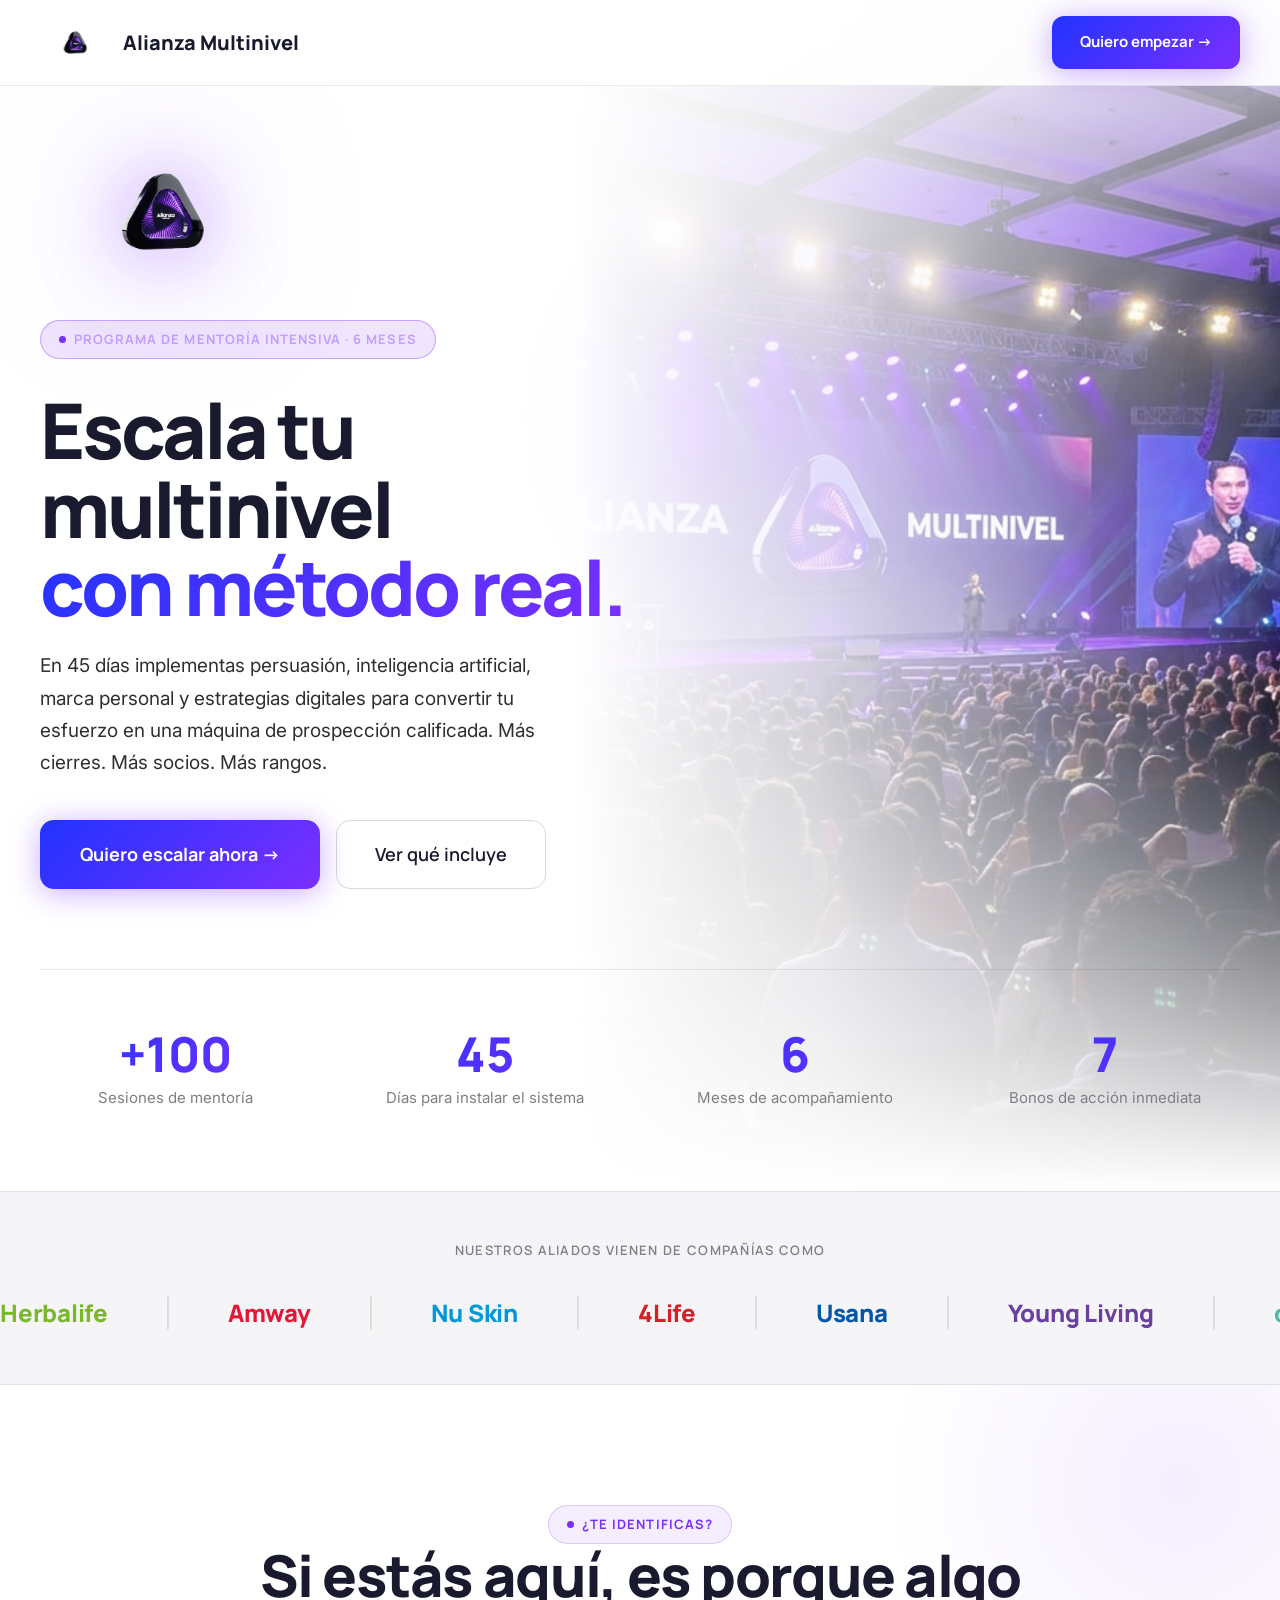
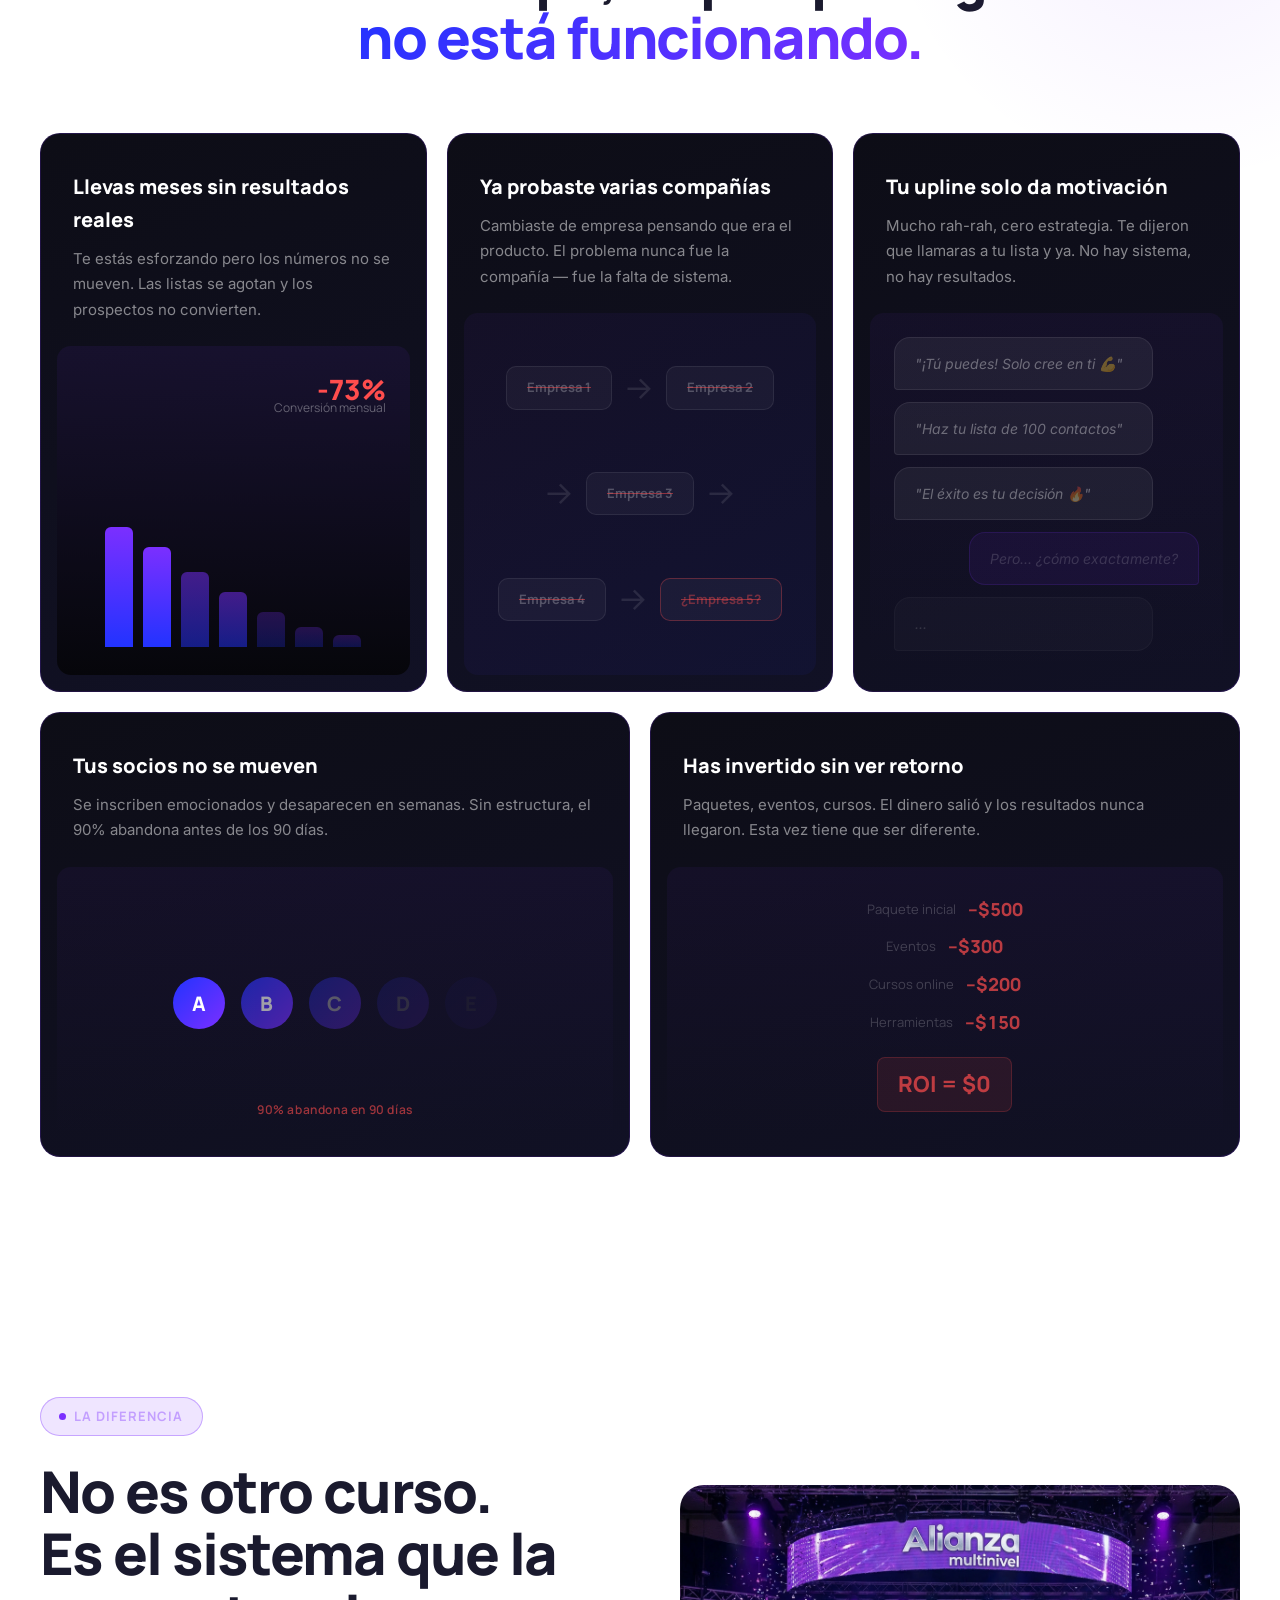
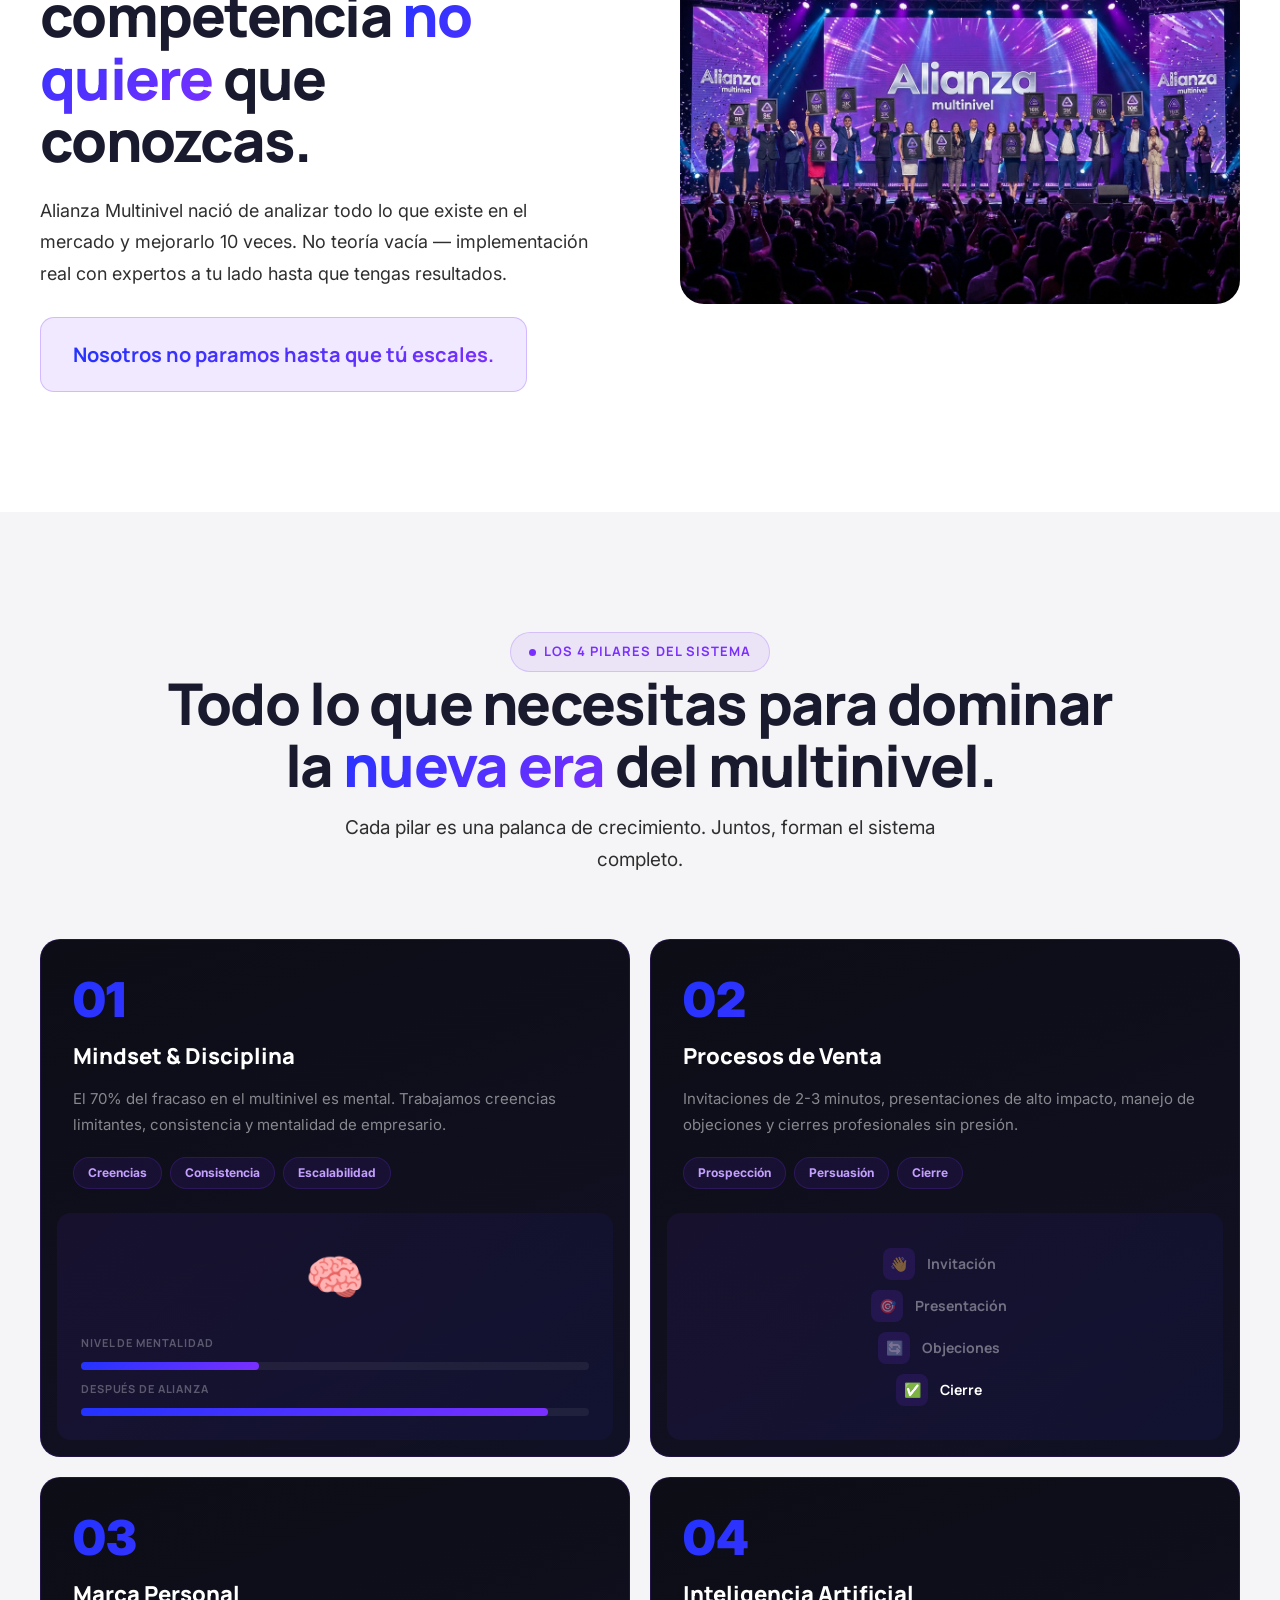
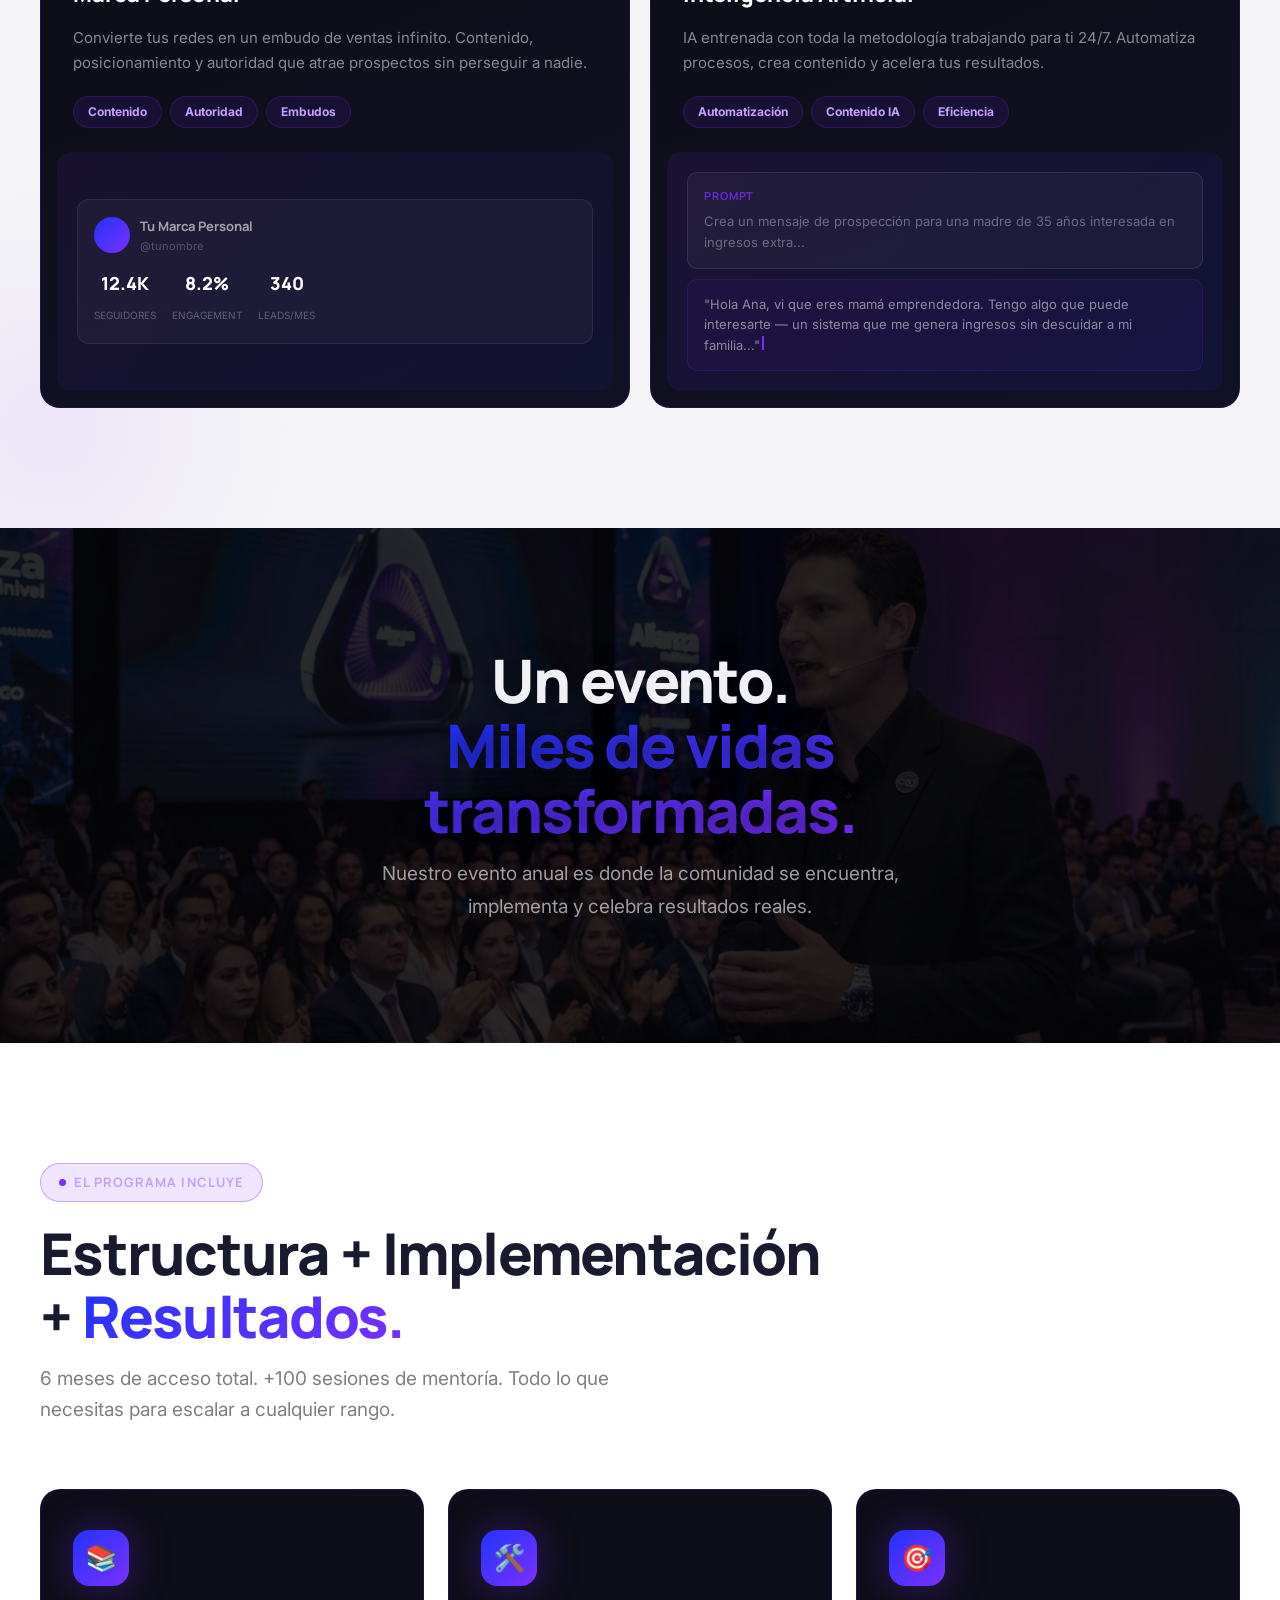
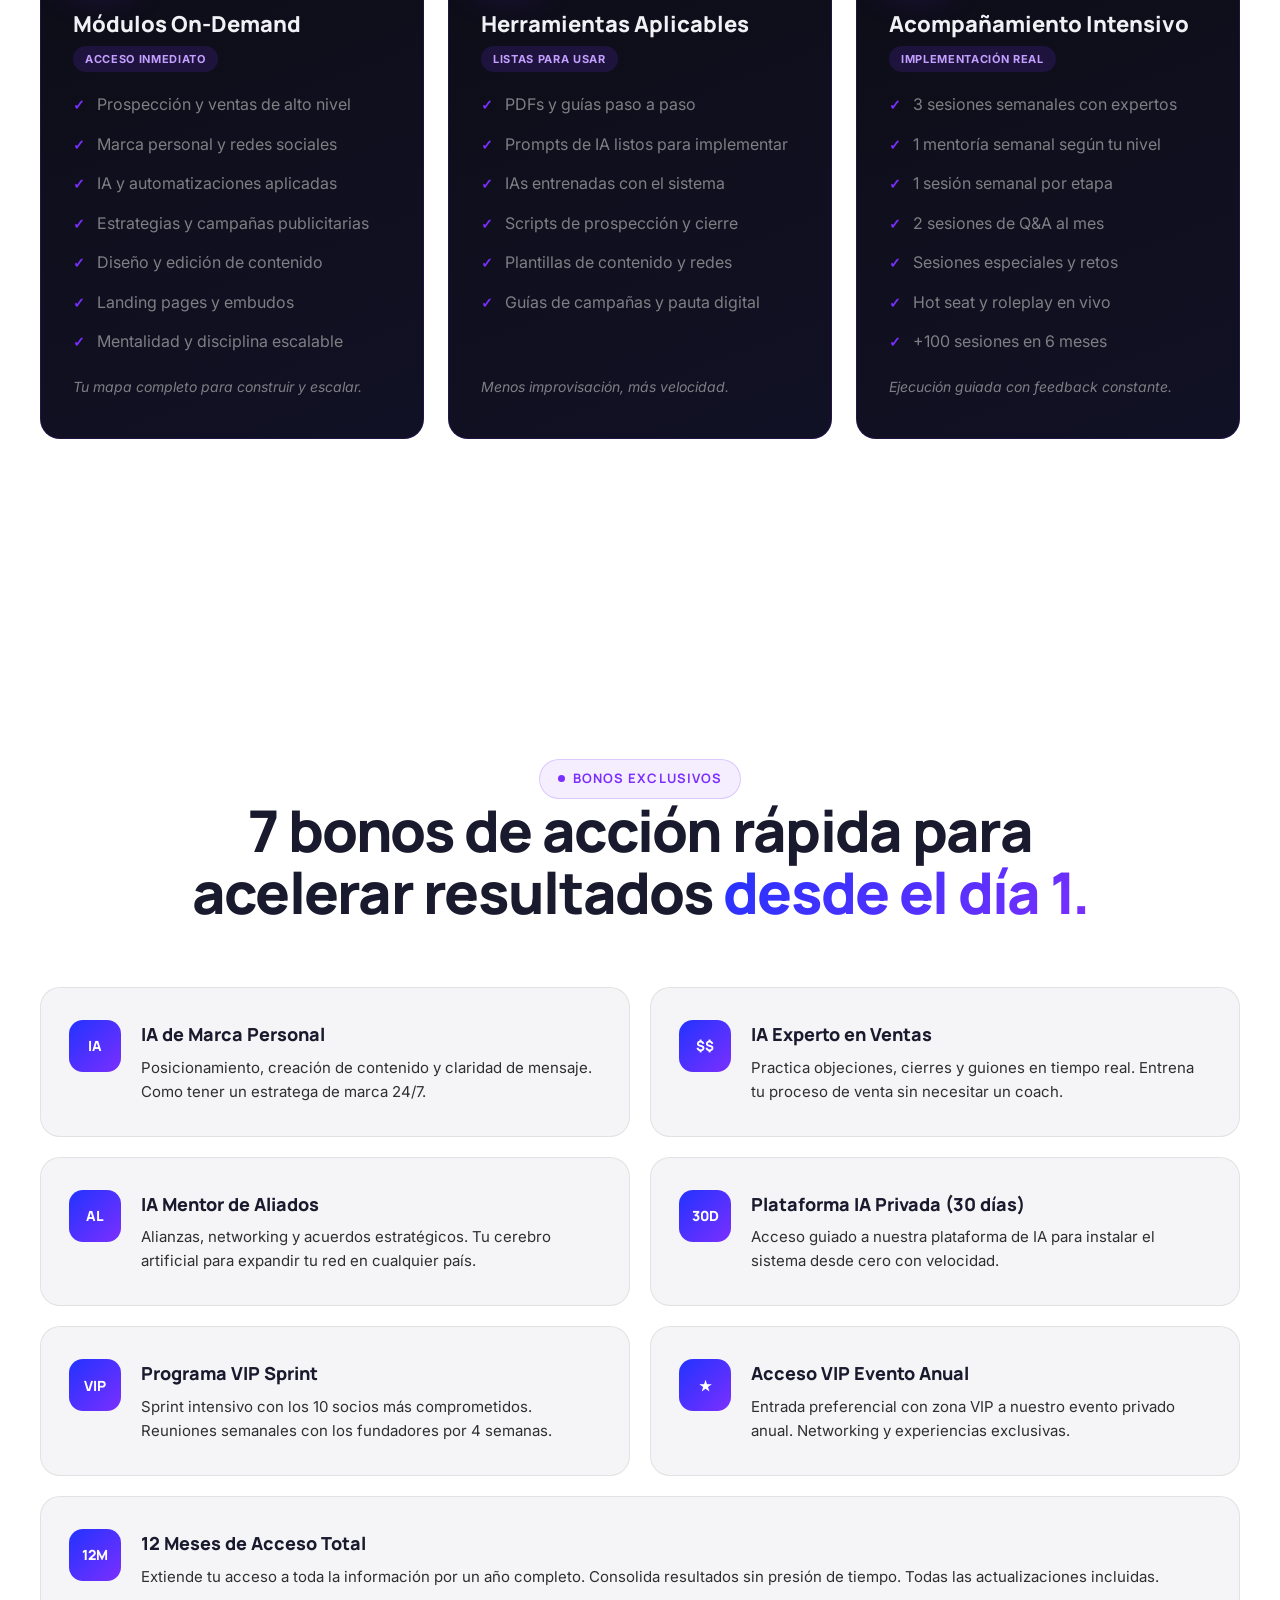
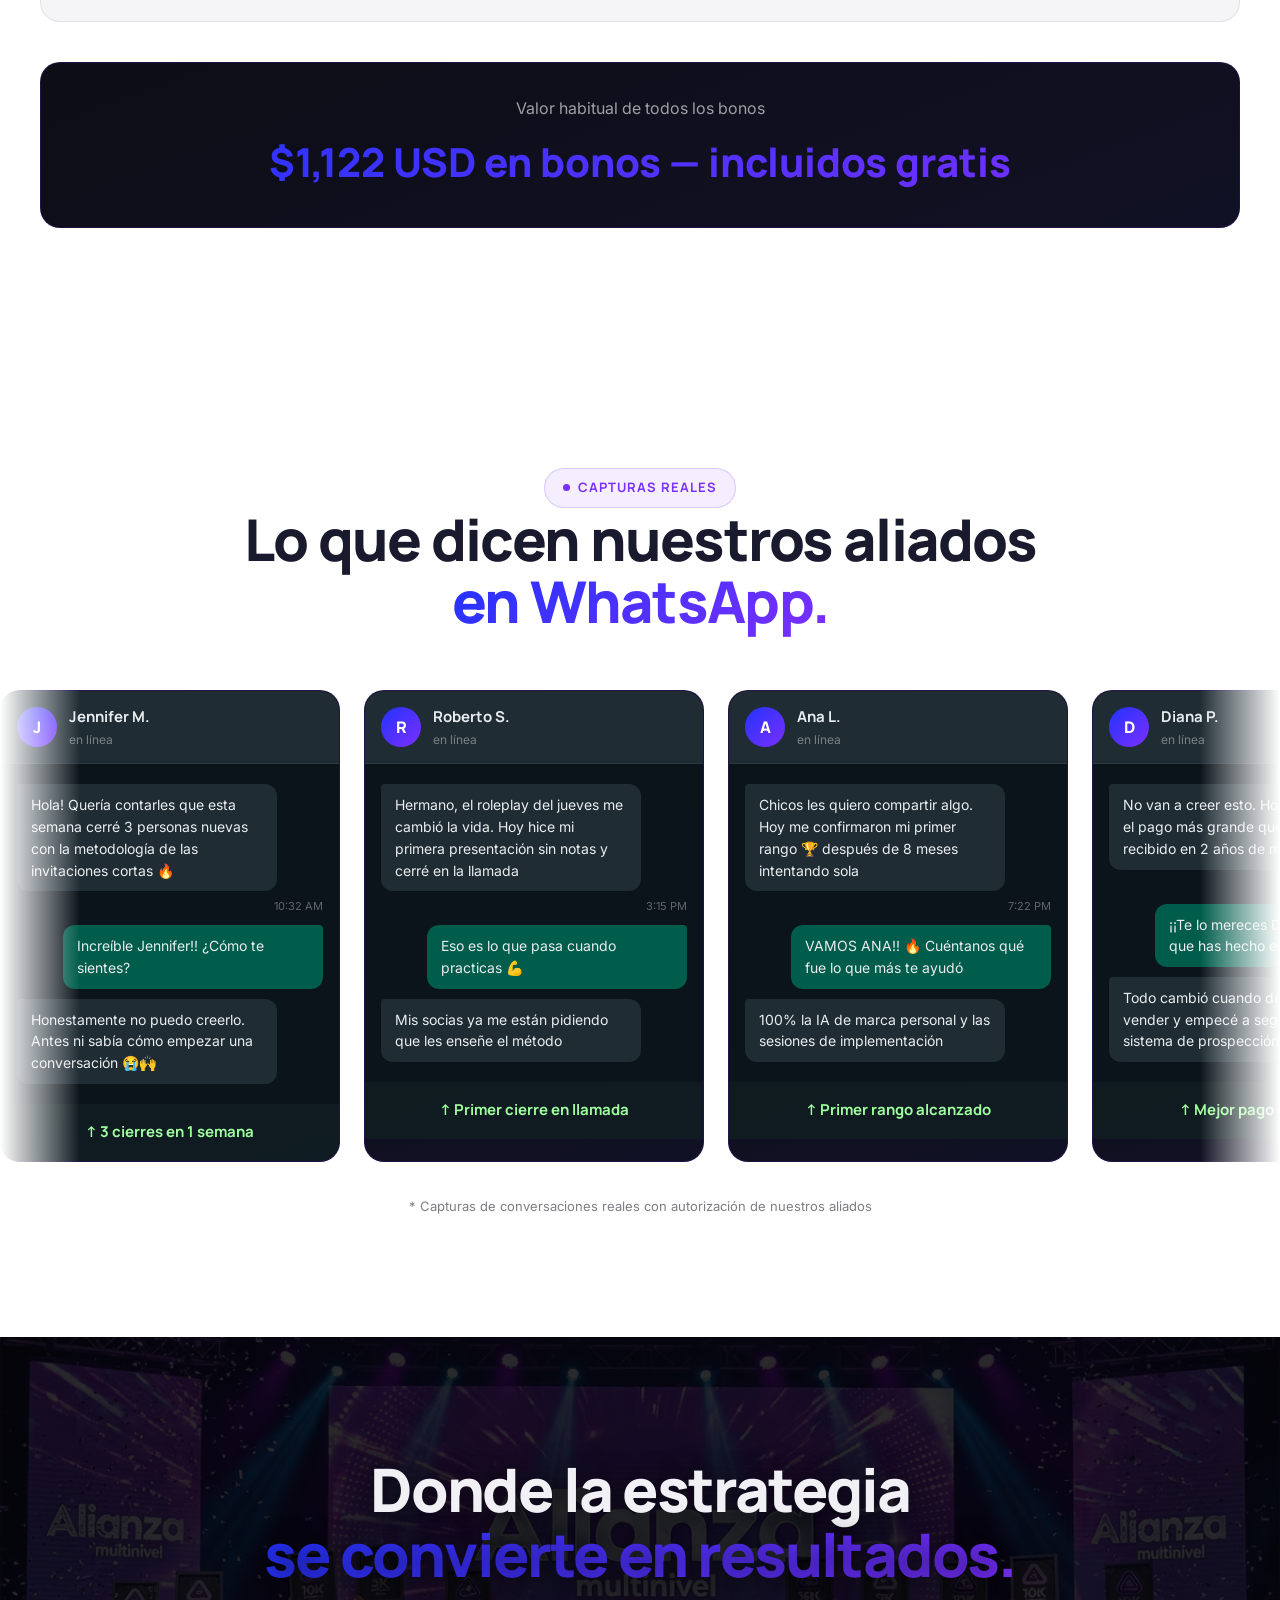
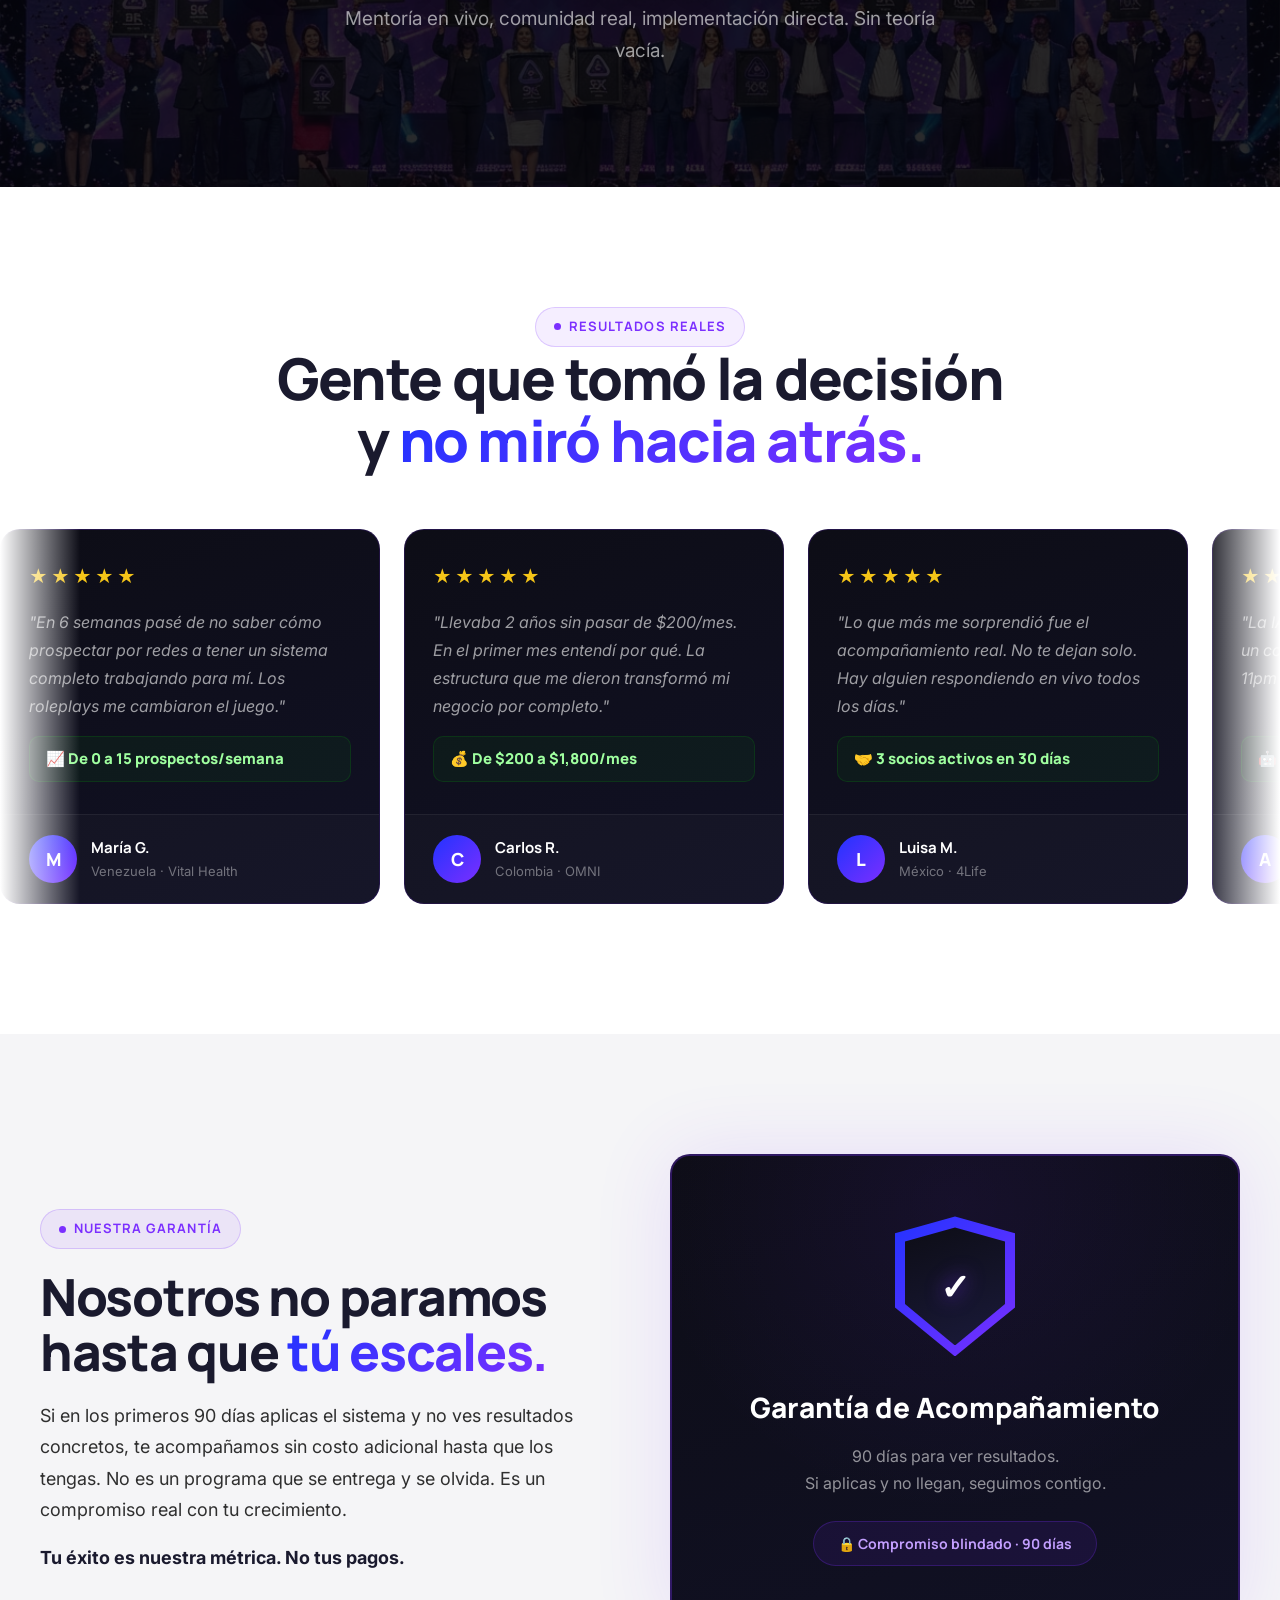
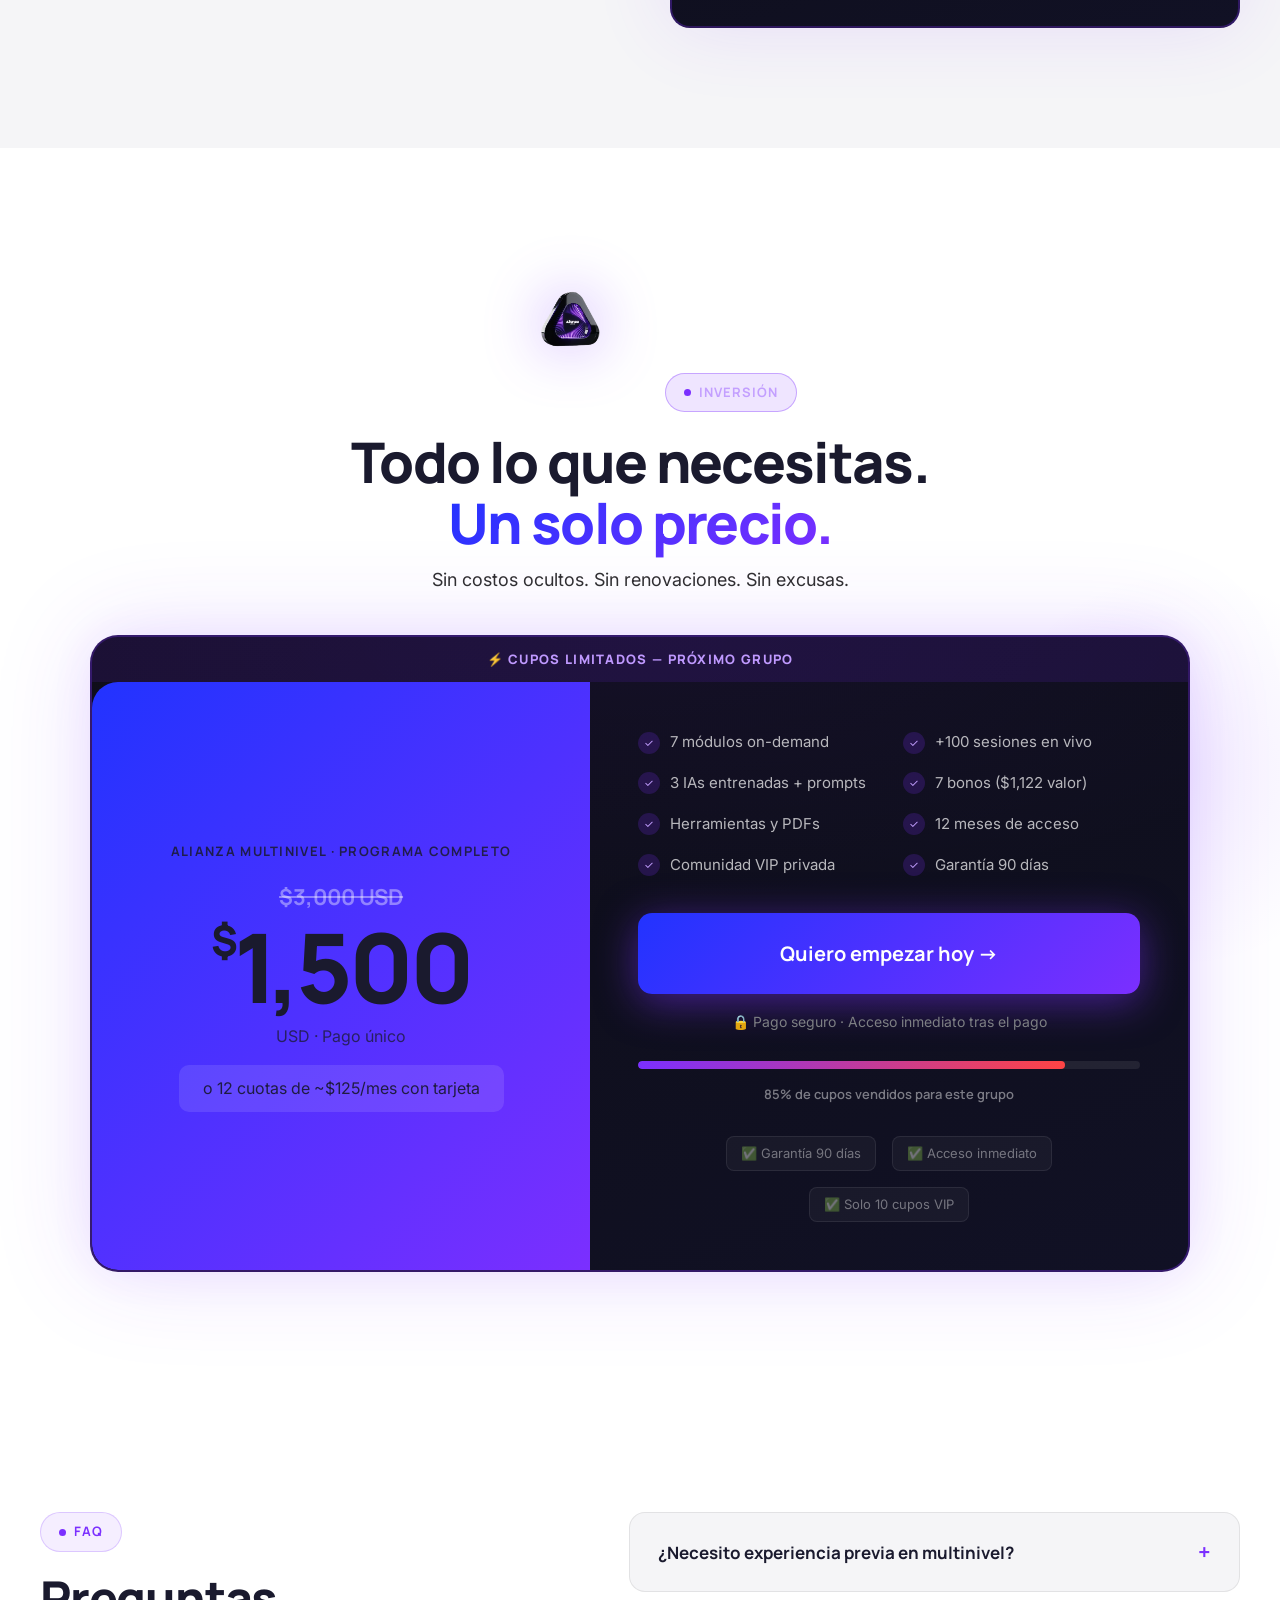
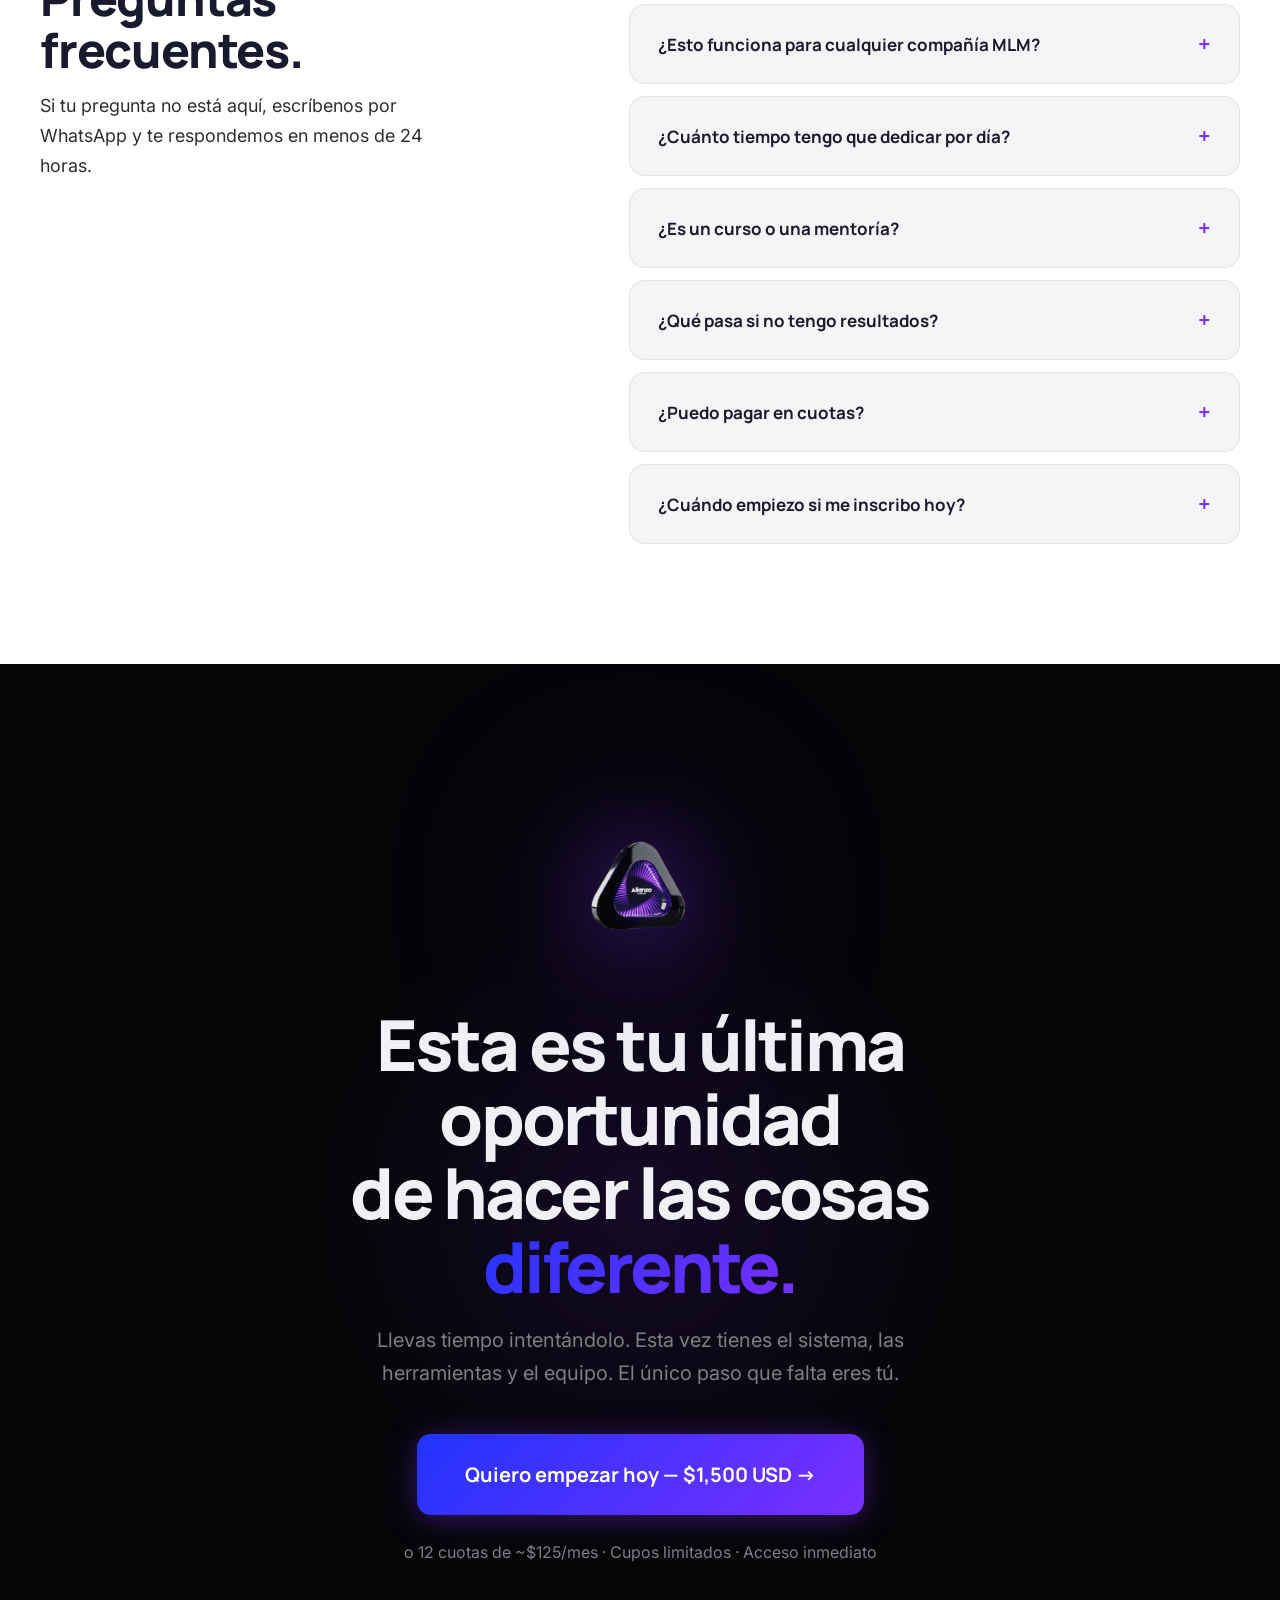
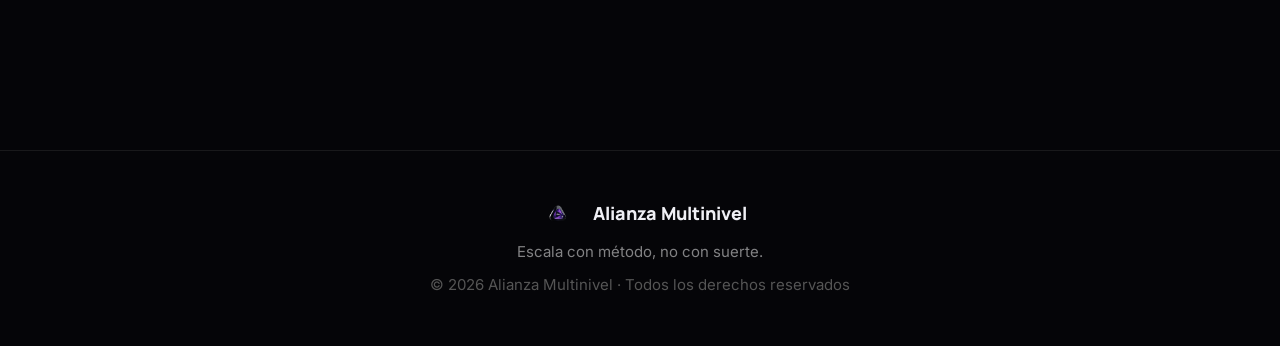
==== index.html @ 13ff66bb "Alianza Multinivel - Landing page + Presentación interactiva Co-Authored-By: Claude Opus 4.6 <norepl" ====
<!DOCTYPE html>
<html lang="es">
<head>
  <meta charset="UTF-8" />
  <meta name="viewport" content="width=device-width, initial-scale=1.0" />
  <title>Alianza Multinivel — Escala tu negocio con método real</title>
  <link rel="preconnect" href="https://fonts.googleapis.com" />
  <link rel="preconnect" href="https://fonts.gstatic.com" crossorigin />
  <link href="https://fonts.googleapis.com/css2?family=Manrope:wght@400;500;600;700;800;900&family=Inter:wght@400;500;600&display=swap" rel="stylesheet" />
  <style>
    *, *::before, *::after { box-sizing: border-box; margin: 0; padding: 0; }

    :root {
      --black:    #050508;
      --card-dark:#0D0D16;
      --white:    #ffffff;
      --off-white:#F5F5F7;
      --light-bg: #F0F0F3;
      --violet:   #7B2FFF;
      --blue:     #2233FF;
      --grad:     linear-gradient(135deg, #2233FF, #7B2FFF);
      --text-dark:#1A1A2E;
      --text-body:#2f2f2f;
      --text-gray:#7d7f83;
      --text-light:#F0F0F5;
      --glow:     0 0 40px rgba(123,47,255,0.35);
      --border-dark: rgba(255,255,255,0.08);
      --border-light: rgba(0,0,0,0.08);
      --radius:   20px;
    }

    html { scroll-behavior: smooth; }
    body {
      background: var(--white);
      color: var(--text-dark);
      font-family: 'Inter', sans-serif;
      font-size: 17px;
      line-height: 1.65;
      overflow-x: hidden;
    }

    h1, h2, h3, h4, h5 { font-family: 'Manrope', sans-serif; }

    .container { max-width: 1280px; margin: 0 auto; padding: 0 40px; }
    .container-wide { max-width: 1400px; margin: 0 auto; padding: 0 40px; }

    .grad-text {
      background: var(--grad);
      -webkit-background-clip: text;
      -webkit-text-fill-color: transparent;
      background-clip: text;
    }

    /* ── TAGS ── */
    .tag {
      display: inline-flex; align-items: center; gap: 8px;
      font-family: 'Manrope', sans-serif;
      font-size: 13px; font-weight: 700; letter-spacing: .08em;
      padding: 8px 18px; border-radius: 100px;
      text-transform: uppercase;
    }
    .tag-dark {
      background: rgba(123,47,255,0.12);
      border: 1px solid rgba(123,47,255,0.35);
      color: #C39FFF;
    }
    .tag-light {
      background: rgba(123,47,255,0.08);
      border: 1px solid rgba(123,47,255,0.2);
      color: var(--violet);
    }
    .tag .dot { width: 7px; height: 7px; border-radius: 50%; background: var(--violet); }

    /* ── BUTTONS ── */
    .btn-primary {
      display: inline-flex; align-items: center; gap: 10px;
      background: var(--grad); color: #fff;
      font-family: 'Manrope', sans-serif;
      font-size: 18px; font-weight: 700;
      padding: 20px 40px; border-radius: 14px;
      border: none; cursor: pointer; text-decoration: none;
      transition: transform .2s, box-shadow .2s;
      box-shadow: 0 4px 30px rgba(123,47,255,0.4);
    }
    .btn-primary:hover { transform: translateY(-2px); box-shadow: 0 8px 40px rgba(123,47,255,0.55); }
    .btn-outline {
      display: inline-flex; align-items: center; gap: 10px;
      background: transparent; color: var(--text-dark);
      font-family: 'Manrope', sans-serif;
      font-size: 18px; font-weight: 600;
      padding: 19px 38px; border-radius: 14px;
      border: 1.5px solid rgba(0,0,0,0.15);
      cursor: pointer; text-decoration: none; transition: all .2s;
    }
    .btn-outline:hover { border-color: var(--violet); background: rgba(123,47,255,0.08); }
    .btn-dark {
      display: inline-flex; align-items: center; gap: 10px;
      background: var(--black); color: #fff;
      font-family: 'Manrope', sans-serif;
      font-size: 18px; font-weight: 700;
      padding: 20px 40px; border-radius: 14px;
      border: none; cursor: pointer; text-decoration: none;
      transition: transform .2s, box-shadow .2s;
    }
    .btn-dark:hover { transform: translateY(-2px); box-shadow: 0 8px 30px rgba(0,0,0,0.3); }

    .section-dark { background: var(--white); color: var(--text-dark); padding: 120px 0; }
    .section-light { background: var(--white); color: var(--text-dark); padding: 120px 0; }
    .section-off { background: var(--off-white); color: var(--text-dark); padding: 120px 0; }

    /* ── LOGO TRANSPARENT ── */
    .logo-hero {
      height: 140px; margin-bottom: 32px;
      filter: drop-shadow(0 0 40px rgba(123,47,255,0.5)) drop-shadow(0 0 80px rgba(123,47,255,0.25));
      animation: logoPulse 4s ease-in-out infinite;
    }
    .logo-mid {
      height: 100px; margin-bottom: 28px;
      filter: drop-shadow(0 0 30px rgba(123,47,255,0.4));
    }
    .logo-final {
      height: 160px; margin-bottom: 36px;
      filter: drop-shadow(0 0 50px rgba(123,47,255,0.6)) drop-shadow(0 0 100px rgba(123,47,255,0.3));
      animation: logoPulse 4s ease-in-out infinite;
    }
    .logo-watermark {
      position: absolute; height: 300px; opacity: 0.03;
      pointer-events: none; z-index: 0;
    }
    @keyframes logoPulse {
      0%, 100% { filter: drop-shadow(0 0 40px rgba(123,47,255,0.5)) drop-shadow(0 0 80px rgba(123,47,255,0.25)); }
      50% { filter: drop-shadow(0 0 60px rgba(123,47,255,0.7)) drop-shadow(0 0 120px rgba(123,47,255,0.4)); }
    }

    /* ── NAV ── */
    nav {
      position: fixed; top: 0; left: 0; right: 0; z-index: 100;
      padding: 16px 0;
      background: rgba(255,255,255,0.92);
      backdrop-filter: blur(24px);
      border-bottom: 1px solid var(--border-light);
    }
    .nav-inner {
      display: flex; align-items: center; justify-content: space-between;
      max-width: 1280px; margin: 0 auto; padding: 0 40px;
    }
    .nav-logo {
      display: flex; align-items: center; gap: 12px;
      text-decoration: none;
    }
    .nav-logo img { height: 40px; }
    .nav-logo span {
      font-family: 'Manrope', sans-serif; font-weight: 800; font-size: 20px;
      color: var(--text-dark);
    }
    .nav-cta { font-size: 15px; padding: 14px 28px; border-radius: 12px; }

    /* ── HERO ── */
    #hero {
      min-height: 100vh;
      display: flex; align-items: center;
      padding: 140px 0 80px;
      position: relative; overflow: hidden;
      background: var(--white);
    }
    /* Background speaker image - right side */
    .hero-bg-image {
      position: absolute; top: 0; right: 0;
      width: 55%; height: 100%;
      background: url('evento-principal.jpg') center center / cover no-repeat;
      z-index: 1;
    }
    /* Gradient overlays to blend speaker into dark bg */
    .hero-bg-image::before {
      content: ''; position: absolute; inset: 0;
      background: linear-gradient(to right, rgba(255,255,255,1) 0%, rgba(255,255,255,0.8) 35%, rgba(255,255,255,0.1) 100%);
      z-index: 2;
    }
    .hero-bg-image::after {
      content: ''; position: absolute; inset: 0;
      background: linear-gradient(to top, rgba(255,255,255,1) 0%, transparent 40%),
                  linear-gradient(to bottom, rgba(255,255,255,0.8) 0%, transparent 25%);
      z-index: 3;
    }
    /* Subtle purple glow */
    .hero-glow {
      position: absolute; top: 10%; right: 15%;
      width: 600px; height: 600px;
      background: radial-gradient(circle, rgba(123,47,255,0.06) 0%, transparent 65%);
      pointer-events: none; z-index: 4;
    }
    .hero-content {
      position: relative; z-index: 10;
      max-width: 1280px; margin: 0 auto;
      padding: 0 40px; width: 100%;
    }
    .hero-text {
      max-width: 620px;
    }
    #hero h1 {
      font-weight: 900;
      font-size: clamp(48px, 6vw, 84px); line-height: 1.02;
      letter-spacing: -0.04em; margin-bottom: 24px;
      text-align: left; color: var(--text-dark);
    }
    #hero p.subtitle {
      font-size: 19px; color: var(--text-body);
      max-width: 540px; margin: 0 0 40px; line-height: 1.7;
      text-align: left;
    }
    .hero-btns { display: flex; gap: 16px; flex-wrap: wrap; justify-content: flex-start; margin-bottom: 0; }

    .hero-stats-bar {
      position: relative; z-index: 10;
      max-width: 1280px; margin: 0 auto;
      padding: 0 40px;
    }
    .hero-stats {
      display: grid; grid-template-columns: repeat(4, 1fr); gap: 40px;
      width: 100%;
      padding-top: 60px; margin-top: 80px;
      border-top: 1px solid var(--border-light);
    }
    .stat-item { text-align: center; }
    .stat-number { font-family: 'Manrope', sans-serif; font-weight: 900; font-size: 48px; line-height: 1; display: block; color: var(--text-dark); }
    .stat-label { font-size: 15px; color: var(--text-gray); margin-top: 8px; }

    /* ── MARQUEE ── */
    .marquee-section {
      padding: 48px 0; overflow: hidden;
      background: var(--off-white);
      border-top: 1px solid var(--border-light);
      border-bottom: 1px solid var(--border-light);
    }
    .marquee-label {
      text-align: center; font-size: 13px; font-weight: 600; color: var(--text-gray);
      text-transform: uppercase; letter-spacing: .1em; margin-bottom: 28px;
      font-family: 'Manrope', sans-serif;
    }
    .marquee-track {
      display: flex; gap: 56px; align-items: center;
      animation: marquee 35s linear infinite;
      width: max-content;
    }
    .marquee-track .logo-item {
      display: flex; align-items: center; gap: 0;
      white-space: nowrap; flex-shrink: 0;
      font-family: 'Manrope', sans-serif; font-weight: 800;
      font-size: 24px; letter-spacing: -0.01em;
    }
    .marquee-sep {
      color: rgba(0,0,0,0.12); font-size: 28px; font-weight: 300;
    }
    @keyframes marquee {
      0% { transform: translateX(0); }
      100% { transform: translateX(-50%); }
    }

    /* ── PAIN — LIGHT SECTION ── */
    .pain-grid {
      display: grid; grid-template-columns: repeat(6, 1fr); gap: 20px;
    }
    .pain-card:nth-child(-n+3) { grid-column: span 2; }
    .pain-card:nth-child(4) { grid-column: 1 / 4; }
    .pain-card:nth-child(5) { grid-column: 4 / 7; }
    .pain-card {
      background: linear-gradient(160deg, #0D0D16 0%, #111125 100%);
      border: 1px solid rgba(123,47,255,0.18);
      border-radius: var(--radius);
      transition: transform .3s, box-shadow .3s, border-color .3s;
      position: relative; overflow: hidden;
      display: flex; flex-direction: column;
    }
    .pain-card:hover {
      transform: translateY(-6px);
      box-shadow: 0 20px 60px rgba(123,47,255,0.15), 0 0 0 1px rgba(123,47,255,0.3);
      border-color: rgba(123,47,255,0.35);
    }
    .pain-card-text { padding: 36px 32px 24px; }
    .pain-card h3 { font-weight: 800; font-size: 20px; margin-bottom: 10px; color: #fff; }
    .pain-card p { font-size: 15px; color: rgba(255,255,255,0.5); line-height: 1.7; }
    .pain-visual {
      flex: 1; min-height: 180px; margin: 0 16px 16px;
      border-radius: 14px; position: relative; overflow: hidden;
    }

    /* ── Visual 1: Gráfica bajando ── */
    .pain-v-chart {
      background: linear-gradient(180deg, rgba(123,47,255,0.08) 0%, rgba(5,5,8,0.9) 100%);
      display: flex; align-items: flex-end; justify-content: center; gap: 10px;
      padding: 24px 24px 28px;
    }
    .pain-v-chart .bar {
      width: 28px; border-radius: 6px 6px 0 0;
      background: linear-gradient(180deg, #7B2FFF, #2233FF);
    }
    .pain-v-chart .bar.dim { opacity: 0.25; }
    .pain-v-chart .bar.mid { opacity: 0.5; }
    .pain-v-chart .bar-label {
      position: absolute; top: 20px; right: 24px;
      font-family: 'Manrope', sans-serif; font-weight: 800; font-size: 28px;
      color: #ff4d4d;
    }
    .pain-v-chart .bar-sub {
      position: absolute; top: 52px; right: 24px;
      font-size: 12px; color: rgba(255,255,255,0.35);
      font-family: 'Manrope', sans-serif;
    }

    /* ── Visual 2: Logos rotando ── */
    .pain-v-logos {
      background: linear-gradient(135deg, rgba(123,47,255,0.06), rgba(34,51,255,0.06));
      display: flex; flex-wrap: wrap; align-items: center; justify-content: center;
      gap: 12px; padding: 28px;
    }
    .pain-v-logos .ghost-logo {
      padding: 10px 20px; border-radius: 10px;
      background: rgba(255,255,255,0.04);
      border: 1px solid rgba(255,255,255,0.08);
      font-family: 'Manrope', sans-serif; font-weight: 700;
      font-size: 13px; color: rgba(255,255,255,0.25);
      text-decoration: line-through; text-decoration-color: rgba(255,77,77,0.5);
    }
    .pain-v-logos .arrow-cycle {
      font-size: 32px; color: rgba(255,255,255,0.1);
    }

    /* ── Visual 3: Chat motivación vacía ── */
    .pain-v-chat {
      background: linear-gradient(180deg, rgba(123,47,255,0.06), transparent);
      padding: 24px; display: flex; flex-direction: column; gap: 12px;
    }
    .pain-v-chat .chat-bubble {
      padding: 14px 20px; border-radius: 16px 16px 16px 4px;
      background: rgba(255,255,255,0.06);
      border: 1px solid rgba(255,255,255,0.08);
      font-size: 14px; color: rgba(255,255,255,0.35);
      max-width: 85%; font-style: italic;
    }
    .pain-v-chat .chat-bubble.right {
      border-radius: 16px 16px 4px 16px;
      align-self: flex-end; color: rgba(255,255,255,0.15);
      background: rgba(123,47,255,0.08);
      border-color: rgba(123,47,255,0.15);
    }

    /* ── Visual 4: Usuarios desapareciendo ── */
    .pain-v-users {
      background: linear-gradient(180deg, rgba(123,47,255,0.06), transparent);
      display: flex; align-items: center; justify-content: center;
      gap: 16px; padding: 32px;
    }
    .pain-v-users .user-circle {
      width: 52px; height: 52px; border-radius: 50%;
      background: var(--grad);
      display: flex; align-items: center; justify-content: center;
      font-family: 'Manrope', sans-serif; font-weight: 800; font-size: 20px; color: #fff;
      transition: opacity .3s;
    }
    .pain-v-users .user-circle.fade1 { opacity: 0.6; }
    .pain-v-users .user-circle.fade2 { opacity: 0.3; }
    .pain-v-users .user-circle.fade3 { opacity: 0.12; }
    .pain-v-users .user-circle.fade4 { opacity: 0.04; }
    .pain-v-users .label-gone {
      position: absolute; bottom: 20px; left: 50%; transform: translateX(-50%);
      font-size: 12px; color: rgba(255,77,77,0.6); font-family: 'Manrope', sans-serif;
      font-weight: 600; letter-spacing: .05em;
    }

    /* ── Visual 5: Dinero saliendo ── */
    .pain-v-money {
      background: linear-gradient(180deg, rgba(123,47,255,0.06), transparent);
      display: flex; flex-direction: column; align-items: center; justify-content: center;
      padding: 28px; gap: 8px;
    }
    .pain-v-money .money-row {
      display: flex; gap: 12px; align-items: center;
      font-family: 'Manrope', sans-serif; font-size: 14px; color: rgba(255,255,255,0.3);
    }
    .pain-v-money .money-row .amount {
      font-weight: 800; font-size: 18px; color: rgba(255,77,77,0.7);
      font-variant-numeric: tabular-nums;
    }
    .pain-v-money .money-row .label {
      color: rgba(255,255,255,0.2); font-size: 13px;
    }
    .pain-v-money .roi-zero {
      margin-top: 12px; padding: 8px 20px; border-radius: 8px;
      background: rgba(255,77,77,0.1); border: 1px solid rgba(255,77,77,0.2);
      font-family: 'Manrope', sans-serif; font-weight: 800;
      font-size: 22px; color: rgba(255,77,77,0.7);
    }

    /* ── PROMISE — DARK ── */
    .promise-grid {
      display: grid; grid-template-columns: 1fr 1fr; gap: 80px; align-items: center;
    }
    .promise-text h2 { font-weight: 900; font-size: clamp(36px, 4.5vw, 60px); line-height: 1.08; letter-spacing: -0.03em; margin-bottom: 24px; }
    .promise-text p { font-size: 18px; color: var(--text-body); line-height: 1.75; margin-bottom: 20px; }
    .promise-highlight {
      display: inline-block; margin-top: 8px;
      background: rgba(123,47,255,0.1);
      border: 1px solid rgba(123,47,255,0.25);
      border-radius: 14px; padding: 20px 32px;
      font-family: 'Manrope', sans-serif; font-weight: 700; font-size: 20px;
    }
    .promise-image { border-radius: 24px; overflow: hidden; }
    .promise-image img { width: 100%; display: block; }

    /* ── PILLARS — LIGHT ── */
    .section-header-center { text-align: center; margin-bottom: 64px; }
    .section-header-center h2 {
      font-weight: 900; font-size: clamp(36px, 4.5vw, 60px);
      line-height: 1.08; letter-spacing: -0.03em; margin-bottom: 16px;
    }
    .section-header-center p { font-size: 19px; color: var(--text-body); max-width: 600px; margin: 0 auto; }

    .section-header-left { margin-bottom: 64px; }
    .section-header-left h2 {
      font-weight: 900; font-size: clamp(36px, 4.5vw, 60px);
      line-height: 1.08; letter-spacing: -0.03em; margin-bottom: 16px;
    }
    .section-header-left p { font-size: 19px; max-width: 600px; color: var(--text-body); }

    .pillars-grid {
      display: grid; grid-template-columns: repeat(2, 1fr); gap: 20px;
    }
    .pillar-card {
      background: linear-gradient(160deg, #0D0D16 0%, #111125 100%);
      border: 1px solid rgba(123,47,255,0.18);
      border-radius: var(--radius);
      transition: transform .3s, box-shadow .3s, border-color .3s;
      position: relative; overflow: hidden;
      display: flex; flex-direction: column;
    }
    .pillar-card:hover {
      transform: translateY(-6px);
      box-shadow: 0 20px 60px rgba(123,47,255,0.15), 0 0 0 1px rgba(123,47,255,0.3);
      border-color: rgba(123,47,255,0.35);
    }
    .pillar-card-text { padding: 36px 32px 24px; }
    .pillar-number {
      font-weight: 900; font-size: 48px; line-height: 1; margin-bottom: 14px;
    }
    .pillar-card h3 { font-weight: 800; font-size: 22px; margin-bottom: 12px; color: #fff; }
    .pillar-card p { font-size: 15px; color: rgba(255,255,255,0.5); line-height: 1.7; }
    .pillar-tags { display: flex; flex-wrap: wrap; gap: 8px; margin-top: 20px; }
    .pillar-tag {
      font-size: 12px; font-weight: 700; padding: 5px 14px;
      border-radius: 100px; background: rgba(123,47,255,0.1);
      border: 1px solid rgba(123,47,255,0.2); color: #C39FFF;
    }
    .pillar-visual {
      flex: 1; min-height: 160px; margin: 0 16px 16px;
      border-radius: 14px; position: relative; overflow: hidden;
      display: flex; align-items: center; justify-content: center;
    }

    /* Pillar visuals */
    .pv-mindset {
      background: linear-gradient(135deg, rgba(123,47,255,0.08), rgba(34,51,255,0.06));
      flex-direction: column; gap: 10px; padding: 24px;
    }
    .pv-mindset .brain-icon {
      font-size: 48px; opacity: 0.9; margin-bottom: 8px;
      filter: grayscale(0.3);
    }
    .pv-mindset .level-bar {
      width: 100%; height: 8px; border-radius: 4px;
      background: rgba(255,255,255,0.06);
    }
    .pv-mindset .level-bar-fill {
      height: 100%; border-radius: 4px;
      background: var(--grad);
    }
    .pv-mindset .level-label {
      font-family: 'Manrope', sans-serif; font-size: 11px;
      font-weight: 700; color: rgba(255,255,255,0.3);
      text-transform: uppercase; letter-spacing: .08em;
      align-self: flex-start;
    }

    .pv-sales {
      background: linear-gradient(135deg, rgba(123,47,255,0.08), rgba(34,51,255,0.06));
      flex-direction: column; gap: 10px; padding: 24px;
    }
    .pv-sales .funnel-step {
      display: flex; align-items: center; gap: 12px;
      font-family: 'Manrope', sans-serif; font-weight: 700;
      font-size: 14px; color: rgba(255,255,255,0.4);
    }
    .pv-sales .funnel-step .step-bar {
      height: 6px; border-radius: 3px; background: var(--grad);
    }
    .pv-sales .funnel-step.active { color: #fff; }
    .pv-sales .funnel-step .step-icon {
      width: 32px; height: 32px; border-radius: 8px;
      background: rgba(123,47,255,0.15);
      display: flex; align-items: center; justify-content: center;
      font-size: 14px; flex-shrink: 0;
    }

    .pv-brand {
      background: linear-gradient(135deg, rgba(123,47,255,0.08), rgba(34,51,255,0.06));
      flex-direction: column; gap: 8px; padding: 20px;
    }
    .pv-brand .social-mockup {
      width: 100%; border-radius: 12px;
      background: rgba(255,255,255,0.04);
      border: 1px solid rgba(255,255,255,0.08);
      padding: 16px; display: flex; flex-direction: column; gap: 10px;
    }
    .pv-brand .social-header {
      display: flex; align-items: center; gap: 10px;
    }
    .pv-brand .social-avatar {
      width: 36px; height: 36px; border-radius: 50%;
      background: var(--grad);
    }
    .pv-brand .social-name {
      font-family: 'Manrope', sans-serif; font-weight: 700;
      font-size: 13px; color: rgba(255,255,255,0.6);
    }
    .pv-brand .social-handle {
      font-size: 11px; color: rgba(255,255,255,0.25);
    }
    .pv-brand .social-stats {
      display: flex; gap: 16px; margin-top: 4px;
    }
    .pv-brand .social-stat {
      text-align: center;
    }
    .pv-brand .social-stat-num {
      font-family: 'Manrope', sans-serif; font-weight: 800;
      font-size: 18px; color: #fff; display: block;
    }
    .pv-brand .social-stat-label {
      font-size: 10px; color: rgba(255,255,255,0.3);
      text-transform: uppercase;
    }

    .pv-ai {
      background: linear-gradient(135deg, rgba(123,47,255,0.1), rgba(34,51,255,0.08));
      flex-direction: column; gap: 10px; padding: 20px;
    }
    .pv-ai .ai-prompt-box {
      width: 100%; border-radius: 10px;
      background: rgba(255,255,255,0.04);
      border: 1px solid rgba(255,255,255,0.1);
      padding: 14px 16px;
      font-size: 13px; color: rgba(255,255,255,0.35);
      font-family: 'Inter', sans-serif;
    }
    .pv-ai .ai-prompt-box .prompt-label {
      font-family: 'Manrope', sans-serif; font-weight: 700;
      font-size: 11px; color: rgba(123,47,255,0.8);
      text-transform: uppercase; letter-spacing: .08em;
      margin-bottom: 6px; display: block;
    }
    .pv-ai .ai-response {
      width: 100%; border-radius: 10px;
      background: rgba(123,47,255,0.06);
      border: 1px solid rgba(123,47,255,0.15);
      padding: 14px 16px;
      font-size: 13px; color: rgba(255,255,255,0.5);
      line-height: 1.6;
    }
    .pv-ai .ai-cursor {
      display: inline-block; width: 2px; height: 14px;
      background: var(--violet); margin-left: 2px;
      animation: blink 1s infinite;
    }
    @keyframes blink { 0%,50% { opacity: 1; } 51%,100% { opacity: 0; } }

    /* ── INCLUDES — DARK ── */
    .includes-grid {
      display: grid; grid-template-columns: repeat(3, 1fr); gap: 24px;
      margin-bottom: 80px;
    }
    .include-card {
      background: linear-gradient(160deg, #0D0D16 0%, #111125 100%);
      border: 1px solid rgba(123,47,255,0.18);
      border-radius: var(--radius); padding: 40px 32px;
      display: flex; flex-direction: column; gap: 20px;
      color: var(--text-light);
    }
    .include-icon {
      width: 56px; height: 56px; border-radius: 16px;
      background: var(--grad); display: flex; align-items: center;
      justify-content: center; font-size: 26px; box-shadow: var(--glow);
    }
    .include-card h3 { font-weight: 800; font-size: 22px; }
    .include-badge {
      font-size: 11px; font-weight: 700; padding: 4px 12px;
      border-radius: 100px; background: rgba(123,47,255,0.15);
      color: #C39FFF; display: inline-block; text-transform: uppercase; letter-spacing: .06em;
    }
    .include-list { list-style: none; display: flex; flex-direction: column; gap: 14px; }
    .include-list li {
      font-size: 16px; color: var(--text-gray); display: flex; gap: 12px; align-items: flex-start; line-height: 1.6;
    }
    .include-list li::before {
      content: '✓'; flex-shrink: 0;
      font-family: 'Manrope', sans-serif; font-weight: 800;
      font-size: 14px; color: var(--violet); margin-top: 2px;
    }
    .include-note { font-size: 14px; color: var(--text-gray); font-style: italic; margin-top: auto; }

    /* Include visual cards */
    .include-visual-grid {
      display: grid; grid-template-columns: repeat(2, 1fr); gap: 24px;
    }
    .include-visual-card {
      background: linear-gradient(160deg, #0D0D16 0%, #111125 100%);
      border: 1px solid rgba(123,47,255,0.18);
      border-radius: var(--radius); overflow: hidden;
      transition: transform .25s, border-color .25s;
      color: var(--text-light);
    }
    .include-visual-card:hover { transform: translateY(-4px); border-color: rgba(123,47,255,0.3); }
    .include-visual-img {
      width: 100%; height: 240px; object-fit: cover;
      background: linear-gradient(135deg, rgba(34,51,255,0.2), rgba(123,47,255,0.2));
    }
    .include-visual-body { padding: 32px; }
    .include-visual-body h4 { font-weight: 800; font-size: 20px; margin-bottom: 10px; }
    .include-visual-body p { font-size: 15px; color: var(--text-gray); line-height: 1.65; }

    /* ── BONUSES — LIGHT ── */
    .bonuses-grid {
      display: grid; grid-template-columns: repeat(2, 1fr); gap: 20px;
    }
    .bonus-card {
      background: var(--off-white); border: 1px solid var(--border-light);
      border-radius: var(--radius); padding: 32px 28px;
      display: flex; gap: 20px; align-items: flex-start;
      transition: transform .2s, box-shadow .2s;
    }
    .bonus-card:hover { transform: translateY(-3px); box-shadow: 0 12px 36px rgba(0,0,0,0.06); }
    .bonus-badge {
      flex-shrink: 0; width: 52px; height: 52px; border-radius: 14px;
      background: var(--grad); display: flex; align-items: center; justify-content: center;
      font-family: 'Manrope', sans-serif; font-weight: 900; font-size: 14px; color: #fff;
    }
    .bonus-content h4 { font-weight: 800; font-size: 18px; margin-bottom: 6px; color: var(--text-dark); }
    .bonus-content p { font-size: 15px; color: var(--text-body); line-height: 1.6; }
    .bonuses-total {
      margin-top: 40px; text-align: center;
      padding: 32px; background: linear-gradient(160deg, #0D0D16 0%, #111125 100%);
      border: 1px solid rgba(123,47,255,0.18);
      border-radius: var(--radius);
    }
    .bonuses-total p { font-size: 16px; color: rgba(255,255,255,0.5); }
    .bonuses-total .total-value {
      font-family: 'Manrope', sans-serif; font-weight: 900; font-size: 40px;
      display: block; margin-top: 8px; color: #fff;
    }

    /* ── WHATSAPP TESTIMONIALS — DARK ── */
    .wa-marquee-wrapper {
      overflow: hidden;
      position: relative;
      padding: 10px 0;
    }
    .wa-marquee-wrapper::before,
    .wa-marquee-wrapper::after {
      content: ''; position: absolute; top: 0; bottom: 0; width: 80px; z-index: 2;
      pointer-events: none;
    }
    .wa-marquee-wrapper::before { left: 0; background: linear-gradient(to right, var(--white), transparent); }
    .wa-marquee-wrapper::after { right: 0; background: linear-gradient(to left, var(--white), transparent); }
    .wa-marquee-track {
      display: flex; gap: 24px;
      animation: waMarquee 60s linear infinite;
      width: max-content;
    }
    .wa-marquee-track:hover { animation-play-state: paused; }
    @keyframes waMarquee {
      0% { transform: translateX(0); }
      100% { transform: translateX(-50%); }
    }
    .wa-card { min-width: 340px; max-width: 340px; flex-shrink: 0; }
    .wa-card {
      background: linear-gradient(160deg, #0D0D16 0%, #111125 100%);
      border: 1px solid rgba(123,47,255,0.18);
      border-radius: var(--radius); overflow: hidden;
      transition: transform .25s, box-shadow .3s;
    }
    .wa-card:hover { transform: translateY(-4px); box-shadow: 0 20px 60px rgba(123,47,255,0.12); }
    .wa-chat {
      background: #0B141A; padding: 20px 16px; font-size: 14px;
      display: flex; flex-direction: column; gap: 10px; min-height: 280px;
    }
    .wa-bubble {
      max-width: 85%; padding: 10px 14px; border-radius: 12px;
      font-size: 14px; line-height: 1.55;
    }
    .wa-bubble-in {
      background: #1F2C34; color: #E9EDEF;
      align-self: flex-start; border-top-left-radius: 4px;
    }
    .wa-bubble-out {
      background: #005C4B; color: #E9EDEF;
      align-self: flex-end; border-top-right-radius: 4px;
    }
    .wa-time { font-size: 11px; color: rgba(255,255,255,0.35); text-align: right; margin-top: -4px; }
    .wa-header {
      background: #1F2C34; padding: 14px 16px;
      display: flex; align-items: center; gap: 12px;
      border-bottom: 1px solid rgba(255,255,255,0.05);
    }
    .wa-avatar {
      width: 40px; height: 40px; border-radius: 50%;
      background: var(--grad); display: flex; align-items: center; justify-content: center;
      font-family: 'Manrope', sans-serif; font-weight: 800; font-size: 16px; color: #fff;
    }
    .wa-name { font-family: 'Manrope', sans-serif; font-weight: 700; font-size: 15px; color: #E9EDEF; }
    .wa-status { font-size: 12px; color: rgba(255,255,255,0.4); }
    .wa-result {
      padding: 16px 20px; text-align: center;
      font-family: 'Manrope', sans-serif; font-weight: 700; font-size: 15px;
      color: #9FFF9F; background: rgba(0,200,0,0.06);
    }

    /* ── TESTIMONIAL CARDS — LIGHT ── */
    .testi-marquee-wrapper {
      overflow: hidden;
      position: relative;
      padding: 10px 0;
    }
    .testi-marquee-wrapper::before,
    .testi-marquee-wrapper::after {
      content: ''; position: absolute; top: 0; bottom: 0; width: 80px; z-index: 2;
      pointer-events: none;
    }
    .testi-marquee-wrapper::before { left: 0; background: linear-gradient(to right, var(--white), transparent); }
    .testi-marquee-wrapper::after { right: 0; background: linear-gradient(to left, var(--white), transparent); }
    .testi-marquee-track {
      display: flex; gap: 24px;
      animation: testiMarquee 80s linear infinite;
      width: max-content;
    }
    .testi-marquee-track:hover { animation-play-state: paused; }
    @keyframes testiMarquee {
      0% { transform: translateX(0); }
      100% { transform: translateX(-50%); }
    }
    .testi-card { min-width: 380px; max-width: 380px; flex-shrink: 0; }
    .testi-card {
      background: linear-gradient(160deg, #0D0D16 0%, #111125 100%);
      border: 1px solid rgba(123,47,255,0.18);
      border-radius: var(--radius); padding: 0;
      display: flex; flex-direction: column;
      transition: transform .3s, box-shadow .3s, border-color .3s;
      overflow: hidden;
    }
    .testi-card:hover {
      transform: translateY(-6px);
      box-shadow: 0 20px 60px rgba(123,47,255,0.15);
      border-color: rgba(123,47,255,0.35);
    }
    .testi-card-body { padding: 32px 28px; display: flex; flex-direction: column; gap: 16px; flex: 1; }
    .testi-stars { color: #F5C518; font-size: 18px; letter-spacing: 3px; }
    .testi-quote { font-size: 16px; color: rgba(255,255,255,0.6); line-height: 1.75; flex: 1; font-style: italic; }
    .testi-result {
      font-family: 'Manrope', sans-serif; font-weight: 800;
      font-size: 15px; color: #9FFF9F; padding: 10px 16px;
      background: rgba(0,200,0,0.06); border: 1px solid rgba(0,200,0,0.15);
      border-radius: 10px; display: inline-flex; align-items: center; gap: 8px;
    }
    .testi-author {
      display: flex; align-items: center; gap: 14px;
      padding: 20px 28px; border-top: 1px solid rgba(255,255,255,0.06);
      background: rgba(255,255,255,0.02);
    }
    .testi-avatar {
      width: 48px; height: 48px; border-radius: 50%;
      background: var(--grad); display: flex; align-items: center; justify-content: center;
      font-family: 'Manrope', sans-serif; font-weight: 800; font-size: 18px; color: #fff;
      flex-shrink: 0;
    }
    .testi-name { font-family: 'Manrope', sans-serif; font-weight: 700; font-size: 15px; color: #fff; }
    .testi-meta { font-size: 13px; color: rgba(255,255,255,0.4); }

    /* ── EVENT PHOTO BAND ── */
    .event-band {
      position: relative; overflow: hidden;
      padding: 120px 40px; text-align: center;
      background: var(--black); color: var(--text-light);
    }
    .event-band img {
      position: absolute; inset: 0; width: 100%; height: 100%;
      object-fit: cover; opacity: 0.15;
    }
    .event-band-overlay {
      position: relative; z-index: 2;
      max-width: 800px; margin: 0 auto;
    }
    .event-band-overlay h2 {
      font-weight: 900; font-size: clamp(36px, 5vw, 60px);
      line-height: 1.08; letter-spacing: -0.03em; margin-bottom: 16px;
      text-shadow: 0 4px 30px rgba(0,0,0,0.6);
    }
    .event-band-overlay p { font-size: 19px; color: rgba(255,255,255,0.6); max-width: 600px; margin: 0 auto; line-height: 1.7; }

    /* ── GUARANTEE ── */
    .guarantee-box {
      display: grid; grid-template-columns: 1fr 1fr; gap: 60px; align-items: center;
    }
    .guarantee-text h2 {
      font-weight: 900; font-size: clamp(32px, 4vw, 52px);
      line-height: 1.08; letter-spacing: -0.025em; margin-bottom: 20px;
    }
    .guarantee-text p { font-size: 18px; color: var(--text-body); line-height: 1.75; }
    .guarantee-visual {
      background: linear-gradient(160deg, #0D0D16 0%, #111125 100%);
      border: 2px solid rgba(123,47,255,0.3);
      border-radius: var(--radius); padding: 60px 48px;
      text-align: center; position: relative; overflow: hidden;
      box-shadow: 0 0 80px rgba(123,47,255,0.12);
    }
    .guarantee-visual::before {
      content: ''; position: absolute; top: -60%; left: -20%; width: 140%; height: 140%;
      background: radial-gradient(circle, rgba(123,47,255,0.08) 0%, transparent 60%);
      pointer-events: none;
    }
    .guarantee-shield {
      position: relative; width: 120px; height: 140px; margin: 0 auto 28px;
    }
    .guarantee-shield .shield-body {
      width: 120px; height: 140px;
      background: var(--grad);
      clip-path: polygon(50% 0%, 100% 12%, 100% 65%, 50% 100%, 0% 65%, 0% 12%);
      display: flex; align-items: center; justify-content: center;
      position: relative;
    }
    .guarantee-shield .shield-inner {
      width: 100px; height: 118px;
      background: linear-gradient(160deg, #0D0D16, #1a1a3a);
      clip-path: polygon(50% 0%, 100% 12%, 100% 65%, 50% 100%, 0% 65%, 0% 12%);
      display: flex; align-items: center; justify-content: center;
      flex-direction: column; gap: 2px;
    }
    .guarantee-shield .shield-check {
      font-size: 36px; color: #fff; font-weight: 900;
      font-family: 'Manrope', sans-serif;
      text-shadow: 0 0 20px rgba(123,47,255,0.8);
    }
    .guarantee-shield .shield-glow {
      position: absolute; inset: -20px;
      background: radial-gradient(circle, rgba(123,47,255,0.35) 0%, transparent 60%);
      pointer-events: none; z-index: -1;
    }
    .guarantee-visual h3 {
      font-weight: 900; font-size: 28px; color: #fff;
      margin-bottom: 12px; position: relative;
    }
    .guarantee-visual p {
      font-size: 16px; color: rgba(255,255,255,0.55); margin-top: 0;
      line-height: 1.7; position: relative;
    }
    .guarantee-badge {
      display: inline-flex; align-items: center; gap: 8px;
      margin-top: 24px; padding: 10px 24px; border-radius: 100px;
      background: rgba(123,47,255,0.1); border: 1px solid rgba(123,47,255,0.25);
      font-family: 'Manrope', sans-serif; font-weight: 700;
      font-size: 14px; color: #C39FFF; position: relative;
    }

    /* ── PRICING ── */
    .pricing-module {
      max-width: 1100px; margin: 0 auto; text-align: center;
    }
    .pricing-module h2 {
      font-weight: 900; font-size: clamp(36px, 4.5vw, 56px);
      line-height: 1.08; letter-spacing: -0.03em; margin-bottom: 12px;
    }
    .pricing-module > p { font-size: 18px; color: var(--text-body); margin-bottom: 40px; }
    .pricing-ticket {
      background: linear-gradient(160deg, #0D0D16 0%, #111125 100%);
      border: 2px solid rgba(123,47,255,0.35);
      border-radius: 28px; overflow: hidden; position: relative;
      box-shadow: 0 0 100px rgba(123,47,255,0.15), 0 0 40px rgba(123,47,255,0.08);
    }
    .pricing-ticket::before {
      content: ''; position: absolute; top: -50%; left: -30%; width: 160%; height: 100%;
      background: radial-gradient(ellipse, rgba(123,47,255,0.06) 0%, transparent 60%);
      pointer-events: none;
    }
    .pricing-ticket-top {
      text-align: center; padding: 12px;
      background: rgba(123,47,255,0.12);
      font-family: 'Manrope', sans-serif; font-weight: 800;
      font-size: 13px; letter-spacing: .1em; text-transform: uppercase;
      color: #C39FFF;
    }
    .pricing-ticket-inner {
      display: grid; grid-template-columns: 1fr 1.2fr;
    }
    .pricing-ticket-header {
      padding: 60px 48px; text-align: center;
      background: var(--grad); position: relative;
      display: flex; flex-direction: column; align-items: center; justify-content: center;
      border-radius: 26px 0 0 26px;
    }
    .pricing-ticket-header::after { display: none; }
    .pricing-ticket-label {
      font-family: 'Manrope', sans-serif; font-weight: 700;
      font-size: 13px; letter-spacing: .1em; text-transform: uppercase;
      opacity: .85; margin-bottom: 16px; display: block;
    }
    .pricing-old {
      font-family: 'Manrope', sans-serif; font-weight: 700; font-size: 22px;
      color: rgba(255,255,255,0.4); text-decoration: line-through;
      margin-bottom: 4px; display: block;
    }
    .pricing-amount {
      font-family: 'Manrope', sans-serif; font-weight: 900; font-size: 96px;
      line-height: 1; letter-spacing: -0.04em;
    }
    .pricing-amount sup { font-size: 42px; vertical-align: top; margin-top: 14px; }
    .pricing-currency { opacity: .75; font-size: 16px; margin-top: 8px; }
    .pricing-installment {
      margin-top: 16px; font-size: 16px; opacity: .9;
      background: rgba(255,255,255,0.12); border-radius: 10px;
      padding: 10px 24px; display: inline-block;
    }
    .pricing-ticket-body {
      padding: 48px; position: relative;
    }
    .pricing-features {
      list-style: none; display: grid; grid-template-columns: 1fr 1fr;
      gap: 16px 28px; margin-bottom: 36px; text-align: left;
    }
    .pricing-features li {
      display: flex; gap: 10px; align-items: center;
      font-size: 15px; color: rgba(255,255,255,0.7);
    }
    .pricing-features li .check {
      width: 22px; height: 22px; border-radius: 50%;
      background: rgba(123,47,255,0.2); display: flex;
      align-items: center; justify-content: center;
      font-size: 11px; color: #C39FFF; flex-shrink: 0;
    }
    .pricing-cta {
      width: 100%; justify-content: center; font-size: 20px; padding: 24px;
      box-shadow: 0 8px 40px rgba(123,47,255,0.5);
    }
    .pricing-secure { text-align: center; font-size: 14px; color: var(--text-gray); margin-top: 16px; }
    .pricing-cupos {
      margin-top: 28px; text-align: center;
    }
    .pricing-cupos-bar {
      width: 100%; height: 8px; border-radius: 8px;
      background: rgba(255,255,255,0.08); overflow: hidden; margin-bottom: 10px;
    }
    .pricing-cupos-fill {
      height: 100%; width: 85%; border-radius: 8px;
      background: linear-gradient(90deg, var(--violet), #ff4444);
    }
    .pricing-cupos-text {
      font-size: 13px; color: rgba(255,255,255,0.45);
      font-family: 'Manrope', sans-serif; font-weight: 600;
    }
    .pricing-trust {
      display: flex; gap: 16px; justify-content: center; flex-wrap: wrap; margin-top: 28px;
    }
    .pricing-trust span {
      font-size: 13px; color: rgba(255,255,255,0.4);
      padding: 6px 14px; border-radius: 8px;
      background: rgba(255,255,255,0.04); border: 1px solid rgba(255,255,255,0.08);
    }

    /* ── FAQ ── */
    .faq-layout {
      display: grid; grid-template-columns: 1fr 1.2fr; gap: 80px; align-items: start;
    }
    .faq-list { display: flex; flex-direction: column; gap: 12px; }
    .faq-item {
      background: var(--off-white); border: 1px solid var(--border-light);
      border-radius: 16px; overflow: hidden;
    }
    .faq-question {
      width: 100%; background: none; border: none; color: var(--text-dark);
      font-family: 'Manrope', sans-serif; font-weight: 700; font-size: 17px;
      padding: 24px 28px; text-align: left; cursor: pointer;
      display: flex; justify-content: space-between; align-items: center; gap: 16px;
    }
    .faq-question .icon { flex-shrink: 0; font-size: 22px; transition: transform .3s; color: var(--violet); }
    .faq-item.open .faq-question .icon { transform: rotate(45deg); }
    .faq-answer { display: none; padding: 0 28px 24px; font-size: 16px; color: var(--text-body); line-height: 1.75; }
    .faq-item.open .faq-answer { display: block; }

    /* ── FINAL CTA ── */
    #final-cta {
      text-align: center; padding: 140px 40px;
      background: var(--black); color: var(--text-light);
      position: relative; overflow: hidden;
    }
    .final-glow {
      position: absolute; top: 50%; left: 50%; transform: translate(-50%,-50%);
      width: 700px; height: 700px;
      background: radial-gradient(circle, rgba(123,47,255,0.12) 0%, transparent 65%);
      pointer-events: none;
    }
    #final-cta h2 {
      font-weight: 900;
      font-size: clamp(40px, 5.5vw, 72px); line-height: 1.05;
      letter-spacing: -0.04em; margin-bottom: 20px; max-width: 900px; margin-left: auto; margin-right: auto;
    }
    #final-cta p { font-size: 20px; color: var(--text-gray); margin-bottom: 44px; max-width: 560px; margin-left: auto; margin-right: auto; }

    /* ── DECORATIVE PURPLE ORBS ── */
    .deco-orb {
      position: absolute; border-radius: 50%;
      background: radial-gradient(circle, rgba(123,47,255,0.08) 0%, transparent 70%);
      pointer-events: none; z-index: 0;
    }
    .deco-orb-1 { width: 600px; height: 600px; top: -200px; right: -200px; }
    .deco-orb-2 { width: 500px; height: 500px; bottom: -150px; left: -200px; }
    .deco-orb-3 { width: 400px; height: 400px; top: 50%; right: -100px; transform: translateY(-50%); }

    /* ── FOOTER ── */
    footer {
      border-top: 1px solid var(--border-dark); padding: 48px 0;
      text-align: center; color: var(--text-gray); font-size: 15px;
      background: var(--black); color: rgba(255,255,255,0.5);
    }
    footer .footer-logo { display: flex; align-items: center; gap: 10px; justify-content: center; margin-bottom: 12px; }
    footer .footer-logo img { height: 32px; }
    footer .footer-logo span { font-family: 'Manrope', sans-serif; font-weight: 800; font-size: 18px; color: var(--text-light); }

    /* ── STICKY BAR ── */
    .sticky-bar {
      position: fixed; bottom: 24px; left: 50%; transform: translateX(-50%);
      z-index: 99; display: flex; align-items: center; gap: 20px;
      background: rgba(13,13,22,0.95); backdrop-filter: blur(20px);
      border: 1px solid rgba(123,47,255,0.3); border-radius: 100px;
      padding: 10px 10px 10px 28px;
      box-shadow: 0 8px 40px rgba(0,0,0,0.5);
      opacity: 0; pointer-events: none; transition: opacity .4s;
    }
    .sticky-bar.show { opacity: 1; pointer-events: all; }
    .sticky-bar p { font-family: 'Manrope', sans-serif; font-weight: 600; font-size: 15px; color: var(--text-light); white-space: nowrap; }
    .sticky-bar .btn-primary { font-size: 15px; padding: 14px 24px; border-radius: 100px; }

    /* ── RESPONSIVE ── */
    @media (max-width: 1024px) {
      .pillars-grid { grid-template-columns: 1fr; }
      .faq-layout, .promise-grid, .guarantee-box { grid-template-columns: 1fr; }
      .pricing-features { grid-template-columns: 1fr; }
      .pricing-ticket-body { padding: 28px 24px 36px; }
      .pricing-ticket-header { padding: 36px 24px 32px; }
      .pricing-amount { font-size: 72px; }
      .hero-bg-image { width: 50%; opacity: 0.6; }
      .hero-text { max-width: 55%; }
    }
    @media (max-width: 768px) {
      .container, .container-wide { padding: 0 20px; }
      .section-dark, .section-light, .section-off { padding: 80px 0; }
      .pain-grid, .includes-grid { grid-template-columns: 1fr; }
      .pricing-ticket-inner { grid-template-columns: 1fr; }
      .pricing-ticket-header { border-radius: 26px 26px 0 0; }
      .pain-card:nth-child(-n+3),
      .pain-card:nth-child(4),
      .pain-card:nth-child(5) { grid-column: 1 / -1; }
      .bonuses-grid { grid-template-columns: 1fr; }
      .include-visual-grid { grid-template-columns: 1fr; }
      .hero-stats { grid-template-columns: repeat(2, 1fr); }
      .hero-btns { flex-direction: column; align-items: stretch; }
      .hero-btns .btn-primary, .hero-btns .btn-outline { justify-content: center; }
      .sticky-bar p { display: none; }
      .event-band { padding: 80px 20px; }
      #hero { padding: 140px 0 60px; }
      .hero-content { padding: 0 20px; }
      .hero-bg-image { width: 100%; opacity: 0.25; }
      .hero-text { max-width: 100%; }
      #hero h1 { text-align: left; }
      #hero p.subtitle { text-align: left; }
    }
  </style>
</head>
<body>

<!-- NAV -->
<nav>
  <div class="nav-inner">
    <a href="#" class="nav-logo">
      <!-- LOGO: reemplaza src con la ruta de tu logo PNG sin fondo -->
      <img src="logo-clean.png" alt="Alianza Multinivel" onerror="this.style.display='none'" />
      <span>Alianza Multinivel</span>
    </a>
    <a href="#pricing" class="btn-primary nav-cta">Quiero empezar →</a>
  </div>
</nav>

<!-- STICKY BAR -->
<div class="sticky-bar" id="stickyBar">
  <p>Cupos limitados — programa completo por $1,500 USD</p>
  <a href="#pricing" class="btn-primary">Empezar ahora →</a>
</div>

<!-- ═══════════════════════ HERO ═══════════════════════ -->
<section id="hero">
  <!-- Background speaker image (right side, like Thiago's page) -->
  <div class="hero-bg-image"></div>
  <div class="hero-glow"></div>

  <div class="hero-content">
    <div class="hero-text">
      <img src="logo-clean.png" alt="Alianza Multinivel" class="logo-hero" onerror="this.style.display='none'" />
      <div class="tag tag-dark" style="margin-bottom:32px;"><span class="dot"></span> Programa de mentoría intensiva · 6 meses</div>
      <h1>Escala tu multinivel<br><span class="grad-text">con método real.</span></h1>
      <p class="subtitle">
        En 45 días implementas persuasión, inteligencia artificial, marca personal
        y estrategias digitales para convertir tu esfuerzo en una máquina de
        prospección calificada. Más cierres. Más socios. Más rangos.
      </p>
      <div class="hero-btns">
        <a href="#pricing" class="btn-primary">Quiero escalar ahora →</a>
        <a href="#includes" class="btn-outline">Ver qué incluye</a>
      </div>
    </div>

    <div class="hero-stats">
      <div class="stat-item">
        <span class="stat-number grad-text">+100</span>
        <div class="stat-label">Sesiones de mentoría</div>
      </div>
      <div class="stat-item">
        <span class="stat-number grad-text">45</span>
        <div class="stat-label">Días para instalar el sistema</div>
      </div>
      <div class="stat-item">
        <span class="stat-number grad-text">6</span>
        <div class="stat-label">Meses de acompañamiento</div>
      </div>
      <div class="stat-item">
        <span class="stat-number grad-text">7</span>
        <div class="stat-label">Bonos de acción inmediata</div>
      </div>
    </div>
  </div>
</section>

<!-- ═══════════════════════ MARQUEE LOGOS ═══════════════════════ -->
<div class="marquee-section">
  <div class="marquee-label">Nuestros aliados vienen de compañías como</div>
  <div style="overflow:hidden;">
    <div class="marquee-track">
      <span class="logo-item" style="color:#78B829">Herbalife</span><span class="marquee-sep">|</span>
      <span class="logo-item" style="color:#E31837">Amway</span><span class="marquee-sep">|</span>
      <span class="logo-item" style="color:#0099D8">Nu Skin</span><span class="marquee-sep">|</span>
      <span class="logo-item" style="color:#D42027">4Life</span><span class="marquee-sep">|</span>
      <span class="logo-item" style="color:#0057A8">Usana</span><span class="marquee-sep">|</span>
      <span class="logo-item" style="color:#6B3FA0">Young Living</span><span class="marquee-sep">|</span>
      <span class="logo-item" style="color:#4DB89E">doTERRA</span><span class="marquee-sep">|</span>
      <span class="logo-item" style="color:#F5A623">Forever Living</span><span class="marquee-sep">|</span>
      <span class="logo-item" style="color:#6ABBD7">Isagenix</span><span class="marquee-sep">|</span>
      <span class="logo-item" style="color:#E84C3D">Market America</span><span class="marquee-sep">|</span>
      <span class="logo-item" style="color:#FF6B00">OMNI</span><span class="marquee-sep">|</span>
      <span class="logo-item" style="color:#2ECC71">Vital Health</span><span class="marquee-sep">|</span>
      <!-- DUPLICADO PARA LOOP INFINITO -->
      <span class="logo-item" style="color:#78B829">Herbalife</span><span class="marquee-sep">|</span>
      <span class="logo-item" style="color:#E31837">Amway</span><span class="marquee-sep">|</span>
      <span class="logo-item" style="color:#0099D8">Nu Skin</span><span class="marquee-sep">|</span>
      <span class="logo-item" style="color:#D42027">4Life</span><span class="marquee-sep">|</span>
      <span class="logo-item" style="color:#0057A8">Usana</span><span class="marquee-sep">|</span>
      <span class="logo-item" style="color:#6B3FA0">Young Living</span><span class="marquee-sep">|</span>
      <span class="logo-item" style="color:#4DB89E">doTERRA</span><span class="marquee-sep">|</span>
      <span class="logo-item" style="color:#F5A623">Forever Living</span><span class="marquee-sep">|</span>
      <span class="logo-item" style="color:#6ABBD7">Isagenix</span><span class="marquee-sep">|</span>
      <span class="logo-item" style="color:#E84C3D">Market America</span><span class="marquee-sep">|</span>
      <span class="logo-item" style="color:#FF6B00">OMNI</span><span class="marquee-sep">|</span>
      <span class="logo-item" style="color:#2ECC71">Vital Health</span><span class="marquee-sep">|</span>
    </div>
  </div>
</div>

<!-- ═══════════════════════ PAIN — WHITE ═══════════════════════ -->
<section class="section-light" id="pain" style="position:relative;overflow:hidden;">
  <div class="deco-orb deco-orb-1"></div>
  <div class="container">
    <div class="section-header-center">
      <div class="tag tag-light"><span class="dot"></span> ¿Te identificas?</div>
      <h2 style="color:var(--text-dark);">Si estás aquí, es porque algo<br><span class="grad-text">no está funcionando.</span></h2>
    </div>
    <div class="pain-grid">

      <!-- Card 1: Sin resultados — gráfica bajando -->
      <div class="pain-card">
        <div class="pain-card-text">
          <h3>Llevas meses sin resultados reales</h3>
          <p>Te estás esforzando pero los números no se mueven. Las listas se agotan y los prospectos no convierten.</p>
        </div>
        <div class="pain-visual pain-v-chart">
          <span class="bar-label">-73%</span>
          <span class="bar-sub">Conversión mensual</span>
          <div class="bar" style="height:120px"></div>
          <div class="bar" style="height:100px"></div>
          <div class="bar mid" style="height:75px"></div>
          <div class="bar mid" style="height:55px"></div>
          <div class="bar dim" style="height:35px"></div>
          <div class="bar dim" style="height:20px"></div>
          <div class="bar dim" style="height:12px"></div>
        </div>
      </div>

      <!-- Card 2: Varias compañías — logos tachados -->
      <div class="pain-card">
        <div class="pain-card-text">
          <h3>Ya probaste varias compañías</h3>
          <p>Cambiaste de empresa pensando que era el producto. El problema nunca fue la compañía — fue la falta de sistema.</p>
        </div>
        <div class="pain-visual pain-v-logos">
          <span class="ghost-logo">Empresa 1</span>
          <span class="arrow-cycle">→</span>
          <span class="ghost-logo">Empresa 2</span>
          <span class="arrow-cycle">→</span>
          <span class="ghost-logo">Empresa 3</span>
          <span class="arrow-cycle">→</span>
          <span class="ghost-logo">Empresa 4</span>
          <span class="arrow-cycle">→</span>
          <span class="ghost-logo" style="border-color:rgba(255,77,77,0.3);color:rgba(255,77,77,0.4)">¿Empresa 5?</span>
        </div>
      </div>

      <!-- Card 3: Upline motivación — chat vacío -->
      <div class="pain-card">
        <div class="pain-card-text">
          <h3>Tu upline solo da motivación</h3>
          <p>Mucho rah-rah, cero estrategia. Te dijeron que llamaras a tu lista y ya. No hay sistema, no hay resultados.</p>
        </div>
        <div class="pain-visual pain-v-chat">
          <div class="chat-bubble">"¡Tú puedes! Solo cree en ti 💪"</div>
          <div class="chat-bubble">"Haz tu lista de 100 contactos"</div>
          <div class="chat-bubble">"El éxito es tu decisión 🔥"</div>
          <div class="chat-bubble right">Pero... ¿cómo exactamente?</div>
          <div class="chat-bubble" style="opacity:0.4">...</div>
        </div>
      </div>

      <!-- Card 4: Socios se van — usuarios desapareciendo -->
      <div class="pain-card">
        <div class="pain-card-text">
          <h3>Tus socios no se mueven</h3>
          <p>Se inscriben emocionados y desaparecen en semanas. Sin estructura, el 90% abandona antes de los 90 días.</p>
        </div>
        <div class="pain-visual pain-v-users">
          <div class="user-circle">A</div>
          <div class="user-circle fade1">B</div>
          <div class="user-circle fade2">C</div>
          <div class="user-circle fade3">D</div>
          <div class="user-circle fade4">E</div>
          <span class="label-gone">90% abandona en 90 días</span>
        </div>
      </div>

      <!-- Card 5: Inversión sin retorno — dinero saliendo -->
      <div class="pain-card">
        <div class="pain-card-text">
          <h3>Has invertido sin ver retorno</h3>
          <p>Paquetes, eventos, cursos. El dinero salió y los resultados nunca llegaron. Esta vez tiene que ser diferente.</p>
        </div>
        <div class="pain-visual pain-v-money">
          <div class="money-row"><span class="label">Paquete inicial</span><span class="amount">–$500</span></div>
          <div class="money-row"><span class="label">Eventos</span><span class="amount">–$300</span></div>
          <div class="money-row"><span class="label">Cursos online</span><span class="amount">–$200</span></div>
          <div class="money-row"><span class="label">Herramientas</span><span class="amount">–$150</span></div>
          <div class="roi-zero">ROI = $0</div>
        </div>
      </div>

    </div>
  </div>
</section>

<!-- ═══════════════════════ PROMISE — DARK ═══════════════════════ -->
<section class="section-dark">
  <div class="container">
    <div class="promise-grid">
      <div class="promise-text">
        <div class="tag tag-dark" style="margin-bottom:24px;"><span class="dot"></span> La diferencia</div>
        <h2>No es otro curso.<br>Es el sistema que la competencia <span class="grad-text">no quiere</span> que conozcas.</h2>
        <p>Alianza Multinivel nació de analizar todo lo que existe en el mercado y mejorarlo 10 veces. No teoría vacía — implementación real con expertos a tu lado hasta que tengas resultados.</p>
        <div class="promise-highlight">
          <span class="grad-text">Nosotros no paramos hasta que tú escales.</span>
        </div>
      </div>
      <div class="promise-image">
        <!-- IMAGEN: Speaker/fundador del evento -->
        <img src="speaker.jpg" alt="Fundador Alianza Multinivel"
             onerror="this.parentElement.style.background='linear-gradient(135deg,#1a1040,#0D0D16)';this.parentElement.style.height='500px';this.parentElement.style.borderRadius='24px';this.style.display='none'" />
      </div>
    </div>
  </div>
</section>

<!-- ═══════════════════════ PILLARS — LIGHT ═══════════════════════ -->
<section class="section-off" id="pillars" style="position:relative;overflow:hidden;">
  <div class="deco-orb deco-orb-2"></div>
  <div class="container">
    <div class="section-header-center">
      <div class="tag tag-light"><span class="dot"></span> Los 4 pilares del sistema</div>
      <h2 style="color:var(--text-dark);">Todo lo que necesitas para dominar<br>la <span class="grad-text">nueva era</span> del multinivel.</h2>
      <p>Cada pilar es una palanca de crecimiento. Juntos, forman el sistema completo.</p>
    </div>
    <div class="pillars-grid">

      <!-- Pilar 1: Mindset -->
      <div class="pillar-card">
        <div class="pillar-card-text">
          <div class="pillar-number grad-text">01</div>
          <h3>Mindset & Disciplina</h3>
          <p>El 70% del fracaso en el multinivel es mental. Trabajamos creencias limitantes, consistencia y mentalidad de empresario.</p>
          <div class="pillar-tags">
            <span class="pillar-tag">Creencias</span>
            <span class="pillar-tag">Consistencia</span>
            <span class="pillar-tag">Escalabilidad</span>
          </div>
        </div>
        <div class="pillar-visual pv-mindset">
          <div style="font-size:48px;margin-bottom:8px;">🧠</div>
          <div class="level-label">Nivel de mentalidad</div>
          <div class="level-bar"><div class="level-bar-fill" style="width:35%"></div></div>
          <div class="level-label">Después de Alianza</div>
          <div class="level-bar"><div class="level-bar-fill" style="width:92%"></div></div>
        </div>
      </div>

      <!-- Pilar 2: Ventas -->
      <div class="pillar-card">
        <div class="pillar-card-text">
          <div class="pillar-number grad-text">02</div>
          <h3>Procesos de Venta</h3>
          <p>Invitaciones de 2-3 minutos, presentaciones de alto impacto, manejo de objeciones y cierres profesionales sin presión.</p>
          <div class="pillar-tags">
            <span class="pillar-tag">Prospección</span>
            <span class="pillar-tag">Persuasión</span>
            <span class="pillar-tag">Cierre</span>
          </div>
        </div>
        <div class="pillar-visual pv-sales">
          <div class="funnel-step"><span class="step-icon">👋</span> Invitación <span class="step-bar" style="width:100%"></span></div>
          <div class="funnel-step"><span class="step-icon">🎯</span> Presentación <span class="step-bar" style="width:80%"></span></div>
          <div class="funnel-step"><span class="step-icon">🔄</span> Objeciones <span class="step-bar" style="width:60%"></span></div>
          <div class="funnel-step active"><span class="step-icon">✅</span> Cierre <span class="step-bar" style="width:40%"></span></div>
        </div>
      </div>

      <!-- Pilar 3: Marca Personal -->
      <div class="pillar-card">
        <div class="pillar-card-text">
          <div class="pillar-number grad-text">03</div>
          <h3>Marca Personal</h3>
          <p>Convierte tus redes en un embudo de ventas infinito. Contenido, posicionamiento y autoridad que atrae prospectos sin perseguir a nadie.</p>
          <div class="pillar-tags">
            <span class="pillar-tag">Contenido</span>
            <span class="pillar-tag">Autoridad</span>
            <span class="pillar-tag">Embudos</span>
          </div>
        </div>
        <div class="pillar-visual pv-brand">
          <div class="social-mockup">
            <div class="social-header">
              <div class="social-avatar"></div>
              <div>
                <div class="social-name">Tu Marca Personal</div>
                <div class="social-handle">@tunombre</div>
              </div>
            </div>
            <div class="social-stats">
              <div class="social-stat"><span class="social-stat-num">12.4K</span><span class="social-stat-label">Seguidores</span></div>
              <div class="social-stat"><span class="social-stat-num">8.2%</span><span class="social-stat-label">Engagement</span></div>
              <div class="social-stat"><span class="social-stat-num">340</span><span class="social-stat-label">Leads/mes</span></div>
            </div>
          </div>
        </div>
      </div>

      <!-- Pilar 4: IA -->
      <div class="pillar-card">
        <div class="pillar-card-text">
          <div class="pillar-number grad-text">04</div>
          <h3>Inteligencia Artificial</h3>
          <p>IA entrenada con toda la metodología trabajando para ti 24/7. Automatiza procesos, crea contenido y acelera tus resultados.</p>
          <div class="pillar-tags">
            <span class="pillar-tag">Automatización</span>
            <span class="pillar-tag">Contenido IA</span>
            <span class="pillar-tag">Eficiencia</span>
          </div>
        </div>
        <div class="pillar-visual pv-ai">
          <div class="ai-prompt-box">
            <span class="prompt-label">Prompt</span>
            Crea un mensaje de prospección para una madre de 35 años interesada en ingresos extra...
          </div>
          <div class="ai-response">
            "Hola Ana, vi que eres mamá emprendedora. Tengo algo que puede interesarte — un sistema que me genera ingresos sin descuidar a mi familia..."<span class="ai-cursor"></span>
          </div>
        </div>
      </div>

    </div>
  </div>
</section>

<!-- ═══════════════════════ EVENT PHOTO BAND ═══════════════════════ -->
<div class="event-band">
  <!-- IMAGEN: foto del evento grande con público -->
  <img src="evento-crowd.jpg" alt="Evento Alianza Multinivel"
       onerror="this.style.display='none';this.parentElement.style.background='linear-gradient(135deg,#1a1040,#050508)'" />
  <div class="event-band-overlay">
    <h2>Un evento.<br><span class="grad-text">Miles de vidas transformadas.</span></h2>
    <p>Nuestro evento anual es donde la comunidad se encuentra, implementa y celebra resultados reales.</p>
  </div>
</div>

<!-- ═══════════════════════ INCLUDES — DARK ═══════════════════════ -->
<section class="section-dark" id="includes">
  <div class="container">
    <div class="section-header-left">
      <div class="tag tag-dark" style="margin-bottom:20px;"><span class="dot"></span> El programa incluye</div>
      <h2>Estructura + Implementación<br>+ <span class="grad-text">Resultados.</span></h2>
      <p style="color:var(--text-gray);">6 meses de acceso total. +100 sesiones de mentoría. Todo lo que necesitas para escalar a cualquier rango.</p>
    </div>

    <!-- 3 columns -->
    <div class="includes-grid">
      <div class="include-card">
        <div class="include-icon">📚</div>
        <div><h3>Módulos On-Demand</h3><span class="include-badge">Acceso inmediato</span></div>
        <ul class="include-list">
          <li>Prospección y ventas de alto nivel</li>
          <li>Marca personal y redes sociales</li>
          <li>IA y automatizaciones aplicadas</li>
          <li>Estrategias y campañas publicitarias</li>
          <li>Diseño y edición de contenido</li>
          <li>Landing pages y embudos</li>
          <li>Mentalidad y disciplina escalable</li>
        </ul>
        <p class="include-note">Tu mapa completo para construir y escalar.</p>
      </div>
      <div class="include-card">
        <div class="include-icon">🛠️</div>
        <div><h3>Herramientas Aplicables</h3><span class="include-badge">Listas para usar</span></div>
        <ul class="include-list">
          <li>PDFs y guías paso a paso</li>
          <li>Prompts de IA listos para implementar</li>
          <li>IAs entrenadas con el sistema</li>
          <li>Scripts de prospección y cierre</li>
          <li>Plantillas de contenido y redes</li>
          <li>Guías de campañas y pauta digital</li>
        </ul>
        <p class="include-note">Menos improvisación, más velocidad.</p>
      </div>
      <div class="include-card">
        <div class="include-icon">🎯</div>
        <div><h3>Acompañamiento Intensivo</h3><span class="include-badge">Implementación real</span></div>
        <ul class="include-list">
          <li>3 sesiones semanales con expertos</li>
          <li>1 mentoría semanal según tu nivel</li>
          <li>1 sesión semanal por etapa</li>
          <li>2 sesiones de Q&A al mes</li>
          <li>Sesiones especiales y retos</li>
          <li>Hot seat y roleplay en vivo</li>
          <li>+100 sesiones en 6 meses</li>
        </ul>
        <p class="include-note">Ejecución guiada con feedback constante.</p>
      </div>
    </div>

  </div>
</section>

<!-- ═══════════════════════ BONUSES — WHITE ═══════════════════════ -->
<section class="section-light" id="bonuses">
  <div class="container">
    <div class="section-header-center">
      <div class="tag tag-light"><span class="dot"></span> Bonos exclusivos</div>
      <h2 style="color:var(--text-dark);">7 bonos de acción rápida para<br>acelerar resultados <span class="grad-text">desde el día 1.</span></h2>
    </div>
    <div class="bonuses-grid">
      <div class="bonus-card">
        <div class="bonus-badge">IA</div>
        <div class="bonus-content">
          <h4>IA de Marca Personal</h4>
          <p>Posicionamiento, creación de contenido y claridad de mensaje. Como tener un estratega de marca 24/7.</p>
        </div>
      </div>
      <div class="bonus-card">
        <div class="bonus-badge">$$</div>
        <div class="bonus-content">
          <h4>IA Experto en Ventas</h4>
          <p>Practica objeciones, cierres y guiones en tiempo real. Entrena tu proceso de venta sin necesitar un coach.</p>
        </div>
      </div>
      <div class="bonus-card">
        <div class="bonus-badge">AL</div>
        <div class="bonus-content">
          <h4>IA Mentor de Aliados</h4>
          <p>Alianzas, networking y acuerdos estratégicos. Tu cerebro artificial para expandir tu red en cualquier país.</p>
        </div>
      </div>
      <div class="bonus-card">
        <div class="bonus-badge">30D</div>
        <div class="bonus-content">
          <h4>Plataforma IA Privada (30 días)</h4>
          <p>Acceso guiado a nuestra plataforma de IA para instalar el sistema desde cero con velocidad.</p>
        </div>
      </div>
      <div class="bonus-card">
        <div class="bonus-badge">VIP</div>
        <div class="bonus-content">
          <h4>Programa VIP Sprint</h4>
          <p>Sprint intensivo con los 10 socios más comprometidos. Reuniones semanales con los fundadores por 4 semanas.</p>
        </div>
      </div>
      <div class="bonus-card">
        <div class="bonus-badge">★</div>
        <div class="bonus-content">
          <h4>Acceso VIP Evento Anual</h4>
          <p>Entrada preferencial con zona VIP a nuestro evento privado anual. Networking y experiencias exclusivas.</p>
        </div>
      </div>
      <div class="bonus-card" style="grid-column: span 2;">
        <div class="bonus-badge">12M</div>
        <div class="bonus-content">
          <h4>12 Meses de Acceso Total</h4>
          <p>Extiende tu acceso a toda la información por un año completo. Consolida resultados sin presión de tiempo. Todas las actualizaciones incluidas.</p>
        </div>
      </div>
    </div>
    <div class="bonuses-total">
      <p style="color:rgba(255,255,255,0.6);">Valor habitual de todos los bonos</p>
      <span class="total-value grad-text">$1,122 USD en bonos — incluidos gratis</span>
    </div>
  </div>
</section>

<!-- ═══════════════════════ WHATSAPP TESTIMONIALS — DARK ═══════════════════════ -->
<section class="section-light">
  <div class="container-wide">
    <div class="section-header-center" style="margin-bottom:48px;">
      <div class="tag tag-light"><span class="dot"></span> Capturas reales</div>
      <h2 style="color:var(--text-dark);">Lo que dicen nuestros aliados<br><span class="grad-text">en WhatsApp.</span></h2>
    </div>
  </div>
  <div class="wa-marquee-wrapper">
    <div class="wa-marquee-track">
      <!-- WA 1 -->
      <div class="wa-card">
        <div class="wa-header"><div class="wa-avatar">J</div><div><div class="wa-name">Jennifer M.</div><div class="wa-status">en línea</div></div></div>
        <div class="wa-chat">
          <div class="wa-bubble wa-bubble-in">Hola! Quería contarles que esta semana cerré 3 personas nuevas con la metodología de las invitaciones cortas 🔥</div>
          <div class="wa-time">10:32 AM</div>
          <div class="wa-bubble wa-bubble-out">Increíble Jennifer!! ¿Cómo te sientes?</div>
          <div class="wa-bubble wa-bubble-in">Honestamente no puedo creerlo. Antes ni sabía cómo empezar una conversación 😭🙌</div>
        </div>
        <div class="wa-result">↑ 3 cierres en 1 semana</div>
      </div>
      <!-- WA 2 -->
      <div class="wa-card">
        <div class="wa-header"><div class="wa-avatar">R</div><div><div class="wa-name">Roberto S.</div><div class="wa-status">en línea</div></div></div>
        <div class="wa-chat">
          <div class="wa-bubble wa-bubble-in">Hermano, el roleplay del jueves me cambió la vida. Hoy hice mi primera presentación sin notas y cerré en la llamada</div>
          <div class="wa-time">3:15 PM</div>
          <div class="wa-bubble wa-bubble-out">Eso es lo que pasa cuando practicas 💪</div>
          <div class="wa-bubble wa-bubble-in">Mis socias ya me están pidiendo que les enseñe el método</div>
        </div>
        <div class="wa-result">↑ Primer cierre en llamada</div>
      </div>
      <!-- WA 3 -->
      <div class="wa-card">
        <div class="wa-header"><div class="wa-avatar">A</div><div><div class="wa-name">Ana L.</div><div class="wa-status">en línea</div></div></div>
        <div class="wa-chat">
          <div class="wa-bubble wa-bubble-in">Chicos les quiero compartir algo. Hoy me confirmaron mi primer rango 🏆 después de 8 meses intentando sola</div>
          <div class="wa-time">7:22 PM</div>
          <div class="wa-bubble wa-bubble-out">VAMOS ANA!! 🔥 Cuéntanos qué fue lo que más te ayudó</div>
          <div class="wa-bubble wa-bubble-in">100% la IA de marca personal y las sesiones de implementación</div>
        </div>
        <div class="wa-result">↑ Primer rango alcanzado</div>
      </div>
      <!-- WA 4 -->
      <div class="wa-card">
        <div class="wa-header"><div class="wa-avatar">D</div><div><div class="wa-name">Diana P.</div><div class="wa-status">en línea</div></div></div>
        <div class="wa-chat">
          <div class="wa-bubble wa-bubble-in">No van a creer esto. Hoy me llegó el pago más grande que he recibido en 2 años de multinivel 💰</div>
          <div class="wa-time">9:45 AM</div>
          <div class="wa-bubble wa-bubble-out">¡¡Te lo mereces Diana!! El trabajo que has hecho es brutal</div>
          <div class="wa-bubble wa-bubble-in">Todo cambió cuando dejé de vender y empecé a seguir el sistema de prospección</div>
        </div>
        <div class="wa-result">↑ Mejor pago en 2 años</div>
      </div>
      <!-- WA 5 -->
      <div class="wa-card">
        <div class="wa-header"><div class="wa-avatar">M</div><div><div class="wa-name">Miguel A.</div><div class="wa-status">en línea</div></div></div>
        <div class="wa-chat">
          <div class="wa-bubble wa-bubble-in">Gente les comparto que apliqué el guión de cierre con una prospecto que tenía meses fría y CERRÓ hoy 🙌</div>
          <div class="wa-time">4:10 PM</div>
          <div class="wa-bubble wa-bubble-out">¡Eso es aplicar! ¿Cuál guión usaste?</div>
          <div class="wa-bubble wa-bubble-in">El de reactivación por WhatsApp que vimos en la sesión del martes</div>
        </div>
        <div class="wa-result">↑ Prospecto fría reactivada</div>
      </div>
      <!-- WA 6 -->
      <div class="wa-card">
        <div class="wa-header"><div class="wa-avatar">S</div><div><div class="wa-name">Sandra V.</div><div class="wa-status">en línea</div></div></div>
        <div class="wa-chat">
          <div class="wa-bubble wa-bubble-in">Ya tengo 5 personas en mi equipo que están usando la IA para crear contenido y se nota la diferencia</div>
          <div class="wa-time">11:20 AM</div>
          <div class="wa-bubble wa-bubble-out">El efecto multiplicador. Eso es escalar de verdad 🔥</div>
          <div class="wa-bubble wa-bubble-in">Antes yo hacía todo sola. Ahora mi equipo se mueve solo con las herramientas</div>
        </div>
        <div class="wa-result">↑ 5 socios usando el sistema</div>
      </div>
      <!-- WA 7 -->
      <div class="wa-card">
        <div class="wa-header"><div class="wa-avatar">E</div><div><div class="wa-name">Eduardo K.</div><div class="wa-status">en línea</div></div></div>
        <div class="wa-chat">
          <div class="wa-bubble wa-bubble-in">Acabo de hacer mi primera venta usando solo Instagram y el embudo que armamos en la sesión 🚀</div>
          <div class="wa-time">6:30 PM</div>
          <div class="wa-bubble wa-bubble-out">¡Primera de muchas! ¿Cómo fue el proceso?</div>
          <div class="wa-bubble wa-bubble-in">La persona me contactó por el reel y con el guión cerré en 20 min</div>
        </div>
        <div class="wa-result">↑ Primera venta por Instagram</div>
      </div>
      <!-- WA 8 -->
      <div class="wa-card">
        <div class="wa-header"><div class="wa-avatar">P</div><div><div class="wa-name">Patricia R.</div><div class="wa-status">en línea</div></div></div>
        <div class="wa-chat">
          <div class="wa-bubble wa-bubble-in">Familia quiero agradecerles. Este mes triplicamos las ventas del equipo completo 📊</div>
          <div class="wa-time">8:15 PM</div>
          <div class="wa-bubble wa-bubble-out">WOW Patricia, eso es liderazgo real 👏</div>
          <div class="wa-bubble wa-bubble-in">Es que cuando todo el equipo tiene el mismo sistema, los resultados se multiplican</div>
        </div>
        <div class="wa-result">↑ 3x ventas del equipo</div>
      </div>
      <!-- WA 9 -->
      <div class="wa-card">
        <div class="wa-header"><div class="wa-avatar">F</div><div><div class="wa-name">Fernando T.</div><div class="wa-status">en línea</div></div></div>
        <div class="wa-chat">
          <div class="wa-bubble wa-bubble-in">Estoy llorando de la emoción. Acabo de calificar para el viaje de la compañía por primera vez en 4 años 😭</div>
          <div class="wa-time">5:50 PM</div>
          <div class="wa-bubble wa-bubble-out">Hermano eso se siente INCREÍBLE. Tú pusiste el trabajo 🙌</div>
          <div class="wa-bubble wa-bubble-in">Sin este programa seguiría estancado. Gracias por no dejarme rendirme</div>
        </div>
        <div class="wa-result">↑ Calificó viaje por primera vez</div>
      </div>
      <!-- WA 10 -->
      <div class="wa-card">
        <div class="wa-header"><div class="wa-avatar">V</div><div><div class="wa-name">Valentina C.</div><div class="wa-status">en línea</div></div></div>
        <div class="wa-chat">
          <div class="wa-bubble wa-bubble-in">Oigan apliqué la estrategia de contenido con IA y mi cuenta pasó de 800 a 3,200 seguidores en 3 semanas 📱</div>
          <div class="wa-time">1:40 PM</div>
          <div class="wa-bubble wa-bubble-out">¡El contenido estratégico es otra cosa! Sigue así 🔥</div>
          <div class="wa-bubble wa-bubble-in">Y lo mejor es que ya me están llegando prospectos que me buscan a MÍ</div>
        </div>
        <div class="wa-result">↑ De 800 a 3,200 seguidores</div>
      </div>
      <!-- DUPLICATE SET FOR SEAMLESS LOOP -->
      <div class="wa-card">
        <div class="wa-header"><div class="wa-avatar">J</div><div><div class="wa-name">Jennifer M.</div><div class="wa-status">en línea</div></div></div>
        <div class="wa-chat">
          <div class="wa-bubble wa-bubble-in">Hola! Quería contarles que esta semana cerré 3 personas nuevas con la metodología de las invitaciones cortas 🔥</div>
          <div class="wa-time">10:32 AM</div>
          <div class="wa-bubble wa-bubble-out">Increíble Jennifer!! ¿Cómo te sientes?</div>
          <div class="wa-bubble wa-bubble-in">Honestamente no puedo creerlo. Antes ni sabía cómo empezar una conversación 😭🙌</div>
        </div>
        <div class="wa-result">↑ 3 cierres en 1 semana</div>
      </div>
      <div class="wa-card">
        <div class="wa-header"><div class="wa-avatar">R</div><div><div class="wa-name">Roberto S.</div><div class="wa-status">en línea</div></div></div>
        <div class="wa-chat">
          <div class="wa-bubble wa-bubble-in">Hermano, el roleplay del jueves me cambió la vida. Hoy hice mi primera presentación sin notas y cerré en la llamada</div>
          <div class="wa-time">3:15 PM</div>
          <div class="wa-bubble wa-bubble-out">Eso es lo que pasa cuando practicas 💪</div>
          <div class="wa-bubble wa-bubble-in">Mis socias ya me están pidiendo que les enseñe el método</div>
        </div>
        <div class="wa-result">↑ Primer cierre en llamada</div>
      </div>
      <div class="wa-card">
        <div class="wa-header"><div class="wa-avatar">A</div><div><div class="wa-name">Ana L.</div><div class="wa-status">en línea</div></div></div>
        <div class="wa-chat">
          <div class="wa-bubble wa-bubble-in">Chicos les quiero compartir algo. Hoy me confirmaron mi primer rango 🏆 después de 8 meses intentando sola</div>
          <div class="wa-time">7:22 PM</div>
          <div class="wa-bubble wa-bubble-out">VAMOS ANA!! 🔥 Cuéntanos qué fue lo que más te ayudó</div>
          <div class="wa-bubble wa-bubble-in">100% la IA de marca personal y las sesiones de implementación</div>
        </div>
        <div class="wa-result">↑ Primer rango alcanzado</div>
      </div>
      <div class="wa-card">
        <div class="wa-header"><div class="wa-avatar">D</div><div><div class="wa-name">Diana P.</div><div class="wa-status">en línea</div></div></div>
        <div class="wa-chat">
          <div class="wa-bubble wa-bubble-in">No van a creer esto. Hoy me llegó el pago más grande que he recibido en 2 años de multinivel 💰</div>
          <div class="wa-time">9:45 AM</div>
          <div class="wa-bubble wa-bubble-out">¡¡Te lo mereces Diana!! El trabajo que has hecho es brutal</div>
          <div class="wa-bubble wa-bubble-in">Todo cambió cuando dejé de vender y empecé a seguir el sistema de prospección</div>
        </div>
        <div class="wa-result">↑ Mejor pago en 2 años</div>
      </div>
      <div class="wa-card">
        <div class="wa-header"><div class="wa-avatar">M</div><div><div class="wa-name">Miguel A.</div><div class="wa-status">en línea</div></div></div>
        <div class="wa-chat">
          <div class="wa-bubble wa-bubble-in">Gente les comparto que apliqué el guión de cierre con una prospecto que tenía meses fría y CERRÓ hoy 🙌</div>
          <div class="wa-time">4:10 PM</div>
          <div class="wa-bubble wa-bubble-out">¡Eso es aplicar! ¿Cuál guión usaste?</div>
          <div class="wa-bubble wa-bubble-in">El de reactivación por WhatsApp que vimos en la sesión del martes</div>
        </div>
        <div class="wa-result">↑ Prospecto fría reactivada</div>
      </div>
      <div class="wa-card">
        <div class="wa-header"><div class="wa-avatar">S</div><div><div class="wa-name">Sandra V.</div><div class="wa-status">en línea</div></div></div>
        <div class="wa-chat">
          <div class="wa-bubble wa-bubble-in">Ya tengo 5 personas en mi equipo que están usando la IA para crear contenido y se nota la diferencia</div>
          <div class="wa-time">11:20 AM</div>
          <div class="wa-bubble wa-bubble-out">El efecto multiplicador. Eso es escalar de verdad 🔥</div>
          <div class="wa-bubble wa-bubble-in">Antes yo hacía todo sola. Ahora mi equipo se mueve solo con las herramientas</div>
        </div>
        <div class="wa-result">↑ 5 socios usando el sistema</div>
      </div>
      <div class="wa-card">
        <div class="wa-header"><div class="wa-avatar">E</div><div><div class="wa-name">Eduardo K.</div><div class="wa-status">en línea</div></div></div>
        <div class="wa-chat">
          <div class="wa-bubble wa-bubble-in">Acabo de hacer mi primera venta usando solo Instagram y el embudo que armamos en la sesión 🚀</div>
          <div class="wa-time">6:30 PM</div>
          <div class="wa-bubble wa-bubble-out">¡Primera de muchas! ¿Cómo fue el proceso?</div>
          <div class="wa-bubble wa-bubble-in">La persona me contactó por el reel y con el guión cerré en 20 min</div>
        </div>
        <div class="wa-result">↑ Primera venta por Instagram</div>
      </div>
      <div class="wa-card">
        <div class="wa-header"><div class="wa-avatar">P</div><div><div class="wa-name">Patricia R.</div><div class="wa-status">en línea</div></div></div>
        <div class="wa-chat">
          <div class="wa-bubble wa-bubble-in">Familia quiero agradecerles. Este mes triplicamos las ventas del equipo completo 📊</div>
          <div class="wa-time">8:15 PM</div>
          <div class="wa-bubble wa-bubble-out">WOW Patricia, eso es liderazgo real 👏</div>
          <div class="wa-bubble wa-bubble-in">Es que cuando todo el equipo tiene el mismo sistema, los resultados se multiplican</div>
        </div>
        <div class="wa-result">↑ 3x ventas del equipo</div>
      </div>
      <div class="wa-card">
        <div class="wa-header"><div class="wa-avatar">F</div><div><div class="wa-name">Fernando T.</div><div class="wa-status">en línea</div></div></div>
        <div class="wa-chat">
          <div class="wa-bubble wa-bubble-in">Estoy llorando de la emoción. Acabo de calificar para el viaje de la compañía por primera vez en 4 años 😭</div>
          <div class="wa-time">5:50 PM</div>
          <div class="wa-bubble wa-bubble-out">Hermano eso se siente INCREÍBLE. Tú pusiste el trabajo 🙌</div>
          <div class="wa-bubble wa-bubble-in">Sin este programa seguiría estancado. Gracias por no dejarme rendirme</div>
        </div>
        <div class="wa-result">↑ Calificó viaje por primera vez</div>
      </div>
      <div class="wa-card">
        <div class="wa-header"><div class="wa-avatar">V</div><div><div class="wa-name">Valentina C.</div><div class="wa-status">en línea</div></div></div>
        <div class="wa-chat">
          <div class="wa-bubble wa-bubble-in">Oigan apliqué la estrategia de contenido con IA y mi cuenta pasó de 800 a 3,200 seguidores en 3 semanas 📱</div>
          <div class="wa-time">1:40 PM</div>
          <div class="wa-bubble wa-bubble-out">¡El contenido estratégico es otra cosa! Sigue así 🔥</div>
          <div class="wa-bubble wa-bubble-in">Y lo mejor es que ya me están llegando prospectos que me buscan a MÍ</div>
        </div>
        <div class="wa-result">↑ De 800 a 3,200 seguidores</div>
      </div>
    </div>
  </div>
  <p style="text-align:center;color:var(--text-gray);font-size:13px;margin-top:24px;">* Capturas de conversaciones reales con autorización de nuestros aliados</p>
</section>

<!-- ═══════════════════════ SPEAKER BAND ═══════════════════════ -->
<div class="event-band">
  <img src="speaker.jpg" alt="Fundador Alianza Multinivel"
       onerror="this.style.display='none';this.parentElement.style.background='linear-gradient(135deg,#1a1040,#050508)'" />
  <div class="event-band-overlay">
    <h2>Donde la estrategia<br><span class="grad-text">se convierte en resultados.</span></h2>
    <p>Mentoría en vivo, comunidad real, implementación directa. Sin teoría vacía.</p>
  </div>
</div>

<!-- ═══════════════════════ TESTIMONIALS — LIGHT ═══════════════════════ -->
<section class="section-light">
  <div class="container-wide">
    <div class="section-header-center" style="margin-bottom:48px;">
      <div class="tag tag-light"><span class="dot"></span> Resultados reales</div>
      <h2 style="color:var(--text-dark);">Gente que tomó la decisión<br>y <span class="grad-text">no miró hacia atrás.</span></h2>
    </div>
  </div>
  <div class="testi-marquee-wrapper">
    <div class="testi-marquee-track">
      <div class="testi-card">
        <div class="testi-card-body">
          <div class="testi-stars">★★★★★</div>
          <p class="testi-quote">"En 6 semanas pasé de no saber cómo prospectar por redes a tener un sistema completo trabajando para mí. Los roleplays me cambiaron el juego."</p>
          <div class="testi-result">📈 De 0 a 15 prospectos/semana</div>
        </div>
        <div class="testi-author"><div class="testi-avatar">M</div><div><div class="testi-name">María G.</div><div class="testi-meta">Venezuela · Vital Health</div></div></div>
      </div>
      <div class="testi-card">
        <div class="testi-card-body">
          <div class="testi-stars">★★★★★</div>
          <p class="testi-quote">"Llevaba 2 años sin pasar de $200/mes. En el primer mes entendí por qué. La estructura que me dieron transformó mi negocio por completo."</p>
          <div class="testi-result">💰 De $200 a $1,800/mes</div>
        </div>
        <div class="testi-author"><div class="testi-avatar">C</div><div><div class="testi-name">Carlos R.</div><div class="testi-meta">Colombia · OMNI</div></div></div>
      </div>
      <div class="testi-card">
        <div class="testi-card-body">
          <div class="testi-stars">★★★★★</div>
          <p class="testi-quote">"Lo que más me sorprendió fue el acompañamiento real. No te dejan solo. Hay alguien respondiendo en vivo todos los días."</p>
          <div class="testi-result">🤝 3 socios activos en 30 días</div>
        </div>
        <div class="testi-author"><div class="testi-avatar">L</div><div><div class="testi-name">Luisa M.</div><div class="testi-meta">México · 4Life</div></div></div>
      </div>
      <div class="testi-card">
        <div class="testi-card-body">
          <div class="testi-stars">★★★★★</div>
          <p class="testi-quote">"La IA entrenada de ventas es como tener un coach 24/7. Practico objeciones a las 11pm y al día siguiente cierro más."</p>
          <div class="testi-result">🤖 Coach IA 24/7</div>
        </div>
        <div class="testi-author"><div class="testi-avatar">A</div><div><div class="testi-name">Andrés F.</div><div class="testi-meta">Ecuador · Nu Skin</div></div></div>
      </div>
      <div class="testi-card">
        <div class="testi-card-body">
          <div class="testi-stars">★★★★★</div>
          <p class="testi-quote">"Mi equipo pasó de 3 personas a 12 en dos meses. La clave fue dejar de improvisar y seguir el sistema paso a paso."</p>
          <div class="testi-result">📊 De 3 a 12 socios en 60 días</div>
        </div>
        <div class="testi-author"><div class="testi-avatar">G</div><div><div class="testi-name">Gloria P.</div><div class="testi-meta">Perú · Herbalife</div></div></div>
      </div>
      <div class="testi-card">
        <div class="testi-card-body">
          <div class="testi-stars">★★★★★</div>
          <p class="testi-quote">"Probé 3 cursos antes. Este es el único donde no solo te enseñan, te implementan. Los hot seats en vivo son oro puro."</p>
          <div class="testi-result">🔥 Implementación real desde día 1</div>
        </div>
        <div class="testi-author"><div class="testi-avatar">R</div><div><div class="testi-name">Ricardo M.</div><div class="testi-meta">Argentina · Amway</div></div></div>
      </div>
      <div class="testi-card">
        <div class="testi-card-body">
          <div class="testi-stars">★★★★★</div>
          <p class="testi-quote">"Antes me daba miedo hacer seguimiento. Ahora tengo un proceso que no parece ventas. La gente me busca a mí."</p>
          <div class="testi-result">🎯 Prospectos buscan al usuario</div>
        </div>
        <div class="testi-author"><div class="testi-avatar">K</div><div><div class="testi-name">Karen D.</div><div class="testi-meta">Costa Rica · Young Living</div></div></div>
      </div>
      <div class="testi-card">
        <div class="testi-card-body">
          <div class="testi-stars">★★★★★</div>
          <p class="testi-quote">"Las herramientas de IA para contenido son brutales. En 15 min tengo las publicaciones de toda la semana listas."</p>
          <div class="testi-result">⚡ Contenido de 1 semana en 15 min</div>
        </div>
        <div class="testi-author"><div class="testi-avatar">N</div><div><div class="testi-name">Natalia V.</div><div class="testi-meta">Chile · doTERRA</div></div></div>
      </div>
      <div class="testi-card">
        <div class="testi-card-body">
          <div class="testi-stars">★★★★★</div>
          <p class="testi-quote">"Yo era de los que pensaba que el multinivel no funcionaba online. Hoy el 80% de mis cierres son por redes."</p>
          <div class="testi-result">💻 80% cierres online</div>
        </div>
        <div class="testi-author"><div class="testi-avatar">J</div><div><div class="testi-name">Jorge S.</div><div class="testi-meta">Colombia · Forever Living</div></div></div>
      </div>
      <div class="testi-card">
        <div class="testi-card-body">
          <div class="testi-stars">★★★★★</div>
          <p class="testi-quote">"Mi upline me decía que hiciera listas. Aquí me enseñaron a crear un sistema donde no necesito lista. Otro nivel."</p>
          <div class="testi-result">🚀 Sistema sin lista fría</div>
        </div>
        <div class="testi-author"><div class="testi-avatar">I</div><div><div class="testi-name">Isabel T.</div><div class="testi-meta">República Dominicana · Usana</div></div></div>
      </div>
      <!-- DUPLICATE FOR SEAMLESS LOOP -->
      <div class="testi-card">
        <div class="testi-card-body">
          <div class="testi-stars">★★★★★</div>
          <p class="testi-quote">"En 6 semanas pasé de no saber cómo prospectar por redes a tener un sistema completo trabajando para mí. Los roleplays me cambiaron el juego."</p>
          <div class="testi-result">📈 De 0 a 15 prospectos/semana</div>
        </div>
        <div class="testi-author"><div class="testi-avatar">M</div><div><div class="testi-name">María G.</div><div class="testi-meta">Venezuela · Vital Health</div></div></div>
      </div>
      <div class="testi-card">
        <div class="testi-card-body">
          <div class="testi-stars">★★★★★</div>
          <p class="testi-quote">"Llevaba 2 años sin pasar de $200/mes. En el primer mes entendí por qué. La estructura que me dieron transformó mi negocio por completo."</p>
          <div class="testi-result">💰 De $200 a $1,800/mes</div>
        </div>
        <div class="testi-author"><div class="testi-avatar">C</div><div><div class="testi-name">Carlos R.</div><div class="testi-meta">Colombia · OMNI</div></div></div>
      </div>
      <div class="testi-card">
        <div class="testi-card-body">
          <div class="testi-stars">★★★★★</div>
          <p class="testi-quote">"Lo que más me sorprendió fue el acompañamiento real. No te dejan solo. Hay alguien respondiendo en vivo todos los días."</p>
          <div class="testi-result">🤝 3 socios activos en 30 días</div>
        </div>
        <div class="testi-author"><div class="testi-avatar">L</div><div><div class="testi-name">Luisa M.</div><div class="testi-meta">México · 4Life</div></div></div>
      </div>
      <div class="testi-card">
        <div class="testi-card-body">
          <div class="testi-stars">★★★★★</div>
          <p class="testi-quote">"La IA entrenada de ventas es como tener un coach 24/7. Practico objeciones a las 11pm y al día siguiente cierro más."</p>
          <div class="testi-result">🤖 Coach IA 24/7</div>
        </div>
        <div class="testi-author"><div class="testi-avatar">A</div><div><div class="testi-name">Andrés F.</div><div class="testi-meta">Ecuador · Nu Skin</div></div></div>
      </div>
      <div class="testi-card">
        <div class="testi-card-body">
          <div class="testi-stars">★★★★★</div>
          <p class="testi-quote">"Mi equipo pasó de 3 personas a 12 en dos meses. La clave fue dejar de improvisar y seguir el sistema paso a paso."</p>
          <div class="testi-result">📊 De 3 a 12 socios en 60 días</div>
        </div>
        <div class="testi-author"><div class="testi-avatar">G</div><div><div class="testi-name">Gloria P.</div><div class="testi-meta">Perú · Herbalife</div></div></div>
      </div>
      <div class="testi-card">
        <div class="testi-card-body">
          <div class="testi-stars">★★★★★</div>
          <p class="testi-quote">"Probé 3 cursos antes. Este es el único donde no solo te enseñan, te implementan. Los hot seats en vivo son oro puro."</p>
          <div class="testi-result">🔥 Implementación real desde día 1</div>
        </div>
        <div class="testi-author"><div class="testi-avatar">R</div><div><div class="testi-name">Ricardo M.</div><div class="testi-meta">Argentina · Amway</div></div></div>
      </div>
      <div class="testi-card">
        <div class="testi-card-body">
          <div class="testi-stars">★★★★★</div>
          <p class="testi-quote">"Antes me daba miedo hacer seguimiento. Ahora tengo un proceso que no parece ventas. La gente me busca a mí."</p>
          <div class="testi-result">🎯 Prospectos buscan al usuario</div>
        </div>
        <div class="testi-author"><div class="testi-avatar">K</div><div><div class="testi-name">Karen D.</div><div class="testi-meta">Costa Rica · Young Living</div></div></div>
      </div>
      <div class="testi-card">
        <div class="testi-card-body">
          <div class="testi-stars">★★★★★</div>
          <p class="testi-quote">"Las herramientas de IA para contenido son brutales. En 15 min tengo las publicaciones de toda la semana listas."</p>
          <div class="testi-result">⚡ Contenido de 1 semana en 15 min</div>
        </div>
        <div class="testi-author"><div class="testi-avatar">N</div><div><div class="testi-name">Natalia V.</div><div class="testi-meta">Chile · doTERRA</div></div></div>
      </div>
      <div class="testi-card">
        <div class="testi-card-body">
          <div class="testi-stars">★★★★★</div>
          <p class="testi-quote">"Yo era de los que pensaba que el multinivel no funcionaba online. Hoy el 80% de mis cierres son por redes."</p>
          <div class="testi-result">💻 80% cierres online</div>
        </div>
        <div class="testi-author"><div class="testi-avatar">J</div><div><div class="testi-name">Jorge S.</div><div class="testi-meta">Colombia · Forever Living</div></div></div>
      </div>
      <div class="testi-card">
        <div class="testi-card-body">
          <div class="testi-stars">★★★★★</div>
          <p class="testi-quote">"Mi upline me decía que hiciera listas. Aquí me enseñaron a crear un sistema donde no necesito lista. Otro nivel."</p>
          <div class="testi-result">🚀 Sistema sin lista fría</div>
        </div>
        <div class="testi-author"><div class="testi-avatar">I</div><div><div class="testi-name">Isabel T.</div><div class="testi-meta">República Dominicana · Usana</div></div></div>
      </div>
    </div>
  </div>
</section>

<!-- ═══════════════════════ GUARANTEE — WHITE ═══════════════════════ -->
<section class="section-off" id="guarantee" style="position:relative;overflow:hidden;">
  <img src="logo-clean.png" alt="" class="logo-watermark" style="right:-80px;top:50%;transform:translateY(-50%);" />
  <div class="container">
    <div class="guarantee-box">
      <div class="guarantee-text">
        <div class="tag tag-light" style="margin-bottom:20px;"><span class="dot"></span> Nuestra garantía</div>
        <h2 style="color:var(--text-dark);">Nosotros no paramos<br>hasta que <span class="grad-text">tú escales.</span></h2>
        <p>Si en los primeros 90 días aplicas el sistema y no ves resultados concretos, te acompañamos sin costo adicional hasta que los tengas. No es un programa que se entrega y se olvida. Es un compromiso real con tu crecimiento.</p>
        <p style="margin-top:16px;"><strong style="color:var(--text-dark);">Tu éxito es nuestra métrica. No tus pagos.</strong></p>
      </div>
      <div class="guarantee-visual">
        <div class="guarantee-shield">
          <div class="shield-glow"></div>
          <div class="shield-body">
            <div class="shield-inner">
              <span class="shield-check">✓</span>
            </div>
          </div>
        </div>
        <h3>Garantía de Acompañamiento</h3>
        <p>90 días para ver resultados.<br>Si aplicas y no llegan, seguimos contigo.</p>
        <div class="guarantee-badge">🔒 Compromiso blindado · 90 días</div>
      </div>
    </div>
  </div>
</section>

<!-- ═══════════════════════ PRICING — DARK ═══════════════════════ -->
<section class="section-dark" id="pricing" style="position:relative;overflow:hidden;">
  <div class="deco-orb deco-orb-3"></div>
  <div class="container">
    <div class="pricing-module">
      <img src="logo-clean.png" alt="Alianza Multinivel" class="logo-mid" onerror="this.style.display='none'" />
      <div class="tag tag-dark" style="margin-bottom:20px;"><span class="dot"></span> Inversión</div>
      <h2>Todo lo que necesitas.<br><span class="grad-text">Un solo precio.</span></h2>
      <p>Sin costos ocultos. Sin renovaciones. Sin excusas.</p>

      <div class="pricing-ticket">
        <div class="pricing-ticket-top">⚡ Cupos limitados — Próximo grupo</div>
        <div class="pricing-ticket-inner">
          <div class="pricing-ticket-header">
            <span class="pricing-ticket-label">Alianza Multinivel · Programa Completo</span>
            <span class="pricing-old">$3,000 USD</span>
            <div class="pricing-amount"><sup>$</sup>1,500</div>
            <div class="pricing-currency">USD · Pago único</div>
            <div class="pricing-installment">o 12 cuotas de ~$125/mes con tarjeta</div>
          </div>
          <div class="pricing-ticket-body">
          <ul class="pricing-features">
            <li><span class="check">✓</span> 7 módulos on-demand</li>
            <li><span class="check">✓</span> +100 sesiones en vivo</li>
            <li><span class="check">✓</span> 3 IAs entrenadas + prompts</li>
            <li><span class="check">✓</span> 7 bonos ($1,122 valor)</li>
            <li><span class="check">✓</span> Herramientas y PDFs</li>
            <li><span class="check">✓</span> 12 meses de acceso</li>
            <li><span class="check">✓</span> Comunidad VIP privada</li>
            <li><span class="check">✓</span> Garantía 90 días</li>
          </ul>
          <a href="https://wa.me/TUNUMERO?text=Quiero%20inscribirme%20en%20Alianza%20Multinivel" target="_blank" class="btn-primary pricing-cta">
            Quiero empezar hoy →
          </a>
          <p class="pricing-secure">🔒 Pago seguro · Acceso inmediato tras el pago</p>
          <div class="pricing-cupos">
            <div class="pricing-cupos-bar"><div class="pricing-cupos-fill"></div></div>
            <span class="pricing-cupos-text">85% de cupos vendidos para este grupo</span>
          </div>
          <div class="pricing-trust">
            <span>✅ Garantía 90 días</span>
            <span>✅ Acceso inmediato</span>
            <span>✅ Solo 10 cupos VIP</span>
          </div>
        </div>
        </div>
      </div>
    </div>
  </div>
</section>

<!-- ═══════════════════════ FAQ — WHITE ═══════════════════════ -->
<section class="section-light" id="faq">
  <div class="container">
    <div class="faq-layout">
      <div>
        <div class="tag tag-light" style="margin-bottom:20px;"><span class="dot"></span> FAQ</div>
        <h2 style="font-weight:900;font-size:clamp(32px,4vw,48px);line-height:1.08;letter-spacing:-0.025em;color:var(--text-dark);">
          Preguntas<br>frecuentes.
        </h2>
        <p style="font-size:18px;color:var(--text-body);margin-top:16px;max-width:400px;">
          Si tu pregunta no está aquí, escríbenos por WhatsApp y te respondemos en menos de 24 horas.
        </p>
      </div>
      <div class="faq-list">
        <div class="faq-item">
          <button class="faq-question">¿Necesito experiencia previa en multinivel? <span class="icon">+</span></button>
          <div class="faq-answer">No. El programa está diseñado tanto para quienes están empezando como para quienes llevan tiempo estancados. Empezamos desde la estructura base y avanzamos según tu etapa.</div>
        </div>
        <div class="faq-item">
          <button class="faq-question">¿Esto funciona para cualquier compañía MLM? <span class="icon">+</span></button>
          <div class="faq-answer">Sí. El sistema es independiente de la compañía. Las habilidades de ventas, marca personal, IA y estrategia digital funcionan en cualquier red de mercadeo.</div>
        </div>
        <div class="faq-item">
          <button class="faq-question">¿Cuánto tiempo tengo que dedicar por día? <span class="icon">+</span></button>
          <div class="faq-answer">El programa funciona con 45 minutos diarios. No necesitas abandonar tu trabajo ni tu vida — necesitas ser consistente.</div>
        </div>
        <div class="faq-item">
          <button class="faq-question">¿Es un curso o una mentoría? <span class="icon">+</span></button>
          <div class="faq-answer">Es una mentoría con estructura de programa. +100 sesiones en vivo con expertos, feedback constante, roleplays, hot seats y acompañamiento real durante 6 meses.</div>
        </div>
        <div class="faq-item">
          <button class="faq-question">¿Qué pasa si no tengo resultados? <span class="icon">+</span></button>
          <div class="faq-answer">Te acompañamos sin costo adicional hasta que los tengas. Nuestra garantía es de acompañamiento real — preferimos que llegues a tus resultados que dejarte a medias.</div>
        </div>
        <div class="faq-item">
          <button class="faq-question">¿Puedo pagar en cuotas? <span class="icon">+</span></button>
          <div class="faq-answer">Sí. Puedes dividir los $1,500 USD en 12 cuotas con tarjeta de crédito (~$125/mes). Habla con nuestro equipo para coordinar la mejor opción.</div>
        </div>
        <div class="faq-item">
          <button class="faq-question">¿Cuándo empiezo si me inscribo hoy? <span class="icon">+</span></button>
          <div class="faq-answer">El acceso es inmediato. En menos de 24 horas ya tienes acceso a los módulos, herramientas y calendario de sesiones.</div>
        </div>
      </div>
    </div>
  </div>
</section>

<!-- ═══════════════════════ FINAL CTA ═══════════════════════ -->
<section id="final-cta">
  <div class="final-glow"></div>
  <div class="container" style="position:relative;z-index:1;">
    <img src="logo-clean.png" alt="Alianza Multinivel" class="logo-final" onerror="this.style.display='none'" />
    <h2>Esta es tu última oportunidad<br>de hacer las cosas <span class="grad-text">diferente.</span></h2>
    <p>Llevas tiempo intentándolo. Esta vez tienes el sistema, las herramientas y el equipo. El único paso que falta eres tú.</p>
    <a href="https://wa.me/TUNUMERO?text=Quiero%20inscribirme%20en%20Alianza%20Multinivel" target="_blank" class="btn-primary" style="font-size:20px;padding:24px 48px;">
      Quiero empezar hoy — $1,500 USD →
    </a>
    <p style="margin-top:24px;font-size:16px;color:var(--text-gray);">
      o 12 cuotas de ~$125/mes · Cupos limitados · Acceso inmediato
    </p>
  </div>
</section>

<!-- FOOTER -->
<footer>
  <div class="container">
    <div class="footer-logo">
      <img src="logo-clean.png" alt="" style="height:28px;" onerror="this.style.display='none'" />
      <span>Alianza Multinivel</span>
    </div>
    <p style="margin-bottom:8px;">Escala con método, no con suerte.</p>
    <p style="color:#555;">© 2026 Alianza Multinivel · Todos los derechos reservados</p>
  </div>
</footer>

<script>
  // FAQ accordion
  document.querySelectorAll('.faq-question').forEach(btn => {
    btn.addEventListener('click', () => {
      const item = btn.closest('.faq-item');
      const isOpen = item.classList.contains('open');
      document.querySelectorAll('.faq-item').forEach(i => i.classList.remove('open'));
      if (!isOpen) item.classList.add('open');
    });
  });

  // Sticky bar
  const stickyBar = document.getElementById('stickyBar');
  window.addEventListener('scroll', () => {
    stickyBar.classList.toggle('show', window.scrollY > 800);
  });

  // Scroll reveal
  const observer = new IntersectionObserver((entries) => {
    entries.forEach(e => {
      if (e.isIntersecting) {
        e.target.style.opacity = '1';
        e.target.style.transform = 'translateY(0)';
      }
    });
  }, { threshold: 0.08 });

  document.querySelectorAll(
    '.pillar-card, .include-card, .include-visual-card, .bonus-card, .testi-card, .pain-card, .wa-card'
  ).forEach(el => {
    el.style.opacity = '0';
    el.style.transform = 'translateY(28px)';
    el.style.transition = 'opacity .5s ease, transform .5s ease';
    observer.observe(el);
  });
</script>
</body>
</html>
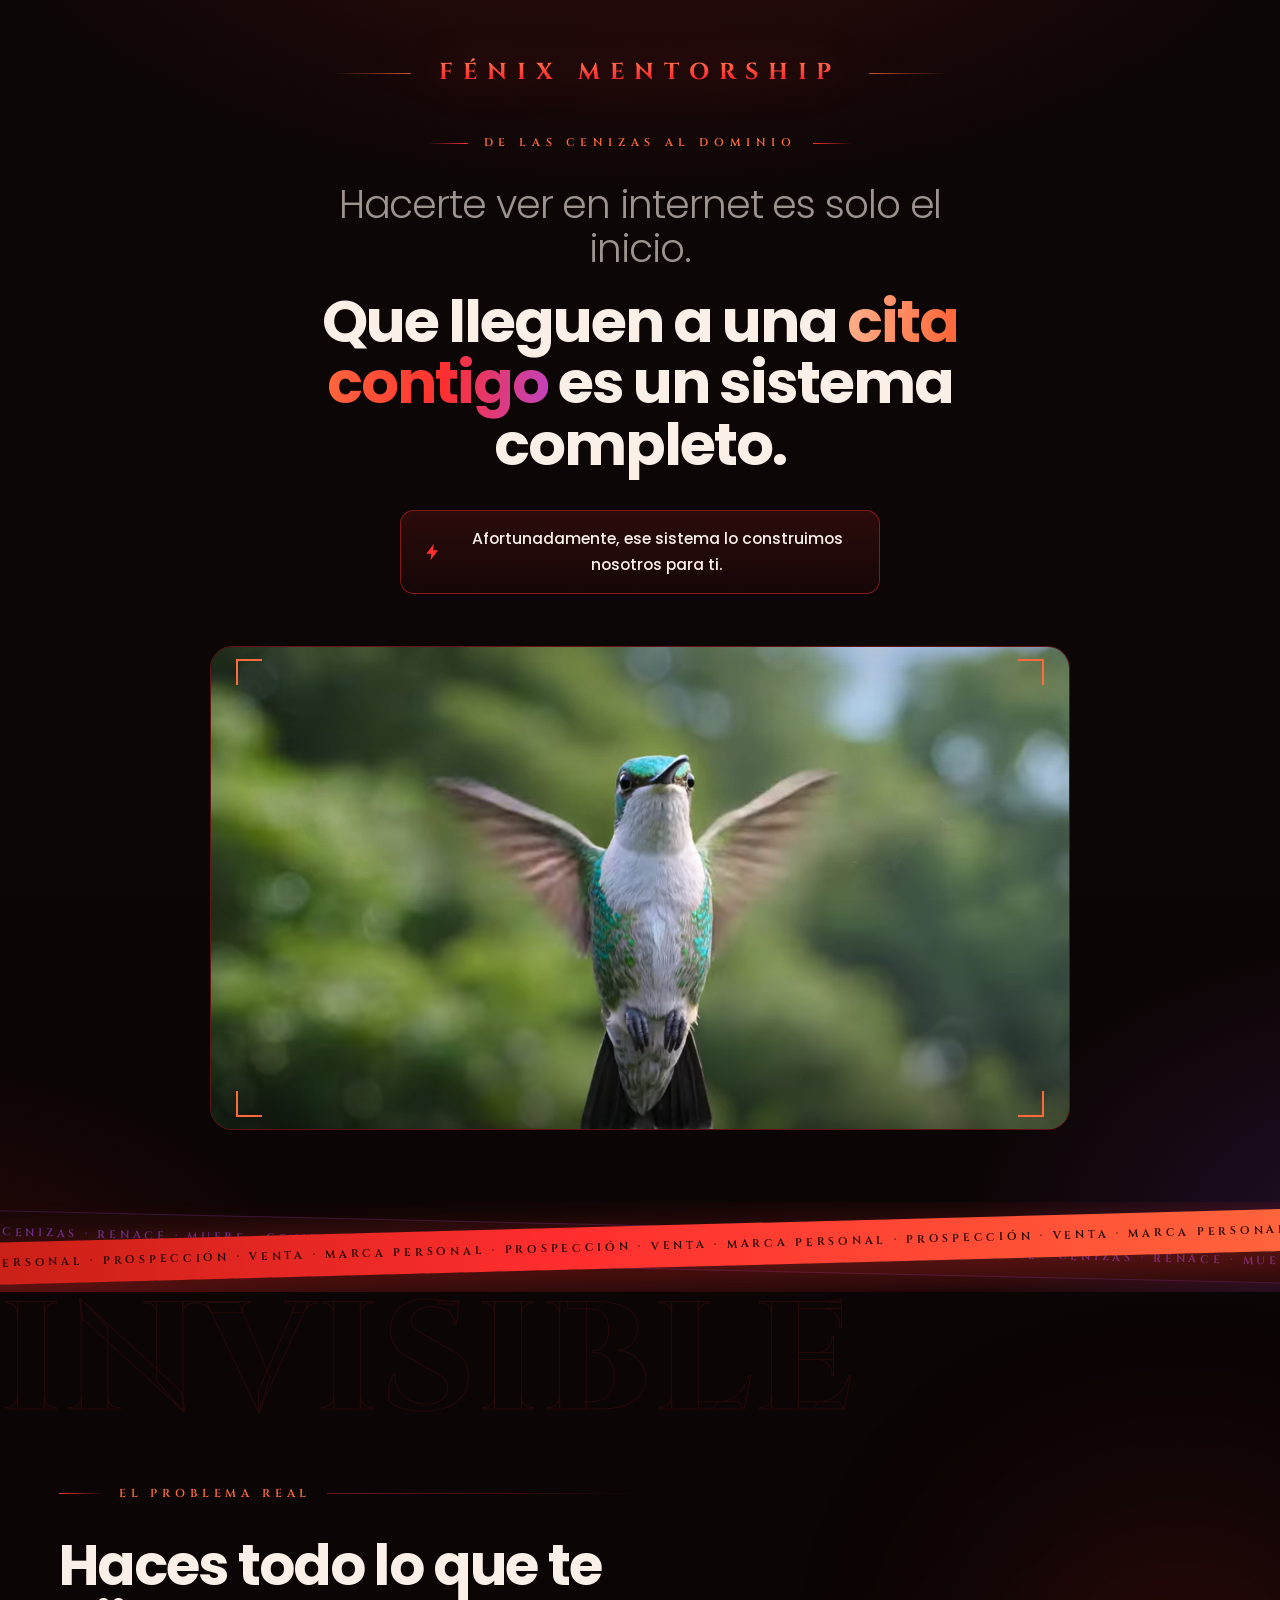
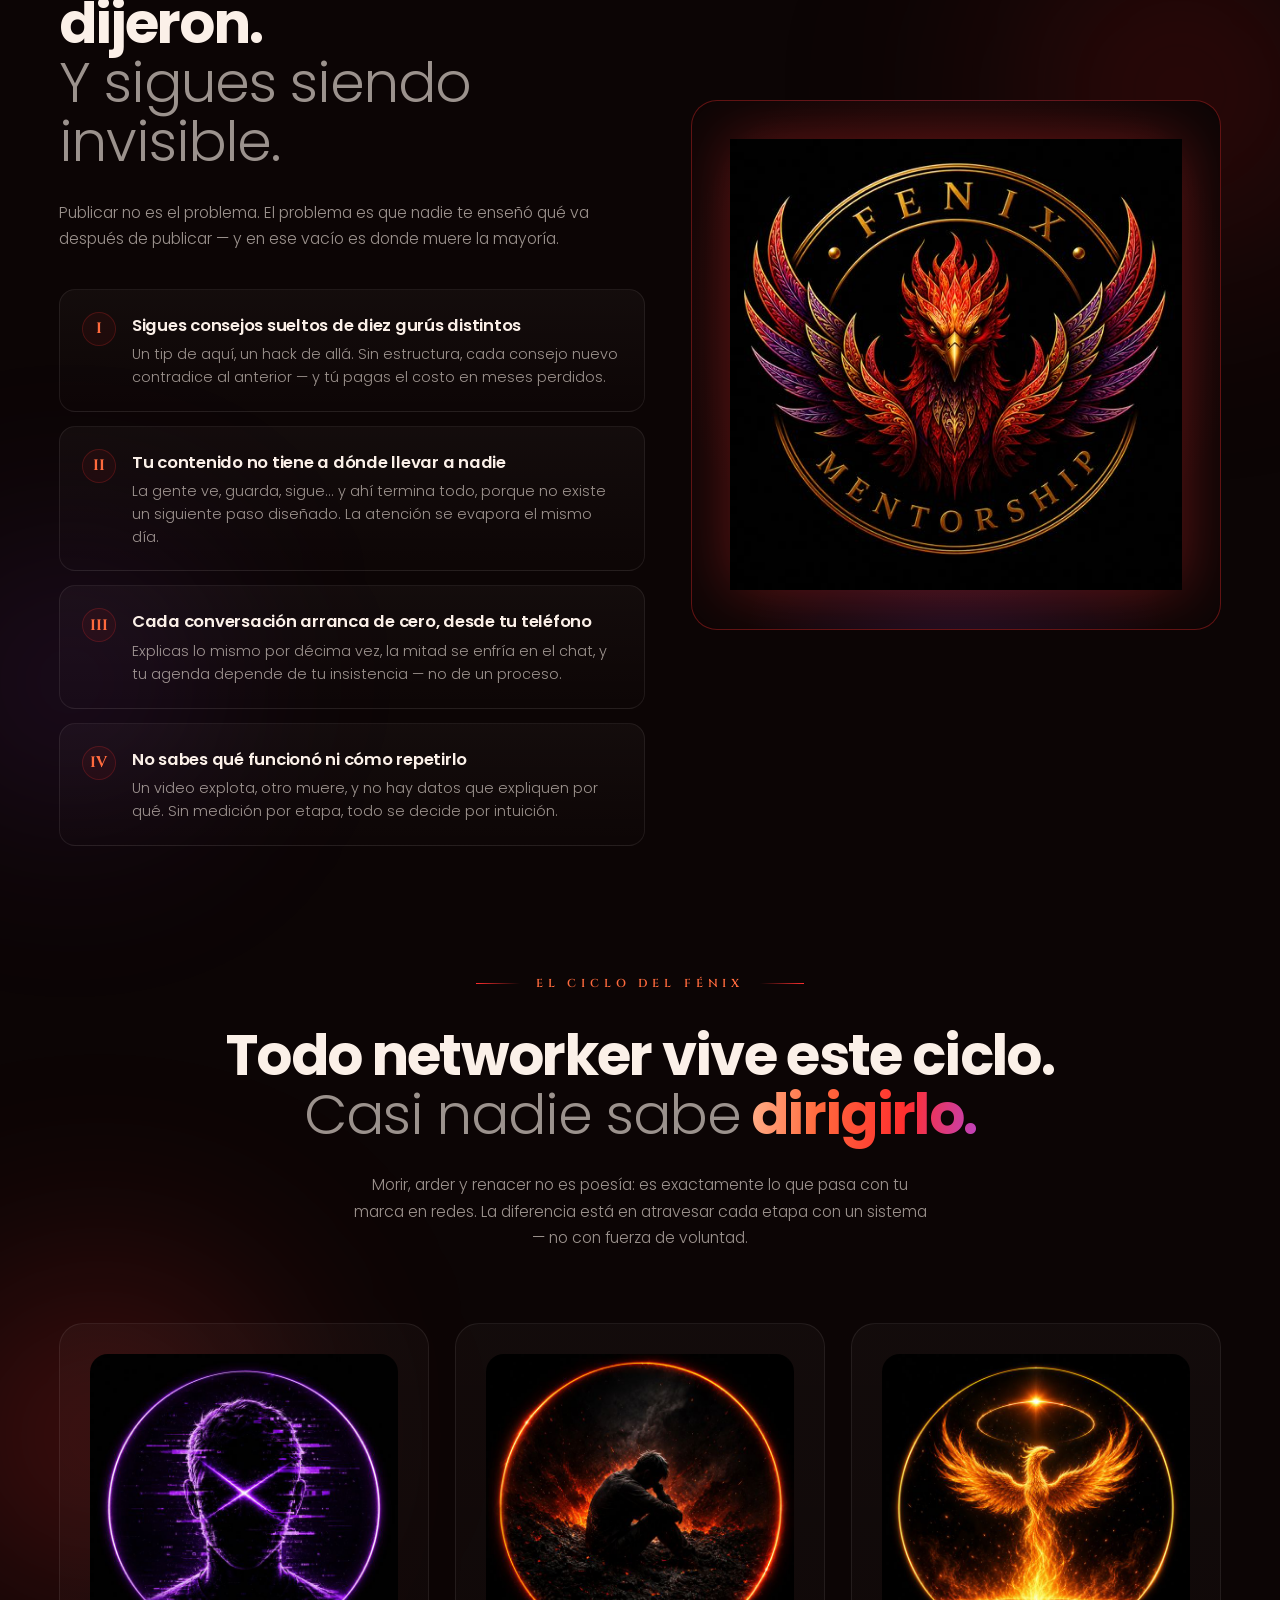
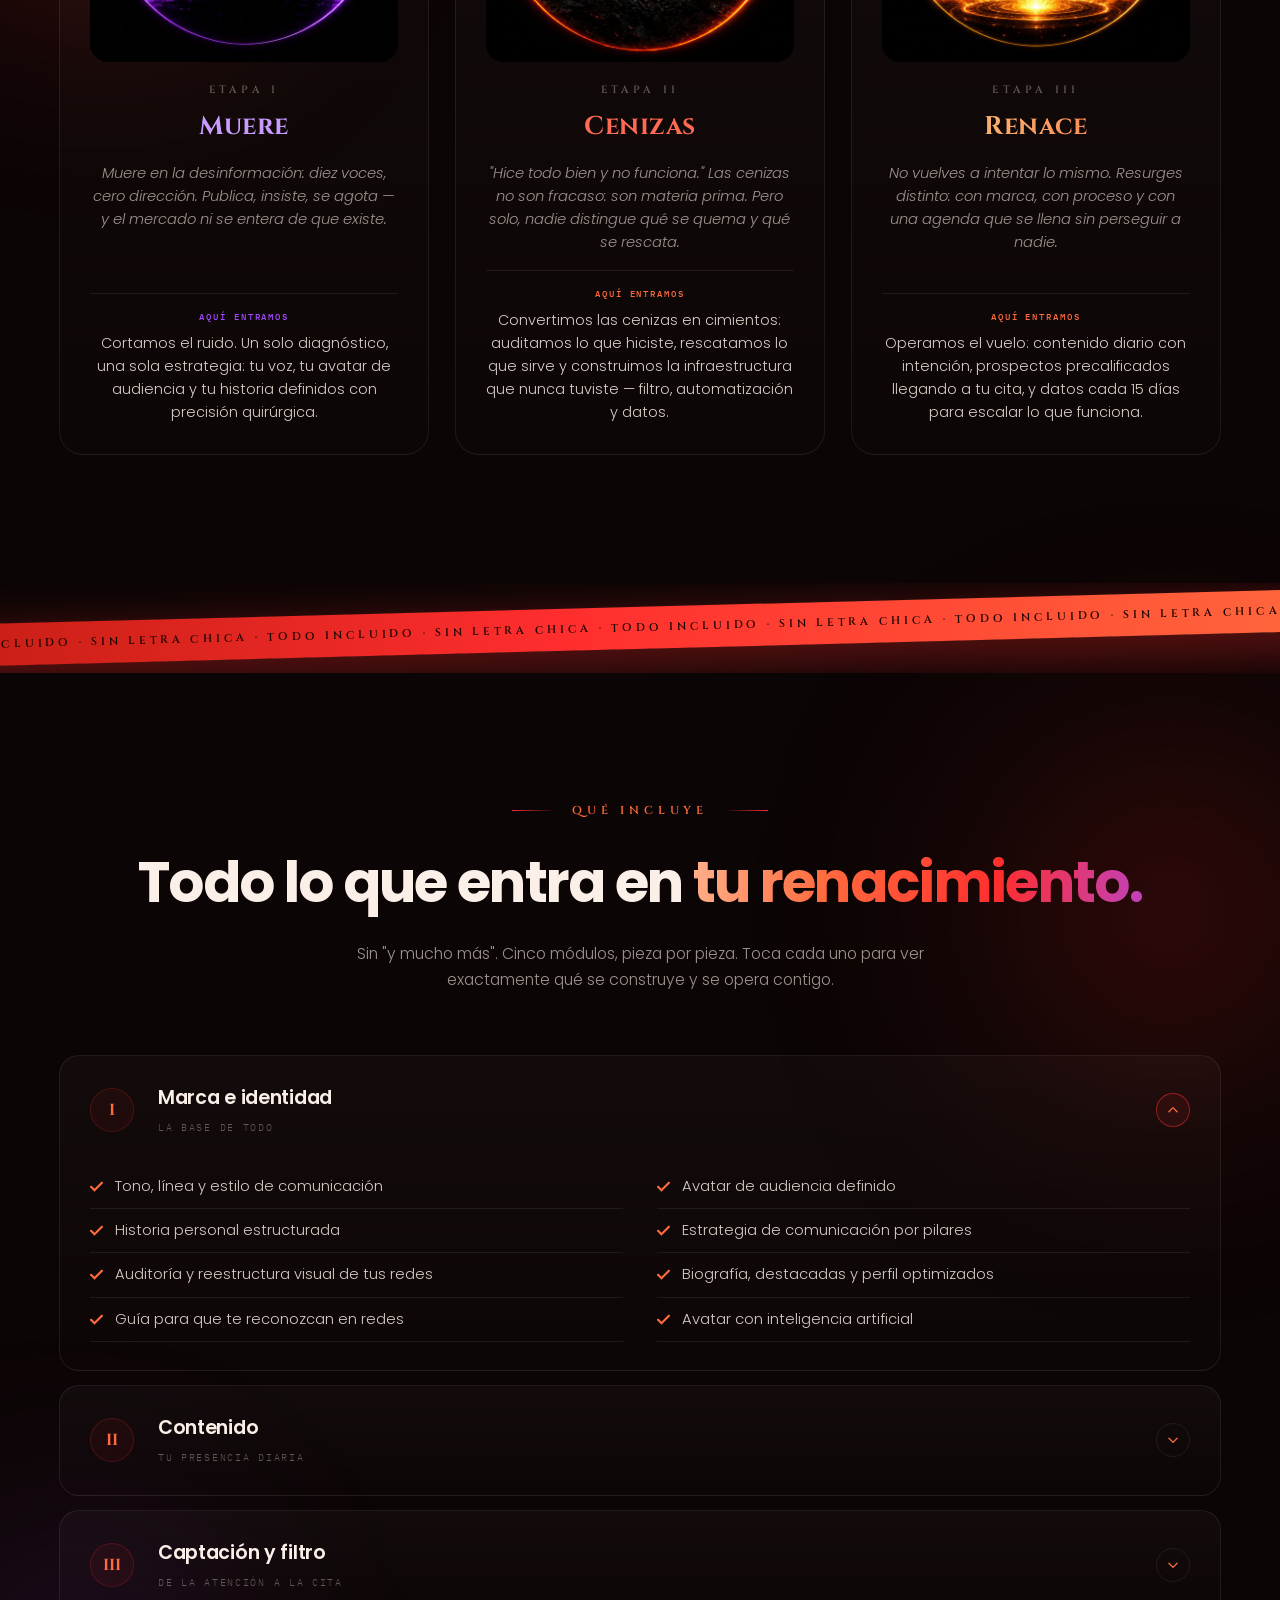
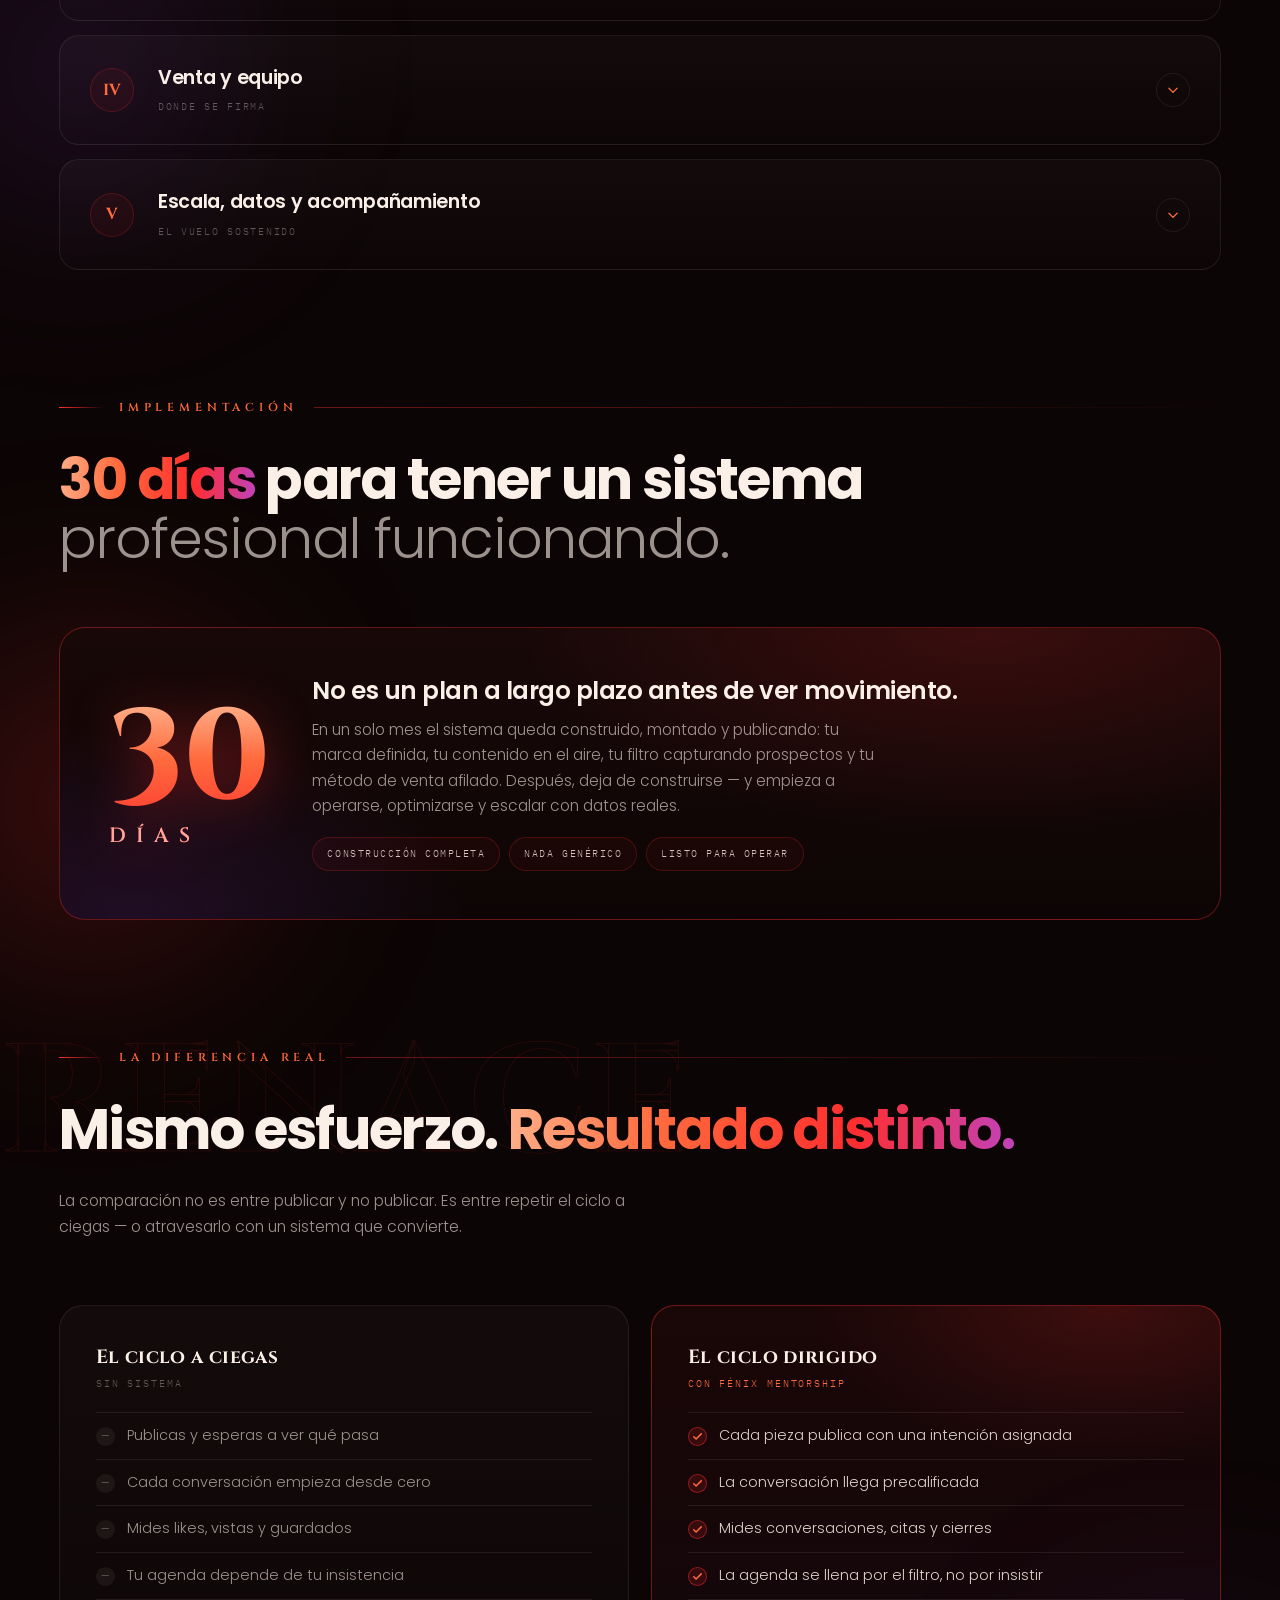
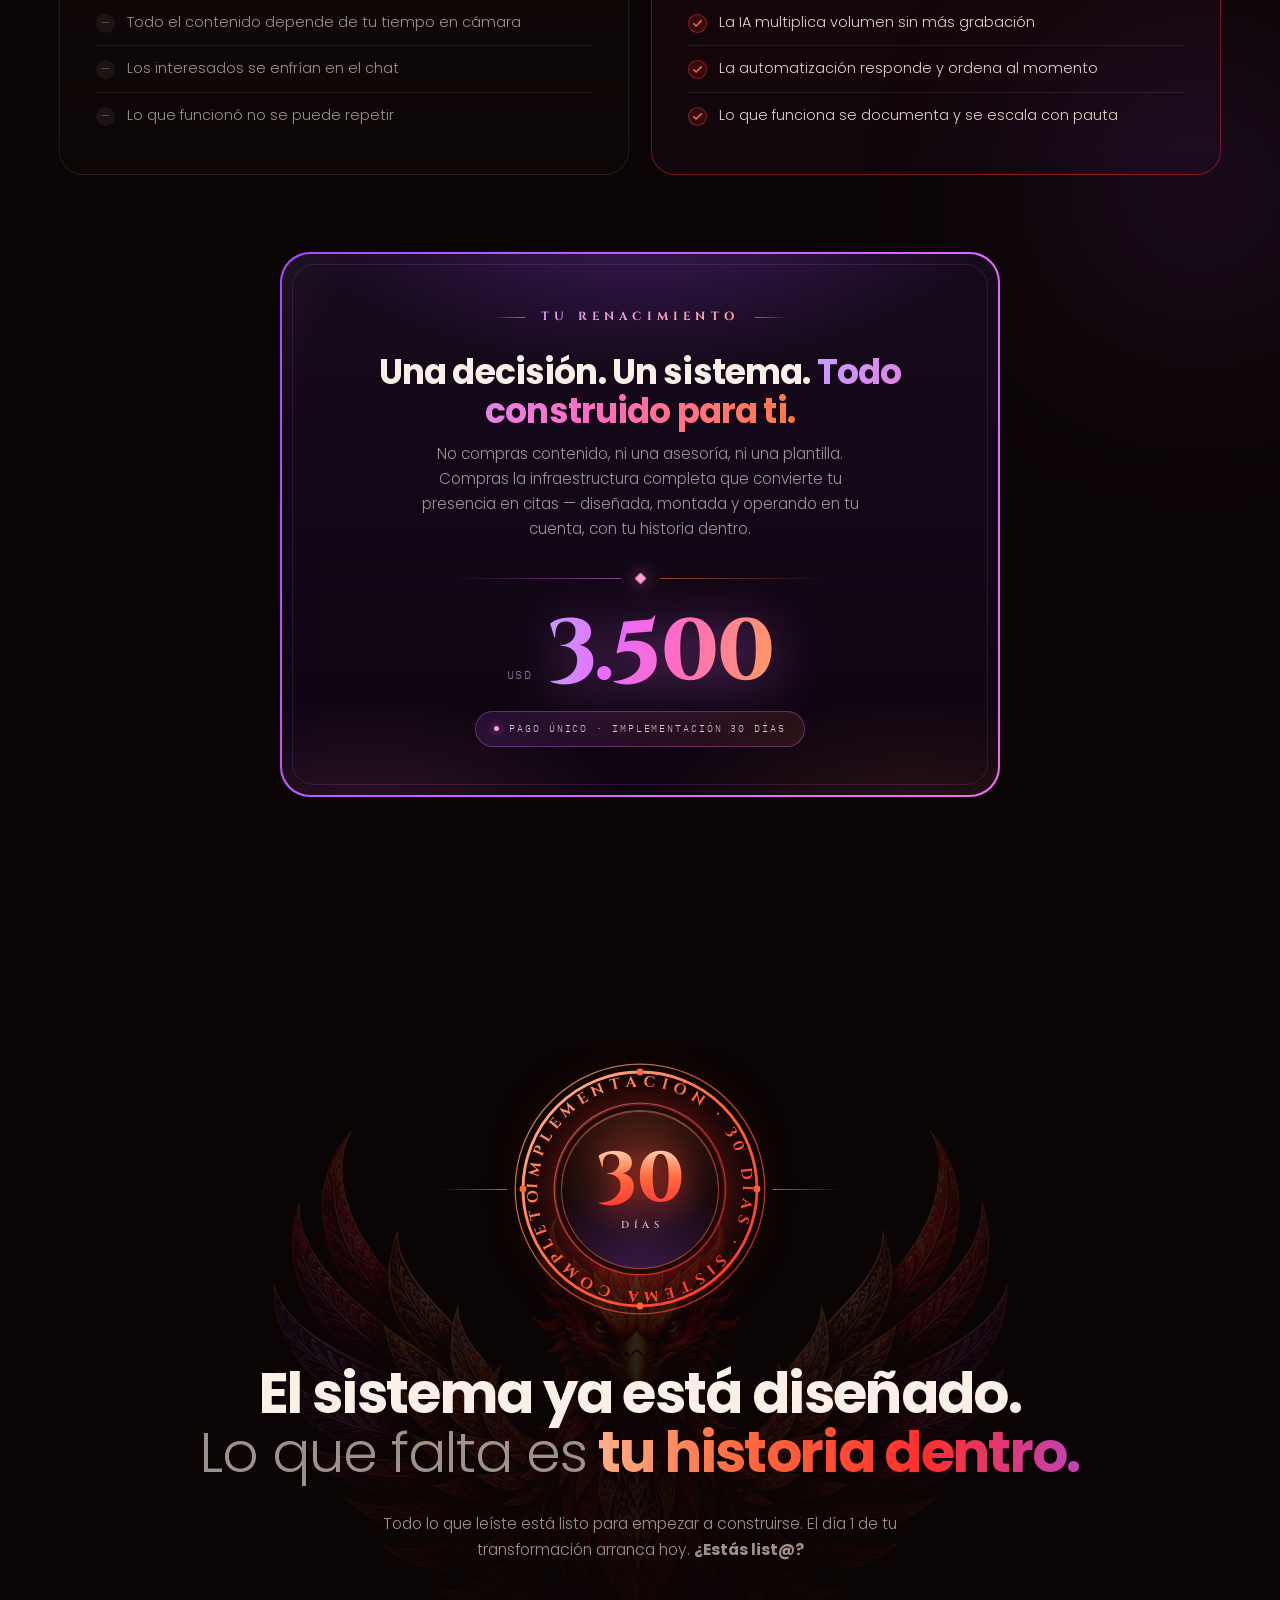
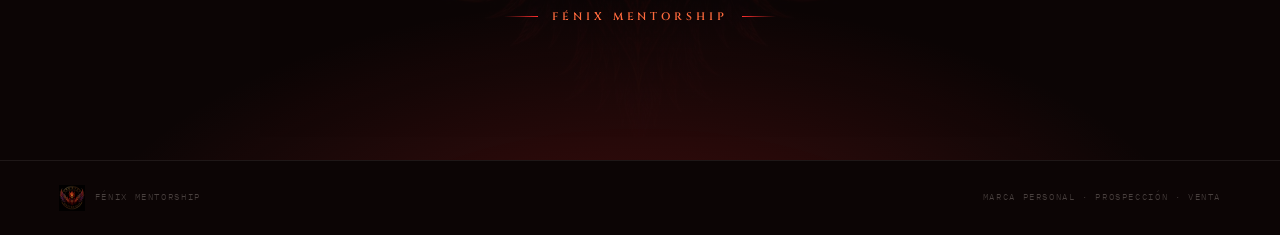
==== commit ef8e6a4b: "Fenix" ====
--- a/index.html
+++ b/index.html
@@ -1,2143 +1,909 @@
 <!DOCTYPE html>
 <html lang="es">
 <head>
-  <meta charset="UTF-8" />
-  <meta name="viewport" content="width=device-width, initial-scale=1.0" />
-  <title>Alianza Multinivel — Escala tu negocio con método real</title>
-  <link rel="preconnect" href="https://fonts.googleapis.com" />
-  <link rel="preconnect" href="https://fonts.gstatic.com" crossorigin />
-  <link href="https://fonts.googleapis.com/css2?family=Manrope:wght@400;500;600;700;800;900&family=Inter:wght@400;500;600&display=swap" rel="stylesheet" />
-  <style>
-    *, *::before, *::after { box-sizing: border-box; margin: 0; padding: 0; }
-
-    :root {
-      --black:    #050508;
-      --card-dark:#0D0D16;
-      --white:    #ffffff;
-      --off-white:#F5F5F7;
-      --light-bg: #F0F0F3;
-      --violet:   #7B2FFF;
-      --blue:     #2233FF;
-      --grad:     linear-gradient(135deg, #2233FF, #7B2FFF);
-      --text-dark:#1A1A2E;
-      --text-body:#2f2f2f;
-      --text-gray:#7d7f83;
-      --text-light:#F0F0F5;
-      --glow:     0 0 40px rgba(123,47,255,0.35);
-      --border-dark: rgba(255,255,255,0.08);
-      --border-light: rgba(0,0,0,0.08);
-      --radius:   20px;
-    }
-
-    html { scroll-behavior: smooth; }
-    body {
-      background: var(--white);
-      color: var(--text-dark);
-      font-family: 'Inter', sans-serif;
-      font-size: 17px;
-      line-height: 1.65;
-      overflow-x: hidden;
-    }
-
-    h1, h2, h3, h4, h5 { font-family: 'Manrope', sans-serif; }
-
-    .container { max-width: 1280px; margin: 0 auto; padding: 0 40px; }
-    .container-wide { max-width: 1400px; margin: 0 auto; padding: 0 40px; }
-
-    .grad-text {
-      background: var(--grad);
-      -webkit-background-clip: text;
-      -webkit-text-fill-color: transparent;
-      background-clip: text;
-    }
-
-    /* ── TAGS ── */
-    .tag {
-      display: inline-flex; align-items: center; gap: 8px;
-      font-family: 'Manrope', sans-serif;
-      font-size: 13px; font-weight: 700; letter-spacing: .08em;
-      padding: 8px 18px; border-radius: 100px;
-      text-transform: uppercase;
-    }
-    .tag-dark {
-      background: rgba(123,47,255,0.12);
-      border: 1px solid rgba(123,47,255,0.35);
-      color: #C39FFF;
-    }
-    .tag-light {
-      background: rgba(123,47,255,0.08);
-      border: 1px solid rgba(123,47,255,0.2);
-      color: var(--violet);
-    }
-    .tag .dot { width: 7px; height: 7px; border-radius: 50%; background: var(--violet); }
-
-    /* ── BUTTONS ── */
-    .btn-primary {
-      display: inline-flex; align-items: center; gap: 10px;
-      background: var(--grad); color: #fff;
-      font-family: 'Manrope', sans-serif;
-      font-size: 18px; font-weight: 700;
-      padding: 20px 40px; border-radius: 14px;
-      border: none; cursor: pointer; text-decoration: none;
-      transition: transform .2s, box-shadow .2s;
-      box-shadow: 0 4px 30px rgba(123,47,255,0.4);
-    }
-    .btn-primary:hover { transform: translateY(-2px); box-shadow: 0 8px 40px rgba(123,47,255,0.55); }
-    .btn-outline {
-      display: inline-flex; align-items: center; gap: 10px;
-      background: transparent; color: var(--text-dark);
-      font-family: 'Manrope', sans-serif;
-      font-size: 18px; font-weight: 600;
-      padding: 19px 38px; border-radius: 14px;
-      border: 1.5px solid rgba(0,0,0,0.15);
-      cursor: pointer; text-decoration: none; transition: all .2s;
-    }
-    .btn-outline:hover { border-color: var(--violet); background: rgba(123,47,255,0.08); }
-    .btn-dark {
-      display: inline-flex; align-items: center; gap: 10px;
-      background: var(--black); color: #fff;
-      font-family: 'Manrope', sans-serif;
-      font-size: 18px; font-weight: 700;
-      padding: 20px 40px; border-radius: 14px;
-      border: none; cursor: pointer; text-decoration: none;
-      transition: transform .2s, box-shadow .2s;
-    }
-    .btn-dark:hover { transform: translateY(-2px); box-shadow: 0 8px 30px rgba(0,0,0,0.3); }
-
-    .section-dark { background: var(--white); color: var(--text-dark); padding: 120px 0; }
-    .section-light { background: var(--white); color: var(--text-dark); padding: 120px 0; }
-    .section-off { background: var(--off-white); color: var(--text-dark); padding: 120px 0; }
-
-    /* ── LOGO TRANSPARENT ── */
-    .logo-hero {
-      height: 140px; margin-bottom: 32px;
-      filter: drop-shadow(0 0 40px rgba(123,47,255,0.5)) drop-shadow(0 0 80px rgba(123,47,255,0.25));
-      animation: logoPulse 4s ease-in-out infinite;
-    }
-    .logo-mid {
-      height: 100px; margin-bottom: 28px;
-      filter: drop-shadow(0 0 30px rgba(123,47,255,0.4));
-    }
-    .logo-final {
-      height: 160px; margin-bottom: 36px;
-      filter: drop-shadow(0 0 50px rgba(123,47,255,0.6)) drop-shadow(0 0 100px rgba(123,47,255,0.3));
-      animation: logoPulse 4s ease-in-out infinite;
-    }
-    .logo-watermark {
-      position: absolute; height: 300px; opacity: 0.03;
-      pointer-events: none; z-index: 0;
-    }
-    @keyframes logoPulse {
-      0%, 100% { filter: drop-shadow(0 0 40px rgba(123,47,255,0.5)) drop-shadow(0 0 80px rgba(123,47,255,0.25)); }
-      50% { filter: drop-shadow(0 0 60px rgba(123,47,255,0.7)) drop-shadow(0 0 120px rgba(123,47,255,0.4)); }
-    }
-
-    /* ── NAV ── */
-    nav {
-      position: fixed; top: 0; left: 0; right: 0; z-index: 100;
-      padding: 16px 0;
-      background: rgba(255,255,255,0.92);
-      backdrop-filter: blur(24px);
-      border-bottom: 1px solid var(--border-light);
-    }
-    .nav-inner {
-      display: flex; align-items: center; justify-content: space-between;
-      max-width: 1280px; margin: 0 auto; padding: 0 40px;
-    }
-    .nav-logo {
-      display: flex; align-items: center; gap: 12px;
-      text-decoration: none;
-    }
-    .nav-logo img { height: 40px; }
-    .nav-logo span {
-      font-family: 'Manrope', sans-serif; font-weight: 800; font-size: 20px;
-      color: var(--text-dark);
-    }
-    .nav-cta { font-size: 15px; padding: 14px 28px; border-radius: 12px; }
-
-    /* ── HERO ── */
-    #hero {
-      min-height: 100vh;
-      display: flex; align-items: center;
-      padding: 140px 0 80px;
-      position: relative; overflow: hidden;
-      background: var(--white);
-    }
-    /* Background speaker image - right side */
-    .hero-bg-image {
-      position: absolute; top: 0; right: 0;
-      width: 55%; height: 100%;
-      background: url('evento-principal.jpg') center center / cover no-repeat;
-      z-index: 1;
-    }
-    /* Gradient overlays to blend speaker into dark bg */
-    .hero-bg-image::before {
-      content: ''; position: absolute; inset: 0;
-      background: linear-gradient(to right, rgba(255,255,255,1) 0%, rgba(255,255,255,0.8) 35%, rgba(255,255,255,0.1) 100%);
-      z-index: 2;
-    }
-    .hero-bg-image::after {
-      content: ''; position: absolute; inset: 0;
-      background: linear-gradient(to top, rgba(255,255,255,1) 0%, transparent 40%),
-                  linear-gradient(to bottom, rgba(255,255,255,0.8) 0%, transparent 25%);
-      z-index: 3;
-    }
-    /* Subtle purple glow */
-    .hero-glow {
-      position: absolute; top: 10%; right: 15%;
-      width: 600px; height: 600px;
-      background: radial-gradient(circle, rgba(123,47,255,0.06) 0%, transparent 65%);
-      pointer-events: none; z-index: 4;
-    }
-    .hero-content {
-      position: relative; z-index: 10;
-      max-width: 1280px; margin: 0 auto;
-      padding: 0 40px; width: 100%;
-    }
-    .hero-text {
-      max-width: 620px;
-    }
-    #hero h1 {
-      font-weight: 900;
-      font-size: clamp(48px, 6vw, 84px); line-height: 1.02;
-      letter-spacing: -0.04em; margin-bottom: 24px;
-      text-align: left; color: var(--text-dark);
-    }
-    #hero p.subtitle {
-      font-size: 19px; color: var(--text-body);
-      max-width: 540px; margin: 0 0 40px; line-height: 1.7;
-      text-align: left;
-    }
-    .hero-btns { display: flex; gap: 16px; flex-wrap: wrap; justify-content: flex-start; margin-bottom: 0; }
-
-    .hero-stats-bar {
-      position: relative; z-index: 10;
-      max-width: 1280px; margin: 0 auto;
-      padding: 0 40px;
-    }
-    .hero-stats {
-      display: grid; grid-template-columns: repeat(4, 1fr); gap: 40px;
-      width: 100%;
-      padding-top: 60px; margin-top: 80px;
-      border-top: 1px solid var(--border-light);
-    }
-    .stat-item { text-align: center; }
-    .stat-number { font-family: 'Manrope', sans-serif; font-weight: 900; font-size: 48px; line-height: 1; display: block; color: var(--text-dark); }
-    .stat-label { font-size: 15px; color: var(--text-gray); margin-top: 8px; }
-
-    /* ── MARQUEE ── */
-    .marquee-section {
-      padding: 48px 0; overflow: hidden;
-      background: var(--off-white);
-      border-top: 1px solid var(--border-light);
-      border-bottom: 1px solid var(--border-light);
-    }
-    .marquee-label {
-      text-align: center; font-size: 13px; font-weight: 600; color: var(--text-gray);
-      text-transform: uppercase; letter-spacing: .1em; margin-bottom: 28px;
-      font-family: 'Manrope', sans-serif;
-    }
-    .marquee-track {
-      display: flex; gap: 56px; align-items: center;
-      animation: marquee 35s linear infinite;
-      width: max-content;
-    }
-    .marquee-track .logo-item {
-      display: flex; align-items: center; gap: 0;
-      white-space: nowrap; flex-shrink: 0;
-      font-family: 'Manrope', sans-serif; font-weight: 800;
-      font-size: 24px; letter-spacing: -0.01em;
-    }
-    .marquee-sep {
-      color: rgba(0,0,0,0.12); font-size: 28px; font-weight: 300;
-    }
-    @keyframes marquee {
-      0% { transform: translateX(0); }
-      100% { transform: translateX(-50%); }
-    }
-
-    /* ── PAIN — LIGHT SECTION ── */
-    .pain-grid {
-      display: grid; grid-template-columns: repeat(6, 1fr); gap: 20px;
-    }
-    .pain-card:nth-child(-n+3) { grid-column: span 2; }
-    .pain-card:nth-child(4) { grid-column: 1 / 4; }
-    .pain-card:nth-child(5) { grid-column: 4 / 7; }
-    .pain-card {
-      background: linear-gradient(160deg, #0D0D16 0%, #111125 100%);
-      border: 1px solid rgba(123,47,255,0.18);
-      border-radius: var(--radius);
-      transition: transform .3s, box-shadow .3s, border-color .3s;
-      position: relative; overflow: hidden;
-      display: flex; flex-direction: column;
-    }
-    .pain-card:hover {
-      transform: translateY(-6px);
-      box-shadow: 0 20px 60px rgba(123,47,255,0.15), 0 0 0 1px rgba(123,47,255,0.3);
-      border-color: rgba(123,47,255,0.35);
-    }
-    .pain-card-text { padding: 36px 32px 24px; }
-    .pain-card h3 { font-weight: 800; font-size: 20px; margin-bottom: 10px; color: #fff; }
-    .pain-card p { font-size: 15px; color: rgba(255,255,255,0.5); line-height: 1.7; }
-    .pain-visual {
-      flex: 1; min-height: 180px; margin: 0 16px 16px;
-      border-radius: 14px; position: relative; overflow: hidden;
-    }
-
-    /* ── Visual 1: Gráfica bajando ── */
-    .pain-v-chart {
-      background: linear-gradient(180deg, rgba(123,47,255,0.08) 0%, rgba(5,5,8,0.9) 100%);
-      display: flex; align-items: flex-end; justify-content: center; gap: 10px;
-      padding: 24px 24px 28px;
-    }
-    .pain-v-chart .bar {
-      width: 28px; border-radius: 6px 6px 0 0;
-      background: linear-gradient(180deg, #7B2FFF, #2233FF);
-    }
-    .pain-v-chart .bar.dim { opacity: 0.25; }
-    .pain-v-chart .bar.mid { opacity: 0.5; }
-    .pain-v-chart .bar-label {
-      position: absolute; top: 20px; right: 24px;
-      font-family: 'Manrope', sans-serif; font-weight: 800; font-size: 28px;
-      color: #ff4d4d;
-    }
-    .pain-v-chart .bar-sub {
-      position: absolute; top: 52px; right: 24px;
-      font-size: 12px; color: rgba(255,255,255,0.35);
-      font-family: 'Manrope', sans-serif;
-    }
-
-    /* ── Visual 2: Logos rotando ── */
-    .pain-v-logos {
-      background: linear-gradient(135deg, rgba(123,47,255,0.06), rgba(34,51,255,0.06));
-      display: flex; flex-wrap: wrap; align-items: center; justify-content: center;
-      gap: 12px; padding: 28px;
-    }
-    .pain-v-logos .ghost-logo {
-      padding: 10px 20px; border-radius: 10px;
-      background: rgba(255,255,255,0.04);
-      border: 1px solid rgba(255,255,255,0.08);
-      font-family: 'Manrope', sans-serif; font-weight: 700;
-      font-size: 13px; color: rgba(255,255,255,0.25);
-      text-decoration: line-through; text-decoration-color: rgba(255,77,77,0.5);
-    }
-    .pain-v-logos .arrow-cycle {
-      font-size: 32px; color: rgba(255,255,255,0.1);
-    }
-
-    /* ── Visual 3: Chat motivación vacía ── */
-    .pain-v-chat {
-      background: linear-gradient(180deg, rgba(123,47,255,0.06), transparent);
-      padding: 24px; display: flex; flex-direction: column; gap: 12px;
-    }
-    .pain-v-chat .chat-bubble {
-      padding: 14px 20px; border-radius: 16px 16px 16px 4px;
-      background: rgba(255,255,255,0.06);
-      border: 1px solid rgba(255,255,255,0.08);
-      font-size: 14px; color: rgba(255,255,255,0.35);
-      max-width: 85%; font-style: italic;
-    }
-    .pain-v-chat .chat-bubble.right {
-      border-radius: 16px 16px 4px 16px;
-      align-self: flex-end; color: rgba(255,255,255,0.15);
-      background: rgba(123,47,255,0.08);
-      border-color: rgba(123,47,255,0.15);
-    }
-
-    /* ── Visual 4: Usuarios desapareciendo ── */
-    .pain-v-users {
-      background: linear-gradient(180deg, rgba(123,47,255,0.06), transparent);
-      display: flex; align-items: center; justify-content: center;
-      gap: 16px; padding: 32px;
-    }
-    .pain-v-users .user-circle {
-      width: 52px; height: 52px; border-radius: 50%;
-      background: var(--grad);
-      display: flex; align-items: center; justify-content: center;
-      font-family: 'Manrope', sans-serif; font-weight: 800; font-size: 20px; color: #fff;
-      transition: opacity .3s;
-    }
-    .pain-v-users .user-circle.fade1 { opacity: 0.6; }
-    .pain-v-users .user-circle.fade2 { opacity: 0.3; }
-    .pain-v-users .user-circle.fade3 { opacity: 0.12; }
-    .pain-v-users .user-circle.fade4 { opacity: 0.04; }
-    .pain-v-users .label-gone {
-      position: absolute; bottom: 20px; left: 50%; transform: translateX(-50%);
-      font-size: 12px; color: rgba(255,77,77,0.6); font-family: 'Manrope', sans-serif;
-      font-weight: 600; letter-spacing: .05em;
-    }
-
-    /* ── Visual 5: Dinero saliendo ── */
-    .pain-v-money {
-      background: linear-gradient(180deg, rgba(123,47,255,0.06), transparent);
-      display: flex; flex-direction: column; align-items: center; justify-content: center;
-      padding: 28px; gap: 8px;
-    }
-    .pain-v-money .money-row {
-      display: flex; gap: 12px; align-items: center;
-      font-family: 'Manrope', sans-serif; font-size: 14px; color: rgba(255,255,255,0.3);
-    }
-    .pain-v-money .money-row .amount {
-      font-weight: 800; font-size: 18px; color: rgba(255,77,77,0.7);
-      font-variant-numeric: tabular-nums;
-    }
-    .pain-v-money .money-row .label {
-      color: rgba(255,255,255,0.2); font-size: 13px;
-    }
-    .pain-v-money .roi-zero {
-      margin-top: 12px; padding: 8px 20px; border-radius: 8px;
-      background: rgba(255,77,77,0.1); border: 1px solid rgba(255,77,77,0.2);
-      font-family: 'Manrope', sans-serif; font-weight: 800;
-      font-size: 22px; color: rgba(255,77,77,0.7);
-    }
-
-    /* ── PROMISE — DARK ── */
-    .promise-grid {
-      display: grid; grid-template-columns: 1fr 1fr; gap: 80px; align-items: center;
-    }
-    .promise-text h2 { font-weight: 900; font-size: clamp(36px, 4.5vw, 60px); line-height: 1.08; letter-spacing: -0.03em; margin-bottom: 24px; }
-    .promise-text p { font-size: 18px; color: var(--text-body); line-height: 1.75; margin-bottom: 20px; }
-    .promise-highlight {
-      display: inline-block; margin-top: 8px;
-      background: rgba(123,47,255,0.1);
-      border: 1px solid rgba(123,47,255,0.25);
-      border-radius: 14px; padding: 20px 32px;
-      font-family: 'Manrope', sans-serif; font-weight: 700; font-size: 20px;
-    }
-    .promise-image { border-radius: 24px; overflow: hidden; }
-    .promise-image img { width: 100%; display: block; }
-
-    /* ── PILLARS — LIGHT ── */
-    .section-header-center { text-align: center; margin-bottom: 64px; }
-    .section-header-center h2 {
-      font-weight: 900; font-size: clamp(36px, 4.5vw, 60px);
-      line-height: 1.08; letter-spacing: -0.03em; margin-bottom: 16px;
-    }
-    .section-header-center p { font-size: 19px; color: var(--text-body); max-width: 600px; margin: 0 auto; }
-
-    .section-header-left { margin-bottom: 64px; }
-    .section-header-left h2 {
-      font-weight: 900; font-size: clamp(36px, 4.5vw, 60px);
-      line-height: 1.08; letter-spacing: -0.03em; margin-bottom: 16px;
-    }
-    .section-header-left p { font-size: 19px; max-width: 600px; color: var(--text-body); }
-
-    .pillars-grid {
-      display: grid; grid-template-columns: repeat(2, 1fr); gap: 20px;
-    }
-    .pillar-card {
-      background: linear-gradient(160deg, #0D0D16 0%, #111125 100%);
-      border: 1px solid rgba(123,47,255,0.18);
-      border-radius: var(--radius);
-      transition: transform .3s, box-shadow .3s, border-color .3s;
-      position: relative; overflow: hidden;
-      display: flex; flex-direction: column;
-    }
-    .pillar-card:hover {
-      transform: translateY(-6px);
-      box-shadow: 0 20px 60px rgba(123,47,255,0.15), 0 0 0 1px rgba(123,47,255,0.3);
-      border-color: rgba(123,47,255,0.35);
-    }
-    .pillar-card-text { padding: 36px 32px 24px; }
-    .pillar-number {
-      font-weight: 900; font-size: 48px; line-height: 1; margin-bottom: 14px;
-    }
-    .pillar-card h3 { font-weight: 800; font-size: 22px; margin-bottom: 12px; color: #fff; }
-    .pillar-card p { font-size: 15px; color: rgba(255,255,255,0.5); line-height: 1.7; }
-    .pillar-tags { display: flex; flex-wrap: wrap; gap: 8px; margin-top: 20px; }
-    .pillar-tag {
-      font-size: 12px; font-weight: 700; padding: 5px 14px;
-      border-radius: 100px; background: rgba(123,47,255,0.1);
-      border: 1px solid rgba(123,47,255,0.2); color: #C39FFF;
-    }
-    .pillar-visual {
-      flex: 1; min-height: 160px; margin: 0 16px 16px;
-      border-radius: 14px; position: relative; overflow: hidden;
-      display: flex; align-items: center; justify-content: center;
-    }
-
-    /* Pillar visuals */
-    .pv-mindset {
-      background: linear-gradient(135deg, rgba(123,47,255,0.08), rgba(34,51,255,0.06));
-      flex-direction: column; gap: 10px; padding: 24px;
-    }
-    .pv-mindset .brain-icon {
-      font-size: 48px; opacity: 0.9; margin-bottom: 8px;
-      filter: grayscale(0.3);
-    }
-    .pv-mindset .level-bar {
-      width: 100%; height: 8px; border-radius: 4px;
-      background: rgba(255,255,255,0.06);
-    }
-    .pv-mindset .level-bar-fill {
-      height: 100%; border-radius: 4px;
-      background: var(--grad);
-    }
-    .pv-mindset .level-label {
-      font-family: 'Manrope', sans-serif; font-size: 11px;
-      font-weight: 700; color: rgba(255,255,255,0.3);
-      text-transform: uppercase; letter-spacing: .08em;
-      align-self: flex-start;
-    }
-
-    .pv-sales {
-      background: linear-gradient(135deg, rgba(123,47,255,0.08), rgba(34,51,255,0.06));
-      flex-direction: column; gap: 10px; padding: 24px;
-    }
-    .pv-sales .funnel-step {
-      display: flex; align-items: center; gap: 12px;
-      font-family: 'Manrope', sans-serif; font-weight: 700;
-      font-size: 14px; color: rgba(255,255,255,0.4);
-    }
-    .pv-sales .funnel-step .step-bar {
-      height: 6px; border-radius: 3px; background: var(--grad);
-    }
-    .pv-sales .funnel-step.active { color: #fff; }
-    .pv-sales .funnel-step .step-icon {
-      width: 32px; height: 32px; border-radius: 8px;
-      background: rgba(123,47,255,0.15);
-      display: flex; align-items: center; justify-content: center;
-      font-size: 14px; flex-shrink: 0;
-    }
-
-    .pv-brand {
-      background: linear-gradient(135deg, rgba(123,47,255,0.08), rgba(34,51,255,0.06));
-      flex-direction: column; gap: 8px; padding: 20px;
-    }
-    .pv-brand .social-mockup {
-      width: 100%; border-radius: 12px;
-      background: rgba(255,255,255,0.04);
-      border: 1px solid rgba(255,255,255,0.08);
-      padding: 16px; display: flex; flex-direction: column; gap: 10px;
-    }
-    .pv-brand .social-header {
-      display: flex; align-items: center; gap: 10px;
-    }
-    .pv-brand .social-avatar {
-      width: 36px; height: 36px; border-radius: 50%;
-      background: var(--grad);
-    }
-    .pv-brand .social-name {
-      font-family: 'Manrope', sans-serif; font-weight: 700;
-      font-size: 13px; color: rgba(255,255,255,0.6);
-    }
-    .pv-brand .social-handle {
-      font-size: 11px; color: rgba(255,255,255,0.25);
-    }
-    .pv-brand .social-stats {
-      display: flex; gap: 16px; margin-top: 4px;
-    }
-    .pv-brand .social-stat {
-      text-align: center;
-    }
-    .pv-brand .social-stat-num {
-      font-family: 'Manrope', sans-serif; font-weight: 800;
-      font-size: 18px; color: #fff; display: block;
-    }
-    .pv-brand .social-stat-label {
-      font-size: 10px; color: rgba(255,255,255,0.3);
-      text-transform: uppercase;
-    }
-
-    .pv-ai {
-      background: linear-gradient(135deg, rgba(123,47,255,0.1), rgba(34,51,255,0.08));
-      flex-direction: column; gap: 10px; padding: 20px;
-    }
-    .pv-ai .ai-prompt-box {
-      width: 100%; border-radius: 10px;
-      background: rgba(255,255,255,0.04);
-      border: 1px solid rgba(255,255,255,0.1);
-      padding: 14px 16px;
-      font-size: 13px; color: rgba(255,255,255,0.35);
-      font-family: 'Inter', sans-serif;
-    }
-    .pv-ai .ai-prompt-box .prompt-label {
-      font-family: 'Manrope', sans-serif; font-weight: 700;
-      font-size: 11px; color: rgba(123,47,255,0.8);
-      text-transform: uppercase; letter-spacing: .08em;
-      margin-bottom: 6px; display: block;
-    }
-    .pv-ai .ai-response {
-      width: 100%; border-radius: 10px;
-      background: rgba(123,47,255,0.06);
-      border: 1px solid rgba(123,47,255,0.15);
-      padding: 14px 16px;
-      font-size: 13px; color: rgba(255,255,255,0.5);
-      line-height: 1.6;
-    }
-    .pv-ai .ai-cursor {
-      display: inline-block; width: 2px; height: 14px;
-      background: var(--violet); margin-left: 2px;
-      animation: blink 1s infinite;
-    }
-    @keyframes blink { 0%,50% { opacity: 1; } 51%,100% { opacity: 0; } }
-
-    /* ── INCLUDES — DARK ── */
-    .includes-grid {
-      display: grid; grid-template-columns: repeat(3, 1fr); gap: 24px;
-      margin-bottom: 80px;
-    }
-    .include-card {
-      background: linear-gradient(160deg, #0D0D16 0%, #111125 100%);
-      border: 1px solid rgba(123,47,255,0.18);
-      border-radius: var(--radius); padding: 40px 32px;
-      display: flex; flex-direction: column; gap: 20px;
-      color: var(--text-light);
-    }
-    .include-icon {
-      width: 56px; height: 56px; border-radius: 16px;
-      background: var(--grad); display: flex; align-items: center;
-      justify-content: center; font-size: 26px; box-shadow: var(--glow);
-    }
-    .include-card h3 { font-weight: 800; font-size: 22px; }
-    .include-badge {
-      font-size: 11px; font-weight: 700; padding: 4px 12px;
-      border-radius: 100px; background: rgba(123,47,255,0.15);
-      color: #C39FFF; display: inline-block; text-transform: uppercase; letter-spacing: .06em;
-    }
-    .include-list { list-style: none; display: flex; flex-direction: column; gap: 14px; }
-    .include-list li {
-      font-size: 16px; color: var(--text-gray); display: flex; gap: 12px; align-items: flex-start; line-height: 1.6;
-    }
-    .include-list li::before {
-      content: '✓'; flex-shrink: 0;
-      font-family: 'Manrope', sans-serif; font-weight: 800;
-      font-size: 14px; color: var(--violet); margin-top: 2px;
-    }
-    .include-note { font-size: 14px; color: var(--text-gray); font-style: italic; margin-top: auto; }
-
-    /* Include visual cards */
-    .include-visual-grid {
-      display: grid; grid-template-columns: repeat(2, 1fr); gap: 24px;
-    }
-    .include-visual-card {
-      background: linear-gradient(160deg, #0D0D16 0%, #111125 100%);
-      border: 1px solid rgba(123,47,255,0.18);
-      border-radius: var(--radius); overflow: hidden;
-      transition: transform .25s, border-color .25s;
-      color: var(--text-light);
-    }
-    .include-visual-card:hover { transform: translateY(-4px); border-color: rgba(123,47,255,0.3); }
-    .include-visual-img {
-      width: 100%; height: 240px; object-fit: cover;
-      background: linear-gradient(135deg, rgba(34,51,255,0.2), rgba(123,47,255,0.2));
-    }
-    .include-visual-body { padding: 32px; }
-    .include-visual-body h4 { font-weight: 800; font-size: 20px; margin-bottom: 10px; }
-    .include-visual-body p { font-size: 15px; color: var(--text-gray); line-height: 1.65; }
-
-    /* ── BONUSES — LIGHT ── */
-    .bonuses-grid {
-      display: grid; grid-template-columns: repeat(2, 1fr); gap: 20px;
-    }
-    .bonus-card {
-      background: var(--off-white); border: 1px solid var(--border-light);
-      border-radius: var(--radius); padding: 32px 28px;
-      display: flex; gap: 20px; align-items: flex-start;
-      transition: transform .2s, box-shadow .2s;
-    }
-    .bonus-card:hover { transform: translateY(-3px); box-shadow: 0 12px 36px rgba(0,0,0,0.06); }
-    .bonus-badge {
-      flex-shrink: 0; width: 52px; height: 52px; border-radius: 14px;
-      background: var(--grad); display: flex; align-items: center; justify-content: center;
-      font-family: 'Manrope', sans-serif; font-weight: 900; font-size: 14px; color: #fff;
-    }
-    .bonus-content h4 { font-weight: 800; font-size: 18px; margin-bottom: 6px; color: var(--text-dark); }
-    .bonus-content p { font-size: 15px; color: var(--text-body); line-height: 1.6; }
-    .bonuses-total {
-      margin-top: 40px; text-align: center;
-      padding: 32px; background: linear-gradient(160deg, #0D0D16 0%, #111125 100%);
-      border: 1px solid rgba(123,47,255,0.18);
-      border-radius: var(--radius);
-    }
-    .bonuses-total p { font-size: 16px; color: rgba(255,255,255,0.5); }
-    .bonuses-total .total-value {
-      font-family: 'Manrope', sans-serif; font-weight: 900; font-size: 40px;
-      display: block; margin-top: 8px; color: #fff;
-    }
-
-    /* ── WHATSAPP TESTIMONIALS — DARK ── */
-    .wa-marquee-wrapper {
-      overflow: hidden;
-      position: relative;
-      padding: 10px 0;
-    }
-    .wa-marquee-wrapper::before,
-    .wa-marquee-wrapper::after {
-      content: ''; position: absolute; top: 0; bottom: 0; width: 80px; z-index: 2;
-      pointer-events: none;
-    }
-    .wa-marquee-wrapper::before { left: 0; background: linear-gradient(to right, var(--white), transparent); }
-    .wa-marquee-wrapper::after { right: 0; background: linear-gradient(to left, var(--white), transparent); }
-    .wa-marquee-track {
-      display: flex; gap: 24px;
-      animation: waMarquee 60s linear infinite;
-      width: max-content;
-    }
-    .wa-marquee-track:hover { animation-play-state: paused; }
-    @keyframes waMarquee {
-      0% { transform: translateX(0); }
-      100% { transform: translateX(-50%); }
-    }
-    .wa-card { min-width: 340px; max-width: 340px; flex-shrink: 0; }
-    .wa-card {
-      background: linear-gradient(160deg, #0D0D16 0%, #111125 100%);
-      border: 1px solid rgba(123,47,255,0.18);
-      border-radius: var(--radius); overflow: hidden;
-      transition: transform .25s, box-shadow .3s;
-    }
-    .wa-card:hover { transform: translateY(-4px); box-shadow: 0 20px 60px rgba(123,47,255,0.12); }
-    .wa-chat {
-      background: #0B141A; padding: 20px 16px; font-size: 14px;
-      display: flex; flex-direction: column; gap: 10px; min-height: 280px;
-    }
-    .wa-bubble {
-      max-width: 85%; padding: 10px 14px; border-radius: 12px;
-      font-size: 14px; line-height: 1.55;
-    }
-    .wa-bubble-in {
-      background: #1F2C34; color: #E9EDEF;
-      align-self: flex-start; border-top-left-radius: 4px;
-    }
-    .wa-bubble-out {
-      background: #005C4B; color: #E9EDEF;
-      align-self: flex-end; border-top-right-radius: 4px;
-    }
-    .wa-time { font-size: 11px; color: rgba(255,255,255,0.35); text-align: right; margin-top: -4px; }
-    .wa-header {
-      background: #1F2C34; padding: 14px 16px;
-      display: flex; align-items: center; gap: 12px;
-      border-bottom: 1px solid rgba(255,255,255,0.05);
-    }
-    .wa-avatar {
-      width: 40px; height: 40px; border-radius: 50%;
-      background: var(--grad); display: flex; align-items: center; justify-content: center;
-      font-family: 'Manrope', sans-serif; font-weight: 800; font-size: 16px; color: #fff;
-    }
-    .wa-name { font-family: 'Manrope', sans-serif; font-weight: 700; font-size: 15px; color: #E9EDEF; }
-    .wa-status { font-size: 12px; color: rgba(255,255,255,0.4); }
-    .wa-result {
-      padding: 16px 20px; text-align: center;
-      font-family: 'Manrope', sans-serif; font-weight: 700; font-size: 15px;
-      color: #9FFF9F; background: rgba(0,200,0,0.06);
-    }
-
-    /* ── TESTIMONIAL CARDS — LIGHT ── */
-    .testi-marquee-wrapper {
-      overflow: hidden;
-      position: relative;
-      padding: 10px 0;
-    }
-    .testi-marquee-wrapper::before,
-    .testi-marquee-wrapper::after {
-      content: ''; position: absolute; top: 0; bottom: 0; width: 80px; z-index: 2;
-      pointer-events: none;
-    }
-    .testi-marquee-wrapper::before { left: 0; background: linear-gradient(to right, var(--white), transparent); }
-    .testi-marquee-wrapper::after { right: 0; background: linear-gradient(to left, var(--white), transparent); }
-    .testi-marquee-track {
-      display: flex; gap: 24px;
-      animation: testiMarquee 80s linear infinite;
-      width: max-content;
-    }
-    .testi-marquee-track:hover { animation-play-state: paused; }
-    @keyframes testiMarquee {
-      0% { transform: translateX(0); }
-      100% { transform: translateX(-50%); }
-    }
-    .testi-card { min-width: 380px; max-width: 380px; flex-shrink: 0; }
-    .testi-card {
-      background: linear-gradient(160deg, #0D0D16 0%, #111125 100%);
-      border: 1px solid rgba(123,47,255,0.18);
-      border-radius: var(--radius); padding: 0;
-      display: flex; flex-direction: column;
-      transition: transform .3s, box-shadow .3s, border-color .3s;
-      overflow: hidden;
-    }
-    .testi-card:hover {
-      transform: translateY(-6px);
-      box-shadow: 0 20px 60px rgba(123,47,255,0.15);
-      border-color: rgba(123,47,255,0.35);
-    }
-    .testi-card-body { padding: 32px 28px; display: flex; flex-direction: column; gap: 16px; flex: 1; }
-    .testi-stars { color: #F5C518; font-size: 18px; letter-spacing: 3px; }
-    .testi-quote { font-size: 16px; color: rgba(255,255,255,0.6); line-height: 1.75; flex: 1; font-style: italic; }
-    .testi-result {
-      font-family: 'Manrope', sans-serif; font-weight: 800;
-      font-size: 15px; color: #9FFF9F; padding: 10px 16px;
-      background: rgba(0,200,0,0.06); border: 1px solid rgba(0,200,0,0.15);
-      border-radius: 10px; display: inline-flex; align-items: center; gap: 8px;
-    }
-    .testi-author {
-      display: flex; align-items: center; gap: 14px;
-      padding: 20px 28px; border-top: 1px solid rgba(255,255,255,0.06);
-      background: rgba(255,255,255,0.02);
-    }
-    .testi-avatar {
-      width: 48px; height: 48px; border-radius: 50%;
-      background: var(--grad); display: flex; align-items: center; justify-content: center;
-      font-family: 'Manrope', sans-serif; font-weight: 800; font-size: 18px; color: #fff;
-      flex-shrink: 0;
-    }
-    .testi-name { font-family: 'Manrope', sans-serif; font-weight: 700; font-size: 15px; color: #fff; }
-    .testi-meta { font-size: 13px; color: rgba(255,255,255,0.4); }
-
-    /* ── EVENT PHOTO BAND ── */
-    .event-band {
-      position: relative; overflow: hidden;
-      padding: 120px 40px; text-align: center;
-      background: var(--black); color: var(--text-light);
-    }
-    .event-band img {
-      position: absolute; inset: 0; width: 100%; height: 100%;
-      object-fit: cover; opacity: 0.15;
-    }
-    .event-band-overlay {
-      position: relative; z-index: 2;
-      max-width: 800px; margin: 0 auto;
-    }
-    .event-band-overlay h2 {
-      font-weight: 900; font-size: clamp(36px, 5vw, 60px);
-      line-height: 1.08; letter-spacing: -0.03em; margin-bottom: 16px;
-      text-shadow: 0 4px 30px rgba(0,0,0,0.6);
-    }
-    .event-band-overlay p { font-size: 19px; color: rgba(255,255,255,0.6); max-width: 600px; margin: 0 auto; line-height: 1.7; }
-
-    /* ── GUARANTEE ── */
-    .guarantee-box {
-      display: grid; grid-template-columns: 1fr 1fr; gap: 60px; align-items: center;
-    }
-    .guarantee-text h2 {
-      font-weight: 900; font-size: clamp(32px, 4vw, 52px);
-      line-height: 1.08; letter-spacing: -0.025em; margin-bottom: 20px;
-    }
-    .guarantee-text p { font-size: 18px; color: var(--text-body); line-height: 1.75; }
-    .guarantee-visual {
-      background: linear-gradient(160deg, #0D0D16 0%, #111125 100%);
-      border: 2px solid rgba(123,47,255,0.3);
-      border-radius: var(--radius); padding: 60px 48px;
-      text-align: center; position: relative; overflow: hidden;
-      box-shadow: 0 0 80px rgba(123,47,255,0.12);
-    }
-    .guarantee-visual::before {
-      content: ''; position: absolute; top: -60%; left: -20%; width: 140%; height: 140%;
-      background: radial-gradient(circle, rgba(123,47,255,0.08) 0%, transparent 60%);
-      pointer-events: none;
-    }
-    .guarantee-shield {
-      position: relative; width: 120px; height: 140px; margin: 0 auto 28px;
-    }
-    .guarantee-shield .shield-body {
-      width: 120px; height: 140px;
-      background: var(--grad);
-      clip-path: polygon(50% 0%, 100% 12%, 100% 65%, 50% 100%, 0% 65%, 0% 12%);
-      display: flex; align-items: center; justify-content: center;
-      position: relative;
-    }
-    .guarantee-shield .shield-inner {
-      width: 100px; height: 118px;
-      background: linear-gradient(160deg, #0D0D16, #1a1a3a);
-      clip-path: polygon(50% 0%, 100% 12%, 100% 65%, 50% 100%, 0% 65%, 0% 12%);
-      display: flex; align-items: center; justify-content: center;
-      flex-direction: column; gap: 2px;
-    }
-    .guarantee-shield .shield-check {
-      font-size: 36px; color: #fff; font-weight: 900;
-      font-family: 'Manrope', sans-serif;
-      text-shadow: 0 0 20px rgba(123,47,255,0.8);
-    }
-    .guarantee-shield .shield-glow {
-      position: absolute; inset: -20px;
-      background: radial-gradient(circle, rgba(123,47,255,0.35) 0%, transparent 60%);
-      pointer-events: none; z-index: -1;
-    }
-    .guarantee-visual h3 {
-      font-weight: 900; font-size: 28px; color: #fff;
-      margin-bottom: 12px; position: relative;
-    }
-    .guarantee-visual p {
-      font-size: 16px; color: rgba(255,255,255,0.55); margin-top: 0;
-      line-height: 1.7; position: relative;
-    }
-    .guarantee-badge {
-      display: inline-flex; align-items: center; gap: 8px;
-      margin-top: 24px; padding: 10px 24px; border-radius: 100px;
-      background: rgba(123,47,255,0.1); border: 1px solid rgba(123,47,255,0.25);
-      font-family: 'Manrope', sans-serif; font-weight: 700;
-      font-size: 14px; color: #C39FFF; position: relative;
-    }
-
-    /* ── PRICING ── */
-    .pricing-module {
-      max-width: 1100px; margin: 0 auto; text-align: center;
-    }
-    .pricing-module h2 {
-      font-weight: 900; font-size: clamp(36px, 4.5vw, 56px);
-      line-height: 1.08; letter-spacing: -0.03em; margin-bottom: 12px;
-    }
-    .pricing-module > p { font-size: 18px; color: var(--text-body); margin-bottom: 40px; }
-    .pricing-ticket {
-      background: linear-gradient(160deg, #0D0D16 0%, #111125 100%);
-      border: 2px solid rgba(123,47,255,0.35);
-      border-radius: 28px; overflow: hidden; position: relative;
-      box-shadow: 0 0 100px rgba(123,47,255,0.15), 0 0 40px rgba(123,47,255,0.08);
-    }
-    .pricing-ticket::before {
-      content: ''; position: absolute; top: -50%; left: -30%; width: 160%; height: 100%;
-      background: radial-gradient(ellipse, rgba(123,47,255,0.06) 0%, transparent 60%);
-      pointer-events: none;
-    }
-    .pricing-ticket-top {
-      text-align: center; padding: 12px;
-      background: rgba(123,47,255,0.12);
-      font-family: 'Manrope', sans-serif; font-weight: 800;
-      font-size: 13px; letter-spacing: .1em; text-transform: uppercase;
-      color: #C39FFF;
-    }
-    .pricing-ticket-inner {
-      display: grid; grid-template-columns: 1fr 1.2fr;
-    }
-    .pricing-ticket-header {
-      padding: 60px 48px; text-align: center;
-      background: var(--grad); position: relative;
-      display: flex; flex-direction: column; align-items: center; justify-content: center;
-      border-radius: 26px 0 0 26px;
-    }
-    .pricing-ticket-header::after { display: none; }
-    .pricing-ticket-label {
-      font-family: 'Manrope', sans-serif; font-weight: 700;
-      font-size: 13px; letter-spacing: .1em; text-transform: uppercase;
-      opacity: .85; margin-bottom: 16px; display: block;
-    }
-    .pricing-old {
-      font-family: 'Manrope', sans-serif; font-weight: 700; font-size: 22px;
-      color: rgba(255,255,255,0.4); text-decoration: line-through;
-      margin-bottom: 4px; display: block;
-    }
-    .pricing-amount {
-      font-family: 'Manrope', sans-serif; font-weight: 900; font-size: 96px;
-      line-height: 1; letter-spacing: -0.04em;
-    }
-    .pricing-amount sup { font-size: 42px; vertical-align: top; margin-top: 14px; }
-    .pricing-currency { opacity: .75; font-size: 16px; margin-top: 8px; }
-    .pricing-installment {
-      margin-top: 16px; font-size: 16px; opacity: .9;
-      background: rgba(255,255,255,0.12); border-radius: 10px;
-      padding: 10px 24px; display: inline-block;
-    }
-    .pricing-ticket-body {
-      padding: 48px; position: relative;
-    }
-    .pricing-features {
-      list-style: none; display: grid; grid-template-columns: 1fr 1fr;
-      gap: 16px 28px; margin-bottom: 36px; text-align: left;
-    }
-    .pricing-features li {
-      display: flex; gap: 10px; align-items: center;
-      font-size: 15px; color: rgba(255,255,255,0.7);
-    }
-    .pricing-features li .check {
-      width: 22px; height: 22px; border-radius: 50%;
-      background: rgba(123,47,255,0.2); display: flex;
-      align-items: center; justify-content: center;
-      font-size: 11px; color: #C39FFF; flex-shrink: 0;
-    }
-    .pricing-cta {
-      width: 100%; justify-content: center; font-size: 20px; padding: 24px;
-      box-shadow: 0 8px 40px rgba(123,47,255,0.5);
-    }
-    .pricing-secure { text-align: center; font-size: 14px; color: var(--text-gray); margin-top: 16px; }
-    .pricing-cupos {
-      margin-top: 28px; text-align: center;
-    }
-    .pricing-cupos-bar {
-      width: 100%; height: 8px; border-radius: 8px;
-      background: rgba(255,255,255,0.08); overflow: hidden; margin-bottom: 10px;
-    }
-    .pricing-cupos-fill {
-      height: 100%; width: 85%; border-radius: 8px;
-      background: linear-gradient(90deg, var(--violet), #ff4444);
-    }
-    .pricing-cupos-text {
-      font-size: 13px; color: rgba(255,255,255,0.45);
-      font-family: 'Manrope', sans-serif; font-weight: 600;
-    }
-    .pricing-trust {
-      display: flex; gap: 16px; justify-content: center; flex-wrap: wrap; margin-top: 28px;
-    }
-    .pricing-trust span {
-      font-size: 13px; color: rgba(255,255,255,0.4);
-      padding: 6px 14px; border-radius: 8px;
-      background: rgba(255,255,255,0.04); border: 1px solid rgba(255,255,255,0.08);
-    }
-
-    /* ── FAQ ── */
-    .faq-layout {
-      display: grid; grid-template-columns: 1fr 1.2fr; gap: 80px; align-items: start;
-    }
-    .faq-list { display: flex; flex-direction: column; gap: 12px; }
-    .faq-item {
-      background: var(--off-white); border: 1px solid var(--border-light);
-      border-radius: 16px; overflow: hidden;
-    }
-    .faq-question {
-      width: 100%; background: none; border: none; color: var(--text-dark);
-      font-family: 'Manrope', sans-serif; font-weight: 700; font-size: 17px;
-      padding: 24px 28px; text-align: left; cursor: pointer;
-      display: flex; justify-content: space-between; align-items: center; gap: 16px;
-    }
-    .faq-question .icon { flex-shrink: 0; font-size: 22px; transition: transform .3s; color: var(--violet); }
-    .faq-item.open .faq-question .icon { transform: rotate(45deg); }
-    .faq-answer { display: none; padding: 0 28px 24px; font-size: 16px; color: var(--text-body); line-height: 1.75; }
-    .faq-item.open .faq-answer { display: block; }
-
-    /* ── FINAL CTA ── */
-    #final-cta {
-      text-align: center; padding: 140px 40px;
-      background: var(--black); color: var(--text-light);
-      position: relative; overflow: hidden;
-    }
-    .final-glow {
-      position: absolute; top: 50%; left: 50%; transform: translate(-50%,-50%);
-      width: 700px; height: 700px;
-      background: radial-gradient(circle, rgba(123,47,255,0.12) 0%, transparent 65%);
-      pointer-events: none;
-    }
-    #final-cta h2 {
-      font-weight: 900;
-      font-size: clamp(40px, 5.5vw, 72px); line-height: 1.05;
-      letter-spacing: -0.04em; margin-bottom: 20px; max-width: 900px; margin-left: auto; margin-right: auto;
-    }
-    #final-cta p { font-size: 20px; color: var(--text-gray); margin-bottom: 44px; max-width: 560px; margin-left: auto; margin-right: auto; }
-
-    /* ── DECORATIVE PURPLE ORBS ── */
-    .deco-orb {
-      position: absolute; border-radius: 50%;
-      background: radial-gradient(circle, rgba(123,47,255,0.08) 0%, transparent 70%);
-      pointer-events: none; z-index: 0;
-    }
-    .deco-orb-1 { width: 600px; height: 600px; top: -200px; right: -200px; }
-    .deco-orb-2 { width: 500px; height: 500px; bottom: -150px; left: -200px; }
-    .deco-orb-3 { width: 400px; height: 400px; top: 50%; right: -100px; transform: translateY(-50%); }
-
-    /* ── FOOTER ── */
-    footer {
-      border-top: 1px solid var(--border-dark); padding: 48px 0;
-      text-align: center; color: var(--text-gray); font-size: 15px;
-      background: var(--black); color: rgba(255,255,255,0.5);
-    }
-    footer .footer-logo { display: flex; align-items: center; gap: 10px; justify-content: center; margin-bottom: 12px; }
-    footer .footer-logo img { height: 32px; }
-    footer .footer-logo span { font-family: 'Manrope', sans-serif; font-weight: 800; font-size: 18px; color: var(--text-light); }
-
-    /* ── STICKY BAR ── */
-    .sticky-bar {
-      position: fixed; bottom: 24px; left: 50%; transform: translateX(-50%);
-      z-index: 99; display: flex; align-items: center; gap: 20px;
-      background: rgba(13,13,22,0.95); backdrop-filter: blur(20px);
-      border: 1px solid rgba(123,47,255,0.3); border-radius: 100px;
-      padding: 10px 10px 10px 28px;
-      box-shadow: 0 8px 40px rgba(0,0,0,0.5);
-      opacity: 0; pointer-events: none; transition: opacity .4s;
-    }
-    .sticky-bar.show { opacity: 1; pointer-events: all; }
-    .sticky-bar p { font-family: 'Manrope', sans-serif; font-weight: 600; font-size: 15px; color: var(--text-light); white-space: nowrap; }
-    .sticky-bar .btn-primary { font-size: 15px; padding: 14px 24px; border-radius: 100px; }
-
-    /* ── RESPONSIVE ── */
-    @media (max-width: 1024px) {
-      .pillars-grid { grid-template-columns: 1fr; }
-      .faq-layout, .promise-grid, .guarantee-box { grid-template-columns: 1fr; }
-      .pricing-features { grid-template-columns: 1fr; }
-      .pricing-ticket-body { padding: 28px 24px 36px; }
-      .pricing-ticket-header { padding: 36px 24px 32px; }
-      .pricing-amount { font-size: 72px; }
-      .hero-bg-image { width: 50%; opacity: 0.6; }
-      .hero-text { max-width: 55%; }
-    }
-    @media (max-width: 768px) {
-      .container, .container-wide { padding: 0 20px; }
-      .section-dark, .section-light, .section-off { padding: 80px 0; }
-      .pain-grid, .includes-grid { grid-template-columns: 1fr; }
-      .pricing-ticket-inner { grid-template-columns: 1fr; }
-      .pricing-ticket-header { border-radius: 26px 26px 0 0; }
-      .pain-card:nth-child(-n+3),
-      .pain-card:nth-child(4),
-      .pain-card:nth-child(5) { grid-column: 1 / -1; }
-      .bonuses-grid { grid-template-columns: 1fr; }
-      .include-visual-grid { grid-template-columns: 1fr; }
-      .hero-stats { grid-template-columns: repeat(2, 1fr); }
-      .hero-btns { flex-direction: column; align-items: stretch; }
-      .hero-btns .btn-primary, .hero-btns .btn-outline { justify-content: center; }
-      .sticky-bar p { display: none; }
-      .event-band { padding: 80px 20px; }
-      #hero { padding: 140px 0 60px; }
-      .hero-content { padding: 0 20px; }
-      .hero-bg-image { width: 100%; opacity: 0.25; }
-      .hero-text { max-width: 100%; }
-      #hero h1 { text-align: left; }
-      #hero p.subtitle { text-align: left; }
-    }
-  </style>
+<meta charset="utf-8">
+<meta name="viewport" content="width=device-width, initial-scale=1">
+<title>Fénix Mentorship · El sistema que te hace renacer</title>
+<link rel="preconnect" href="https://fonts.googleapis.com">
+<link rel="preconnect" href="https://fonts.gstatic.com" crossorigin>
+<link href="https://fonts.googleapis.com/css2?family=Cinzel:wght@500;600;700;800&family=Poppins:wght@200;300;400;500;600;700;800&family=IBM+Plex+Mono:wght@400;500&display=swap" rel="stylesheet">
+<style>
+:root{
+  --bg:#0C0505;
+  --bg-1:#150707;
+  --bg-2:#1D0908;
+  --fire:#FF2E2E;
+  --fire-2:#FF6A3D;
+  --ember:#C41E14;
+  --ember-d:#701010;
+  --violet:#A24BFF;
+  --violet-d:#5E2B8F;
+  --gold:#E8B34B;
+  --gold-2:#F6D488;
+  --cream:#FBF0E8;
+  --dim:rgba(251,240,232,.6);
+  --dim-2:rgba(251,240,232,.34);
+  --hair:rgba(255,46,46,.2);
+  --hair-2:rgba(251,240,232,.08);
+  --mono:'IBM Plex Mono',ui-monospace,monospace;
+  --disp:'Cinzel',serif;
+  --pad:clamp(20px,4.6vw,64px);
+  --gap:clamp(88px,10vw,160px);
+}
+*{box-sizing:border-box}
+html{overflow-x:clip;-webkit-text-size-adjust:100%}
+body{
+  margin:0;background:var(--bg);color:var(--cream);
+  font-family:'Poppins',system-ui,sans-serif;font-weight:300;
+  font-size:clamp(15px,1.02vw,16.5px);line-height:1.66;
+  -webkit-font-smoothing:antialiased;overflow-x:clip;
+}
+img,video{display:block;max-width:100%}
+button{font:inherit;color:inherit;background:none;border:0;cursor:pointer;text-align:left;padding:0}
+::selection{background:var(--fire);color:#fff}
+:focus-visible{outline:2px solid var(--fire);outline-offset:4px}
+
+.grain{
+  position:fixed;inset:0;z-index:90;pointer-events:none;opacity:.07;mix-blend-mode:overlay;
+  background-image:url("data:image/svg+xml,%3Csvg xmlns='http://www.w3.org/2000/svg' width='160' height='160'%3E%3Cfilter id='n'%3E%3CfeTurbulence type='fractalNoise' baseFrequency='.8' numOctaves='3'/%3E%3C/filter%3E%3Crect width='160' height='160' filter='url(%23n)'/%3E%3C/svg%3E");
+}
+.prog{position:fixed;top:0;left:0;height:2px;background:linear-gradient(90deg,var(--violet),var(--fire),var(--fire-2));z-index:95;width:0;box-shadow:0 0 14px rgba(255,46,46,.85)}
+
+.sec{padding:var(--gap) var(--pad);position:relative}
+.wrap{max-width:1180px;margin:0 auto;width:100%;position:relative;z-index:2}
+
+.glow{position:absolute;border-radius:50%;filter:blur(100px);pointer-events:none;z-index:0}
+.g-fire{background:radial-gradient(circle,rgba(255,46,46,.32),transparent 65%)}
+.g-ember{background:radial-gradient(circle,rgba(112,16,16,.55),transparent 65%)}
+.g-violet{background:radial-gradient(circle,rgba(162,75,255,.2),transparent 65%)}
+
+/* eyebrow */
+.eb{
+  display:flex;align-items:center;gap:16px;margin:0 0 clamp(22px,2.8vw,34px);
+  font-family:var(--disp);font-weight:600;font-size:clamp(.72rem,.9vw,.82rem);
+  letter-spacing:.42em;text-transform:uppercase;color:var(--fire-2);
+}
+.eb::before{content:"";width:44px;height:1px;background:linear-gradient(90deg,var(--fire),transparent);flex:none}
+.eb::after{content:"";flex:1;height:1px;background:linear-gradient(90deg,rgba(255,46,46,.4),transparent)}
+.center .eb{justify-content:center}
+.center .eb::after{flex:none;width:44px;background:linear-gradient(270deg,var(--fire),transparent)}
+
+h2{
+  margin:0 0 .5em;font-weight:700;letter-spacing:-.03em;line-height:1.05;
+  font-size:clamp(2rem,4.5vw,3.5rem);
+}
+h2 .lt{font-weight:300;color:var(--dim);letter-spacing:-.018em}
+.fireg{
+  background:linear-gradient(95deg,#FFB08A 0%,var(--fire-2) 30%,var(--fire) 68%,var(--violet) 115%);
+  -webkit-background-clip:text;background-clip:text;color:transparent;
+}
+.lead{max-width:58ch;font-size:clamp(.98rem,1.2vw,1.1rem);line-height:1.68;margin:0;color:var(--dim)}
+.center{text-align:center}
+.center .lead{margin:0 auto}
+
+/* neón constante */
+@keyframes neonR{
+  0%,100%{border-color:rgba(255,46,46,.4);box-shadow:0 0 16px -4px rgba(255,46,46,.5),inset 0 1px 0 rgba(251,240,232,.07)}
+  50%{border-color:rgba(255,46,46,.8);box-shadow:0 0 34px -4px rgba(255,46,46,.85),inset 0 1px 0 rgba(251,240,232,.1)}
+}
+@keyframes neonV{
+  0%,100%{border-color:rgba(162,75,255,.4);box-shadow:0 0 16px -4px rgba(162,75,255,.5),inset 0 1px 0 rgba(251,240,232,.07)}
+  50%{border-color:rgba(162,75,255,.85);box-shadow:0 0 34px -4px rgba(162,75,255,.9),inset 0 1px 0 rgba(251,240,232,.1)}
+}
+@keyframes neonO{
+  0%,100%{border-color:rgba(255,106,61,.45);box-shadow:0 0 18px -4px rgba(255,106,61,.55),inset 0 1px 0 rgba(251,240,232,.08)}
+  50%{border-color:rgba(255,106,61,.9);box-shadow:0 0 40px -4px rgba(255,106,61,.95),inset 0 1px 0 rgba(251,240,232,.12)}
+}
+
+/* cintas */
+.rib-zone{position:relative;height:clamp(64px,7vw,96px);overflow:clip}
+.rib{
+  position:absolute;left:-6%;right:-6%;top:50%;padding:12px 0;overflow:hidden;white-space:nowrap;
+  font-family:var(--disp);font-weight:600;font-size:11px;letter-spacing:.34em;text-transform:uppercase;
+}
+.rib-a{
+  background:linear-gradient(90deg,var(--ember),var(--fire) 45%,var(--fire-2));color:#1E0503;
+  transform:translateY(-50%) rotate(-1.5deg);box-shadow:0 14px 50px rgba(255,46,46,.42);z-index:2;
+}
+.rib-b{
+  background:#180808;color:rgba(162,75,255,.55);transform:translateY(-50%) rotate(1.3deg);z-index:1;
+  border-top:1px solid rgba(162,75,255,.2);border-bottom:1px solid rgba(162,75,255,.2);
+}
+.rib span{display:inline-block;animation:rslide 32s linear infinite}
+.rib-b span{animation-duration:40s;animation-direction:reverse}
+@keyframes rslide{to{transform:translateX(-50%)}}
+
+/* ============ HERO ============ */
+.hero{
+  position:relative;min-height:100svh;display:flex;flex-direction:column;overflow:clip;
+  background:
+    radial-gradient(1100px 560px at 50% -12%, rgba(255,46,46,.17), transparent 62%),
+    radial-gradient(760px 560px at -8% 108%, rgba(112,16,16,.42), transparent 60%),
+    radial-gradient(700px 500px at 108% 96%, rgba(162,75,255,.14), transparent 60%),
+    var(--bg);
+}
+.hero .embers{position:absolute;inset:0;pointer-events:none;z-index:1}
+.hero .embers i{
+  position:absolute;bottom:-8px;width:4px;height:4px;border-radius:50%;
+  background:radial-gradient(circle,#FFD9A0,var(--fire) 60%,transparent);
+  opacity:0;animation:rise linear infinite;
+}
+.hero .embers i.v{background:radial-gradient(circle,#E3C8FF,var(--violet) 60%,transparent)}
+@keyframes rise{
+  0%{transform:translateY(0) scale(1);opacity:0}
+  8%{opacity:.9}
+  100%{transform:translateY(-108vh) translateX(var(--dx,20px)) scale(.2);opacity:0}
+}
+.hmain{
+  position:relative;z-index:3;flex:1;max-width:1180px;margin:0 auto;width:100%;
+  padding:clamp(34px,4.6vw,54px) var(--pad) clamp(46px,6vw,72px);
+  display:flex;flex-direction:column;align-items:center;text-align:center;justify-content:center;
+}
+.hbrand-txt{
+  display:flex;align-items:center;gap:clamp(16px,2.4vw,28px);margin:0 0 clamp(26px,3.4vw,42px);
+  font-family:var(--disp);font-weight:700;font-size:clamp(1rem,1.8vw,1.5rem);
+  letter-spacing:.42em;text-transform:uppercase;white-space:nowrap;
+  background:linear-gradient(180deg,#FF8A5C 0%,var(--fire) 60%,var(--ember) 110%);
+  -webkit-background-clip:text;background-clip:text;color:transparent;
+  filter:drop-shadow(0 0 22px rgba(255,46,46,.4));
+}
+.hbrand-txt span{flex:none;width:clamp(40px,6vw,86px);height:1px;background:linear-gradient(90deg,transparent,rgba(255,106,61,.75));display:block}
+.hbrand-txt span:last-child{background:linear-gradient(270deg,transparent,rgba(255,106,61,.75))}
+.h-eyebrow{
+  font-family:var(--disp);font-weight:600;font-size:clamp(.7rem,.85vw,.8rem);letter-spacing:.5em;
+  text-transform:uppercase;color:var(--fire-2);margin:0 0 clamp(20px,2.4vw,30px);
+  display:flex;align-items:center;gap:16px;
+}
+.h-eyebrow::before,.h-eyebrow::after{content:"";width:40px;height:1px;background:linear-gradient(90deg,transparent,var(--fire));}
+.h-eyebrow::after{background:linear-gradient(270deg,transparent,var(--fire))}
+h1{
+  margin:0;font-weight:300;letter-spacing:-.028em;line-height:1.12;
+  font-size:clamp(1.55rem,3.1vw,2.45rem);color:var(--dim);max-width:26ch;
+}
+h1 .big{
+  display:block;margin-top:.34em;font-weight:700;color:var(--cream);letter-spacing:-.034em;line-height:1.05;
+  font-size:clamp(2rem,4.6vw,3.7rem);
+}
+.h-note{
+  margin:clamp(24px,2.8vw,34px) auto 0;display:inline-flex;align-items:center;gap:14px;
+  padding:15px 22px;border:1px solid rgba(255,46,46,.45);border-radius:14px;
+  background:linear-gradient(180deg,rgba(255,46,46,.13),rgba(255,46,46,.04));
+  animation:neonR 3.2s ease-in-out infinite;
+  font-size:clamp(.98rem,1.2vw,1.08rem);font-weight:500;color:var(--cream);max-width:48ch;
+}
+.h-note svg{flex:none;width:20px;height:20px;color:var(--fire)}
+.hvideo{
+  position:relative;margin:clamp(32px,4.2vw,52px) auto 0;width:min(100%,860px);
+  border-radius:22px;overflow:hidden;aspect-ratio:16/9;
+  border:1px solid rgba(255,46,46,.35);
+  animation:neonR 4s ease-in-out infinite;
+}
+.hvideo::before{
+  content:"";position:absolute;inset:-1px;z-index:2;pointer-events:none;border-radius:22px;
+  background:linear-gradient(180deg,rgba(12,5,5,.12),transparent 25%,transparent 75%,rgba(12,5,5,.42));
+  mix-blend-mode:multiply;
+}
+.hvideo video{width:100%;height:100%;object-fit:cover}
+.hvideo .corner{position:absolute;z-index:4;width:26px;height:26px;pointer-events:none}
+.hvideo .corner::before,.hvideo .corner::after{content:"";position:absolute;background:var(--fire-2)}
+.hvideo .corner::before{width:100%;height:1.5px}
+.hvideo .corner::after{width:1.5px;height:100%}
+.hvideo .c1{top:12px;left:12px}
+.hvideo .c2{top:12px;right:12px;transform:scaleX(-1)}
+.hvideo .c3{bottom:12px;left:12px;transform:scaleY(-1)}
+.hvideo .c4{bottom:12px;right:12px;transform:scale(-1)}
+
+/* ============ PARTE 2 · PROBLEMA ============ */
+.prob-grid{
+  margin-top:clamp(44px,5vw,66px);display:grid;grid-template-columns:minmax(0,1.05fr) minmax(0,.95fr);
+  gap:clamp(26px,3.6vw,56px);align-items:center;
+}
+.prob-fig{position:relative}
+.prob-fig .frame{
+  position:relative;border-radius:26px;overflow:hidden;aspect-ratio:1;display:grid;place-items:center;
+  border:1px solid rgba(255,46,46,.35);
+  background:
+    radial-gradient(420px 420px at 50% 42%, rgba(255,46,46,.16), transparent 68%),
+    radial-gradient(360px 360px at 50% 108%, rgba(162,75,255,.12), transparent 60%),
+    #0D0505;
+  animation:neonR 4.5s ease-in-out infinite;
+  padding:clamp(20px,3vw,40px);
+}
+.prob-fig img{width:100%;height:100%;object-fit:contain;filter:drop-shadow(0 0 30px rgba(255,46,46,.35))}
+.plist{margin:clamp(26px,3vw,36px) 0 0;padding:0;list-style:none;display:grid;gap:14px}
+.plist li{
+  display:flex;gap:16px;align-items:flex-start;padding:clamp(16px,1.9vw,22px);
+  border:1px solid var(--hair-2);border-radius:16px;
+  background:linear-gradient(180deg,rgba(251,240,232,.035),rgba(251,240,232,.008));
+  transition:border-color .35s,transform .35s;
+}
+.plist li:hover{border-color:rgba(255,46,46,.5);transform:translateX(4px)}
+.plist li b{
+  flex:none;font-family:var(--disp);font-weight:700;font-size:.95rem;color:var(--fire-2);
+  width:34px;height:34px;border-radius:50%;display:grid;place-items:center;
+  border:1px solid var(--hair);background:rgba(255,46,46,.06);
+}
+.plist li div h3{margin:0 0 4px;font-size:clamp(.98rem,1.3vw,1.12rem);font-weight:600;letter-spacing:-.015em}
+.plist li div p{margin:0;font-size:.9rem;color:var(--dim);line-height:1.58}
+
+/* ============ PARTE 3 · CICLO ============ */
+.cycle{margin-top:clamp(48px,5.6vw,76px);display:grid;grid-template-columns:repeat(3,1fr);gap:clamp(16px,2vw,26px);position:relative}
+.stage{
+  position:relative;z-index:1;border-radius:24px;overflow:hidden;
+  padding:clamp(22px,2.4vw,30px);
+  border:1px solid var(--hair-2);
+  background:linear-gradient(180deg,rgba(251,240,232,.03),rgba(251,240,232,.006));
+  transition:transform .45s cubic-bezier(.2,.7,.3,1);
+  display:flex;flex-direction:column;
+}
+.stage:hover{transform:translateY(-6px)}
+.s1{animation:neonV 3.8s ease-in-out infinite}
+.s2{animation:neonR 3.8s ease-in-out infinite;animation-delay:.6s}
+.s3{animation:neonO 3.8s ease-in-out infinite;animation-delay:1.2s}
+.stage .art{
+  border-radius:18px;overflow:hidden;aspect-ratio:1;margin:0 0 20px;position:relative;
+}
+.stage .art img{width:100%;height:100%;object-fit:cover;transition:transform .7s}
+.stage:hover .art img{transform:scale(1.05)}
+.stage .ph{font-family:var(--disp);font-weight:600;font-size:.66rem;letter-spacing:.4em;text-transform:uppercase;color:var(--dim-2);display:block;margin-bottom:6px}
+.stage h3{margin:0 0 4px;font-family:var(--disp);font-weight:700;font-size:clamp(1.35rem,2vw,1.8rem);letter-spacing:.02em}
+.s1 h3{color:#C79BFF}
+.s2 h3{color:#FF6A55}
+.s3 h3{background:linear-gradient(90deg,var(--gold-2),var(--fire-2));-webkit-background-clip:text;background-clip:text;color:transparent}
+.stage .quote{margin:10px 0 16px;font-size:.92rem;color:var(--dim);font-style:italic;line-height:1.55}
+.stage .us{
+  margin:auto 0 0;padding:16px 0 0;border-top:1px solid var(--hair-2);
+  font-size:.9rem;line-height:1.6;color:rgba(251,240,232,.86);
+}
+.stage .us b{display:block;font-family:var(--mono);font-style:normal;font-size:9px;letter-spacing:.22em;text-transform:uppercase;color:var(--fire-2);margin-bottom:8px;font-weight:500}
+.s1 .us b{color:var(--violet)}
+
+/* ============ PARTE 4 · LISTA INTERACTIVA ============ */
+.acc{margin-top:clamp(42px,4.8vw,62px);display:grid;gap:14px}
+.mod{
+  border-radius:20px;overflow:hidden;border:1px solid var(--hair-2);
+  background:linear-gradient(180deg,rgba(251,240,232,.032),rgba(251,240,232,.006));
+  transition:border-color .4s;
+}
+.mod[data-open="true"]{animation:neonR 3.6s ease-in-out infinite}
+.mod-h{
+  width:100%;display:flex;align-items:center;gap:clamp(14px,2vw,24px);
+  padding:clamp(18px,2.2vw,26px) clamp(18px,2.4vw,30px);
+}
+.mod-h .rn{
+  flex:none;font-family:var(--disp);font-weight:700;font-size:1rem;color:var(--fire-2);
+  width:44px;height:44px;border-radius:50%;display:grid;place-items:center;
+  border:1px solid var(--hair);background:rgba(255,46,46,.06);
+}
+.mod-h .tt{flex:1}
+.mod-h .tt h3{margin:0;font-size:clamp(1.05rem,1.5vw,1.3rem);font-weight:600;letter-spacing:-.015em}
+.mod-h .tt span{font-family:var(--mono);font-size:9.5px;letter-spacing:.18em;text-transform:uppercase;color:var(--dim-2)}
+.mod-h .chev{
+  flex:none;width:34px;height:34px;border-radius:50%;display:grid;place-items:center;
+  border:1px solid var(--hair-2);transition:transform .45s,border-color .35s,background .35s;
+}
+.mod-h .chev svg{width:14px;height:14px;color:var(--fire-2)}
+.mod[data-open="true"] .chev{transform:rotate(180deg);border-color:rgba(255,46,46,.5);background:rgba(255,46,46,.08)}
+.mod-b{max-height:0;opacity:0;overflow:hidden;transition:max-height .6s cubic-bezier(.3,.8,.3,1),opacity .4s}
+.mod[data-open="true"] .mod-b{max-height:640px;opacity:1}
+.mod-b ul{
+  margin:0;padding:0 clamp(18px,2.4vw,30px) clamp(20px,2.4vw,28px);list-style:none;
+  display:grid;grid-template-columns:1fr 1fr;gap:0 clamp(20px,2.6vw,40px);
+}
+.mod-b li{
+  display:flex;gap:12px;align-items:flex-start;padding:11px 0;
+  border-bottom:1px solid var(--hair-2);font-size:.92rem;line-height:1.45;color:rgba(251,240,232,.84);
+}
+.mod-b li svg{flex:none;width:13px;height:13px;margin-top:4px;color:var(--fire-2)}
+
+/* ============ PARTE 5 · 30 DÍAS ============ */
+.d30{
+  margin-top:clamp(40px,4.6vw,58px);border-radius:26px;position:relative;overflow:hidden;
+  border:1px solid rgba(255,46,46,.35);
+  background:
+    radial-gradient(720px 320px at 80% 0%, rgba(255,46,46,.15), transparent 65%),
+    radial-gradient(520px 300px at 6% 100%, rgba(162,75,255,.13), transparent 65%),
+    linear-gradient(180deg,#180808,#0D0505);
+  animation:neonR 4.6s ease-in-out infinite;
+  padding:clamp(30px,3.8vw,54px);
+  display:grid;grid-template-columns:auto 1fr;gap:clamp(22px,3.4vw,48px);align-items:center;
+}
+.d30 .big{
+  font-family:var(--disp);font-weight:800;line-height:.9;letter-spacing:-.01em;
+  font-size:clamp(4.4rem,10vw,8rem);
+  background:linear-gradient(180deg,#FFB08A 0%,var(--fire-2) 40%,var(--fire) 100%);
+  -webkit-background-clip:text;background-clip:text;color:transparent;
+  filter:drop-shadow(0 6px 26px rgba(255,46,46,.4));
+}
+.d30 .big small{display:block;font-size:.16em;letter-spacing:.5em;text-transform:uppercase;color:var(--dim);-webkit-text-fill-color:var(--dim);filter:none;margin-top:10px;font-weight:600}
+.d30 .tx h3{margin:0 0 10px;font-size:clamp(1.2rem,1.9vw,1.6rem);font-weight:600;letter-spacing:-.02em;line-height:1.25}
+.d30 .tx p{margin:0;color:var(--dim);font-size:.96rem;line-height:1.66;max-width:64ch}
+.d30 .chips{display:flex;flex-wrap:wrap;gap:9px;margin-top:18px}
+.d30 .chips span{
+  font-family:var(--mono);font-size:9.5px;letter-spacing:.16em;text-transform:uppercase;color:rgba(251,240,232,.8);
+  border:1px solid var(--hair);border-radius:100px;padding:8px 14px;background:rgba(255,46,46,.05);
+}
+
+/* ============ PARTE 6 · COMPARATIVA ============ */
+.vs{margin-top:clamp(44px,5vw,66px);display:grid;grid-template-columns:1fr 1fr;gap:clamp(14px,1.8vw,22px)}
+.vcol{border-radius:24px;padding:clamp(24px,2.8vw,38px);border:1px solid var(--hair-2);background:linear-gradient(180deg,rgba(251,240,232,.03),rgba(251,240,232,.006))}
+.vcol.hi{
+  background:
+    radial-gradient(420px 220px at 80% 0%, rgba(255,46,46,.16), transparent 70%),
+    linear-gradient(180deg,rgba(255,46,46,.06),rgba(162,75,255,.03));
+  animation:neonR 4s ease-in-out infinite;
+  border:1px solid rgba(255,46,46,.4);
+}
+.vcol h3{margin:0 0 3px;font-family:var(--disp);font-size:clamp(1.05rem,1.5vw,1.26rem);font-weight:700;letter-spacing:.02em}
+.vcol .sub{font-family:var(--mono);font-size:9.5px;letter-spacing:.2em;text-transform:uppercase;color:var(--dim-2);margin:0 0 20px}
+.vcol.hi .sub{color:var(--fire-2)}
+.vcol ul{margin:0;padding:0;list-style:none}
+.vcol li{padding:12px 0;border-top:1px solid var(--hair-2);font-size:.9rem;line-height:1.5;color:var(--dim);display:flex;gap:12px;align-items:flex-start}
+.vcol li i{flex:none;width:19px;height:19px;border-radius:50%;display:grid;place-items:center;margin-top:2px;font-style:normal;font-size:10px}
+.vcol li i.no{background:rgba(251,240,232,.06);color:var(--dim-2)}
+.vcol.hi li{color:rgba(251,240,232,.88)}
+.vcol.hi li i{background:rgba(255,46,46,.14);border:1px solid rgba(255,46,46,.45)}
+.vcol.hi li i svg{width:9px;height:9px;color:var(--fire-2)}
+
+/* ============ TICKET ============ */
+.tk-zone{margin-top:clamp(52px,6vw,84px);display:flex;justify-content:center}
+@keyframes gradShift{0%{background-position:0% 50%}50%{background-position:100% 50%}100%{background-position:0% 50%}}
+@keyframes tkGlow{
+  0%,100%{box-shadow:0 24px 80px -24px rgba(162,75,255,.55),0 0 34px -8px rgba(232,107,255,.4)}
+  50%{box-shadow:0 24px 90px -22px rgba(255,122,61,.5),0 0 48px -8px rgba(255,107,196,.65)}
+}
+.tk-frame{
+  width:min(100%,720px);border-radius:30px;padding:1.6px;
+  background:linear-gradient(120deg,var(--violet),#E86BFF 30%,#FF6BC4 52%,#FF7A3D 74%,var(--violet) 100%);
+  background-size:260% 260%;
+  animation:gradShift 9s ease-in-out infinite, tkGlow 4.5s ease-in-out infinite;
+}
+.ticket{
+  position:relative;border-radius:28.5px;overflow:hidden;text-align:center;
+  padding:clamp(34px,4.2vw,58px) clamp(24px,4vw,56px) clamp(30px,3.8vw,50px);
+  background:
+    radial-gradient(560px 300px at 50% -14%, rgba(162,75,255,.3), transparent 66%),
+    radial-gradient(460px 260px at 12% 112%, rgba(255,107,196,.16), transparent 62%),
+    radial-gradient(460px 260px at 88% 112%, rgba(255,122,61,.14), transparent 62%),
+    linear-gradient(180deg,#160A1C 0%,#120716 55%,#0E0510 100%);
+}
+.ticket::before{
+  content:"";position:absolute;inset:0;pointer-events:none;
+  background:linear-gradient(115deg,transparent 32%,rgba(255,214,245,.07) 46%,transparent 60%);
+  transform:translateX(-70%);animation:sheen 6.5s ease-in-out infinite;
+}
+@keyframes sheen{0%,55%{transform:translateX(-80%)}85%,100%{transform:translateX(80%)}}
+.ticket::after{
+  content:"";position:absolute;inset:10px;border-radius:22px;pointer-events:none;
+  border:1px solid rgba(232,107,255,.14);
+}
+.tk-top{display:flex;flex-direction:column;align-items:center;gap:14px;margin-bottom:clamp(18px,2.2vw,26px)}
+.tk-top .lbl{
+  display:flex;align-items:center;gap:16px;margin:0;
+  font-family:var(--disp);font-weight:700;font-size:.74rem;letter-spacing:.44em;text-transform:uppercase;
+  background:linear-gradient(90deg,#C79BFF,#FF9ED9,#FFB08A);
+  -webkit-background-clip:text;background-clip:text;color:transparent;
+}
+.tk-top .lbl::before,.tk-top .lbl::after{content:"";width:34px;height:1px;background:linear-gradient(90deg,transparent,rgba(232,107,255,.7))}
+.tk-top .lbl::after{background:linear-gradient(270deg,transparent,rgba(255,122,61,.7))}
+.tk-head{margin:0 auto 10px;font-weight:700;letter-spacing:-.025em;line-height:1.12;font-size:clamp(1.5rem,2.7vw,2.25rem);max-width:22ch}
+.tk-head .fireg{
+  background:linear-gradient(95deg,#C79BFF 0%,#FF6BC4 48%,#FF7A3D 100%);
+  -webkit-background-clip:text;background-clip:text;color:transparent;
+}
+.tk-sub{margin:0 auto;color:var(--dim);font-size:.95rem;max-width:52ch;line-height:1.66}
+.tk-div{
+  display:flex;align-items:center;justify-content:center;gap:14px;
+  margin:clamp(22px,2.8vw,32px) auto clamp(18px,2.4vw,26px);width:min(78%,380px);
+}
+.tk-div i{flex:1;height:1px;background:linear-gradient(90deg,transparent,rgba(232,107,255,.55));display:block}
+.tk-div i:last-child{background:linear-gradient(270deg,transparent,rgba(255,122,61,.55))}
+.tk-div svg{flex:none;width:11px;height:11px;transform:rotate(45deg);color:#FF9ED9;filter:drop-shadow(0 0 8px rgba(255,107,196,.8))}
+.tk-price{display:flex;align-items:baseline;justify-content:center;gap:14px;margin:0}
+.tk-price sup{font-family:var(--mono);font-size:12px;letter-spacing:.14em;color:rgba(215,180,255,.65)}
+.tk-price b{
+  font-family:var(--disp);font-weight:800;font-size:clamp(3.4rem,7.4vw,5.4rem);letter-spacing:-.02em;line-height:1;
+  background:linear-gradient(100deg,#C79BFF 0%,#E86BFF 30%,#FF6BC4 56%,#FF9A5C 100%);
+  -webkit-background-clip:text;background-clip:text;color:transparent;
+  filter:drop-shadow(0 6px 26px rgba(232,107,255,.45));
+}
+.tk-per{
+  margin:14px auto 0;display:inline-flex;align-items:center;gap:10px;
+  font-family:var(--mono);font-size:9.5px;letter-spacing:.2em;text-transform:uppercase;color:rgba(251,240,232,.82);
+  border:1px solid rgba(232,107,255,.32);border-radius:100px;padding:9px 18px;
+  background:linear-gradient(90deg,rgba(162,75,255,.14),rgba(255,107,196,.1),rgba(255,122,61,.1));
+}
+.tk-per b{width:5px;height:5px;border-radius:50%;background:#FF9ED9;box-shadow:0 0 9px #FF6BC4}
+
+/* ============ CIERRE ============ */
+.close{
+  position:relative;padding:calc(var(--gap)*1.05) var(--pad);text-align:center;overflow:clip;
+  background:
+    radial-gradient(900px 480px at 50% 118%, rgba(255,46,46,.24), transparent 65%),
+    radial-gradient(700px 420px at 50% 130%, rgba(162,75,255,.14), transparent 60%),
+    var(--bg);
+}
+.close .fenixbg{
+  position:absolute;left:50%;bottom:-6%;transform:translateX(-50%);width:min(72vw,760px);opacity:.15;
+  pointer-events:none;z-index:0;
+  mask-image:linear-gradient(180deg,#000 30%,transparent 92%);
+  filter:saturate(1.2);
+}
+.close .lead{margin:0 auto}
+.seal{position:relative;width:clamp(200px,25vw,260px);height:clamp(200px,25vw,260px);margin:0 auto clamp(30px,3.6vw,46px);z-index:2}
+.seal .ring{position:absolute;inset:0;animation:rot 30s linear infinite}
+@keyframes rot{to{transform:rotate(360deg)}}
+.seal .core{
+  position:absolute;inset:19.5%;border-radius:50%;display:flex;flex-direction:column;align-items:center;justify-content:center;gap:2px;
+  background:
+    radial-gradient(circle at 50% 30%, rgba(255,106,61,.3), transparent 62%),
+    radial-gradient(circle at 50% 112%, rgba(162,75,255,.28), transparent 62%),
+    #160808;
+  border:1px solid rgba(255,106,61,.55);
+  box-shadow:
+    0 0 0 5px rgba(22,8,8,.9),
+    0 0 0 6px rgba(255,46,46,.35),
+    0 0 74px -10px rgba(255,46,46,.8),
+    inset 0 1px 0 rgba(255,201,168,.3);
+}
+.seal .core .n{
+  font-family:var(--disp);font-weight:800;font-size:clamp(3.2rem,6.4vw,4.4rem);line-height:1;letter-spacing:-.01em;
+  background:linear-gradient(180deg,#FFC9A8 8%,var(--fire-2) 46%,var(--fire) 100%);
+  -webkit-background-clip:text;background-clip:text;color:transparent;
+  filter:drop-shadow(0 3px 12px rgba(255,46,46,.45));
+}
+.seal .core .l{font-family:var(--disp);font-weight:600;font-size:.62rem;letter-spacing:.44em;text-transform:uppercase;color:rgba(251,240,232,.75);margin-left:.44em}
+.seal .wingL,.seal .wingR{position:absolute;top:50%;width:26%;height:1px;background:linear-gradient(90deg,transparent,var(--fire-2));opacity:.8}
+.seal .wingL{right:101%}
+.seal .wingR{left:101%;transform:scaleX(-1)}
+.close .stamp{
+  margin-top:clamp(30px,3.6vw,44px);display:inline-flex;align-items:center;gap:14px;
+  font-family:var(--disp);font-weight:600;font-size:.68rem;letter-spacing:.36em;text-transform:uppercase;color:var(--fire-2);
+}
+.close .stamp::before,.close .stamp::after{content:"";width:34px;height:1px;background:linear-gradient(90deg,transparent,var(--fire))}
+.close .stamp::after{background:linear-gradient(270deg,transparent,var(--fire))}
+footer{
+  padding:24px var(--pad);border-top:1px solid var(--hair-2);position:relative;z-index:2;
+  display:flex;justify-content:space-between;flex-wrap:wrap;gap:10px;align-items:center;
+  font-family:var(--mono);font-size:9px;letter-spacing:.18em;text-transform:uppercase;color:rgba(251,240,232,.26);
+}
+footer .fb{display:flex;align-items:center;gap:10px}
+footer .fb img{width:26px;height:26px;object-fit:contain;opacity:.85}
+
+.ghost{
+  position:absolute;left:0;right:0;overflow:clip;pointer-events:none;z-index:0;
+  font-family:var(--disp);font-weight:800;text-transform:uppercase;white-space:nowrap;line-height:.85;
+  font-size:clamp(4rem,12vw,10rem);letter-spacing:.02em;
+  color:transparent;-webkit-text-stroke:1px rgba(255,46,46,.1);
+}
+
+.rv{opacity:0;transform:translateY(24px);transition:opacity .85s cubic-bezier(.2,.7,.3,1),transform .85s cubic-bezier(.2,.7,.3,1)}
+.rv.in{opacity:1;transform:none}
+
+@media(max-width:1000px){
+  .prob-grid{grid-template-columns:1fr}
+  .prob-fig{max-width:420px;margin:0 auto}
+  .cycle{grid-template-columns:1fr}
+  .vs{grid-template-columns:1fr}
+  .d30{grid-template-columns:1fr;text-align:center}
+  .d30 .tx p{margin:0 auto}
+  .d30 .chips{justify-content:center}
+  .mod-b ul{grid-template-columns:1fr}
+}
+@media(max-width:640px){
+  h1 .big{font-size:clamp(1.8rem,7.8vw,2.4rem)}
+}
+@media(prefers-reduced-motion:reduce){
+  *,*::before,*::after{animation-duration:.001ms !important;transition-duration:.001ms !important}
+  .rv{opacity:1;transform:none}
+  .hero .embers{display:none}
+}
+</style>
 </head>
 <body>
-
-<!-- NAV -->
-<nav>
-  <div class="nav-inner">
-    <a href="#" class="nav-logo">
-      <!-- LOGO: reemplaza src con la ruta de tu logo PNG sin fondo -->
-      <img src="logo-clean.png" alt="Alianza Multinivel" onerror="this.style.display='none'" />
-      <span>Alianza Multinivel</span>
-    </a>
-    <a href="#pricing" class="btn-primary nav-cta">Quiero empezar →</a>
+<div class="grain"></div>
+<div class="prog" id="prog"></div>
+
+<svg width="0" height="0" style="position:absolute" aria-hidden="true">
+  <symbol id="ck" viewBox="0 0 12 12"><path d="M1 6.3l3.1 3.1L11 2.5" fill="none" stroke="currentColor" stroke-width="2" stroke-linecap="round"/></symbol>
+  <symbol id="bolt" viewBox="0 0 24 24"><path d="M13 2 4 14h6l-1 8 9-12h-6l1-8z" fill="currentColor"/></symbol>
+  <symbol id="chev" viewBox="0 0 24 24"><path d="M5 9l7 7 7-7" fill="none" stroke="currentColor" stroke-width="2.2" stroke-linecap="round" stroke-linejoin="round"/></symbol>
+</svg>
+
+<!-- ================= PARTE 1 · HERO ================= -->
+<header class="hero">
+  <div class="embers" id="embers"></div>
+
+  <div class="hmain">
+    <p class="hbrand-txt rv"><span></span>Fénix Mentorship<span></span></p>
+    <p class="h-eyebrow rv">De las cenizas al dominio</p>
+    <h1 class="rv">
+      Hacerte ver en internet es solo el inicio.
+      <span class="big">Que lleguen a una <span class="fireg">cita contigo</span> es un sistema completo.</span>
+    </h1>
+    <p class="h-note rv"><svg><use href="#bolt"/></svg>Afortunadamente, ese sistema lo construimos nosotros para ti.</p>
+
+    <div class="hvideo rv">
+      <span class="corner c1"></span><span class="corner c2"></span><span class="corner c3"></span><span class="corner c4"></span>
+      <video autoplay muted loop playsinline poster="assets/fenix-poster.jpg">
+        <source src="assets/fenix-video.webm" type="video/webm">
+        <source src="assets/fenix-video.mp4" type="video/mp4">
+      </video>
+    </div>
   </div>
-</nav>
-
-<!-- STICKY BAR -->
-<div class="sticky-bar" id="stickyBar">
-  <p>Cupos limitados — programa completo por $1,500 USD</p>
-  <a href="#pricing" class="btn-primary">Empezar ahora →</a>
-</div>
-
-<!-- ═══════════════════════ HERO ═══════════════════════ -->
-<section id="hero">
-  <!-- Background speaker image (right side, like Thiago's page) -->
-  <div class="hero-bg-image"></div>
-  <div class="hero-glow"></div>
-
-  <div class="hero-content">
-    <div class="hero-text">
-      <img src="logo-clean.png" alt="Alianza Multinivel" class="logo-hero" onerror="this.style.display='none'" />
-      <div class="tag tag-dark" style="margin-bottom:32px;"><span class="dot"></span> Programa de mentoría intensiva · 6 meses</div>
-      <h1>Escala tu multinivel<br><span class="grad-text">con método real.</span></h1>
-      <p class="subtitle">
-        En 45 días implementas persuasión, inteligencia artificial, marca personal
-        y estrategias digitales para convertir tu esfuerzo en una máquina de
-        prospección calificada. Más cierres. Más socios. Más rangos.
-      </p>
-      <div class="hero-btns">
-        <a href="#pricing" class="btn-primary">Quiero escalar ahora →</a>
-        <a href="#includes" class="btn-outline">Ver qué incluye</a>
-      </div>
-    </div>
-
-    <div class="hero-stats">
-      <div class="stat-item">
-        <span class="stat-number grad-text">+100</span>
-        <div class="stat-label">Sesiones de mentoría</div>
-      </div>
-      <div class="stat-item">
-        <span class="stat-number grad-text">45</span>
-        <div class="stat-label">Días para instalar el sistema</div>
-      </div>
-      <div class="stat-item">
-        <span class="stat-number grad-text">6</span>
-        <div class="stat-label">Meses de acompañamiento</div>
-      </div>
-      <div class="stat-item">
-        <span class="stat-number grad-text">7</span>
-        <div class="stat-label">Bonos de acción inmediata</div>
+
+  <div class="rib-zone" aria-hidden="true">
+    <div class="rib rib-b"><span>MUERE · CENIZAS · RENACE · MUERE · CENIZAS · RENACE · MUERE · CENIZAS · RENACE · MUERE · CENIZAS · RENACE · MUERE · CENIZAS · RENACE · MUERE · CENIZAS · RENACE · MUERE · CENIZAS · RENACE · </span></div>
+    <div class="rib rib-a"><span>MARCA PERSONAL · PROSPECCIÓN · VENTA · MARCA PERSONAL · PROSPECCIÓN · VENTA · MARCA PERSONAL · PROSPECCIÓN · VENTA · MARCA PERSONAL · PROSPECCIÓN · VENTA · MARCA PERSONAL · PROSPECCIÓN · VENTA · </span></div>
+  </div>
+</header>
+
+<!-- ================= PARTE 2 · PROBLEMA ================= -->
+<section class="sec">
+  <div class="ghost" style="top:6px">Invisible</div>
+  <div class="glow g-ember" style="width:560px;height:440px;right:-180px;top:14%"></div>
+  <div class="glow g-violet" style="width:420px;height:380px;left:-140px;bottom:8%"></div>
+  <div class="wrap">
+    <div class="prob-grid">
+      <div>
+        <p class="eb rv">El problema real</p>
+        <h2 class="rv">Haces todo lo que te dijeron.<br><span class="lt">Y sigues siendo invisible.</span></h2>
+        <p class="lead rv">Publicar no es el problema. El problema es que nadie te enseñó qué va después de publicar — y en ese vacío es donde muere la mayoría.</p>
+
+        <ul class="plist">
+          <li class="rv"><b>I</b><div><h3>Sigues consejos sueltos de diez gurús distintos</h3><p>Un tip de aquí, un hack de allá. Sin estructura, cada consejo nuevo contradice al anterior — y tú pagas el costo en meses perdidos.</p></div></li>
+          <li class="rv"><b>II</b><div><h3>Tu contenido no tiene a dónde llevar a nadie</h3><p>La gente ve, guarda, sigue... y ahí termina todo, porque no existe un siguiente paso diseñado. La atención se evapora el mismo día.</p></div></li>
+          <li class="rv"><b>III</b><div><h3>Cada conversación arranca de cero, desde tu teléfono</h3><p>Explicas lo mismo por décima vez, la mitad se enfría en el chat, y tu agenda depende de tu insistencia — no de un proceso.</p></div></li>
+          <li class="rv"><b>IV</b><div><h3>No sabes qué funcionó ni cómo repetirlo</h3><p>Un video explota, otro muere, y no hay datos que expliquen por qué. Sin medición por etapa, todo se decide por intuición.</p></div></li>
+        </ul>
+      </div>
+
+      <div class="prob-fig rv">
+        <div class="frame">
+          <img src="assets/logo-fenix.jpg" alt="Fénix Mentorship">
+        </div>
       </div>
     </div>
   </div>
 </section>
 
-<!-- ═══════════════════════ MARQUEE LOGOS ═══════════════════════ -->
-<div class="marquee-section">
-  <div class="marquee-label">Nuestros aliados vienen de compañías como</div>
-  <div style="overflow:hidden;">
-    <div class="marquee-track">
-      <span class="logo-item" style="color:#78B829">Herbalife</span><span class="marquee-sep">|</span>
-      <span class="logo-item" style="color:#E31837">Amway</span><span class="marquee-sep">|</span>
-      <span class="logo-item" style="color:#0099D8">Nu Skin</span><span class="marquee-sep">|</span>
-      <span class="logo-item" style="color:#D42027">4Life</span><span class="marquee-sep">|</span>
-      <span class="logo-item" style="color:#0057A8">Usana</span><span class="marquee-sep">|</span>
-      <span class="logo-item" style="color:#6B3FA0">Young Living</span><span class="marquee-sep">|</span>
-      <span class="logo-item" style="color:#4DB89E">doTERRA</span><span class="marquee-sep">|</span>
-      <span class="logo-item" style="color:#F5A623">Forever Living</span><span class="marquee-sep">|</span>
-      <span class="logo-item" style="color:#6ABBD7">Isagenix</span><span class="marquee-sep">|</span>
-      <span class="logo-item" style="color:#E84C3D">Market America</span><span class="marquee-sep">|</span>
-      <span class="logo-item" style="color:#FF6B00">OMNI</span><span class="marquee-sep">|</span>
-      <span class="logo-item" style="color:#2ECC71">Vital Health</span><span class="marquee-sep">|</span>
-      <!-- DUPLICADO PARA LOOP INFINITO -->
-      <span class="logo-item" style="color:#78B829">Herbalife</span><span class="marquee-sep">|</span>
-      <span class="logo-item" style="color:#E31837">Amway</span><span class="marquee-sep">|</span>
-      <span class="logo-item" style="color:#0099D8">Nu Skin</span><span class="marquee-sep">|</span>
-      <span class="logo-item" style="color:#D42027">4Life</span><span class="marquee-sep">|</span>
-      <span class="logo-item" style="color:#0057A8">Usana</span><span class="marquee-sep">|</span>
-      <span class="logo-item" style="color:#6B3FA0">Young Living</span><span class="marquee-sep">|</span>
-      <span class="logo-item" style="color:#4DB89E">doTERRA</span><span class="marquee-sep">|</span>
-      <span class="logo-item" style="color:#F5A623">Forever Living</span><span class="marquee-sep">|</span>
-      <span class="logo-item" style="color:#6ABBD7">Isagenix</span><span class="marquee-sep">|</span>
-      <span class="logo-item" style="color:#E84C3D">Market America</span><span class="marquee-sep">|</span>
-      <span class="logo-item" style="color:#FF6B00">OMNI</span><span class="marquee-sep">|</span>
-      <span class="logo-item" style="color:#2ECC71">Vital Health</span><span class="marquee-sep">|</span>
-    </div>
-  </div>
-</div>
-
-<!-- ═══════════════════════ PAIN — WHITE ═══════════════════════ -->
-<section class="section-light" id="pain" style="position:relative;overflow:hidden;">
-  <div class="deco-orb deco-orb-1"></div>
-  <div class="container">
-    <div class="section-header-center">
-      <div class="tag tag-light"><span class="dot"></span> ¿Te identificas?</div>
-      <h2 style="color:var(--text-dark);">Si estás aquí, es porque algo<br><span class="grad-text">no está funcionando.</span></h2>
-    </div>
-    <div class="pain-grid">
-
-      <!-- Card 1: Sin resultados — gráfica bajando -->
-      <div class="pain-card">
-        <div class="pain-card-text">
-          <h3>Llevas meses sin resultados reales</h3>
-          <p>Te estás esforzando pero los números no se mueven. Las listas se agotan y los prospectos no convierten.</p>
-        </div>
-        <div class="pain-visual pain-v-chart">
-          <span class="bar-label">-73%</span>
-          <span class="bar-sub">Conversión mensual</span>
-          <div class="bar" style="height:120px"></div>
-          <div class="bar" style="height:100px"></div>
-          <div class="bar mid" style="height:75px"></div>
-          <div class="bar mid" style="height:55px"></div>
-          <div class="bar dim" style="height:35px"></div>
-          <div class="bar dim" style="height:20px"></div>
-          <div class="bar dim" style="height:12px"></div>
-        </div>
-      </div>
-
-      <!-- Card 2: Varias compañías — logos tachados -->
-      <div class="pain-card">
-        <div class="pain-card-text">
-          <h3>Ya probaste varias compañías</h3>
-          <p>Cambiaste de empresa pensando que era el producto. El problema nunca fue la compañía — fue la falta de sistema.</p>
-        </div>
-        <div class="pain-visual pain-v-logos">
-          <span class="ghost-logo">Empresa 1</span>
-          <span class="arrow-cycle">→</span>
-          <span class="ghost-logo">Empresa 2</span>
-          <span class="arrow-cycle">→</span>
-          <span class="ghost-logo">Empresa 3</span>
-          <span class="arrow-cycle">→</span>
-          <span class="ghost-logo">Empresa 4</span>
-          <span class="arrow-cycle">→</span>
-          <span class="ghost-logo" style="border-color:rgba(255,77,77,0.3);color:rgba(255,77,77,0.4)">¿Empresa 5?</span>
-        </div>
-      </div>
-
-      <!-- Card 3: Upline motivación — chat vacío -->
-      <div class="pain-card">
-        <div class="pain-card-text">
-          <h3>Tu upline solo da motivación</h3>
-          <p>Mucho rah-rah, cero estrategia. Te dijeron que llamaras a tu lista y ya. No hay sistema, no hay resultados.</p>
-        </div>
-        <div class="pain-visual pain-v-chat">
-          <div class="chat-bubble">"¡Tú puedes! Solo cree en ti 💪"</div>
-          <div class="chat-bubble">"Haz tu lista de 100 contactos"</div>
-          <div class="chat-bubble">"El éxito es tu decisión 🔥"</div>
-          <div class="chat-bubble right">Pero... ¿cómo exactamente?</div>
-          <div class="chat-bubble" style="opacity:0.4">...</div>
-        </div>
-      </div>
-
-      <!-- Card 4: Socios se van — usuarios desapareciendo -->
-      <div class="pain-card">
-        <div class="pain-card-text">
-          <h3>Tus socios no se mueven</h3>
-          <p>Se inscriben emocionados y desaparecen en semanas. Sin estructura, el 90% abandona antes de los 90 días.</p>
-        </div>
-        <div class="pain-visual pain-v-users">
-          <div class="user-circle">A</div>
-          <div class="user-circle fade1">B</div>
-          <div class="user-circle fade2">C</div>
-          <div class="user-circle fade3">D</div>
-          <div class="user-circle fade4">E</div>
-          <span class="label-gone">90% abandona en 90 días</span>
-        </div>
-      </div>
-
-      <!-- Card 5: Inversión sin retorno — dinero saliendo -->
-      <div class="pain-card">
-        <div class="pain-card-text">
-          <h3>Has invertido sin ver retorno</h3>
-          <p>Paquetes, eventos, cursos. El dinero salió y los resultados nunca llegaron. Esta vez tiene que ser diferente.</p>
-        </div>
-        <div class="pain-visual pain-v-money">
-          <div class="money-row"><span class="label">Paquete inicial</span><span class="amount">–$500</span></div>
-          <div class="money-row"><span class="label">Eventos</span><span class="amount">–$300</span></div>
-          <div class="money-row"><span class="label">Cursos online</span><span class="amount">–$200</span></div>
-          <div class="money-row"><span class="label">Herramientas</span><span class="amount">–$150</span></div>
-          <div class="roi-zero">ROI = $0</div>
-        </div>
-      </div>
-
+<!-- ================= PARTE 3 · CICLO ================= -->
+<section class="sec" style="padding-top:0">
+  <div class="glow g-fire" style="width:600px;height:440px;left:-200px;top:20%"></div>
+  <div class="wrap center">
+    <p class="eb rv">El ciclo del fénix</p>
+    <h2 class="rv">Todo networker vive este ciclo.<br><span class="lt">Casi nadie sabe</span> <span class="fireg">dirigirlo.</span></h2>
+    <p class="lead rv">Morir, arder y renacer no es poesía: es exactamente lo que pasa con tu marca en redes. La diferencia está en atravesar cada etapa con un sistema — no con fuerza de voluntad.</p>
+
+    <div class="cycle">
+      <article class="stage s1 rv">
+        <div class="art"><img src="assets/etapa-muere.jpg" alt="Etapa I — Muere"></div>
+        <span class="ph">Etapa I</span>
+        <h3>Muere</h3>
+        <p class="quote">Muere en la desinformación: diez voces, cero dirección. Publica, insiste, se agota — y el mercado ni se entera de que existe.</p>
+        <p class="us"><b>Aquí entramos</b>Cortamos el ruido. Un solo diagnóstico, una sola estrategia: tu voz, tu avatar de audiencia y tu historia definidos con precisión quirúrgica.</p>
+      </article>
+
+      <article class="stage s2 rv">
+        <div class="art"><img src="assets/etapa-cenizas.jpg" alt="Etapa II — Cenizas"></div>
+        <span class="ph">Etapa II</span>
+        <h3>Cenizas</h3>
+        <p class="quote">"Hice todo bien y no funciona." Las cenizas no son fracaso: son materia prima. Pero solo, nadie distingue qué se quema y qué se rescata.</p>
+        <p class="us"><b>Aquí entramos</b>Convertimos las cenizas en cimientos: auditamos lo que hiciste, rescatamos lo que sirve y construimos la infraestructura que nunca tuviste — filtro, automatización y datos.</p>
+      </article>
+
+      <article class="stage s3 rv">
+        <div class="art"><img src="assets/etapa-renace.jpg" alt="Etapa III — Renace"></div>
+        <span class="ph">Etapa III</span>
+        <h3>Renace</h3>
+        <p class="quote">No vuelves a intentar lo mismo. Resurges distinto: con marca, con proceso y con una agenda que se llena sin perseguir a nadie.</p>
+        <p class="us"><b>Aquí entramos</b>Operamos el vuelo: contenido diario con intención, prospectos precalificados llegando a tu cita, y datos cada 15 días para escalar lo que funciona.</p>
+      </article>
     </div>
   </div>
 </section>
 
-<!-- ═══════════════════════ PROMISE — DARK ═══════════════════════ -->
-<section class="section-dark">
-  <div class="container">
-    <div class="promise-grid">
-      <div class="promise-text">
-        <div class="tag tag-dark" style="margin-bottom:24px;"><span class="dot"></span> La diferencia</div>
-        <h2>No es otro curso.<br>Es el sistema que la competencia <span class="grad-text">no quiere</span> que conozcas.</h2>
-        <p>Alianza Multinivel nació de analizar todo lo que existe en el mercado y mejorarlo 10 veces. No teoría vacía — implementación real con expertos a tu lado hasta que tengas resultados.</p>
-        <div class="promise-highlight">
-          <span class="grad-text">Nosotros no paramos hasta que tú escales.</span>
-        </div>
-      </div>
-      <div class="promise-image">
-        <!-- IMAGEN: Speaker/fundador del evento -->
-        <img src="speaker.jpg" alt="Fundador Alianza Multinivel"
-             onerror="this.parentElement.style.background='linear-gradient(135deg,#1a1040,#0D0D16)';this.parentElement.style.height='500px';this.parentElement.style.borderRadius='24px';this.style.display='none'" />
+<div class="rib-zone" aria-hidden="true">
+  <div class="rib rib-a"><span>TODO INCLUIDO · SIN LETRA CHICA · TODO INCLUIDO · SIN LETRA CHICA · TODO INCLUIDO · SIN LETRA CHICA · TODO INCLUIDO · SIN LETRA CHICA · TODO INCLUIDO · SIN LETRA CHICA · TODO INCLUIDO · SIN LETRA CHICA · </span></div>
+</div>
+
+<!-- ================= PARTE 4 · QUÉ INCLUYE ================= -->
+<section class="sec">
+  <div class="glow g-ember" style="width:620px;height:480px;right:-200px;top:0"></div>
+  <div class="glow g-violet" style="width:460px;height:400px;left:-150px;bottom:10%"></div>
+  <div class="wrap">
+    <div class="center">
+      <p class="eb rv">Qué incluye</p>
+      <h2 class="rv">Todo lo que entra en <span class="fireg">tu renacimiento.</span></h2>
+      <p class="lead rv">Sin "y mucho más". Cinco módulos, pieza por pieza. Toca cada uno para ver exactamente qué se construye y se opera contigo.</p>
+    </div>
+
+    <div class="acc" id="acc">
+      <div class="mod rv" data-open="true">
+        <button class="mod-h" aria-expanded="true">
+          <span class="rn">I</span>
+          <span class="tt"><h3>Marca e identidad</h3><span>La base de todo</span></span>
+          <span class="chev"><svg><use href="#chev"/></svg></span>
+        </button>
+        <div class="mod-b"><ul>
+          <li><svg><use href="#ck"/></svg>Tono, línea y estilo de comunicación</li>
+          <li><svg><use href="#ck"/></svg>Avatar de audiencia definido</li>
+          <li><svg><use href="#ck"/></svg>Historia personal estructurada</li>
+          <li><svg><use href="#ck"/></svg>Estrategia de comunicación por pilares</li>
+          <li><svg><use href="#ck"/></svg>Auditoría y reestructura visual de tus redes</li>
+          <li><svg><use href="#ck"/></svg>Biografía, destacadas y perfil optimizados</li>
+          <li><svg><use href="#ck"/></svg>Guía para que te reconozcan en redes</li>
+          <li><svg><use href="#ck"/></svg>Avatar con inteligencia artificial</li>
+        </ul></div>
+      </div>
+
+      <div class="mod rv" data-open="false">
+        <button class="mod-h" aria-expanded="false">
+          <span class="rn">II</span>
+          <span class="tt"><h3>Contenido</h3><span>Tu presencia diaria</span></span>
+          <span class="chev"><svg><use href="#chev"/></svg></span>
+        </button>
+        <div class="mod-b"><ul>
+          <li><svg><use href="#ck"/></svg>Parrilla de contenido de 30 días</li>
+          <li><svg><use href="#ck"/></svg>Sesión creativa contigo</li>
+          <li><svg><use href="#ck"/></svg>Estrategia de historias diarias</li>
+          <li><svg><use href="#ck"/></svg>Calendario de publicaciones</li>
+          <li><svg><use href="#ck"/></svg>Estrategia de lives y colaboraciones</li>
+          <li><svg><use href="#ck"/></svg>Copys de todas las publicaciones</li>
+          <li><svg><use href="#ck"/></svg>Edición de reels, carruseles e historias</li>
+          <li><svg><use href="#ck"/></svg>Administración y publicación diaria</li>
+          <li><svg><use href="#ck"/></svg>Planificación de contenido para YouTube</li>
+        </ul></div>
+      </div>
+
+      <div class="mod rv" data-open="false">
+        <button class="mod-h" aria-expanded="false">
+          <span class="rn">III</span>
+          <span class="tt"><h3>Captación y filtro</h3><span>De la atención a la cita</span></span>
+          <span class="chev"><svg><use href="#chev"/></svg></span>
+        </button>
+        <div class="mod-b"><ul>
+          <li><svg><use href="#ck"/></svg>Recursos gratuitos de atracción</li>
+          <li><svg><use href="#ck"/></svg>Landing de filtro con copy y diseño propio</li>
+          <li><svg><use href="#ck"/></svg>Dominio del primer año incluido</li>
+          <li><svg><use href="#ck"/></svg>Preguntas de calificación de prospectos</li>
+          <li><svg><use href="#ck"/></svg>Automatizaciones en Instagram y Facebook</li>
+          <li><svg><use href="#ck"/></svg>Automatizaciones en WhatsApp</li>
+          <li><svg><use href="#ck"/></svg>Copys de conversación con intención</li>
+          <li><svg><use href="#ck"/></svg>Agenda conectada al embudo</li>
+          <li><svg><use href="#ck"/></svg>Configuración de CRM, según evaluación</li>
+        </ul></div>
+      </div>
+
+      <div class="mod rv" data-open="false">
+        <button class="mod-h" aria-expanded="false">
+          <span class="rn">IV</span>
+          <span class="tt"><h3>Venta y equipo</h3><span>Donde se firma</span></span>
+          <span class="chev"><svg><use href="#chev"/></svg></span>
+        </button>
+        <div class="mod-b"><ul>
+          <li><svg><use href="#ck"/></svg>Método de presentación del proyecto</li>
+          <li><svg><use href="#ck"/></svg>Seguimiento estructurado del prospecto</li>
+          <li><svg><use href="#ck"/></svg>Estrategias de cierre y negociación</li>
+          <li><svg><use href="#ck"/></svg>Manejo de objeciones</li>
+          <li><svg><use href="#ck"/></svg>Cinco programas de Alianza Multinivel</li>
+          <li><svg><use href="#ck"/></svg>Capacitación para tu equipo</li>
+          <li><svg><use href="#ck"/></svg>Reparto de leads entre tus líderes</li>
+          <li><svg><use href="#ck"/></svg>Repique de contenido con tu organización</li>
+        </ul></div>
+      </div>
+
+      <div class="mod rv" data-open="false">
+        <button class="mod-h" aria-expanded="false">
+          <span class="rn">V</span>
+          <span class="tt"><h3>Escala, datos y acompañamiento</h3><span>El vuelo sostenido</span></span>
+          <span class="chev"><svg><use href="#chev"/></svg></span>
+        </button>
+        <div class="mod-b"><ul>
+          <li><svg><use href="#ck"/></svg>Gestión de campañas en Meta Ads</li>
+          <li><svg><use href="#ck"/></svg>Copys para anuncios</li>
+          <li><svg><use href="#ck"/></svg>Dashboard de seguimiento</li>
+          <li><svg><use href="#ck"/></svg>Informe de métricas cada 15 días</li>
+          <li><svg><use href="#ck"/></svg>Asesoría de venta cada 15 días</li>
+          <li><svg><use href="#ck"/></svg>Herramientas de IA entrenadas para ti</li>
+          <li><svg><use href="#ck"/></svg>Onboarding y acompañamiento inicial</li>
+          <li><svg><use href="#ck"/></svg>Canal directo con el equipo</li>
+        </ul></div>
       </div>
     </div>
   </div>
 </section>
 
-<!-- ═══════════════════════ PILLARS — LIGHT ═══════════════════════ -->
-<section class="section-off" id="pillars" style="position:relative;overflow:hidden;">
-  <div class="deco-orb deco-orb-2"></div>
-  <div class="container">
-    <div class="section-header-center">
-      <div class="tag tag-light"><span class="dot"></span> Los 4 pilares del sistema</div>
-      <h2 style="color:var(--text-dark);">Todo lo que necesitas para dominar<br>la <span class="grad-text">nueva era</span> del multinivel.</h2>
-      <p>Cada pilar es una palanca de crecimiento. Juntos, forman el sistema completo.</p>
-    </div>
-    <div class="pillars-grid">
-
-      <!-- Pilar 1: Mindset -->
-      <div class="pillar-card">
-        <div class="pillar-card-text">
-          <div class="pillar-number grad-text">01</div>
-          <h3>Mindset & Disciplina</h3>
-          <p>El 70% del fracaso en el multinivel es mental. Trabajamos creencias limitantes, consistencia y mentalidad de empresario.</p>
-          <div class="pillar-tags">
-            <span class="pillar-tag">Creencias</span>
-            <span class="pillar-tag">Consistencia</span>
-            <span class="pillar-tag">Escalabilidad</span>
-          </div>
+<!-- ================= PARTE 5 · 30 DÍAS ================= -->
+<section class="sec" style="padding-top:0">
+  <div class="glow g-fire" style="width:540px;height:420px;left:-180px;top:30%"></div>
+  <div class="wrap">
+    <p class="eb rv">Implementación</p>
+    <h2 class="rv"><span class="fireg">30 días</span> para tener un sistema<br><span class="lt">profesional funcionando.</span></h2>
+
+    <div class="d30 rv">
+      <div class="big">30<small>Días</small></div>
+      <div class="tx">
+        <h3>No es un plan a largo plazo antes de ver movimiento.</h3>
+        <p>En un solo mes el sistema queda construido, montado y publicando: tu marca definida, tu contenido en el aire, tu filtro capturando prospectos y tu método de venta afilado. Después, deja de construirse — y empieza a operarse, optimizarse y escalar con datos reales.</p>
+        <div class="chips">
+          <span>Construcción completa</span>
+          <span>Nada genérico</span>
+          <span>Listo para operar</span>
         </div>
-        <div class="pillar-visual pv-mindset">
-          <div style="font-size:48px;margin-bottom:8px;">🧠</div>
-          <div class="level-label">Nivel de mentalidad</div>
-          <div class="level-bar"><div class="level-bar-fill" style="width:35%"></div></div>
-          <div class="level-label">Después de Alianza</div>
-          <div class="level-bar"><div class="level-bar-fill" style="width:92%"></div></div>
-        </div>
-      </div>
-
-      <!-- Pilar 2: Ventas -->
-      <div class="pillar-card">
-        <div class="pillar-card-text">
-          <div class="pillar-number grad-text">02</div>
-          <h3>Procesos de Venta</h3>
-          <p>Invitaciones de 2-3 minutos, presentaciones de alto impacto, manejo de objeciones y cierres profesionales sin presión.</p>
-          <div class="pillar-tags">
-            <span class="pillar-tag">Prospección</span>
-            <span class="pillar-tag">Persuasión</span>
-            <span class="pillar-tag">Cierre</span>
-          </div>
-        </div>
-        <div class="pillar-visual pv-sales">
-          <div class="funnel-step"><span class="step-icon">👋</span> Invitación <span class="step-bar" style="width:100%"></span></div>
-          <div class="funnel-step"><span class="step-icon">🎯</span> Presentación <span class="step-bar" style="width:80%"></span></div>
-          <div class="funnel-step"><span class="step-icon">🔄</span> Objeciones <span class="step-bar" style="width:60%"></span></div>
-          <div class="funnel-step active"><span class="step-icon">✅</span> Cierre <span class="step-bar" style="width:40%"></span></div>
-        </div>
-      </div>
-
-      <!-- Pilar 3: Marca Personal -->
-      <div class="pillar-card">
-        <div class="pillar-card-text">
-          <div class="pillar-number grad-text">03</div>
-          <h3>Marca Personal</h3>
-          <p>Convierte tus redes en un embudo de ventas infinito. Contenido, posicionamiento y autoridad que atrae prospectos sin perseguir a nadie.</p>
-          <div class="pillar-tags">
-            <span class="pillar-tag">Contenido</span>
-            <span class="pillar-tag">Autoridad</span>
-            <span class="pillar-tag">Embudos</span>
-          </div>
-        </div>
-        <div class="pillar-visual pv-brand">
-          <div class="social-mockup">
-            <div class="social-header">
-              <div class="social-avatar"></div>
-              <div>
-                <div class="social-name">Tu Marca Personal</div>
-                <div class="social-handle">@tunombre</div>
-              </div>
-            </div>
-            <div class="social-stats">
-              <div class="social-stat"><span class="social-stat-num">12.4K</span><span class="social-stat-label">Seguidores</span></div>
-              <div class="social-stat"><span class="social-stat-num">8.2%</span><span class="social-stat-label">Engagement</span></div>
-              <div class="social-stat"><span class="social-stat-num">340</span><span class="social-stat-label">Leads/mes</span></div>
-            </div>
-          </div>
-        </div>
-      </div>
-
-      <!-- Pilar 4: IA -->
-      <div class="pillar-card">
-        <div class="pillar-card-text">
-          <div class="pillar-number grad-text">04</div>
-          <h3>Inteligencia Artificial</h3>
-          <p>IA entrenada con toda la metodología trabajando para ti 24/7. Automatiza procesos, crea contenido y acelera tus resultados.</p>
-          <div class="pillar-tags">
-            <span class="pillar-tag">Automatización</span>
-            <span class="pillar-tag">Contenido IA</span>
-            <span class="pillar-tag">Eficiencia</span>
-          </div>
-        </div>
-        <div class="pillar-visual pv-ai">
-          <div class="ai-prompt-box">
-            <span class="prompt-label">Prompt</span>
-            Crea un mensaje de prospección para una madre de 35 años interesada en ingresos extra...
-          </div>
-          <div class="ai-response">
-            "Hola Ana, vi que eres mamá emprendedora. Tengo algo que puede interesarte — un sistema que me genera ingresos sin descuidar a mi familia..."<span class="ai-cursor"></span>
-          </div>
-        </div>
-      </div>
-
+      </div>
     </div>
   </div>
 </section>
 
-<!-- ═══════════════════════ EVENT PHOTO BAND ═══════════════════════ -->
-<div class="event-band">
-  <!-- IMAGEN: foto del evento grande con público -->
-  <img src="evento-crowd.jpg" alt="Evento Alianza Multinivel"
-       onerror="this.style.display='none';this.parentElement.style.background='linear-gradient(135deg,#1a1040,#050508)'" />
-  <div class="event-band-overlay">
-    <h2>Un evento.<br><span class="grad-text">Miles de vidas transformadas.</span></h2>
-    <p>Nuestro evento anual es donde la comunidad se encuentra, implementa y celebra resultados reales.</p>
-  </div>
-</div>
-
-<!-- ═══════════════════════ INCLUDES — DARK ═══════════════════════ -->
-<section class="section-dark" id="includes">
-  <div class="container">
-    <div class="section-header-left">
-      <div class="tag tag-dark" style="margin-bottom:20px;"><span class="dot"></span> El programa incluye</div>
-      <h2>Estructura + Implementación<br>+ <span class="grad-text">Resultados.</span></h2>
-      <p style="color:var(--text-gray);">6 meses de acceso total. +100 sesiones de mentoría. Todo lo que necesitas para escalar a cualquier rango.</p>
+<!-- ================= PARTE 6 · COMPARATIVA + TICKET ================= -->
+<section class="sec" style="padding-top:0">
+  <div class="ghost" style="top:-8px">Renace</div>
+  <div class="glow g-violet" style="width:460px;height:420px;right:-150px;top:36%"></div>
+  <div class="wrap">
+    <p class="eb rv">La diferencia real</p>
+    <h2 class="rv">Mismo esfuerzo. <span class="fireg">Resultado distinto.</span></h2>
+    <p class="lead rv">La comparación no es entre publicar y no publicar. Es entre repetir el ciclo a ciegas — o atravesarlo con un sistema que convierte.</p>
+
+    <div class="vs">
+      <div class="vcol rv">
+        <h3>El ciclo a ciegas</h3>
+        <p class="sub">Sin sistema</p>
+        <ul>
+          <li><i class="no">—</i>Publicas y esperas a ver qué pasa</li>
+          <li><i class="no">—</i>Cada conversación empieza desde cero</li>
+          <li><i class="no">—</i>Mides likes, vistas y guardados</li>
+          <li><i class="no">—</i>Tu agenda depende de tu insistencia</li>
+          <li><i class="no">—</i>Todo el contenido depende de tu tiempo en cámara</li>
+          <li><i class="no">—</i>Los interesados se enfrían en el chat</li>
+          <li><i class="no">—</i>Lo que funcionó no se puede repetir</li>
+        </ul>
+      </div>
+      <div class="vcol hi rv">
+        <h3>El ciclo dirigido</h3>
+        <p class="sub">Con Fénix Mentorship</p>
+        <ul>
+          <li><i><svg><use href="#ck"/></svg></i>Cada pieza publica con una intención asignada</li>
+          <li><i><svg><use href="#ck"/></svg></i>La conversación llega precalificada</li>
+          <li><i><svg><use href="#ck"/></svg></i>Mides conversaciones, citas y cierres</li>
+          <li><i><svg><use href="#ck"/></svg></i>La agenda se llena por el filtro, no por insistir</li>
+          <li><i><svg><use href="#ck"/></svg></i>La IA multiplica volumen sin más grabación</li>
+          <li><i><svg><use href="#ck"/></svg></i>La automatización responde y ordena al momento</li>
+          <li><i><svg><use href="#ck"/></svg></i>Lo que funciona se documenta y se escala con pauta</li>
+        </ul>
+      </div>
     </div>
 
-    <!-- 3 columns -->
-    <div class="includes-grid">
-      <div class="include-card">
-        <div class="include-icon">📚</div>
-        <div><h3>Módulos On-Demand</h3><span class="include-badge">Acceso inmediato</span></div>
-        <ul class="include-list">
-          <li>Prospección y ventas de alto nivel</li>
-          <li>Marca personal y redes sociales</li>
-          <li>IA y automatizaciones aplicadas</li>
-          <li>Estrategias y campañas publicitarias</li>
-          <li>Diseño y edición de contenido</li>
-          <li>Landing pages y embudos</li>
-          <li>Mentalidad y disciplina escalable</li>
-        </ul>
-        <p class="include-note">Tu mapa completo para construir y escalar.</p>
-      </div>
-      <div class="include-card">
-        <div class="include-icon">🛠️</div>
-        <div><h3>Herramientas Aplicables</h3><span class="include-badge">Listas para usar</span></div>
-        <ul class="include-list">
-          <li>PDFs y guías paso a paso</li>
-          <li>Prompts de IA listos para implementar</li>
-          <li>IAs entrenadas con el sistema</li>
-          <li>Scripts de prospección y cierre</li>
-          <li>Plantillas de contenido y redes</li>
-          <li>Guías de campañas y pauta digital</li>
-        </ul>
-        <p class="include-note">Menos improvisación, más velocidad.</p>
-      </div>
-      <div class="include-card">
-        <div class="include-icon">🎯</div>
-        <div><h3>Acompañamiento Intensivo</h3><span class="include-badge">Implementación real</span></div>
-        <ul class="include-list">
-          <li>3 sesiones semanales con expertos</li>
-          <li>1 mentoría semanal según tu nivel</li>
-          <li>1 sesión semanal por etapa</li>
-          <li>2 sesiones de Q&A al mes</li>
-          <li>Sesiones especiales y retos</li>
-          <li>Hot seat y roleplay en vivo</li>
-          <li>+100 sesiones en 6 meses</li>
-        </ul>
-        <p class="include-note">Ejecución guiada con feedback constante.</p>
-      </div>
-    </div>
-
-  </div>
-</section>
-
-<!-- ═══════════════════════ BONUSES — WHITE ═══════════════════════ -->
-<section class="section-light" id="bonuses">
-  <div class="container">
-    <div class="section-header-center">
-      <div class="tag tag-light"><span class="dot"></span> Bonos exclusivos</div>
-      <h2 style="color:var(--text-dark);">7 bonos de acción rápida para<br>acelerar resultados <span class="grad-text">desde el día 1.</span></h2>
-    </div>
-    <div class="bonuses-grid">
-      <div class="bonus-card">
-        <div class="bonus-badge">IA</div>
-        <div class="bonus-content">
-          <h4>IA de Marca Personal</h4>
-          <p>Posicionamiento, creación de contenido y claridad de mensaje. Como tener un estratega de marca 24/7.</p>
+    <!-- TICKET -->
+    <div class="tk-zone">
+      <div class="tk-frame rv">
+        <div class="ticket">
+          <div class="tk-top">
+            <p class="lbl">Tu renacimiento</p>
+          </div>
+          <h3 class="tk-head">Una decisión. Un sistema. <span class="fireg">Todo construido para ti.</span></h3>
+          <p class="tk-sub">No compras contenido, ni una asesoría, ni una plantilla. Compras la infraestructura completa que convierte tu presencia en citas — diseñada, montada y operando en tu cuenta, con tu historia dentro.</p>
+
+          <div class="tk-div" aria-hidden="true">
+            <i></i>
+            <svg viewBox="0 0 12 12" fill="currentColor"><rect x="1.5" y="1.5" width="9" height="9" rx="1"/></svg>
+            <i></i>
+          </div>
+
+          <p class="tk-price"><sup>USD</sup><b>3.500</b></p>
+          <span class="tk-per"><b></b>Pago único · Implementación 30 días</span>
         </div>
       </div>
-      <div class="bonus-card">
-        <div class="bonus-badge">$$</div>
-        <div class="bonus-content">
-          <h4>IA Experto en Ventas</h4>
-          <p>Practica objeciones, cierres y guiones en tiempo real. Entrena tu proceso de venta sin necesitar un coach.</p>
-        </div>
-      </div>
-      <div class="bonus-card">
-        <div class="bonus-badge">AL</div>
-        <div class="bonus-content">
-          <h4>IA Mentor de Aliados</h4>
-          <p>Alianzas, networking y acuerdos estratégicos. Tu cerebro artificial para expandir tu red en cualquier país.</p>
-        </div>
-      </div>
-      <div class="bonus-card">
-        <div class="bonus-badge">30D</div>
-        <div class="bonus-content">
-          <h4>Plataforma IA Privada (30 días)</h4>
-          <p>Acceso guiado a nuestra plataforma de IA para instalar el sistema desde cero con velocidad.</p>
-        </div>
-      </div>
-      <div class="bonus-card">
-        <div class="bonus-badge">VIP</div>
-        <div class="bonus-content">
-          <h4>Programa VIP Sprint</h4>
-          <p>Sprint intensivo con los 10 socios más comprometidos. Reuniones semanales con los fundadores por 4 semanas.</p>
-        </div>
-      </div>
-      <div class="bonus-card">
-        <div class="bonus-badge">★</div>
-        <div class="bonus-content">
-          <h4>Acceso VIP Evento Anual</h4>
-          <p>Entrada preferencial con zona VIP a nuestro evento privado anual. Networking y experiencias exclusivas.</p>
-        </div>
-      </div>
-      <div class="bonus-card" style="grid-column: span 2;">
-        <div class="bonus-badge">12M</div>
-        <div class="bonus-content">
-          <h4>12 Meses de Acceso Total</h4>
-          <p>Extiende tu acceso a toda la información por un año completo. Consolida resultados sin presión de tiempo. Todas las actualizaciones incluidas.</p>
-        </div>
-      </div>
-    </div>
-    <div class="bonuses-total">
-      <p style="color:rgba(255,255,255,0.6);">Valor habitual de todos los bonos</p>
-      <span class="total-value grad-text">$1,122 USD en bonos — incluidos gratis</span>
     </div>
   </div>
 </section>
 
-<!-- ═══════════════════════ WHATSAPP TESTIMONIALS — DARK ═══════════════════════ -->
-<section class="section-light">
-  <div class="container-wide">
-    <div class="section-header-center" style="margin-bottom:48px;">
-      <div class="tag tag-light"><span class="dot"></span> Capturas reales</div>
-      <h2 style="color:var(--text-dark);">Lo que dicen nuestros aliados<br><span class="grad-text">en WhatsApp.</span></h2>
+<!-- ================= CIERRE ================= -->
+<section class="close">
+  <img class="fenixbg" src="assets/fenix-ave.jpg" alt="" aria-hidden="true">
+  <div class="wrap">
+    <div class="seal rv" aria-hidden="true">
+      <span class="wingL"></span><span class="wingR"></span>
+      <svg class="ring" viewBox="0 0 200 200">
+        <defs>
+          <path id="circT" d="M100,100 m-79,0 a79,79 0 1,1 158,0 a79,79 0 1,1 -158,0"/>
+          <linearGradient id="fireg2" x1="0" y1="0" x2="1" y2="1">
+            <stop offset="0" stop-color="#FFC9A8"/><stop offset=".5" stop-color="#FF6A3D"/><stop offset="1" stop-color="#FF2E2E"/>
+          </linearGradient>
+        </defs>
+        <circle cx="100" cy="100" r="96" fill="none" stroke="url(#fireg2)" stroke-width="1" opacity=".7"/>
+        <circle cx="100" cy="100" r="90" fill="none" stroke="url(#fireg2)" stroke-width="2.2"/>
+        <circle cx="100" cy="100" r="66" fill="none" stroke="url(#fireg2)" stroke-width="1" opacity=".55"/>
+        <g fill="#FF6A3D">
+          <circle cx="100" cy="10" r="2.6"/><circle cx="100" cy="190" r="2.6"/>
+          <circle cx="10" cy="100" r="2.6"/><circle cx="190" cy="100" r="2.6"/>
+        </g>
+        <text font-family="Cinzel,serif" font-size="11.5" font-weight="700" letter-spacing="4.6" fill="url(#fireg2)">
+          <textPath href="#circT" startOffset="0">IMPLEMENTACIÓN · 30 DÍAS · SISTEMA COMPLETO · FÉNIX ·</textPath>
+        </text>
+      </svg>
+      <span class="core"><span class="n">30</span><span class="l">Días</span></span>
     </div>
-  </div>
-  <div class="wa-marquee-wrapper">
-    <div class="wa-marquee-track">
-      <!-- WA 1 -->
-      <div class="wa-card">
-        <div class="wa-header"><div class="wa-avatar">J</div><div><div class="wa-name">Jennifer M.</div><div class="wa-status">en línea</div></div></div>
-        <div class="wa-chat">
-          <div class="wa-bubble wa-bubble-in">Hola! Quería contarles que esta semana cerré 3 personas nuevas con la metodología de las invitaciones cortas 🔥</div>
-          <div class="wa-time">10:32 AM</div>
-          <div class="wa-bubble wa-bubble-out">Increíble Jennifer!! ¿Cómo te sientes?</div>
-          <div class="wa-bubble wa-bubble-in">Honestamente no puedo creerlo. Antes ni sabía cómo empezar una conversación 😭🙌</div>
-        </div>
-        <div class="wa-result">↑ 3 cierres en 1 semana</div>
-      </div>
-      <!-- WA 2 -->
-      <div class="wa-card">
-        <div class="wa-header"><div class="wa-avatar">R</div><div><div class="wa-name">Roberto S.</div><div class="wa-status">en línea</div></div></div>
-        <div class="wa-chat">
-          <div class="wa-bubble wa-bubble-in">Hermano, el roleplay del jueves me cambió la vida. Hoy hice mi primera presentación sin notas y cerré en la llamada</div>
-          <div class="wa-time">3:15 PM</div>
-          <div class="wa-bubble wa-bubble-out">Eso es lo que pasa cuando practicas 💪</div>
-          <div class="wa-bubble wa-bubble-in">Mis socias ya me están pidiendo que les enseñe el método</div>
-        </div>
-        <div class="wa-result">↑ Primer cierre en llamada</div>
-      </div>
-      <!-- WA 3 -->
-      <div class="wa-card">
-        <div class="wa-header"><div class="wa-avatar">A</div><div><div class="wa-name">Ana L.</div><div class="wa-status">en línea</div></div></div>
-        <div class="wa-chat">
-          <div class="wa-bubble wa-bubble-in">Chicos les quiero compartir algo. Hoy me confirmaron mi primer rango 🏆 después de 8 meses intentando sola</div>
-          <div class="wa-time">7:22 PM</div>
-          <div class="wa-bubble wa-bubble-out">VAMOS ANA!! 🔥 Cuéntanos qué fue lo que más te ayudó</div>
-          <div class="wa-bubble wa-bubble-in">100% la IA de marca personal y las sesiones de implementación</div>
-        </div>
-        <div class="wa-result">↑ Primer rango alcanzado</div>
-      </div>
-      <!-- WA 4 -->
-      <div class="wa-card">
-        <div class="wa-header"><div class="wa-avatar">D</div><div><div class="wa-name">Diana P.</div><div class="wa-status">en línea</div></div></div>
-        <div class="wa-chat">
-          <div class="wa-bubble wa-bubble-in">No van a creer esto. Hoy me llegó el pago más grande que he recibido en 2 años de multinivel 💰</div>
-          <div class="wa-time">9:45 AM</div>
-          <div class="wa-bubble wa-bubble-out">¡¡Te lo mereces Diana!! El trabajo que has hecho es brutal</div>
-          <div class="wa-bubble wa-bubble-in">Todo cambió cuando dejé de vender y empecé a seguir el sistema de prospección</div>
-        </div>
-        <div class="wa-result">↑ Mejor pago en 2 años</div>
-      </div>
-      <!-- WA 5 -->
-      <div class="wa-card">
-        <div class="wa-header"><div class="wa-avatar">M</div><div><div class="wa-name">Miguel A.</div><div class="wa-status">en línea</div></div></div>
-        <div class="wa-chat">
-          <div class="wa-bubble wa-bubble-in">Gente les comparto que apliqué el guión de cierre con una prospecto que tenía meses fría y CERRÓ hoy 🙌</div>
-          <div class="wa-time">4:10 PM</div>
-          <div class="wa-bubble wa-bubble-out">¡Eso es aplicar! ¿Cuál guión usaste?</div>
-          <div class="wa-bubble wa-bubble-in">El de reactivación por WhatsApp que vimos en la sesión del martes</div>
-        </div>
-        <div class="wa-result">↑ Prospecto fría reactivada</div>
-      </div>
-      <!-- WA 6 -->
-      <div class="wa-card">
-        <div class="wa-header"><div class="wa-avatar">S</div><div><div class="wa-name">Sandra V.</div><div class="wa-status">en línea</div></div></div>
-        <div class="wa-chat">
-          <div class="wa-bubble wa-bubble-in">Ya tengo 5 personas en mi equipo que están usando la IA para crear contenido y se nota la diferencia</div>
-          <div class="wa-time">11:20 AM</div>
-          <div class="wa-bubble wa-bubble-out">El efecto multiplicador. Eso es escalar de verdad 🔥</div>
-          <div class="wa-bubble wa-bubble-in">Antes yo hacía todo sola. Ahora mi equipo se mueve solo con las herramientas</div>
-        </div>
-        <div class="wa-result">↑ 5 socios usando el sistema</div>
-      </div>
-      <!-- WA 7 -->
-      <div class="wa-card">
-        <div class="wa-header"><div class="wa-avatar">E</div><div><div class="wa-name">Eduardo K.</div><div class="wa-status">en línea</div></div></div>
-        <div class="wa-chat">
-          <div class="wa-bubble wa-bubble-in">Acabo de hacer mi primera venta usando solo Instagram y el embudo que armamos en la sesión 🚀</div>
-          <div class="wa-time">6:30 PM</div>
-          <div class="wa-bubble wa-bubble-out">¡Primera de muchas! ¿Cómo fue el proceso?</div>
-          <div class="wa-bubble wa-bubble-in">La persona me contactó por el reel y con el guión cerré en 20 min</div>
-        </div>
-        <div class="wa-result">↑ Primera venta por Instagram</div>
-      </div>
-      <!-- WA 8 -->
-      <div class="wa-card">
-        <div class="wa-header"><div class="wa-avatar">P</div><div><div class="wa-name">Patricia R.</div><div class="wa-status">en línea</div></div></div>
-        <div class="wa-chat">
-          <div class="wa-bubble wa-bubble-in">Familia quiero agradecerles. Este mes triplicamos las ventas del equipo completo 📊</div>
-          <div class="wa-time">8:15 PM</div>
-          <div class="wa-bubble wa-bubble-out">WOW Patricia, eso es liderazgo real 👏</div>
-          <div class="wa-bubble wa-bubble-in">Es que cuando todo el equipo tiene el mismo sistema, los resultados se multiplican</div>
-        </div>
-        <div class="wa-result">↑ 3x ventas del equipo</div>
-      </div>
-      <!-- WA 9 -->
-      <div class="wa-card">
-        <div class="wa-header"><div class="wa-avatar">F</div><div><div class="wa-name">Fernando T.</div><div class="wa-status">en línea</div></div></div>
-        <div class="wa-chat">
-          <div class="wa-bubble wa-bubble-in">Estoy llorando de la emoción. Acabo de calificar para el viaje de la compañía por primera vez en 4 años 😭</div>
-          <div class="wa-time">5:50 PM</div>
-          <div class="wa-bubble wa-bubble-out">Hermano eso se siente INCREÍBLE. Tú pusiste el trabajo 🙌</div>
-          <div class="wa-bubble wa-bubble-in">Sin este programa seguiría estancado. Gracias por no dejarme rendirme</div>
-        </div>
-        <div class="wa-result">↑ Calificó viaje por primera vez</div>
-      </div>
-      <!-- WA 10 -->
-      <div class="wa-card">
-        <div class="wa-header"><div class="wa-avatar">V</div><div><div class="wa-name">Valentina C.</div><div class="wa-status">en línea</div></div></div>
-        <div class="wa-chat">
-          <div class="wa-bubble wa-bubble-in">Oigan apliqué la estrategia de contenido con IA y mi cuenta pasó de 800 a 3,200 seguidores en 3 semanas 📱</div>
-          <div class="wa-time">1:40 PM</div>
-          <div class="wa-bubble wa-bubble-out">¡El contenido estratégico es otra cosa! Sigue así 🔥</div>
-          <div class="wa-bubble wa-bubble-in">Y lo mejor es que ya me están llegando prospectos que me buscan a MÍ</div>
-        </div>
-        <div class="wa-result">↑ De 800 a 3,200 seguidores</div>
-      </div>
-      <!-- DUPLICATE SET FOR SEAMLESS LOOP -->
-      <div class="wa-card">
-        <div class="wa-header"><div class="wa-avatar">J</div><div><div class="wa-name">Jennifer M.</div><div class="wa-status">en línea</div></div></div>
-        <div class="wa-chat">
-          <div class="wa-bubble wa-bubble-in">Hola! Quería contarles que esta semana cerré 3 personas nuevas con la metodología de las invitaciones cortas 🔥</div>
-          <div class="wa-time">10:32 AM</div>
-          <div class="wa-bubble wa-bubble-out">Increíble Jennifer!! ¿Cómo te sientes?</div>
-          <div class="wa-bubble wa-bubble-in">Honestamente no puedo creerlo. Antes ni sabía cómo empezar una conversación 😭🙌</div>
-        </div>
-        <div class="wa-result">↑ 3 cierres en 1 semana</div>
-      </div>
-      <div class="wa-card">
-        <div class="wa-header"><div class="wa-avatar">R</div><div><div class="wa-name">Roberto S.</div><div class="wa-status">en línea</div></div></div>
-        <div class="wa-chat">
-          <div class="wa-bubble wa-bubble-in">Hermano, el roleplay del jueves me cambió la vida. Hoy hice mi primera presentación sin notas y cerré en la llamada</div>
-          <div class="wa-time">3:15 PM</div>
-          <div class="wa-bubble wa-bubble-out">Eso es lo que pasa cuando practicas 💪</div>
-          <div class="wa-bubble wa-bubble-in">Mis socias ya me están pidiendo que les enseñe el método</div>
-        </div>
-        <div class="wa-result">↑ Primer cierre en llamada</div>
-      </div>
-      <div class="wa-card">
-        <div class="wa-header"><div class="wa-avatar">A</div><div><div class="wa-name">Ana L.</div><div class="wa-status">en línea</div></div></div>
-        <div class="wa-chat">
-          <div class="wa-bubble wa-bubble-in">Chicos les quiero compartir algo. Hoy me confirmaron mi primer rango 🏆 después de 8 meses intentando sola</div>
-          <div class="wa-time">7:22 PM</div>
-          <div class="wa-bubble wa-bubble-out">VAMOS ANA!! 🔥 Cuéntanos qué fue lo que más te ayudó</div>
-          <div class="wa-bubble wa-bubble-in">100% la IA de marca personal y las sesiones de implementación</div>
-        </div>
-        <div class="wa-result">↑ Primer rango alcanzado</div>
-      </div>
-      <div class="wa-card">
-        <div class="wa-header"><div class="wa-avatar">D</div><div><div class="wa-name">Diana P.</div><div class="wa-status">en línea</div></div></div>
-        <div class="wa-chat">
-          <div class="wa-bubble wa-bubble-in">No van a creer esto. Hoy me llegó el pago más grande que he recibido en 2 años de multinivel 💰</div>
-          <div class="wa-time">9:45 AM</div>
-          <div class="wa-bubble wa-bubble-out">¡¡Te lo mereces Diana!! El trabajo que has hecho es brutal</div>
-          <div class="wa-bubble wa-bubble-in">Todo cambió cuando dejé de vender y empecé a seguir el sistema de prospección</div>
-        </div>
-        <div class="wa-result">↑ Mejor pago en 2 años</div>
-      </div>
-      <div class="wa-card">
-        <div class="wa-header"><div class="wa-avatar">M</div><div><div class="wa-name">Miguel A.</div><div class="wa-status">en línea</div></div></div>
-        <div class="wa-chat">
-          <div class="wa-bubble wa-bubble-in">Gente les comparto que apliqué el guión de cierre con una prospecto que tenía meses fría y CERRÓ hoy 🙌</div>
-          <div class="wa-time">4:10 PM</div>
-          <div class="wa-bubble wa-bubble-out">¡Eso es aplicar! ¿Cuál guión usaste?</div>
-          <div class="wa-bubble wa-bubble-in">El de reactivación por WhatsApp que vimos en la sesión del martes</div>
-        </div>
-        <div class="wa-result">↑ Prospecto fría reactivada</div>
-      </div>
-      <div class="wa-card">
-        <div class="wa-header"><div class="wa-avatar">S</div><div><div class="wa-name">Sandra V.</div><div class="wa-status">en línea</div></div></div>
-        <div class="wa-chat">
-          <div class="wa-bubble wa-bubble-in">Ya tengo 5 personas en mi equipo que están usando la IA para crear contenido y se nota la diferencia</div>
-          <div class="wa-time">11:20 AM</div>
-          <div class="wa-bubble wa-bubble-out">El efecto multiplicador. Eso es escalar de verdad 🔥</div>
-          <div class="wa-bubble wa-bubble-in">Antes yo hacía todo sola. Ahora mi equipo se mueve solo con las herramientas</div>
-        </div>
-        <div class="wa-result">↑ 5 socios usando el sistema</div>
-      </div>
-      <div class="wa-card">
-        <div class="wa-header"><div class="wa-avatar">E</div><div><div class="wa-name">Eduardo K.</div><div class="wa-status">en línea</div></div></div>
-        <div class="wa-chat">
-          <div class="wa-bubble wa-bubble-in">Acabo de hacer mi primera venta usando solo Instagram y el embudo que armamos en la sesión 🚀</div>
-          <div class="wa-time">6:30 PM</div>
-          <div class="wa-bubble wa-bubble-out">¡Primera de muchas! ¿Cómo fue el proceso?</div>
-          <div class="wa-bubble wa-bubble-in">La persona me contactó por el reel y con el guión cerré en 20 min</div>
-        </div>
-        <div class="wa-result">↑ Primera venta por Instagram</div>
-      </div>
-      <div class="wa-card">
-        <div class="wa-header"><div class="wa-avatar">P</div><div><div class="wa-name">Patricia R.</div><div class="wa-status">en línea</div></div></div>
-        <div class="wa-chat">
-          <div class="wa-bubble wa-bubble-in">Familia quiero agradecerles. Este mes triplicamos las ventas del equipo completo 📊</div>
-          <div class="wa-time">8:15 PM</div>
-          <div class="wa-bubble wa-bubble-out">WOW Patricia, eso es liderazgo real 👏</div>
-          <div class="wa-bubble wa-bubble-in">Es que cuando todo el equipo tiene el mismo sistema, los resultados se multiplican</div>
-        </div>
-        <div class="wa-result">↑ 3x ventas del equipo</div>
-      </div>
-      <div class="wa-card">
-        <div class="wa-header"><div class="wa-avatar">F</div><div><div class="wa-name">Fernando T.</div><div class="wa-status">en línea</div></div></div>
-        <div class="wa-chat">
-          <div class="wa-bubble wa-bubble-in">Estoy llorando de la emoción. Acabo de calificar para el viaje de la compañía por primera vez en 4 años 😭</div>
-          <div class="wa-time">5:50 PM</div>
-          <div class="wa-bubble wa-bubble-out">Hermano eso se siente INCREÍBLE. Tú pusiste el trabajo 🙌</div>
-          <div class="wa-bubble wa-bubble-in">Sin este programa seguiría estancado. Gracias por no dejarme rendirme</div>
-        </div>
-        <div class="wa-result">↑ Calificó viaje por primera vez</div>
-      </div>
-      <div class="wa-card">
-        <div class="wa-header"><div class="wa-avatar">V</div><div><div class="wa-name">Valentina C.</div><div class="wa-status">en línea</div></div></div>
-        <div class="wa-chat">
-          <div class="wa-bubble wa-bubble-in">Oigan apliqué la estrategia de contenido con IA y mi cuenta pasó de 800 a 3,200 seguidores en 3 semanas 📱</div>
-          <div class="wa-time">1:40 PM</div>
-          <div class="wa-bubble wa-bubble-out">¡El contenido estratégico es otra cosa! Sigue así 🔥</div>
-          <div class="wa-bubble wa-bubble-in">Y lo mejor es que ya me están llegando prospectos que me buscan a MÍ</div>
-        </div>
-        <div class="wa-result">↑ De 800 a 3,200 seguidores</div>
-      </div>
-    </div>
-  </div>
-  <p style="text-align:center;color:var(--text-gray);font-size:13px;margin-top:24px;">* Capturas de conversaciones reales con autorización de nuestros aliados</p>
-</section>
-
-<!-- ═══════════════════════ SPEAKER BAND ═══════════════════════ -->
-<div class="event-band">
-  <img src="speaker.jpg" alt="Fundador Alianza Multinivel"
-       onerror="this.style.display='none';this.parentElement.style.background='linear-gradient(135deg,#1a1040,#050508)'" />
-  <div class="event-band-overlay">
-    <h2>Donde la estrategia<br><span class="grad-text">se convierte en resultados.</span></h2>
-    <p>Mentoría en vivo, comunidad real, implementación directa. Sin teoría vacía.</p>
-  </div>
-</div>
-
-<!-- ═══════════════════════ TESTIMONIALS — LIGHT ═══════════════════════ -->
-<section class="section-light">
-  <div class="container-wide">
-    <div class="section-header-center" style="margin-bottom:48px;">
-      <div class="tag tag-light"><span class="dot"></span> Resultados reales</div>
-      <h2 style="color:var(--text-dark);">Gente que tomó la decisión<br>y <span class="grad-text">no miró hacia atrás.</span></h2>
-    </div>
-  </div>
-  <div class="testi-marquee-wrapper">
-    <div class="testi-marquee-track">
-      <div class="testi-card">
-        <div class="testi-card-body">
-          <div class="testi-stars">★★★★★</div>
-          <p class="testi-quote">"En 6 semanas pasé de no saber cómo prospectar por redes a tener un sistema completo trabajando para mí. Los roleplays me cambiaron el juego."</p>
-          <div class="testi-result">📈 De 0 a 15 prospectos/semana</div>
-        </div>
-        <div class="testi-author"><div class="testi-avatar">M</div><div><div class="testi-name">María G.</div><div class="testi-meta">Venezuela · Vital Health</div></div></div>
-      </div>
-      <div class="testi-card">
-        <div class="testi-card-body">
-          <div class="testi-stars">★★★★★</div>
-          <p class="testi-quote">"Llevaba 2 años sin pasar de $200/mes. En el primer mes entendí por qué. La estructura que me dieron transformó mi negocio por completo."</p>
-          <div class="testi-result">💰 De $200 a $1,800/mes</div>
-        </div>
-        <div class="testi-author"><div class="testi-avatar">C</div><div><div class="testi-name">Carlos R.</div><div class="testi-meta">Colombia · OMNI</div></div></div>
-      </div>
-      <div class="testi-card">
-        <div class="testi-card-body">
-          <div class="testi-stars">★★★★★</div>
-          <p class="testi-quote">"Lo que más me sorprendió fue el acompañamiento real. No te dejan solo. Hay alguien respondiendo en vivo todos los días."</p>
-          <div class="testi-result">🤝 3 socios activos en 30 días</div>
-        </div>
-        <div class="testi-author"><div class="testi-avatar">L</div><div><div class="testi-name">Luisa M.</div><div class="testi-meta">México · 4Life</div></div></div>
-      </div>
-      <div class="testi-card">
-        <div class="testi-card-body">
-          <div class="testi-stars">★★★★★</div>
-          <p class="testi-quote">"La IA entrenada de ventas es como tener un coach 24/7. Practico objeciones a las 11pm y al día siguiente cierro más."</p>
-          <div class="testi-result">🤖 Coach IA 24/7</div>
-        </div>
-        <div class="testi-author"><div class="testi-avatar">A</div><div><div class="testi-name">Andrés F.</div><div class="testi-meta">Ecuador · Nu Skin</div></div></div>
-      </div>
-      <div class="testi-card">
-        <div class="testi-card-body">
-          <div class="testi-stars">★★★★★</div>
-          <p class="testi-quote">"Mi equipo pasó de 3 personas a 12 en dos meses. La clave fue dejar de improvisar y seguir el sistema paso a paso."</p>
-          <div class="testi-result">📊 De 3 a 12 socios en 60 días</div>
-        </div>
-        <div class="testi-author"><div class="testi-avatar">G</div><div><div class="testi-name">Gloria P.</div><div class="testi-meta">Perú · Herbalife</div></div></div>
-      </div>
-      <div class="testi-card">
-        <div class="testi-card-body">
-          <div class="testi-stars">★★★★★</div>
-          <p class="testi-quote">"Probé 3 cursos antes. Este es el único donde no solo te enseñan, te implementan. Los hot seats en vivo son oro puro."</p>
-          <div class="testi-result">🔥 Implementación real desde día 1</div>
-        </div>
-        <div class="testi-author"><div class="testi-avatar">R</div><div><div class="testi-name">Ricardo M.</div><div class="testi-meta">Argentina · Amway</div></div></div>
-      </div>
-      <div class="testi-card">
-        <div class="testi-card-body">
-          <div class="testi-stars">★★★★★</div>
-          <p class="testi-quote">"Antes me daba miedo hacer seguimiento. Ahora tengo un proceso que no parece ventas. La gente me busca a mí."</p>
-          <div class="testi-result">🎯 Prospectos buscan al usuario</div>
-        </div>
-        <div class="testi-author"><div class="testi-avatar">K</div><div><div class="testi-name">Karen D.</div><div class="testi-meta">Costa Rica · Young Living</div></div></div>
-      </div>
-      <div class="testi-card">
-        <div class="testi-card-body">
-          <div class="testi-stars">★★★★★</div>
-          <p class="testi-quote">"Las herramientas de IA para contenido son brutales. En 15 min tengo las publicaciones de toda la semana listas."</p>
-          <div class="testi-result">⚡ Contenido de 1 semana en 15 min</div>
-        </div>
-        <div class="testi-author"><div class="testi-avatar">N</div><div><div class="testi-name">Natalia V.</div><div class="testi-meta">Chile · doTERRA</div></div></div>
-      </div>
-      <div class="testi-card">
-        <div class="testi-card-body">
-          <div class="testi-stars">★★★★★</div>
-          <p class="testi-quote">"Yo era de los que pensaba que el multinivel no funcionaba online. Hoy el 80% de mis cierres son por redes."</p>
-          <div class="testi-result">💻 80% cierres online</div>
-        </div>
-        <div class="testi-author"><div class="testi-avatar">J</div><div><div class="testi-name">Jorge S.</div><div class="testi-meta">Colombia · Forever Living</div></div></div>
-      </div>
-      <div class="testi-card">
-        <div class="testi-card-body">
-          <div class="testi-stars">★★★★★</div>
-          <p class="testi-quote">"Mi upline me decía que hiciera listas. Aquí me enseñaron a crear un sistema donde no necesito lista. Otro nivel."</p>
-          <div class="testi-result">🚀 Sistema sin lista fría</div>
-        </div>
-        <div class="testi-author"><div class="testi-avatar">I</div><div><div class="testi-name">Isabel T.</div><div class="testi-meta">República Dominicana · Usana</div></div></div>
-      </div>
-      <!-- DUPLICATE FOR SEAMLESS LOOP -->
-      <div class="testi-card">
-        <div class="testi-card-body">
-          <div class="testi-stars">★★★★★</div>
-          <p class="testi-quote">"En 6 semanas pasé de no saber cómo prospectar por redes a tener un sistema completo trabajando para mí. Los roleplays me cambiaron el juego."</p>
-          <div class="testi-result">📈 De 0 a 15 prospectos/semana</div>
-        </div>
-        <div class="testi-author"><div class="testi-avatar">M</div><div><div class="testi-name">María G.</div><div class="testi-meta">Venezuela · Vital Health</div></div></div>
-      </div>
-      <div class="testi-card">
-        <div class="testi-card-body">
-          <div class="testi-stars">★★★★★</div>
-          <p class="testi-quote">"Llevaba 2 años sin pasar de $200/mes. En el primer mes entendí por qué. La estructura que me dieron transformó mi negocio por completo."</p>
-          <div class="testi-result">💰 De $200 a $1,800/mes</div>
-        </div>
-        <div class="testi-author"><div class="testi-avatar">C</div><div><div class="testi-name">Carlos R.</div><div class="testi-meta">Colombia · OMNI</div></div></div>
-      </div>
-      <div class="testi-card">
-        <div class="testi-card-body">
-          <div class="testi-stars">★★★★★</div>
-          <p class="testi-quote">"Lo que más me sorprendió fue el acompañamiento real. No te dejan solo. Hay alguien respondiendo en vivo todos los días."</p>
-          <div class="testi-result">🤝 3 socios activos en 30 días</div>
-        </div>
-        <div class="testi-author"><div class="testi-avatar">L</div><div><div class="testi-name">Luisa M.</div><div class="testi-meta">México · 4Life</div></div></div>
-      </div>
-      <div class="testi-card">
-        <div class="testi-card-body">
-          <div class="testi-stars">★★★★★</div>
-          <p class="testi-quote">"La IA entrenada de ventas es como tener un coach 24/7. Practico objeciones a las 11pm y al día siguiente cierro más."</p>
-          <div class="testi-result">🤖 Coach IA 24/7</div>
-        </div>
-        <div class="testi-author"><div class="testi-avatar">A</div><div><div class="testi-name">Andrés F.</div><div class="testi-meta">Ecuador · Nu Skin</div></div></div>
-      </div>
-      <div class="testi-card">
-        <div class="testi-card-body">
-          <div class="testi-stars">★★★★★</div>
-          <p class="testi-quote">"Mi equipo pasó de 3 personas a 12 en dos meses. La clave fue dejar de improvisar y seguir el sistema paso a paso."</p>
-          <div class="testi-result">📊 De 3 a 12 socios en 60 días</div>
-        </div>
-        <div class="testi-author"><div class="testi-avatar">G</div><div><div class="testi-name">Gloria P.</div><div class="testi-meta">Perú · Herbalife</div></div></div>
-      </div>
-      <div class="testi-card">
-        <div class="testi-card-body">
-          <div class="testi-stars">★★★★★</div>
-          <p class="testi-quote">"Probé 3 cursos antes. Este es el único donde no solo te enseñan, te implementan. Los hot seats en vivo son oro puro."</p>
-          <div class="testi-result">🔥 Implementación real desde día 1</div>
-        </div>
-        <div class="testi-author"><div class="testi-avatar">R</div><div><div class="testi-name">Ricardo M.</div><div class="testi-meta">Argentina · Amway</div></div></div>
-      </div>
-      <div class="testi-card">
-        <div class="testi-card-body">
-          <div class="testi-stars">★★★★★</div>
-          <p class="testi-quote">"Antes me daba miedo hacer seguimiento. Ahora tengo un proceso que no parece ventas. La gente me busca a mí."</p>
-          <div class="testi-result">🎯 Prospectos buscan al usuario</div>
-        </div>
-        <div class="testi-author"><div class="testi-avatar">K</div><div><div class="testi-name">Karen D.</div><div class="testi-meta">Costa Rica · Young Living</div></div></div>
-      </div>
-      <div class="testi-card">
-        <div class="testi-card-body">
-          <div class="testi-stars">★★★★★</div>
-          <p class="testi-quote">"Las herramientas de IA para contenido son brutales. En 15 min tengo las publicaciones de toda la semana listas."</p>
-          <div class="testi-result">⚡ Contenido de 1 semana en 15 min</div>
-        </div>
-        <div class="testi-author"><div class="testi-avatar">N</div><div><div class="testi-name">Natalia V.</div><div class="testi-meta">Chile · doTERRA</div></div></div>
-      </div>
-      <div class="testi-card">
-        <div class="testi-card-body">
-          <div class="testi-stars">★★★★★</div>
-          <p class="testi-quote">"Yo era de los que pensaba que el multinivel no funcionaba online. Hoy el 80% de mis cierres son por redes."</p>
-          <div class="testi-result">💻 80% cierres online</div>
-        </div>
-        <div class="testi-author"><div class="testi-avatar">J</div><div><div class="testi-name">Jorge S.</div><div class="testi-meta">Colombia · Forever Living</div></div></div>
-      </div>
-      <div class="testi-card">
-        <div class="testi-card-body">
-          <div class="testi-stars">★★★★★</div>
-          <p class="testi-quote">"Mi upline me decía que hiciera listas. Aquí me enseñaron a crear un sistema donde no necesito lista. Otro nivel."</p>
-          <div class="testi-result">🚀 Sistema sin lista fría</div>
-        </div>
-        <div class="testi-author"><div class="testi-avatar">I</div><div><div class="testi-name">Isabel T.</div><div class="testi-meta">República Dominicana · Usana</div></div></div>
-      </div>
-    </div>
+
+    <h2 class="rv">El sistema ya está diseñado.<br><span class="lt">Lo que falta es</span> <span class="fireg">tu historia dentro.</span></h2>
+    <p class="lead rv">Todo lo que leíste está listo para empezar a construirse. El día 1 de tu transformación arranca hoy. <strong>¿Estás list@?</strong></p>
+    <span class="stamp rv">Fénix Mentorship</span>
   </div>
 </section>
 
-<!-- ═══════════════════════ GUARANTEE — WHITE ═══════════════════════ -->
-<section class="section-off" id="guarantee" style="position:relative;overflow:hidden;">
-  <img src="logo-clean.png" alt="" class="logo-watermark" style="right:-80px;top:50%;transform:translateY(-50%);" />
-  <div class="container">
-    <div class="guarantee-box">
-      <div class="guarantee-text">
-        <div class="tag tag-light" style="margin-bottom:20px;"><span class="dot"></span> Nuestra garantía</div>
-        <h2 style="color:var(--text-dark);">Nosotros no paramos<br>hasta que <span class="grad-text">tú escales.</span></h2>
-        <p>Si en los primeros 90 días aplicas el sistema y no ves resultados concretos, te acompañamos sin costo adicional hasta que los tengas. No es un programa que se entrega y se olvida. Es un compromiso real con tu crecimiento.</p>
-        <p style="margin-top:16px;"><strong style="color:var(--text-dark);">Tu éxito es nuestra métrica. No tus pagos.</strong></p>
-      </div>
-      <div class="guarantee-visual">
-        <div class="guarantee-shield">
-          <div class="shield-glow"></div>
-          <div class="shield-body">
-            <div class="shield-inner">
-              <span class="shield-check">✓</span>
-            </div>
-          </div>
-        </div>
-        <h3>Garantía de Acompañamiento</h3>
-        <p>90 días para ver resultados.<br>Si aplicas y no llegan, seguimos contigo.</p>
-        <div class="guarantee-badge">🔒 Compromiso blindado · 90 días</div>
-      </div>
-    </div>
-  </div>
-</section>
-
-<!-- ═══════════════════════ PRICING — DARK ═══════════════════════ -->
-<section class="section-dark" id="pricing" style="position:relative;overflow:hidden;">
-  <div class="deco-orb deco-orb-3"></div>
-  <div class="container">
-    <div class="pricing-module">
-      <img src="logo-clean.png" alt="Alianza Multinivel" class="logo-mid" onerror="this.style.display='none'" />
-      <div class="tag tag-dark" style="margin-bottom:20px;"><span class="dot"></span> Inversión</div>
-      <h2>Todo lo que necesitas.<br><span class="grad-text">Un solo precio.</span></h2>
-      <p>Sin costos ocultos. Sin renovaciones. Sin excusas.</p>
-
-      <div class="pricing-ticket">
-        <div class="pricing-ticket-top">⚡ Cupos limitados — Próximo grupo</div>
-        <div class="pricing-ticket-inner">
-          <div class="pricing-ticket-header">
-            <span class="pricing-ticket-label">Alianza Multinivel · Programa Completo</span>
-            <span class="pricing-old">$3,000 USD</span>
-            <div class="pricing-amount"><sup>$</sup>1,500</div>
-            <div class="pricing-currency">USD · Pago único</div>
-            <div class="pricing-installment">o 12 cuotas de ~$125/mes con tarjeta</div>
-          </div>
-          <div class="pricing-ticket-body">
-          <ul class="pricing-features">
-            <li><span class="check">✓</span> 7 módulos on-demand</li>
-            <li><span class="check">✓</span> +100 sesiones en vivo</li>
-            <li><span class="check">✓</span> 3 IAs entrenadas + prompts</li>
-            <li><span class="check">✓</span> 7 bonos ($1,122 valor)</li>
-            <li><span class="check">✓</span> Herramientas y PDFs</li>
-            <li><span class="check">✓</span> 12 meses de acceso</li>
-            <li><span class="check">✓</span> Comunidad VIP privada</li>
-            <li><span class="check">✓</span> Garantía 90 días</li>
-          </ul>
-          <a href="https://wa.me/TUNUMERO?text=Quiero%20inscribirme%20en%20Alianza%20Multinivel" target="_blank" class="btn-primary pricing-cta">
-            Quiero empezar hoy →
-          </a>
-          <p class="pricing-secure">🔒 Pago seguro · Acceso inmediato tras el pago</p>
-          <div class="pricing-cupos">
-            <div class="pricing-cupos-bar"><div class="pricing-cupos-fill"></div></div>
-            <span class="pricing-cupos-text">85% de cupos vendidos para este grupo</span>
-          </div>
-          <div class="pricing-trust">
-            <span>✅ Garantía 90 días</span>
-            <span>✅ Acceso inmediato</span>
-            <span>✅ Solo 10 cupos VIP</span>
-          </div>
-        </div>
-        </div>
-      </div>
-    </div>
-  </div>
-</section>
-
-<!-- ═══════════════════════ FAQ — WHITE ═══════════════════════ -->
-<section class="section-light" id="faq">
-  <div class="container">
-    <div class="faq-layout">
-      <div>
-        <div class="tag tag-light" style="margin-bottom:20px;"><span class="dot"></span> FAQ</div>
-        <h2 style="font-weight:900;font-size:clamp(32px,4vw,48px);line-height:1.08;letter-spacing:-0.025em;color:var(--text-dark);">
-          Preguntas<br>frecuentes.
-        </h2>
-        <p style="font-size:18px;color:var(--text-body);margin-top:16px;max-width:400px;">
-          Si tu pregunta no está aquí, escríbenos por WhatsApp y te respondemos en menos de 24 horas.
-        </p>
-      </div>
-      <div class="faq-list">
-        <div class="faq-item">
-          <button class="faq-question">¿Necesito experiencia previa en multinivel? <span class="icon">+</span></button>
-          <div class="faq-answer">No. El programa está diseñado tanto para quienes están empezando como para quienes llevan tiempo estancados. Empezamos desde la estructura base y avanzamos según tu etapa.</div>
-        </div>
-        <div class="faq-item">
-          <button class="faq-question">¿Esto funciona para cualquier compañía MLM? <span class="icon">+</span></button>
-          <div class="faq-answer">Sí. El sistema es independiente de la compañía. Las habilidades de ventas, marca personal, IA y estrategia digital funcionan en cualquier red de mercadeo.</div>
-        </div>
-        <div class="faq-item">
-          <button class="faq-question">¿Cuánto tiempo tengo que dedicar por día? <span class="icon">+</span></button>
-          <div class="faq-answer">El programa funciona con 45 minutos diarios. No necesitas abandonar tu trabajo ni tu vida — necesitas ser consistente.</div>
-        </div>
-        <div class="faq-item">
-          <button class="faq-question">¿Es un curso o una mentoría? <span class="icon">+</span></button>
-          <div class="faq-answer">Es una mentoría con estructura de programa. +100 sesiones en vivo con expertos, feedback constante, roleplays, hot seats y acompañamiento real durante 6 meses.</div>
-        </div>
-        <div class="faq-item">
-          <button class="faq-question">¿Qué pasa si no tengo resultados? <span class="icon">+</span></button>
-          <div class="faq-answer">Te acompañamos sin costo adicional hasta que los tengas. Nuestra garantía es de acompañamiento real — preferimos que llegues a tus resultados que dejarte a medias.</div>
-        </div>
-        <div class="faq-item">
-          <button class="faq-question">¿Puedo pagar en cuotas? <span class="icon">+</span></button>
-          <div class="faq-answer">Sí. Puedes dividir los $1,500 USD en 12 cuotas con tarjeta de crédito (~$125/mes). Habla con nuestro equipo para coordinar la mejor opción.</div>
-        </div>
-        <div class="faq-item">
-          <button class="faq-question">¿Cuándo empiezo si me inscribo hoy? <span class="icon">+</span></button>
-          <div class="faq-answer">El acceso es inmediato. En menos de 24 horas ya tienes acceso a los módulos, herramientas y calendario de sesiones.</div>
-        </div>
-      </div>
-    </div>
-  </div>
-</section>
-
-<!-- ═══════════════════════ FINAL CTA ═══════════════════════ -->
-<section id="final-cta">
-  <div class="final-glow"></div>
-  <div class="container" style="position:relative;z-index:1;">
-    <img src="logo-clean.png" alt="Alianza Multinivel" class="logo-final" onerror="this.style.display='none'" />
-    <h2>Esta es tu última oportunidad<br>de hacer las cosas <span class="grad-text">diferente.</span></h2>
-    <p>Llevas tiempo intentándolo. Esta vez tienes el sistema, las herramientas y el equipo. El único paso que falta eres tú.</p>
-    <a href="https://wa.me/TUNUMERO?text=Quiero%20inscribirme%20en%20Alianza%20Multinivel" target="_blank" class="btn-primary" style="font-size:20px;padding:24px 48px;">
-      Quiero empezar hoy — $1,500 USD →
-    </a>
-    <p style="margin-top:24px;font-size:16px;color:var(--text-gray);">
-      o 12 cuotas de ~$125/mes · Cupos limitados · Acceso inmediato
-    </p>
-  </div>
-</section>
-
-<!-- FOOTER -->
 <footer>
-  <div class="container">
-    <div class="footer-logo">
-      <img src="logo-clean.png" alt="" style="height:28px;" onerror="this.style.display='none'" />
-      <span>Alianza Multinivel</span>
-    </div>
-    <p style="margin-bottom:8px;">Escala con método, no con suerte.</p>
-    <p style="color:#555;">© 2026 Alianza Multinivel · Todos los derechos reservados</p>
-  </div>
+  <div class="fb"><img src="assets/logo-fenix.jpg" alt=""><span>Fénix Mentorship</span></div>
+  <span>Marca personal · Prospección · Venta</span>
 </footer>
 
 <script>
-  // FAQ accordion
-  document.querySelectorAll('.faq-question').forEach(btn => {
-    btn.addEventListener('click', () => {
-      const item = btn.closest('.faq-item');
-      const isOpen = item.classList.contains('open');
-      document.querySelectorAll('.faq-item').forEach(i => i.classList.remove('open'));
-      if (!isOpen) item.classList.add('open');
+(function(){
+  var reduce = matchMedia('(prefers-reduced-motion: reduce)').matches;
+
+  var prog = document.getElementById('prog');
+  function onScroll(){
+    var h = document.documentElement.scrollHeight - innerHeight;
+    prog.style.width = (h > 0 ? (scrollY / h) * 100 : 0) + '%';
+  }
+  addEventListener('scroll', onScroll, {passive:true}); onScroll();
+
+  if (!reduce){
+    var em = document.getElementById('embers');
+    for (var i = 0; i < 26; i++){
+      var s = document.createElement('i');
+      var d = 7 + Math.random()*9;
+      if (Math.random() < .25) s.className = 'v';
+      s.style.left = (Math.random()*100) + '%';
+      s.style.animationDuration = d + 's';
+      s.style.animationDelay = (Math.random()*-d) + 's';
+      s.style.setProperty('--dx', (Math.random()*90-45) + 'px');
+      s.style.width = s.style.height = (2 + Math.random()*3.5) + 'px';
+      em.appendChild(s);
+    }
+  }
+
+  /* acordeón */
+  [].slice.call(document.querySelectorAll('.mod')).forEach(function(m){
+    var h = m.querySelector('.mod-h');
+    h.addEventListener('click', function(){
+      var open = m.getAttribute('data-open') === 'true';
+      m.setAttribute('data-open', open ? 'false' : 'true');
+      h.setAttribute('aria-expanded', open ? 'false' : 'true');
     });
   });
 
-  // Sticky bar
-  const stickyBar = document.getElementById('stickyBar');
-  window.addEventListener('scroll', () => {
-    stickyBar.classList.toggle('show', window.scrollY > 800);
-  });
-
-  // Scroll reveal
-  const observer = new IntersectionObserver((entries) => {
-    entries.forEach(e => {
-      if (e.isIntersecting) {
-        e.target.style.opacity = '1';
-        e.target.style.transform = 'translateY(0)';
+  var rv = [].slice.call(document.querySelectorAll('.rv'));
+  function showAll(){ rv.forEach(function(e){ e.classList.add('in'); }); }
+  if (reduce || !('IntersectionObserver' in window)){ showAll(); return; }
+
+  var io = new IntersectionObserver(function(es){
+    es.forEach(function(en){
+      if (!en.isIntersecting) return;
+      var el = en.target;
+      var sibs = [].slice.call(el.parentNode.children).filter(function(n){ return n.classList.contains('rv'); });
+      var i = Math.max(0, sibs.indexOf(el));
+      setTimeout(function(){ el.classList.add('in'); }, Math.min(i,6) * 80);
+      io.unobserve(el);
+    });
+  }, {threshold:.1, rootMargin:'0px 0px -6% 0px'});
+  rv.forEach(function(e){ io.observe(e); });
+
+  var queued = false;
+  function sweep(){
+    queued = false;
+    for (var i = rv.length - 1; i >= 0; i--){
+      var el = rv[i];
+      if (el.classList.contains('in')) { rv.splice(i,1); continue; }
+      if (el.getBoundingClientRect().top < innerHeight * 0.94){
+        el.classList.add('in'); io.unobserve(el); rv.splice(i,1);
       }
-    });
-  }, { threshold: 0.08 });
-
-  document.querySelectorAll(
-    '.pillar-card, .include-card, .include-visual-card, .bonus-card, .testi-card, .pain-card, .wa-card'
-  ).forEach(el => {
-    el.style.opacity = '0';
-    el.style.transform = 'translateY(28px)';
-    el.style.transition = 'opacity .5s ease, transform .5s ease';
-    observer.observe(el);
-  });
+    }
+  }
+  addEventListener('scroll', function(){ if (!queued){ queued = true; requestAnimationFrame(sweep); } }, {passive:true});
+  addEventListener('resize', sweep, {passive:true});
+  sweep();
+  setTimeout(showAll, 12000);
+})();
 </script>
 </body>
 </html>
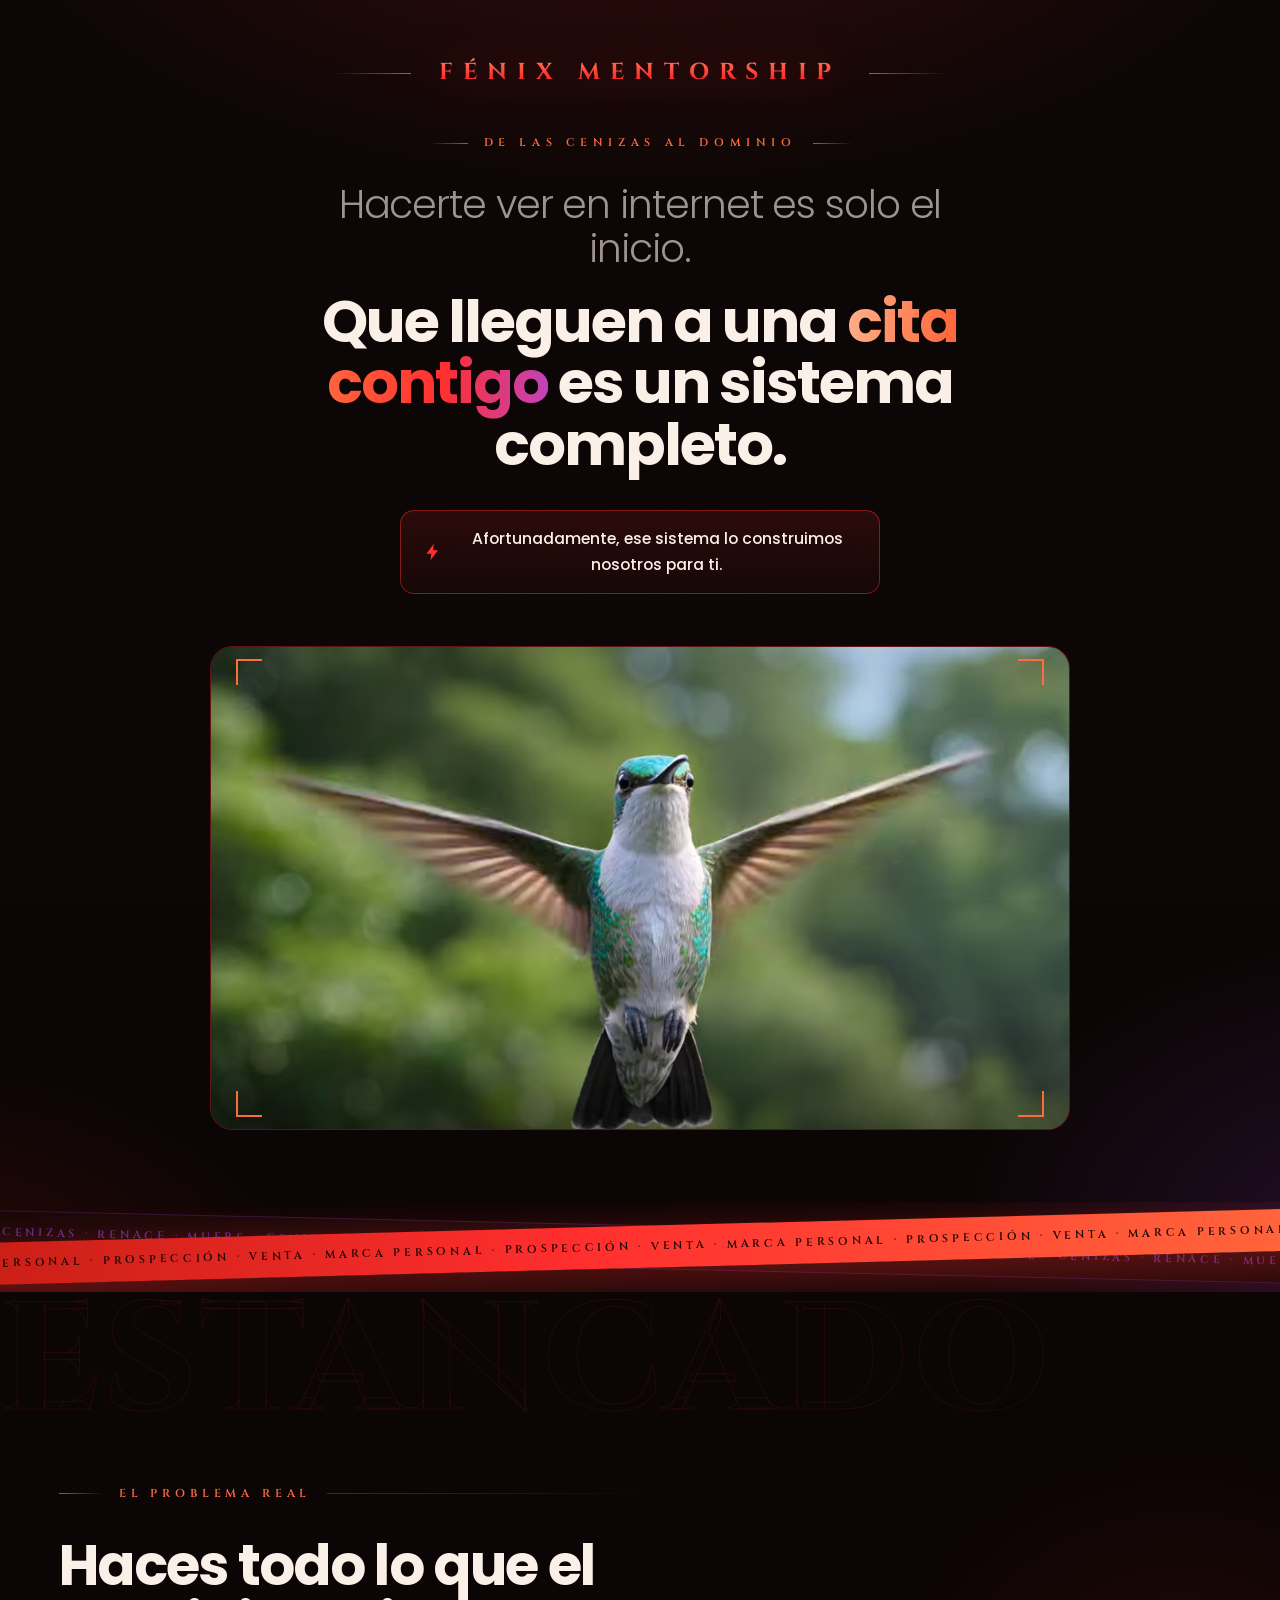
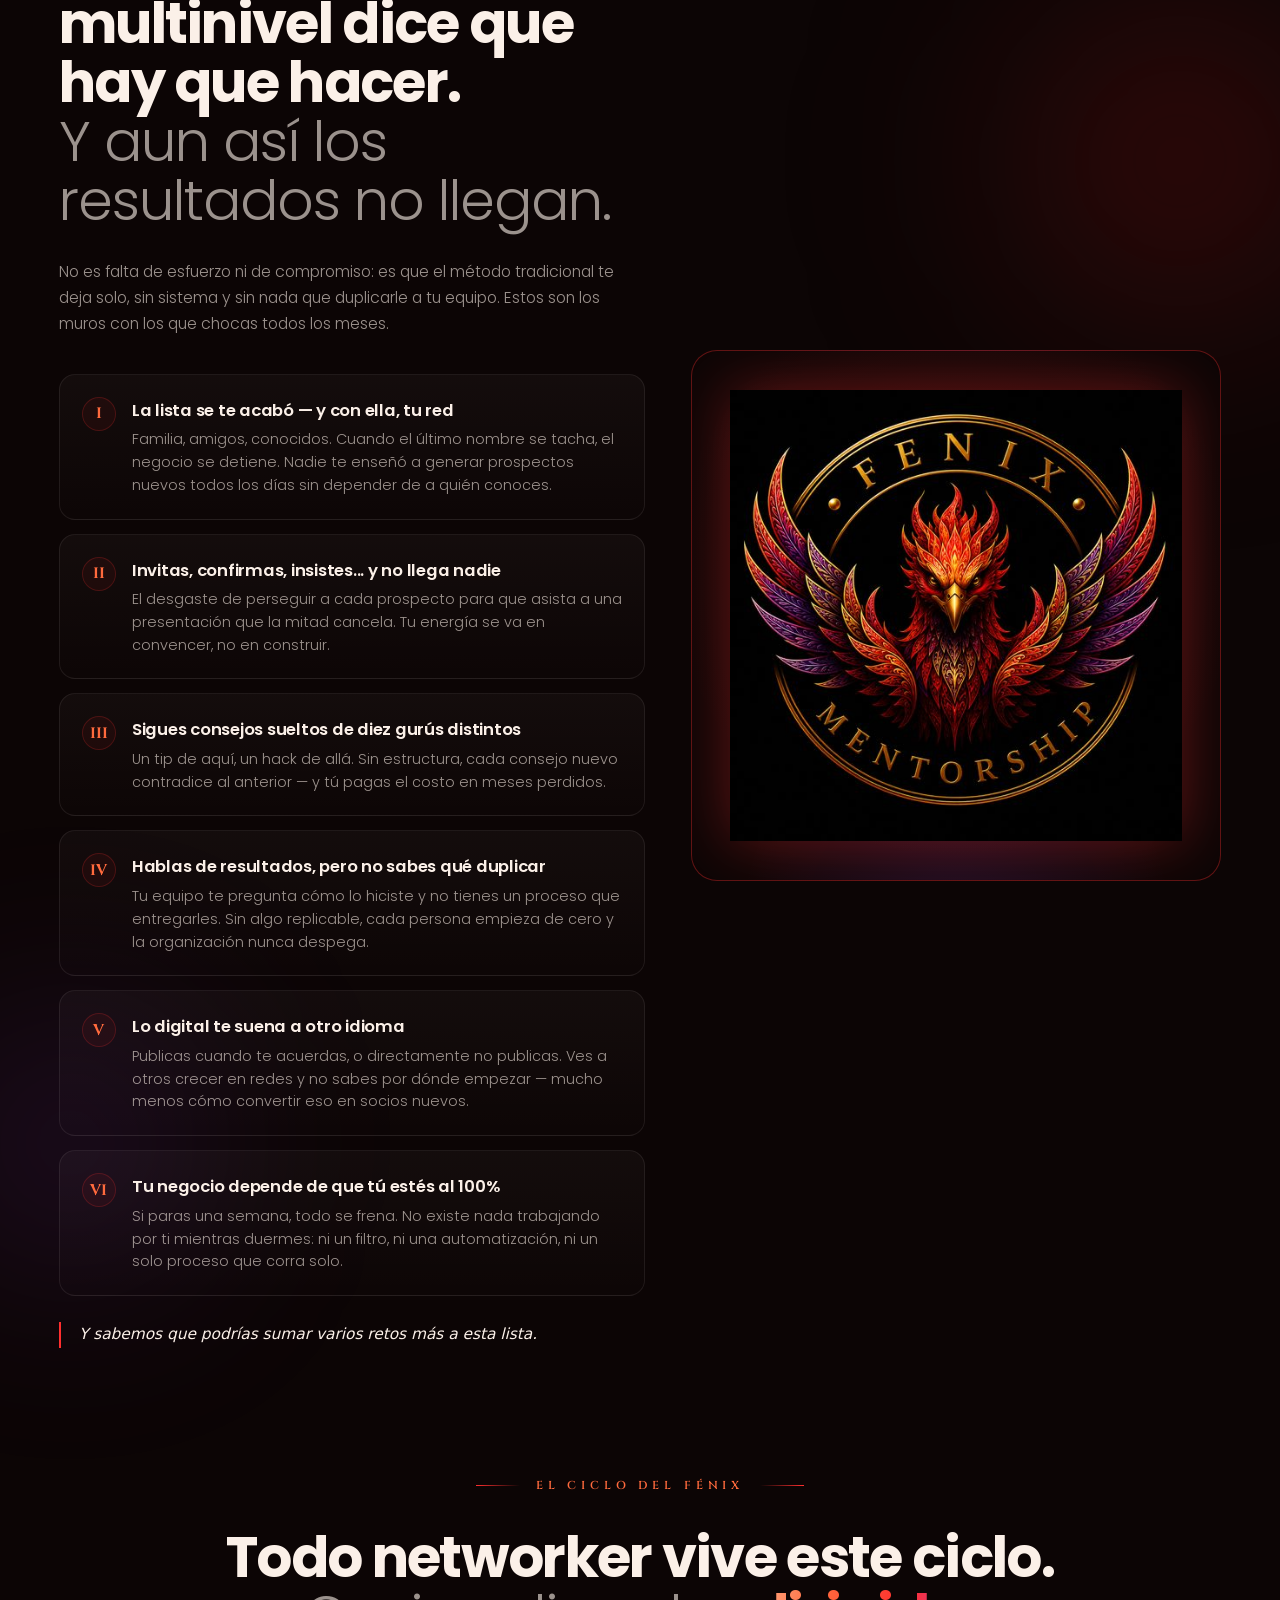
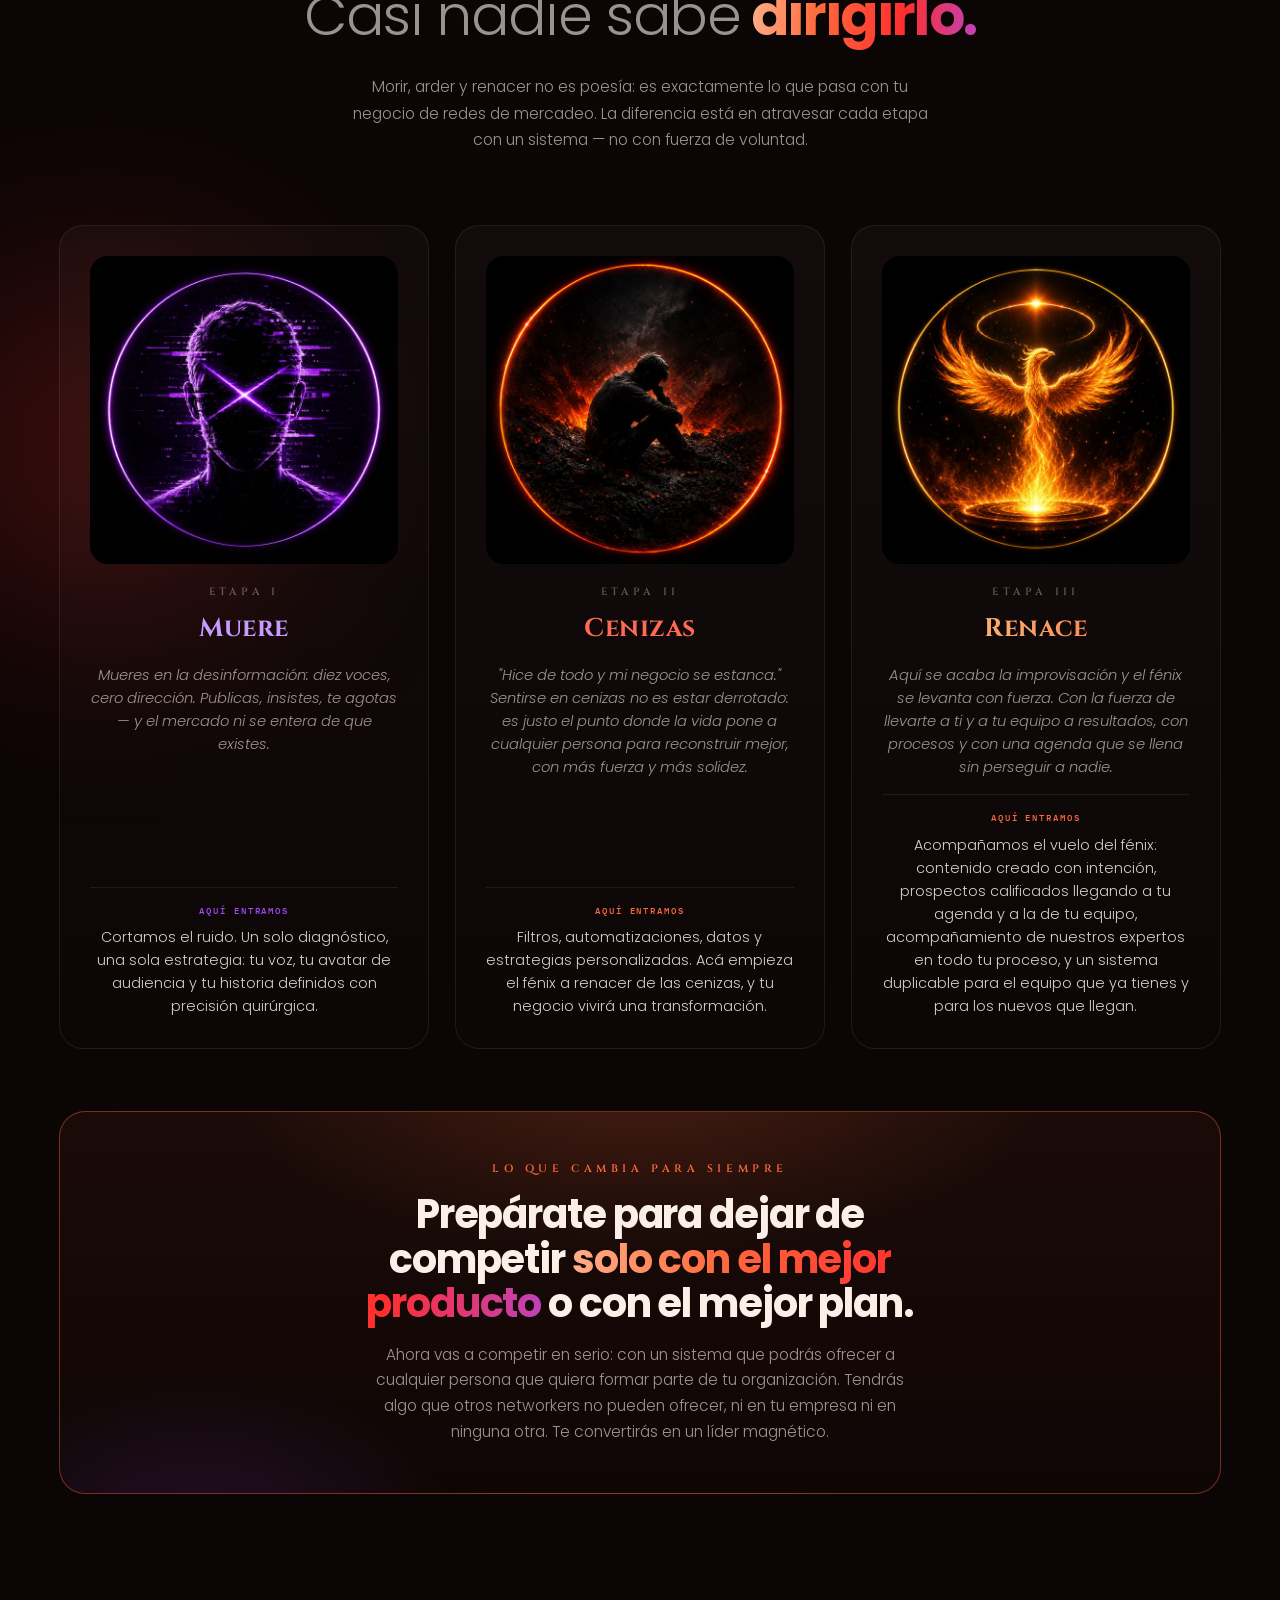
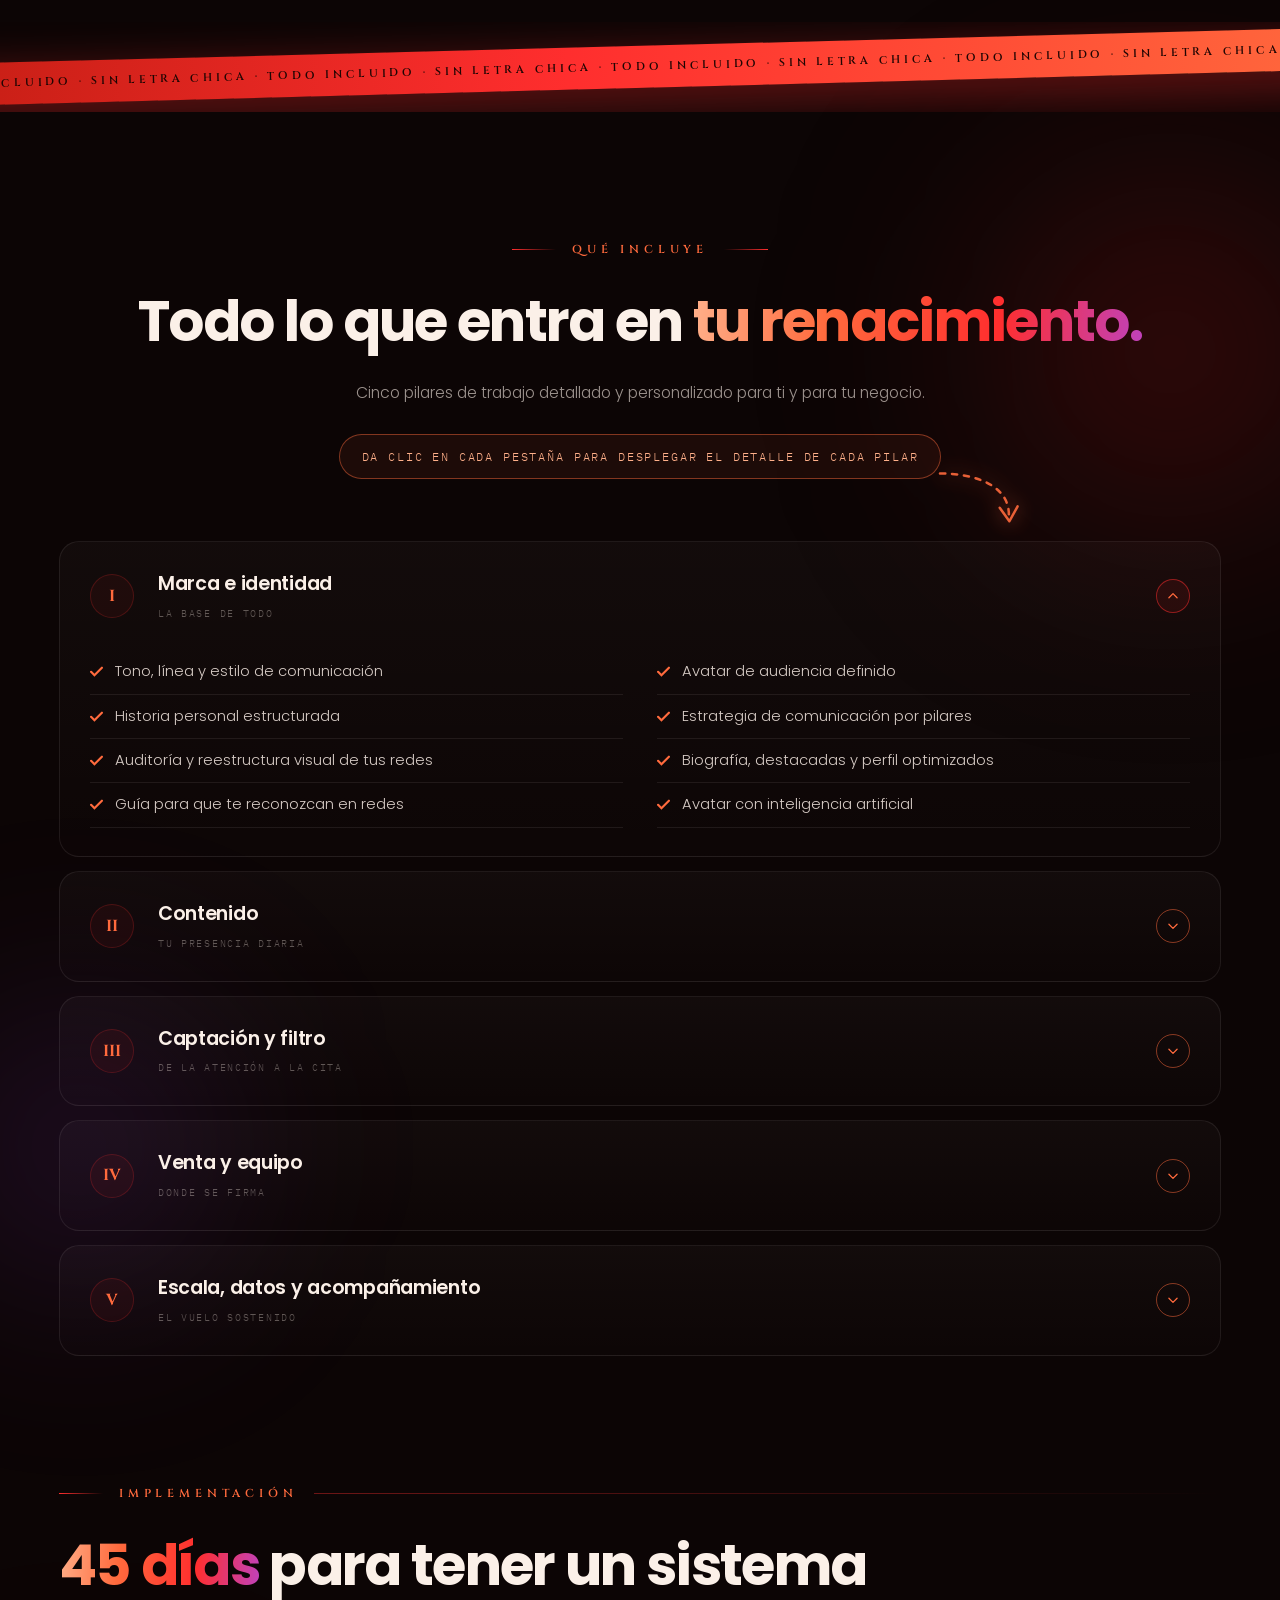
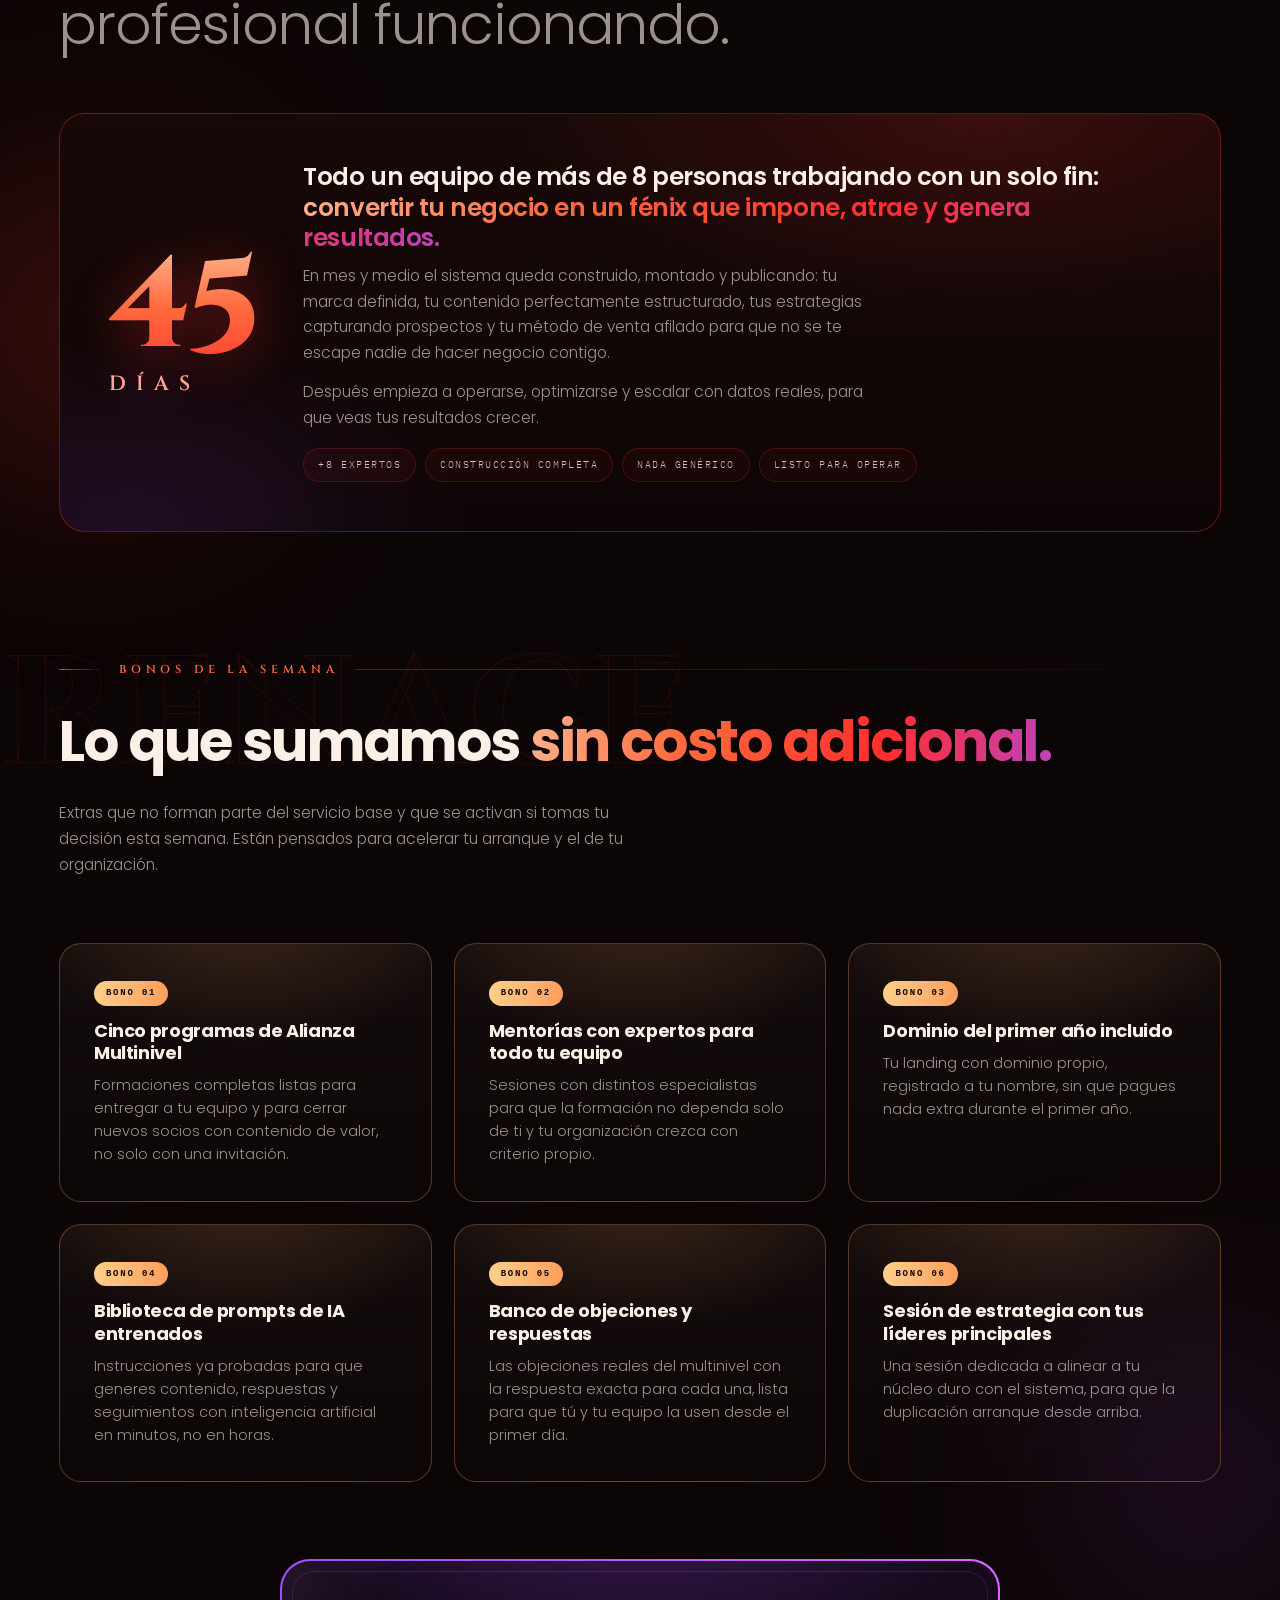
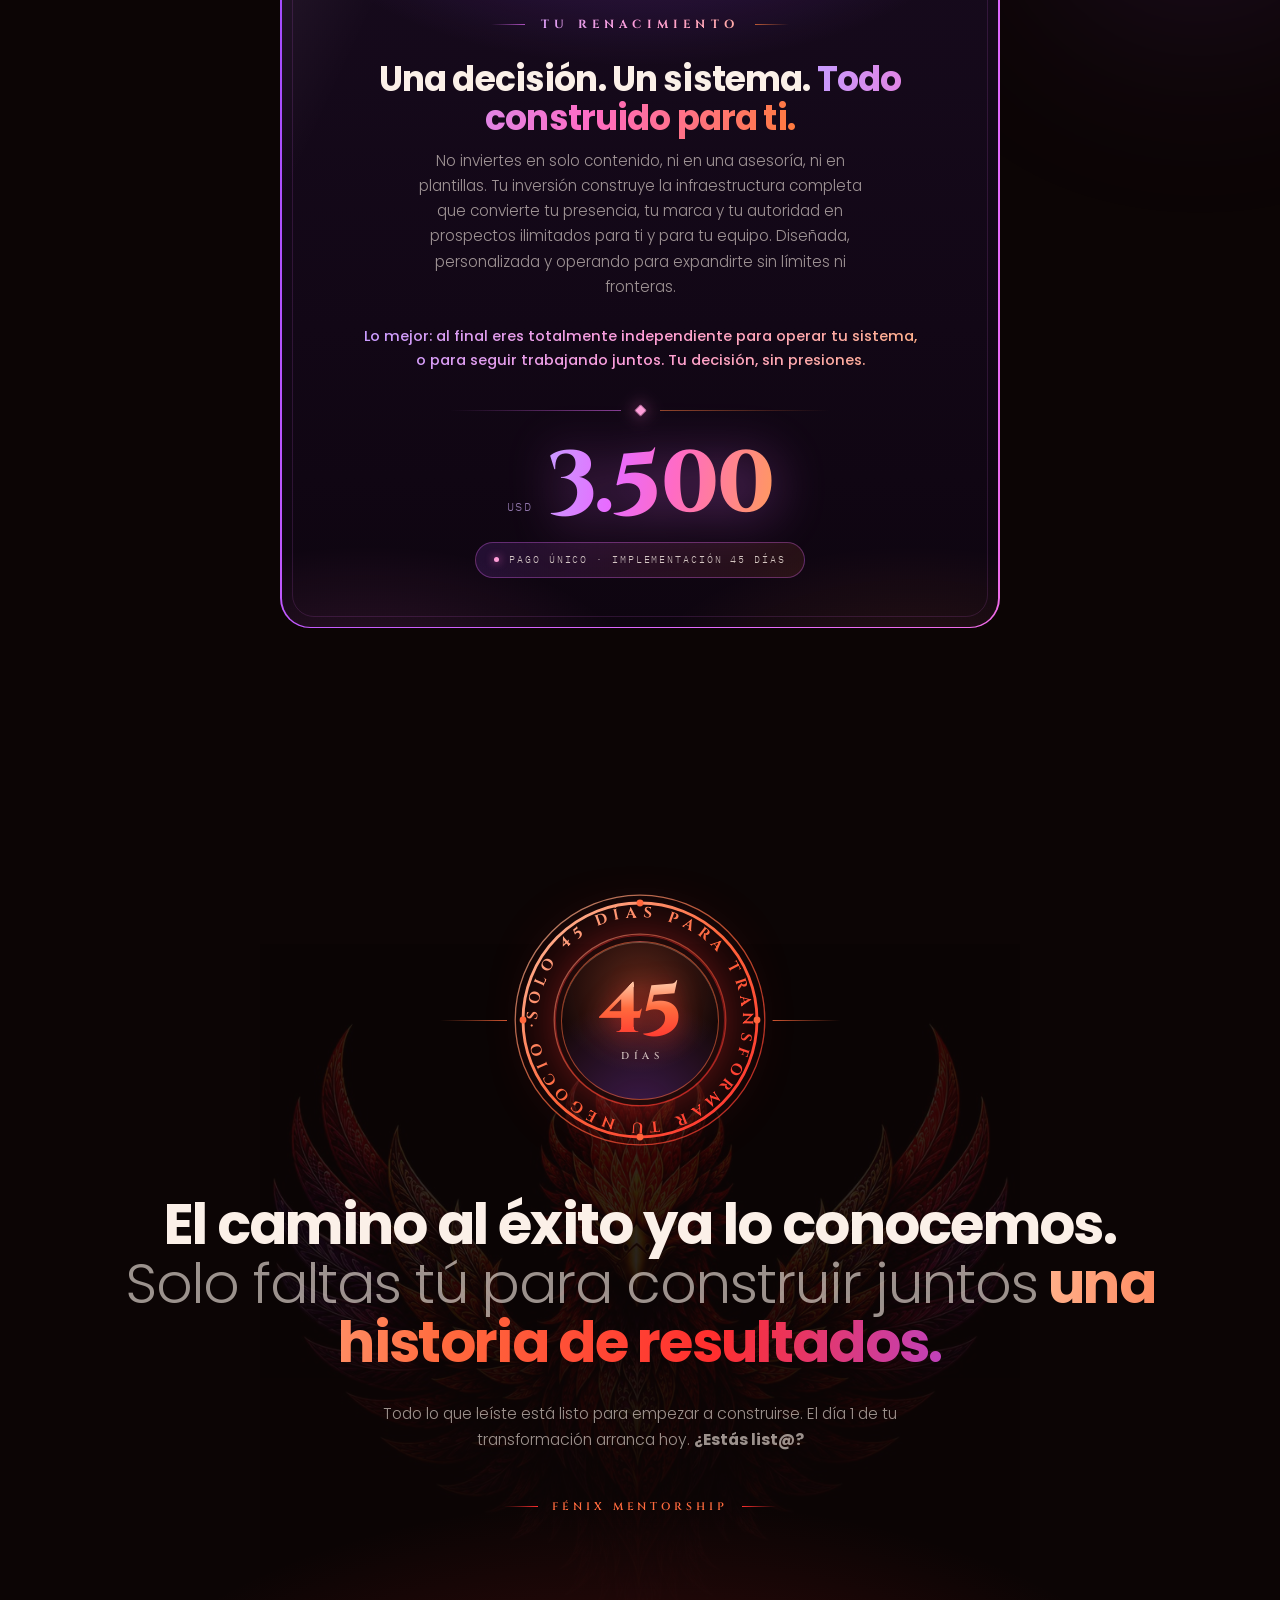
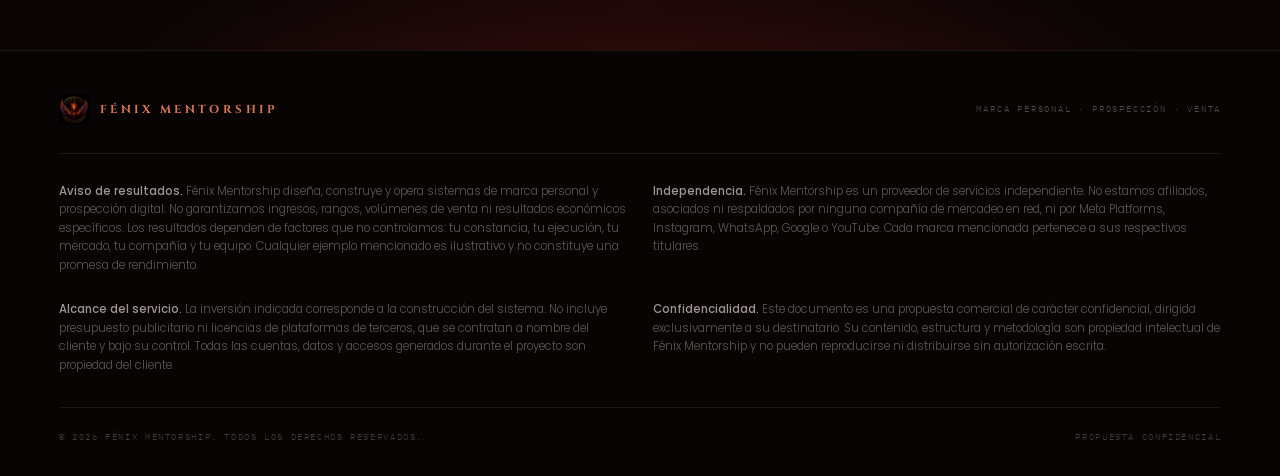
==== commit cb58bee1: "Add files via upload" ====
--- a/index.html
+++ b/index.html
@@ -280,7 +280,12 @@
 .mod-h .tt span{font-family:var(--mono);font-size:9.5px;letter-spacing:.18em;text-transform:uppercase;color:var(--dim-2)}
 .mod-h .chev{
   flex:none;width:34px;height:34px;border-radius:50%;display:grid;place-items:center;
-  border:1px solid var(--hair-2);transition:transform .45s,border-color .35s,background .35s;
+  border:1px solid rgba(255,106,61,.5);transition:transform .45s,border-color .35s,background .35s;
+  animation:chevGlow 1.9s ease-in-out infinite;
+}
+@keyframes chevGlow{
+  0%,100%{box-shadow:0 0 12px -3px rgba(255,106,61,.65);background:rgba(255,106,61,.06)}
+  50%{box-shadow:0 0 26px -2px rgba(255,106,61,1);background:rgba(255,106,61,.18)}
 }
 .mod-h .chev svg{width:14px;height:14px;color:var(--fire-2)}
 .mod[data-open="true"] .chev{transform:rotate(180deg);border-color:rgba(255,46,46,.5);background:rgba(255,46,46,.08)}
@@ -296,7 +301,7 @@
 }
 .mod-b li svg{flex:none;width:13px;height:13px;margin-top:4px;color:var(--fire-2)}
 
-/* ============ PARTE 5 · 30 DÍAS ============ */
+/* ============ PARTE 5 · 45 DÍAS ============ */
 .d30{
   margin-top:clamp(40px,4.6vw,58px);border-radius:26px;position:relative;overflow:hidden;
   border:1px solid rgba(255,46,46,.35);
@@ -324,26 +329,77 @@
   border:1px solid var(--hair);border-radius:100px;padding:8px 14px;background:rgba(255,46,46,.05);
 }
 
-/* ============ PARTE 6 · COMPARATIVA ============ */
-.vs{margin-top:clamp(44px,5vw,66px);display:grid;grid-template-columns:1fr 1fr;gap:clamp(14px,1.8vw,22px)}
-.vcol{border-radius:24px;padding:clamp(24px,2.8vw,38px);border:1px solid var(--hair-2);background:linear-gradient(180deg,rgba(251,240,232,.03),rgba(251,240,232,.006))}
-.vcol.hi{
+/* ============ PARTE 2 · cierre del problema ============ */
+.prob-close{
+  margin:clamp(18px,2.2vw,26px) 0 0;padding-left:18px;border-left:2px solid var(--fire);
+  font-size:clamp(.96rem,1.2vw,1.06rem);color:var(--cream);font-weight:400;font-style:italic;
+}
+
+/* ============ PARTE 3 · bloque competir ============ */
+.compete{
+  margin-top:clamp(40px,4.8vw,66px);border-radius:26px;position:relative;overflow:hidden;
+  padding:clamp(30px,3.8vw,54px) clamp(24px,3.4vw,52px);
+  border:1px solid rgba(255,106,61,.4);
   background:
-    radial-gradient(420px 220px at 80% 0%, rgba(255,46,46,.16), transparent 70%),
-    linear-gradient(180deg,rgba(255,46,46,.06),rgba(162,75,255,.03));
-  animation:neonR 4s ease-in-out infinite;
-  border:1px solid rgba(255,46,46,.4);
-}
-.vcol h3{margin:0 0 3px;font-family:var(--disp);font-size:clamp(1.05rem,1.5vw,1.26rem);font-weight:700;letter-spacing:.02em}
-.vcol .sub{font-family:var(--mono);font-size:9.5px;letter-spacing:.2em;text-transform:uppercase;color:var(--dim-2);margin:0 0 20px}
-.vcol.hi .sub{color:var(--fire-2)}
-.vcol ul{margin:0;padding:0;list-style:none}
-.vcol li{padding:12px 0;border-top:1px solid var(--hair-2);font-size:.9rem;line-height:1.5;color:var(--dim);display:flex;gap:12px;align-items:flex-start}
-.vcol li i{flex:none;width:19px;height:19px;border-radius:50%;display:grid;place-items:center;margin-top:2px;font-style:normal;font-size:10px}
-.vcol li i.no{background:rgba(251,240,232,.06);color:var(--dim-2)}
-.vcol.hi li{color:rgba(251,240,232,.88)}
-.vcol.hi li i{background:rgba(255,46,46,.14);border:1px solid rgba(255,46,46,.45)}
-.vcol.hi li i svg{width:9px;height:9px;color:var(--fire-2)}
+    radial-gradient(620px 300px at 50% -14%, rgba(255,106,61,.2), transparent 68%),
+    radial-gradient(420px 260px at 12% 112%, rgba(162,75,255,.14), transparent 62%),
+    linear-gradient(180deg,#1B0B08,#0E0605);
+  animation:neonO 4.2s ease-in-out infinite;
+}
+.ct-eb{
+  margin:0 0 14px;font-family:var(--disp);font-weight:600;font-size:.68rem;
+  letter-spacing:.42em;text-transform:uppercase;color:var(--fire-2);
+}
+.ct-h{
+  margin:0 auto 16px;font-weight:700;letter-spacing:-.028em;line-height:1.12;
+  font-size:clamp(1.5rem,3.1vw,2.5rem);max-width:22ch;
+}
+.ct-p{margin:0 auto;color:var(--dim);font-size:clamp(.96rem,1.2vw,1.08rem);line-height:1.68;max-width:62ch}
+
+/* ============ PARTE 4 · pista del acordeón ============ */
+.acc-cue{
+  position:relative;display:inline-block;margin:clamp(20px,2.4vw,28px) auto 0;
+  font-family:var(--mono);font-size:clamp(10px,1.05vw,11.5px);letter-spacing:.16em;text-transform:uppercase;
+  color:#FFB08A;padding:12px 22px;border-radius:100px;
+  border:1px solid rgba(255,106,61,.45);background:rgba(255,106,61,.07);
+  animation:cueGlow 2.2s ease-in-out infinite;
+}
+@keyframes cueGlow{
+  0%,100%{box-shadow:0 0 14px -4px rgba(255,106,61,.6);border-color:rgba(255,106,61,.4);color:#FFB08A}
+  50%{box-shadow:0 0 34px -2px rgba(255,106,61,.95);border-color:rgba(255,158,110,.95);color:#FFD9C4}
+}
+.cue-arrow{
+  position:absolute;left:calc(100% - 6px);top:78%;width:clamp(62px,7vw,92px);height:auto;
+  color:var(--fire-2);opacity:.9;
+  animation:cueMove 2.2s ease-in-out infinite;
+  filter:drop-shadow(0 0 10px rgba(255,106,61,.75));
+}
+@keyframes cueMove{0%,100%{transform:translateY(0)}50%{transform:translateY(9px)}}
+.cond{font-style:normal;color:var(--dim-2);font-size:.86em}
+.bono{
+  display:inline-block;font-family:var(--mono);font-size:8.5px;letter-spacing:.16em;text-transform:uppercase;
+  color:#0E0605;background:linear-gradient(90deg,#FFD08A,#FF9E5C);
+  border-radius:100px;padding:3px 9px;margin-right:8px;font-weight:600;vertical-align:1.5px;
+  box-shadow:0 0 14px -3px rgba(255,158,92,.9);
+}
+
+/* ============ PARTE 6 · BONOS ============ */
+.bonos{margin-top:clamp(44px,5vw,66px);display:grid;grid-template-columns:repeat(3,1fr);gap:clamp(14px,1.8vw,22px)}
+.bono-card{
+  position:relative;border-radius:22px;overflow:hidden;padding:clamp(24px,2.8vw,34px);
+  border:1px solid rgba(255,158,92,.3);
+  background:
+    radial-gradient(320px 180px at 50% -10%, rgba(255,158,92,.16), transparent 70%),
+    linear-gradient(180deg,rgba(251,240,232,.035),rgba(251,240,232,.008));
+  transition:transform .45s cubic-bezier(.2,.7,.3,1),border-color .45s,box-shadow .45s;
+}
+.bono-card:hover{transform:translateY(-6px);border-color:rgba(255,158,92,.75);box-shadow:0 28px 70px -22px rgba(255,122,61,.55)}
+.bono-card .bn{
+  display:inline-block;margin-bottom:14px;font-family:var(--mono);font-size:9px;letter-spacing:.2em;text-transform:uppercase;
+  color:#0E0605;background:linear-gradient(90deg,#FFD08A,#FF9E5C);border-radius:100px;padding:5px 12px;font-weight:600;
+}
+.bono-card h3{margin:0 0 10px;font-size:clamp(1.02rem,1.4vw,1.2rem);font-weight:700;letter-spacing:-.02em;line-height:1.25}
+.bono-card p{margin:0;font-size:.9rem;color:var(--dim);line-height:1.6}
 
 /* ============ TICKET ============ */
 .tk-zone{margin-top:clamp(52px,6vw,84px);display:flex;justify-content:center}
@@ -399,6 +455,12 @@
 .tk-div i{flex:1;height:1px;background:linear-gradient(90deg,transparent,rgba(232,107,255,.55));display:block}
 .tk-div i:last-child{background:linear-gradient(270deg,transparent,rgba(255,122,61,.55))}
 .tk-div svg{flex:none;width:11px;height:11px;transform:rotate(45deg);color:#FF9ED9;filter:drop-shadow(0 0 8px rgba(255,107,196,.8))}
+.tk-free{
+  margin:clamp(18px,2.2vw,26px) auto 0;max-width:56ch;
+  font-size:clamp(.92rem,1.12vw,1rem);line-height:1.62;font-weight:500;
+  background:linear-gradient(95deg,#C79BFF 0%,#FF9ED9 50%,#FFB08A 100%);
+  -webkit-background-clip:text;background-clip:text;color:transparent;
+}
 .tk-price{display:flex;align-items:baseline;justify-content:center;gap:14px;margin:0}
 .tk-price sup{font-family:var(--mono);font-size:12px;letter-spacing:.14em;color:rgba(215,180,255,.65)}
 .tk-price b{
@@ -463,12 +525,35 @@
 .close .stamp::before,.close .stamp::after{content:"";width:34px;height:1px;background:linear-gradient(90deg,transparent,var(--fire))}
 .close .stamp::after{background:linear-gradient(270deg,transparent,var(--fire))}
 footer{
-  padding:24px var(--pad);border-top:1px solid var(--hair-2);position:relative;z-index:2;
-  display:flex;justify-content:space-between;flex-wrap:wrap;gap:10px;align-items:center;
-  font-family:var(--mono);font-size:9px;letter-spacing:.18em;text-transform:uppercase;color:rgba(251,240,232,.26);
-}
-footer .fb{display:flex;align-items:center;gap:10px}
-footer .fb img{width:26px;height:26px;object-fit:contain;opacity:.85}
+  padding:clamp(30px,3.4vw,46px) var(--pad) clamp(24px,2.6vw,34px);
+  border-top:1px solid var(--hair-2);position:relative;z-index:2;background:#080404;
+}
+footer .f-top{
+  max-width:1180px;margin:0 auto;width:100%;
+  display:flex;justify-content:space-between;flex-wrap:wrap;gap:14px;align-items:center;
+  padding-bottom:clamp(20px,2.4vw,28px);border-bottom:1px solid var(--hair-2);
+}
+footer .fb{display:flex;align-items:center;gap:11px}
+footer .fb img{width:30px;height:30px;object-fit:contain;opacity:.9}
+footer .fb span{
+  font-family:var(--disp);font-weight:700;font-size:.72rem;letter-spacing:.3em;text-transform:uppercase;
+  color:rgba(255,140,100,.85);
+}
+footer .f-tag{font-family:var(--mono);font-size:9px;letter-spacing:.2em;text-transform:uppercase;color:rgba(251,240,232,.3)}
+footer .f-legal{
+  max-width:1180px;margin:clamp(20px,2.4vw,28px) auto 0;width:100%;
+  display:grid;grid-template-columns:1fr 1fr;gap:clamp(14px,2vw,30px);
+}
+footer .f-legal p{
+  margin:0;font-size:11.5px;line-height:1.62;color:rgba(251,240,232,.36);font-weight:300;
+}
+footer .f-legal strong{color:rgba(251,240,232,.62);font-weight:500}
+footer .f-bottom{
+  max-width:1180px;margin:clamp(22px,2.6vw,32px) auto 0;width:100%;
+  padding-top:clamp(16px,2vw,22px);border-top:1px solid var(--hair-2);
+  display:flex;justify-content:space-between;flex-wrap:wrap;gap:10px;
+  font-family:var(--mono);font-size:9px;letter-spacing:.18em;text-transform:uppercase;color:rgba(251,240,232,.24);
+}
 
 .ghost{
   position:absolute;left:0;right:0;overflow:clip;pointer-events:none;z-index:0;
@@ -480,15 +565,22 @@
 .rv{opacity:0;transform:translateY(24px);transition:opacity .85s cubic-bezier(.2,.7,.3,1),transform .85s cubic-bezier(.2,.7,.3,1)}
 .rv.in{opacity:1;transform:none}
 
+@media(max-width:1100px){
+  .bonos{grid-template-columns:1fr 1fr}
+}
 @media(max-width:1000px){
   .prob-grid{grid-template-columns:1fr}
   .prob-fig{max-width:420px;margin:0 auto}
   .cycle{grid-template-columns:1fr}
-  .vs{grid-template-columns:1fr}
+  .bonos{grid-template-columns:1fr}
   .d30{grid-template-columns:1fr;text-align:center}
   .d30 .tx p{margin:0 auto}
   .d30 .chips{justify-content:center}
   .mod-b ul{grid-template-columns:1fr}
+}
+@media(max-width:900px){
+  footer .f-legal{grid-template-columns:1fr}
+  .cue-arrow{display:none}
 }
 @media(max-width:640px){
   h1 .big{font-size:clamp(1.8rem,7.8vw,2.4rem)}
@@ -540,22 +632,25 @@
 
 <!-- ================= PARTE 2 · PROBLEMA ================= -->
 <section class="sec">
-  <div class="ghost" style="top:6px">Invisible</div>
+  <div class="ghost" style="top:6px">Estancado</div>
   <div class="glow g-ember" style="width:560px;height:440px;right:-180px;top:14%"></div>
   <div class="glow g-violet" style="width:420px;height:380px;left:-140px;bottom:8%"></div>
   <div class="wrap">
     <div class="prob-grid">
       <div>
         <p class="eb rv">El problema real</p>
-        <h2 class="rv">Haces todo lo que te dijeron.<br><span class="lt">Y sigues siendo invisible.</span></h2>
-        <p class="lead rv">Publicar no es el problema. El problema es que nadie te enseñó qué va después de publicar — y en ese vacío es donde muere la mayoría.</p>
+        <h2 class="rv">Haces todo lo que el multinivel dice que hay que hacer.<br><span class="lt">Y aun así los resultados no llegan.</span></h2>
+        <p class="lead rv">No es falta de esfuerzo ni de compromiso: es que el método tradicional te deja solo, sin sistema y sin nada que duplicarle a tu equipo. Estos son los muros con los que chocas todos los meses.</p>
 
         <ul class="plist">
-          <li class="rv"><b>I</b><div><h3>Sigues consejos sueltos de diez gurús distintos</h3><p>Un tip de aquí, un hack de allá. Sin estructura, cada consejo nuevo contradice al anterior — y tú pagas el costo en meses perdidos.</p></div></li>
-          <li class="rv"><b>II</b><div><h3>Tu contenido no tiene a dónde llevar a nadie</h3><p>La gente ve, guarda, sigue... y ahí termina todo, porque no existe un siguiente paso diseñado. La atención se evapora el mismo día.</p></div></li>
-          <li class="rv"><b>III</b><div><h3>Cada conversación arranca de cero, desde tu teléfono</h3><p>Explicas lo mismo por décima vez, la mitad se enfría en el chat, y tu agenda depende de tu insistencia — no de un proceso.</p></div></li>
-          <li class="rv"><b>IV</b><div><h3>No sabes qué funcionó ni cómo repetirlo</h3><p>Un video explota, otro muere, y no hay datos que expliquen por qué. Sin medición por etapa, todo se decide por intuición.</p></div></li>
+          <li class="rv"><b>I</b><div><h3>La lista se te acabó — y con ella, tu red</h3><p>Familia, amigos, conocidos. Cuando el último nombre se tacha, el negocio se detiene. Nadie te enseñó a generar prospectos nuevos todos los días sin depender de a quién conoces.</p></div></li>
+          <li class="rv"><b>II</b><div><h3>Invitas, confirmas, insistes... y no llega nadie</h3><p>El desgaste de perseguir a cada prospecto para que asista a una presentación que la mitad cancela. Tu energía se va en convencer, no en construir.</p></div></li>
+          <li class="rv"><b>III</b><div><h3>Sigues consejos sueltos de diez gurús distintos</h3><p>Un tip de aquí, un hack de allá. Sin estructura, cada consejo nuevo contradice al anterior — y tú pagas el costo en meses perdidos.</p></div></li>
+          <li class="rv"><b>IV</b><div><h3>Hablas de resultados, pero no sabes qué duplicar</h3><p>Tu equipo te pregunta cómo lo hiciste y no tienes un proceso que entregarles. Sin algo replicable, cada persona empieza de cero y la organización nunca despega.</p></div></li>
+          <li class="rv"><b>V</b><div><h3>Lo digital te suena a otro idioma</h3><p>Publicas cuando te acuerdas, o directamente no publicas. Ves a otros crecer en redes y no sabes por dónde empezar — mucho menos cómo convertir eso en socios nuevos.</p></div></li>
+          <li class="rv"><b>VI</b><div><h3>Tu negocio depende de que tú estés al 100%</h3><p>Si paras una semana, todo se frena. No existe nada trabajando por ti mientras duermes: ni un filtro, ni una automatización, ni un solo proceso que corra solo.</p></div></li>
         </ul>
+        <p class="prob-close rv">Y sabemos que podrías sumar varios retos más a esta lista.</p>
       </div>
 
       <div class="prob-fig rv">
@@ -573,14 +668,14 @@
   <div class="wrap center">
     <p class="eb rv">El ciclo del fénix</p>
     <h2 class="rv">Todo networker vive este ciclo.<br><span class="lt">Casi nadie sabe</span> <span class="fireg">dirigirlo.</span></h2>
-    <p class="lead rv">Morir, arder y renacer no es poesía: es exactamente lo que pasa con tu marca en redes. La diferencia está en atravesar cada etapa con un sistema — no con fuerza de voluntad.</p>
+    <p class="lead rv">Morir, arder y renacer no es poesía: es exactamente lo que pasa con tu negocio de redes de mercadeo. La diferencia está en atravesar cada etapa con un sistema — no con fuerza de voluntad.</p>
 
     <div class="cycle">
       <article class="stage s1 rv">
         <div class="art"><img src="assets/etapa-muere.jpg" alt="Etapa I — Muere"></div>
         <span class="ph">Etapa I</span>
         <h3>Muere</h3>
-        <p class="quote">Muere en la desinformación: diez voces, cero dirección. Publica, insiste, se agota — y el mercado ni se entera de que existe.</p>
+        <p class="quote">Mueres en la desinformación: diez voces, cero dirección. Publicas, insistes, te agotas — y el mercado ni se entera de que existes.</p>
         <p class="us"><b>Aquí entramos</b>Cortamos el ruido. Un solo diagnóstico, una sola estrategia: tu voz, tu avatar de audiencia y tu historia definidos con precisión quirúrgica.</p>
       </article>
 
@@ -588,17 +683,23 @@
         <div class="art"><img src="assets/etapa-cenizas.jpg" alt="Etapa II — Cenizas"></div>
         <span class="ph">Etapa II</span>
         <h3>Cenizas</h3>
-        <p class="quote">"Hice todo bien y no funciona." Las cenizas no son fracaso: son materia prima. Pero solo, nadie distingue qué se quema y qué se rescata.</p>
-        <p class="us"><b>Aquí entramos</b>Convertimos las cenizas en cimientos: auditamos lo que hiciste, rescatamos lo que sirve y construimos la infraestructura que nunca tuviste — filtro, automatización y datos.</p>
+        <p class="quote">"Hice de todo y mi negocio se estanca." Sentirse en cenizas no es estar derrotado: es justo el punto donde la vida pone a cualquier persona para reconstruir mejor, con más fuerza y más solidez.</p>
+        <p class="us"><b>Aquí entramos</b>Filtros, automatizaciones, datos y estrategias personalizadas. Acá empieza el fénix a renacer de las cenizas, y tu negocio vivirá una transformación.</p>
       </article>
 
       <article class="stage s3 rv">
         <div class="art"><img src="assets/etapa-renace.jpg" alt="Etapa III — Renace"></div>
         <span class="ph">Etapa III</span>
         <h3>Renace</h3>
-        <p class="quote">No vuelves a intentar lo mismo. Resurges distinto: con marca, con proceso y con una agenda que se llena sin perseguir a nadie.</p>
-        <p class="us"><b>Aquí entramos</b>Operamos el vuelo: contenido diario con intención, prospectos precalificados llegando a tu cita, y datos cada 15 días para escalar lo que funciona.</p>
+        <p class="quote">Aquí se acaba la improvisación y el fénix se levanta con fuerza. Con la fuerza de llevarte a ti y a tu equipo a resultados, con procesos y con una agenda que se llena sin perseguir a nadie.</p>
+        <p class="us"><b>Aquí entramos</b>Acompañamos el vuelo del fénix: contenido creado con intención, prospectos calificados llegando a tu agenda y a la de tu equipo, acompañamiento de nuestros expertos en todo tu proceso, y un sistema duplicable para el equipo que ya tienes y para los nuevos que llegan.</p>
       </article>
+    </div>
+
+    <div class="compete rv">
+      <p class="ct-eb">Lo que cambia para siempre</p>
+      <h3 class="ct-h">Prepárate para dejar de competir <span class="fireg">solo con el mejor producto</span> o con el mejor plan.</h3>
+      <p class="ct-p">Ahora vas a competir en serio: con un sistema que podrás ofrecer a cualquier persona que quiera formar parte de tu organización. Tendrás algo que otros networkers no pueden ofrecer, ni en tu empresa ni en ninguna otra. Te convertirás en un líder magnético.</p>
     </div>
   </div>
 </section>
@@ -615,7 +716,13 @@
     <div class="center">
       <p class="eb rv">Qué incluye</p>
       <h2 class="rv">Todo lo que entra en <span class="fireg">tu renacimiento.</span></h2>
-      <p class="lead rv">Sin "y mucho más". Cinco módulos, pieza por pieza. Toca cada uno para ver exactamente qué se construye y se opera contigo.</p>
+      <p class="lead rv">Cinco pilares de trabajo detallado y personalizado para ti y para tu negocio.</p>
+      <p class="acc-cue rv">Da clic en cada pestaña para desplegar el detalle de cada pilar
+        <svg class="cue-arrow" viewBox="0 0 120 90" fill="none" aria-hidden="true">
+          <path d="M8 6 C 62 6, 104 26, 100 66" stroke="currentColor" stroke-width="3.4" stroke-linecap="round" stroke-dasharray="7 9"/>
+          <path d="M88 52 L101 70 L112 50" stroke="currentColor" stroke-width="3.4" stroke-linecap="round" stroke-linejoin="round"/>
+        </svg>
+      </p>
     </div>
 
     <div class="acc" id="acc">
@@ -644,7 +751,7 @@
           <span class="chev"><svg><use href="#chev"/></svg></span>
         </button>
         <div class="mod-b"><ul>
-          <li><svg><use href="#ck"/></svg>Parrilla de contenido de 30 días</li>
+          <li><svg><use href="#ck"/></svg>Parrilla de contenido de 45 días</li>
           <li><svg><use href="#ck"/></svg>Sesión creativa contigo</li>
           <li><svg><use href="#ck"/></svg>Estrategia de historias diarias</li>
           <li><svg><use href="#ck"/></svg>Calendario de publicaciones</li>
@@ -652,7 +759,7 @@
           <li><svg><use href="#ck"/></svg>Copys de todas las publicaciones</li>
           <li><svg><use href="#ck"/></svg>Edición de reels, carruseles e historias</li>
           <li><svg><use href="#ck"/></svg>Administración y publicación diaria</li>
-          <li><svg><use href="#ck"/></svg>Planificación de contenido para YouTube</li>
+          <li><svg><use href="#ck"/></svg>Planificación de contenido para YouTube <em class="cond">(si estás en la etapa correcta)</em></li>
         </ul></div>
       </div>
 
@@ -663,13 +770,13 @@
           <span class="chev"><svg><use href="#chev"/></svg></span>
         </button>
         <div class="mod-b"><ul>
-          <li><svg><use href="#ck"/></svg>Recursos gratuitos de atracción</li>
+          <li><svg><use href="#ck"/></svg>Estrategia de lead magnet para captación</li>
           <li><svg><use href="#ck"/></svg>Landing de filtro con copy y diseño propio</li>
-          <li><svg><use href="#ck"/></svg>Dominio del primer año incluido</li>
+          <li><svg><use href="#ck"/></svg><span class="bono">Bono</span> Dominio del primer año incluido</li>
           <li><svg><use href="#ck"/></svg>Preguntas de calificación de prospectos</li>
           <li><svg><use href="#ck"/></svg>Automatizaciones en Instagram y Facebook</li>
           <li><svg><use href="#ck"/></svg>Automatizaciones en WhatsApp</li>
-          <li><svg><use href="#ck"/></svg>Copys de conversación con intención</li>
+          <li><svg><use href="#ck"/></svg>Estrategia de mensajes que realmente se transforman en ventas</li>
           <li><svg><use href="#ck"/></svg>Agenda conectada al embudo</li>
           <li><svg><use href="#ck"/></svg>Configuración de CRM, según evaluación</li>
         </ul></div>
@@ -682,14 +789,15 @@
           <span class="chev"><svg><use href="#chev"/></svg></span>
         </button>
         <div class="mod-b"><ul>
+          <li><svg><use href="#ck"/></svg>Auditoría de presentación de negocio y flujo de prospección</li>
           <li><svg><use href="#ck"/></svg>Método de presentación del proyecto</li>
           <li><svg><use href="#ck"/></svg>Seguimiento estructurado del prospecto</li>
           <li><svg><use href="#ck"/></svg>Estrategias de cierre y negociación</li>
           <li><svg><use href="#ck"/></svg>Manejo de objeciones</li>
-          <li><svg><use href="#ck"/></svg>Cinco programas de Alianza Multinivel</li>
-          <li><svg><use href="#ck"/></svg>Capacitación para tu equipo</li>
-          <li><svg><use href="#ck"/></svg>Reparto de leads entre tus líderes</li>
-          <li><svg><use href="#ck"/></svg>Repique de contenido con tu organización</li>
+          <li><svg><use href="#ck"/></svg><span class="bono">Bono</span> Cinco programas de Alianza Multinivel</li>
+          <li><svg><use href="#ck"/></svg><span class="bono">Bono</span> Mentorías con diferentes expertos para todo tu equipo</li>
+          <li><svg><use href="#ck"/></svg>Estrategia para que tu equipo tenga leads en automático</li>
+          <li><svg><use href="#ck"/></svg>Estrategia de clonación de contenido para que tu equipo despegue</li>
         </ul></div>
       </div>
 
@@ -714,19 +822,21 @@
   </div>
 </section>
 
-<!-- ================= PARTE 5 · 30 DÍAS ================= -->
+<!-- ================= PARTE 5 · 45 DÍAS ================= -->
 <section class="sec" style="padding-top:0">
   <div class="glow g-fire" style="width:540px;height:420px;left:-180px;top:30%"></div>
   <div class="wrap">
     <p class="eb rv">Implementación</p>
-    <h2 class="rv"><span class="fireg">30 días</span> para tener un sistema<br><span class="lt">profesional funcionando.</span></h2>
+    <h2 class="rv"><span class="fireg">45 días</span> para tener un sistema<br><span class="lt">profesional funcionando.</span></h2>
 
     <div class="d30 rv">
-      <div class="big">30<small>Días</small></div>
+      <div class="big">45<small>Días</small></div>
       <div class="tx">
-        <h3>No es un plan a largo plazo antes de ver movimiento.</h3>
-        <p>En un solo mes el sistema queda construido, montado y publicando: tu marca definida, tu contenido en el aire, tu filtro capturando prospectos y tu método de venta afilado. Después, deja de construirse — y empieza a operarse, optimizarse y escalar con datos reales.</p>
+        <h3>Todo un equipo de más de 8 personas trabajando con un solo fin: <span class="fireg">convertir tu negocio en un fénix que impone, atrae y genera resultados.</span></h3>
+        <p>En mes y medio el sistema queda construido, montado y publicando: tu marca definida, tu contenido perfectamente estructurado, tus estrategias capturando prospectos y tu método de venta afilado para que no se te escape nadie de hacer negocio contigo.</p>
+        <p style="margin-top:14px">Después empieza a operarse, optimizarse y escalar con datos reales, para que veas tus resultados crecer.</p>
         <div class="chips">
+          <span>+8 expertos</span>
           <span>Construcción completa</span>
           <span>Nada genérico</span>
           <span>Listo para operar</span>
@@ -741,37 +851,41 @@
   <div class="ghost" style="top:-8px">Renace</div>
   <div class="glow g-violet" style="width:460px;height:420px;right:-150px;top:36%"></div>
   <div class="wrap">
-    <p class="eb rv">La diferencia real</p>
-    <h2 class="rv">Mismo esfuerzo. <span class="fireg">Resultado distinto.</span></h2>
-    <p class="lead rv">La comparación no es entre publicar y no publicar. Es entre repetir el ciclo a ciegas — o atravesarlo con un sistema que convierte.</p>
-
-    <div class="vs">
-      <div class="vcol rv">
-        <h3>El ciclo a ciegas</h3>
-        <p class="sub">Sin sistema</p>
-        <ul>
-          <li><i class="no">—</i>Publicas y esperas a ver qué pasa</li>
-          <li><i class="no">—</i>Cada conversación empieza desde cero</li>
-          <li><i class="no">—</i>Mides likes, vistas y guardados</li>
-          <li><i class="no">—</i>Tu agenda depende de tu insistencia</li>
-          <li><i class="no">—</i>Todo el contenido depende de tu tiempo en cámara</li>
-          <li><i class="no">—</i>Los interesados se enfrían en el chat</li>
-          <li><i class="no">—</i>Lo que funcionó no se puede repetir</li>
-        </ul>
-      </div>
-      <div class="vcol hi rv">
-        <h3>El ciclo dirigido</h3>
-        <p class="sub">Con Fénix Mentorship</p>
-        <ul>
-          <li><i><svg><use href="#ck"/></svg></i>Cada pieza publica con una intención asignada</li>
-          <li><i><svg><use href="#ck"/></svg></i>La conversación llega precalificada</li>
-          <li><i><svg><use href="#ck"/></svg></i>Mides conversaciones, citas y cierres</li>
-          <li><i><svg><use href="#ck"/></svg></i>La agenda se llena por el filtro, no por insistir</li>
-          <li><i><svg><use href="#ck"/></svg></i>La IA multiplica volumen sin más grabación</li>
-          <li><i><svg><use href="#ck"/></svg></i>La automatización responde y ordena al momento</li>
-          <li><i><svg><use href="#ck"/></svg></i>Lo que funciona se documenta y se escala con pauta</li>
-        </ul>
-      </div>
+    <p class="eb rv">Bonos de la semana</p>
+    <h2 class="rv">Lo que sumamos <span class="fireg">sin costo adicional.</span></h2>
+    <p class="lead rv">Extras que no forman parte del servicio base y que se activan si tomas tu decisión esta semana. Están pensados para acelerar tu arranque y el de tu organización.</p>
+
+    <div class="bonos">
+      <article class="bono-card rv">
+        <span class="bn">Bono 01</span>
+        <h3>Cinco programas de Alianza Multinivel</h3>
+        <p>Formaciones completas listas para entregar a tu equipo y para cerrar nuevos socios con contenido de valor, no solo con una invitación.</p>
+      </article>
+      <article class="bono-card rv">
+        <span class="bn">Bono 02</span>
+        <h3>Mentorías con expertos para todo tu equipo</h3>
+        <p>Sesiones con distintos especialistas para que la formación no dependa solo de ti y tu organización crezca con criterio propio.</p>
+      </article>
+      <article class="bono-card rv">
+        <span class="bn">Bono 03</span>
+        <h3>Dominio del primer año incluido</h3>
+        <p>Tu landing con dominio propio, registrado a tu nombre, sin que pagues nada extra durante el primer año.</p>
+      </article>
+      <article class="bono-card rv">
+        <span class="bn">Bono 04</span>
+        <h3>Biblioteca de prompts de IA entrenados</h3>
+        <p>Instrucciones ya probadas para que generes contenido, respuestas y seguimientos con inteligencia artificial en minutos, no en horas.</p>
+      </article>
+      <article class="bono-card rv">
+        <span class="bn">Bono 05</span>
+        <h3>Banco de objeciones y respuestas</h3>
+        <p>Las objeciones reales del multinivel con la respuesta exacta para cada una, lista para que tú y tu equipo la usen desde el primer día.</p>
+      </article>
+      <article class="bono-card rv">
+        <span class="bn">Bono 06</span>
+        <h3>Sesión de estrategia con tus líderes principales</h3>
+        <p>Una sesión dedicada a alinear a tu núcleo duro con el sistema, para que la duplicación arranque desde arriba.</p>
+      </article>
     </div>
 
     <!-- TICKET -->
@@ -782,7 +896,8 @@
             <p class="lbl">Tu renacimiento</p>
           </div>
           <h3 class="tk-head">Una decisión. Un sistema. <span class="fireg">Todo construido para ti.</span></h3>
-          <p class="tk-sub">No compras contenido, ni una asesoría, ni una plantilla. Compras la infraestructura completa que convierte tu presencia en citas — diseñada, montada y operando en tu cuenta, con tu historia dentro.</p>
+          <p class="tk-sub">No inviertes en solo contenido, ni en una asesoría, ni en plantillas. Tu inversión construye la infraestructura completa que convierte tu presencia, tu marca y tu autoridad en prospectos ilimitados para ti y para tu equipo. Diseñada, personalizada y operando para expandirte sin límites ni fronteras.</p>
+          <p class="tk-free">Lo mejor: al final eres totalmente independiente para operar tu sistema, o para seguir trabajando juntos. Tu decisión, sin presiones.</p>
 
           <div class="tk-div" aria-hidden="true">
             <i></i>
@@ -791,7 +906,7 @@
           </div>
 
           <p class="tk-price"><sup>USD</sup><b>3.500</b></p>
-          <span class="tk-per"><b></b>Pago único · Implementación 30 días</span>
+          <span class="tk-per"><b></b>Pago único · Implementación 45 días</span>
         </div>
       </div>
     </div>
@@ -819,21 +934,35 @@
           <circle cx="10" cy="100" r="2.6"/><circle cx="190" cy="100" r="2.6"/>
         </g>
         <text font-family="Cinzel,serif" font-size="11.5" font-weight="700" letter-spacing="4.6" fill="url(#fireg2)">
-          <textPath href="#circT" startOffset="0">IMPLEMENTACIÓN · 30 DÍAS · SISTEMA COMPLETO · FÉNIX ·</textPath>
+          <textPath href="#circT" startOffset="0">SOLO 45 DÍAS PARA TRANSFORMAR TU NEGOCIO ·</textPath>
         </text>
       </svg>
-      <span class="core"><span class="n">30</span><span class="l">Días</span></span>
+      <span class="core"><span class="n">45</span><span class="l">Días</span></span>
     </div>
 
-    <h2 class="rv">El sistema ya está diseñado.<br><span class="lt">Lo que falta es</span> <span class="fireg">tu historia dentro.</span></h2>
+    <h2 class="rv">El camino al éxito ya lo conocemos.<br><span class="lt">Solo faltas tú para construir juntos</span> <span class="fireg">una historia de resultados.</span></h2>
     <p class="lead rv">Todo lo que leíste está listo para empezar a construirse. El día 1 de tu transformación arranca hoy. <strong>¿Estás list@?</strong></p>
     <span class="stamp rv">Fénix Mentorship</span>
   </div>
 </section>
 
 <footer>
-  <div class="fb"><img src="assets/logo-fenix.jpg" alt=""><span>Fénix Mentorship</span></div>
-  <span>Marca personal · Prospección · Venta</span>
+  <div class="f-top">
+    <div class="fb"><img src="assets/logo-fenix.jpg" alt=""><span>Fénix Mentorship</span></div>
+    <span class="f-tag">Marca personal · Prospección · Venta</span>
+  </div>
+
+  <div class="f-legal">
+    <p><strong>Aviso de resultados.</strong> Fénix Mentorship diseña, construye y opera sistemas de marca personal y prospección digital. No garantizamos ingresos, rangos, volúmenes de venta ni resultados económicos específicos. Los resultados dependen de factores que no controlamos: tu constancia, tu ejecución, tu mercado, tu compañía y tu equipo. Cualquier ejemplo mencionado es ilustrativo y no constituye una promesa de rendimiento.</p>
+    <p><strong>Independencia.</strong> Fénix Mentorship es un proveedor de servicios independiente. No estamos afiliados, asociados ni respaldados por ninguna compañía de mercadeo en red, ni por Meta Platforms, Instagram, WhatsApp, Google o YouTube. Cada marca mencionada pertenece a sus respectivos titulares.</p>
+    <p><strong>Alcance del servicio.</strong> La inversión indicada corresponde a la construcción del sistema. No incluye presupuesto publicitario ni licencias de plataformas de terceros, que se contratan a nombre del cliente y bajo su control. Todas las cuentas, datos y accesos generados durante el proyecto son propiedad del cliente.</p>
+    <p><strong>Confidencialidad.</strong> Este documento es una propuesta comercial de carácter confidencial, dirigida exclusivamente a su destinatario. Su contenido, estructura y metodología son propiedad intelectual de Fénix Mentorship y no pueden reproducirse ni distribuirse sin autorización escrita.</p>
+  </div>
+
+  <div class="f-bottom">
+    <span>© <span id="yr">2026</span> Fénix Mentorship. Todos los derechos reservados.</span>
+    <span>Propuesta confidencial</span>
+  </div>
 </footer>
 
 <script>
@@ -904,6 +1033,7 @@
   sweep();
   setTimeout(showAll, 12000);
 })();
+document.getElementById('yr').textContent = new Date().getFullYear();
 </script>
 </body>
 </html>
